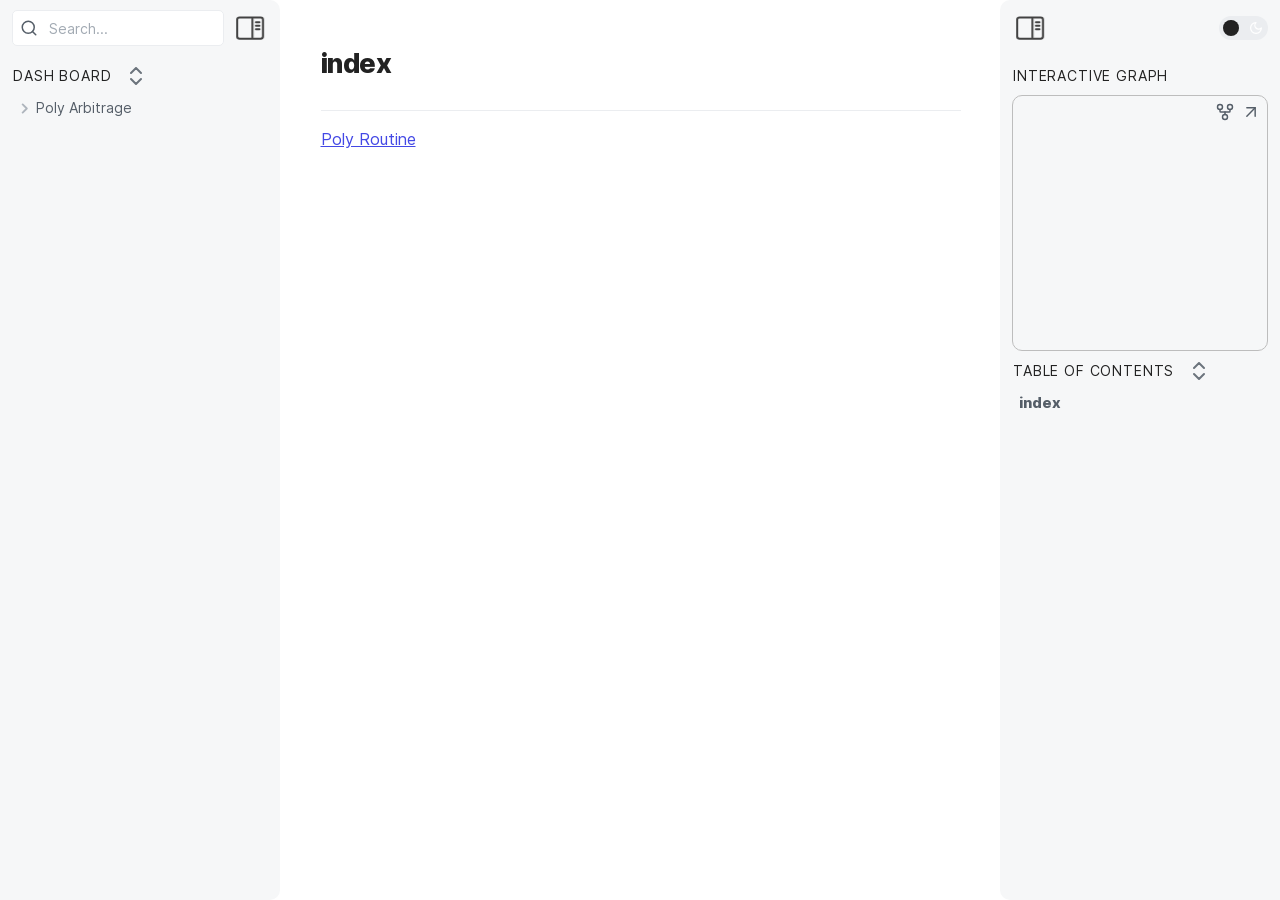
==== index.html @ f6ae0f26 "20251122adjusted3 上次忘把index.html放根目录了。。。" ====
<!DOCTYPE html> <html lang="zh-cn"><head>
<title>index</title>
<base href="..">
<meta name="pathname" content="poly-arbitrage/index.html">
<meta name="description" content="Dash Board - index">
<meta property="og:title" content="index">
<meta property="og:description" content="Dash Board - index">
<meta property="og:type" content="website">
<meta property="og:url" content="poly-arbitrage/index.html">
<meta property="og:image" content="undefined">
<meta charset="UTF-8"><meta property="og:site_name" content="Dash Board"><meta name="viewport" content="width=device-width, initial-scale=1.0, user-scalable=yes, minimum-scale=1.0, maximum-scale=5.0"><link rel="alternate" type="application/rss+xml" title="RSS Feed" href="site-lib/rss.xml"><script async="" id="webpage-script" src="site-lib/scripts/webpage.js" onload="this.onload=null;this.setAttribute(&quot;loaded&quot;, &quot;true&quot;)"></script><script async="" id="graph-wasm-script" src="site-lib/scripts/graph-wasm.js" onload="this.onload=null;this.setAttribute(&quot;loaded&quot;, &quot;true&quot;)"></script><script async="" id="graph-render-worker-script" src="site-lib/scripts/graph-render-worker.js" onload="this.onload=null;this.setAttribute(&quot;loaded&quot;, &quot;true&quot;)"></script><link rel="icon" href="site-lib/media/favicon.png"><link rel="preload" href="site-lib/styles/snippets.css" as="style" onload="this.onload=null;this.rel='stylesheet'"><noscript><link rel="stylesheet" href="site-lib/styles/snippets.css"></noscript><link rel="stylesheet" href="site-lib/styles/obsidian.css"><link rel="stylesheet" href="site-lib/styles/theme.css"><link rel="preload" href="site-lib/styles/global-variable-styles.css" as="style" onload="this.onload=null;this.rel='stylesheet'"><noscript><link rel="stylesheet" href="site-lib/styles/global-variable-styles.css"></noscript><link rel="preload" href="site-lib/styles/main-styles.css" as="style" onload="this.onload=null;this.rel='stylesheet'"><noscript><link rel="stylesheet" href="site-lib/styles/main-styles.css"></noscript><style>body{--line-width:40em;--line-width-adaptive:40em;--file-line-width:40em;--sidebar-width:min(20em, 80vw);--collapse-arrow-size:11px;--tree-vertical-spacing:1.3em;--sidebar-margin:12px}:root{background-color:#202124}.sidebar{height:100%;font-size:14px;z-index:10;min-width:calc(var(--sidebar-width) + var(--divider-width-hover));max-width:calc(var(--sidebar-width) + var(--divider-width-hover));position:relative;overflow:hidden;overflow:clip;transition:min-width ease-in-out,max-width ease-in-out;transition-duration:.2s;contain:size}#left-sidebar{left:0}#right-sidebar{right:0}.sidebar.is-collapsed{min-width:0;max-width:0}.sidebar.floating{position:absolute}.sidebar .leaf-content{height:100%;min-width:calc(var(--sidebar-width) - var(--divider-width-hover));top:0;padding:var(--sidebar-margin);padding-top:4em;line-height:var(--line-height-tight);background-color:var(--background-secondary);transition:background-color,border-right,border-left,box-shadow;transition-duration:var(--color-fade-speed);transition-timing-function:ease-in-out;position:absolute;display:flex;flex-direction:column}.sidebar:not(.is-collapsed) .leaf-content{min-width:calc(max(100%,var(--sidebar-width)) - 3px);max-width:calc(max(100%,var(--sidebar-width)) - 3px)}#left-sidebar-content{left:0;border-top-right-radius:var(--radius-l);border-bottom-right-radius:var(--radius-l)}#right-sidebar-content{right:0;border-top-left-radius:var(--radius-l);border-bottom-left-radius:var(--radius-l)}.sidebar #left-sidebar-content,.sidebar #right-sidebar-content{contain:none!important;container-type:normal!important;animation:none!important}.sidebar:has(.leaf-content:empty):has(.topbar-content:empty){display:none}.sidebar-topbar{height:calc(2.3em + 2 * var(--sidebar-margin));width:var(--sidebar-width);padding:var(--sidebar-margin);z-index:1;position:fixed;display:flex;align-items:center;transition:width ease-in-out;transition-duration:inherit}.sidebar.is-collapsed .sidebar-topbar{width:calc(2.3em + var(--sidebar-margin) * 2)}.sidebar .sidebar-topbar.is-collapsed{width:0}#left-sidebar .sidebar-topbar{left:0;flex-direction:row;border-top-right-radius:var(--radius-l)}#right-sidebar .sidebar-topbar{right:0;flex-direction:row-reverse;border-top-left-radius:var(--radius-l)}#left-sidebar .topbar-content{margin-right:calc(2.3em + var(--sidebar-margin));flex-direction:row}#right-sidebar .topbar-content{margin-left:calc(2.3em + var(--sidebar-margin));flex-direction:row-reverse}.topbar-content{overflow:hidden visible;overflow:clip visible;width:100%;height:100%;display:flex;align-items:center;transition:inherit}.sidebar.is-collapsed .topbar-content{width:0;transition:inherit}.clickable-icon.sidebar-collapse-icon{background-color:transparent;color:var(--icon-color-focused);padding:2px!important;margin:0!important;height:100%!important;width:2.3em!important;margin-inline:0.14em!important;position:absolute}#left-sidebar .clickable-icon.sidebar-collapse-icon{transform:rotateY(180deg);right:var(--sidebar-margin)}#right-sidebar .clickable-icon.sidebar-collapse-icon{transform:rotateY(180deg);left:var(--sidebar-margin)}.clickable-icon.sidebar-collapse-icon svg.svg-icon{width:100%;height:100%}.feature-title{margin-left:1px;text-transform:uppercase;letter-spacing:.06em;margin-top:.75em;margin-bottom:.75em}.feature-header{display:flex;align-items:center;padding-top:0;font-size:1em;padding-left:0}body.floating-sidebars .sidebar{position:absolute}body{transition:background-color var(--color-fade-speed) ease-in-out}#navbar:not(:empty){display:flex;align-items:center;justify-content:space-between;padding:.5em 1em;width:100%}#main{display:flex;flex-direction:column;height:100%;width:100%;align-items:stretch;justify-content:center}#main-horizontal{display:flex;flex-direction:row;flex-grow:1;width:100%;align-items:stretch;justify-content:center}#center-content{flex-basis:100%;max-width:100%;width:100%;height:100%;display:flex;flex-direction:column;align-items:center;transition:opacity .2s ease-in-out;contain:inline-size}.hide{opacity:0!important;transition:opacity .2s ease-in-out;pointer-events:none}#center-content>.obsidian-document{padding-left:2em;padding-right:1em;margin-bottom:0;width:100%;width:-webkit-fill-available;width:-moz-available;width:fill-available;transition:background-color var(--color-fade-speed) ease-in-out;border-top-right-radius:var(--window-radius,var(--radius-m));border-top-left-radius:var(--window-radius,var(--radius-m));overflow-x:hidden!important;overflow-y:auto!important;display:flex!important;flex-direction:column!important;align-items:center!important;contain:inline-size}body #center-content>.obsidian-document>.markdown-preview-sizer{padding-bottom:80vh;width:100%;max-width:var(--line-width);flex-basis:var(--line-width);transition:background-color var(--color-fade-speed) ease-in-out;contain:inline-size}#center-content>.obsidian-document>div{width:100%!important;transition:background-color var(--color-fade-speed) ease-in-out;contain:inline-size}#center-content>.obsidian-document:not([data-type=markdown]).embed{display:flex;padding:1em;height:100%;width:100%;align-items:center;justify-content:center}#center-content>.obsidian-document:not([data-type=markdown]).embed>*{max-width:100%;max-height:100%;object-fit:contain}:not(h1,h2,h3,h4,h5,h6,li):has(> :is(.math,table)){overflow-x:auto!important}#center-content>.obsidian-document:not([data-type=markdown]){overflow-x:auto;contain:content;padding:0;margin:0;height:100%}.obsidian-document[data-type=attachment]{display:flex;flex-direction:column;align-items:center;justify-content:center;height:100%;width:100%}.obsidian-document[data-type=attachment]>*{outline:0;border:none;box-shadow:none}.obsidian-document[data-type=attachment] :is(img){max-width:90%;max-height:90%;object-fit:contain}.obsidian-document[data-type=attachment]>:is(audio){width:100%;max-width:min(90%,var(--line-width))}.obsidian-document[data-type=attachment]>:is(embed,iframe,video){width:100%;height:100%;max-width:100%;max-height:100%;object-fit:contain}.canvas-wrapper>:is(.header,.footer){z-index:100;position:absolute;display:flex;justify-content:center;flex-direction:column;width:100%;align-items:center}.scroll-highlight{position:absolute;width:100%;height:100%;pointer-events:none;z-index:1000;background-color:hsla(var(--color-accent-hsl),.25);opacity:0;padding:1em;inset:50%;translate:-50% -50%;border-radius:var(--radius-s)}</style><script defer="">async function loadIncludes(){let e=document.querySelectorAll("link[itemprop='include']");for(const t of e){let e=t.getAttribute("href");try{let o="";if(e.startsWith("https:")||e.startsWith("http:")||"file:"!=window.location.protocol){const n=await fetch(e);if(!n.ok){console.log("Could not include file: "+e),t?.remove();continue}o=await n.text()}else{const t=document.getElementById(btoa(encodeURI(e)));if(t){const e=JSON.parse(decodeURI(atob(t.getAttribute("value")??"")));o=e?.data??""}}let n=document.createRange().createContextualFragment(o);t.before(n),t.remove(),console.log("Included text: "+o),console.log("Included file: "+e)}catch(o){t?.remove(),console.log("Could not include file: "+e,o);continue}}}document.addEventListener("DOMContentLoaded",(()=>{loadIncludes()}));let isFileProtocol="file:"==location.protocol;function waitLoadScripts(e,t){let o=e.map((e=>document.getElementById(e+"-script")));!function e(n){let l=o[n],c=n+1;l?(l&&"true"!=l.getAttribute("loaded")||n<o.length&&e(c),n<o.length&&l.addEventListener("load",(()=>e(c)))):n<o.length?e(c):t()}(0)}</script></head><body class="publish css-settings-manager show-inline-title show-ribbon is-focused"><script defer="">let theme=localStorage.getItem("theme")||(window.matchMedia("(prefers-color-scheme: dark)").matches?"dark":"light");"dark"==theme?(document.body.classList.add("theme-dark"),document.body.classList.remove("theme-light")):(document.body.classList.add("theme-light"),document.body.classList.remove("theme-dark")),window.innerWidth<480?document.body.classList.add("is-phone"):window.innerWidth<768?document.body.classList.add("is-tablet"):window.innerWidth<1024?document.body.classList.add("is-small-screen"):document.body.classList.add("is-large-screen")</script><div class="parsed-feature-container" style="display: contents;"><link itemprop="include" href="site-lib/html/custom-head-content-content.html"></div><div id="main"><div id="navbar"></div><div id="main-horizontal"><div id="left-content" class="leaf" style="--sidebar-width: var(--sidebar-width-left);"><div id="left-sidebar" class="sidebar"><div class="sidebar-handle"></div><div class="sidebar-topbar"><div class="topbar-content"><div id="search-container"><div id="search-wrapper"><input enterkeyhint="search" type="search" spellcheck="false" placeholder="Search..."><div aria-label="Clear search" id="search-clear-button"></div></div></div></div><div class="clickable-icon sidebar-collapse-icon"><svg xmlns="http://www.w3.org/2000/svg" width="100%" height="100%" viewBox="0 0 24 24" fill="none" stroke="currentColor" stroke-width="3" stroke-linecap="round" stroke-linejoin="round" class="svg-icon"><path d="M21 3H3C1.89543 3 1 3.89543 1 5V19C1 20.1046 1.89543 21 3 21H21C22.1046 21 23 20.1046 23 19V5C23 3.89543 22.1046 3 21 3Z"></path><path d="M10 4V20"></path><path d="M4 7H7"></path><path d="M4 10H7"></path><path d="M4 13H7"></path></svg></div></div><div class="sidebar-content-wrapper"><div id="left-sidebar-content" class="leaf-content"><link itemprop="include" href="site-lib/html/file-tree-content.html"></div></div><script defer="">let ls = document.querySelector("#left-sidebar"); ls.classList.toggle("is-collapsed", window.innerWidth < 768); ls.style.setProperty("--sidebar-width", localStorage.getItem("sidebar-left-width"));</script></div></div><div id="center-content" class="leaf"><div class="obsidian-document markdown-preview-view markdown-rendered node-insert-event is-readable-line-width allow-fold-headings allow-fold-lists show-indentation-guide show-properties" data-type="markdown"><style id="MJX-CHTML-styles">mjx-c.mjx-c2260::before{padding:.716em .778em .215em 0;content:"≠"}mjx-c.mjx-c28.TEX-S2::before{padding:1.15em .597em .649em 0;content:"("}mjx-c.mjx-c29.TEX-S2::before{padding:1.15em .597em .649em 0;content:")"}mjx-c.mjx-c1D715::before{padding:.715em .566em .022em 0;content:"∂"}mjx-c.mjx-c1D70B.TEX-I::before{padding:.431em .57em .011em 0;content:"π"}mjx-c.mjx-c1D703.TEX-I::before{padding:.705em .469em .01em 0;content:"θ"}mjx-c.mjx-c1D45E.TEX-I::before{padding:.442em .46em .194em 0;content:"q"}mjx-c.mjx-c1D44F.TEX-I::before{padding:.694em .429em .011em 0;content:"b"}mjx-c.mjx-c1D457.TEX-I::before{padding:.661em .412em .204em 0;content:"j"}mjx-c.mjx-c2191::before{padding:.694em .5em .193em 0;content:"↑"}mjx-c.mjx-c2193::before{padding:.694em .5em .194em 0;content:"↓"}mjx-c.mjx-c2192::before{padding:.511em 1em .011em 0;content:"→"}mjx-c.mjx-c7C::before{padding:.75em .278em .249em 0;content:"|"}mjx-c.mjx-c27F9::before{padding:.525em 1.638em .024em 0;content:"⟹"}mjx-c.mjx-c1D461.TEX-I::before{padding:.626em .361em .011em 0;content:"t"}mjx-c.mjx-c1D456.TEX-I::before{padding:.661em .345em .011em 0;content:"i"}mjx-munder{display:inline-block;text-align:left}mjx-over{text-align:left}mjx-munder:not([limits=false]){display:inline-table}mjx-munder>mjx-row{text-align:left}mjx-under{padding-bottom:.1em}mjx-c.mjx-c1D45D.TEX-I::before{padding:.442em .503em .194em 0;content:"p"}mjx-c.mjx-c2211.TEX-S1::before{padding:.75em 1.056em .25em 0;content:"∑"}mjx-c.mjx-c1D53C.TEX-A::before{padding:.683em .667em 0 0;content:"E"}mjx-c.mjx-c1D44B.TEX-I::before{padding:.683em .852em 0 0;content:"X"}mjx-c.mjx-c2261::before{padding:.464em .778em 0 0;content:"≡"}mjx-c.mjx-c5B::before{padding:.75em .278em .25em 0;content:"["}mjx-c.mjx-c5D::before{padding:.75em .278em .25em 0;content:"]"}mjx-c.mjx-c3C::before{padding:.54em .778em .04em 0;content:"<"}mjx-c.mjx-c2265::before{padding:.636em .778em .138em 0;content:"≥"}mjx-c.mjx-c2033::before{padding:.56em .55em 0 0;content:"′′"}mjx-c.mjx-c2264::before{padding:.636em .778em .138em 0;content:"≤"}mjx-c.mjx-c3E::before{padding:.54em .778em .04em 0;content:">"}mjx-c.mjx-c2034::before{padding:.56em .825em 0 0;content:"′′′"}mjx-c.mjx-c1D70E.TEX-I::before{padding:.431em .571em .011em 0;content:"σ"}mjx-mspace{display:inline-block;text-align:left}mjx-c.mjx-c1D716.TEX-I::before{padding:.431em .406em .011em 0;content:"ϵ"}mjx-c.mjx-c1D43B.TEX-I::before{padding:.683em .888em 0 0;content:"H"}mjx-c.mjx-c1D43F.TEX-I::before{padding:.683em .681em 0 0;content:"L"}mjx-c.mjx-c1D448.TEX-I::before{padding:.683em .767em .022em 0;content:"U"}mjx-c.mjx-c1D45A.TEX-I::before{padding:.442em .878em .011em 0;content:"m"}mjx-c.mjx-c5B.TEX-S1::before{padding:.85em .417em .349em 0;content:"["}mjx-c.mjx-c5D.TEX-S1::before{padding:.85em .417em .349em 0;content:"]"}mjx-c.mjx-c2032::before{padding:.56em .275em 0 0;content:"′"}mjx-c.mjx-c1D451.TEX-I::before{padding:.694em .52em .01em 0;content:"d"}mjx-c.mjx-c1D440.TEX-I::before{padding:.683em 1.051em 0 0;content:"M"}mjx-c.mjx-c1D443.TEX-I::before{padding:.683em .751em 0 0;content:"P"}mjx-c.mjx-c1D453.TEX-I::before{padding:.705em .55em .205em 0;content:"f"}mjx-c.mjx-c1D70F.TEX-I::before{padding:.431em .517em .013em 0;content:"τ"}mjx-c.mjx-c1D450.TEX-I::before{padding:.442em .433em .011em 0;content:"c"}mjx-c.mjx-c2217::before{padding:.465em .5em 0 0;content:"∗"}mjx-c.mjx-c1D43C.TEX-I::before{padding:.683em .504em 0 0;content:"I"}mjx-c.mjx-c2F::before{padding:.75em .5em .25em 0;content:"/"}mjx-c.mjx-c2248::before{padding:.483em .778em 0 0;content:"≈"}mjx-c.mjx-c36::before{padding:.666em .5em .022em 0;content:"6"}mjx-c.mjx-c53::before{padding:.705em .556em .022em 0;content:"S"}mjx-c.mjx-c41::before{padding:.716em .75em 0 0;content:"A"}mjx-c.mjx-c54::before{padding:.677em .722em 0 0;content:"T"}mjx-c.mjx-c1D435.TEX-I::before{padding:.683em .759em 0 0;content:"B"}mjx-c.mjx-c64::before{padding:.694em .556em .011em 0;content:"d"}mjx-c.mjx-c69::before{padding:.669em .278em 0 0;content:"i"}mjx-c.mjx-c20::before{padding:0 .25em 0 0;content:" "}mjx-c.mjx-c37::before{padding:.676em .5em .022em 0;content:"7"}mjx-mtext{display:inline-block;text-align:left}mjx-c.mjx-c63::before{padding:.448em .444em .011em 0;content:"c"}mjx-c.mjx-c6F::before{padding:.448em .5em .01em 0;content:"o"}mjx-c.mjx-c67::before{padding:.453em .5em .206em 0;content:"g"}mjx-c.mjx-c70::before{padding:.442em .556em .194em 0;content:"p"}mjx-c.mjx-c61::before{padding:.448em .5em .011em 0;content:"a"}mjx-c.mjx-c2E::before{padding:.12em .278em 0 0;content:"."}mjx-c.mjx-c39::before{padding:.666em .5em .022em 0;content:"9"}mjx-c.mjx-c2212::before{padding:.583em .778em .082em 0;content:"−"}mjx-c.mjx-c35::before{padding:.666em .5em .022em 0;content:"5"}mjx-c.mjx-c22C5::before{padding:.31em .278em 0 0;content:"⋅"}mjx-c.mjx-c68::before{padding:.694em .556em 0 0;content:"h"}mjx-c.mjx-c73::before{padding:.448em .394em .011em 0;content:"s"}mjx-c.mjx-c65::before{padding:.448em .444em .011em 0;content:"e"}mjx-c.mjx-c72::before{padding:.442em .392em 0 0;content:"r"}mjx-c.mjx-c34::before{padding:.677em .5em 0 0;content:"4"}mjx-c.mjx-c38::before{padding:.666em .5em .022em 0;content:"8"}mjx-c.mjx-c74::before{padding:.615em .389em .01em 0;content:"t"}mjx-msubsup{display:inline-block;text-align:left}mjx-script{display:inline-block;padding-right:.05em;padding-left:.033em}mjx-script>mjx-spacer{display:block}mjx-c.mjx-c1D445.TEX-I::before{padding:.683em .759em .021em 0;content:"R"}mjx-mover{display:inline-block;text-align:left}mjx-mover:not([limits=false]){padding-top:.1em}mjx-mover:not([limits=false])>*{display:block;text-align:left}mjx-c.mjx-c7E::before{padding:.318em .5em 0 0;content:"~"}mjx-c.mjx-c5E::before{padding:.694em .5em 0 0;content:"^"}mjx-c.mjx-c32::before{padding:.666em .5em 0 0;content:"2"}mjx-c.mjx-c33::before{padding:.665em .5em .022em 0;content:"3"}mjx-c.mjx-c1D460.TEX-I::before{padding:.442em .469em .01em 0;content:"s"}mjx-c.mjx-c1D466.TEX-I::before{padding:.442em .49em .205em 0;content:"y"}mjx-c.mjx-c30::before{padding:.666em .5em .022em 0;content:"0"}mjx-c.mjx-c1D465.TEX-I::before{padding:.442em .572em .011em 0;content:"x"}mjx-c.mjx-c1D462.TEX-I::before{padding:.442em .572em .011em 0;content:"u"}mjx-c.mjx-c1D438.TEX-I::before{padding:.68em .764em 0 0;content:"E"}mjx-c.mjx-c1D436.TEX-I::before{padding:.705em .76em .022em 0;content:"C"}mjx-c.mjx-c1D45C.TEX-I::before{padding:.441em .485em .011em 0;content:"o"}mjx-c.mjx-c1D463.TEX-I::before{padding:.443em .485em .011em 0;content:"v"}mjx-c.mjx-c1D449.TEX-I::before{padding:.683em .769em .022em 0;content:"V"}mjx-c.mjx-c1D44E.TEX-I::before{padding:.441em .529em .01em 0;content:"a"}mjx-c.mjx-c1D45F.TEX-I::before{padding:.442em .451em .011em 0;content:"r"}mjx-container[jax=CHTML]{line-height:0}mjx-container [space="1"]{margin-left:.111em}mjx-container [space="2"]{margin-left:.167em}mjx-container [space="3"]{margin-left:.222em}mjx-container [space="4"]{margin-left:.278em}mjx-container [space="5"]{margin-left:.333em}mjx-container [rspace="1"]{margin-right:.111em}mjx-container [rspace="2"]{margin-right:.167em}mjx-container [rspace="3"]{margin-right:.222em}mjx-container [rspace="4"]{margin-right:.278em}mjx-container [rspace="5"]{margin-right:.333em}mjx-container [size="s"]{font-size:70.7%}mjx-container [size=ss]{font-size:50%}mjx-container [size=Tn]{font-size:60%}mjx-container [size=sm]{font-size:85%}mjx-container [size=lg]{font-size:120%}mjx-container [size=Lg]{font-size:144%}mjx-container [size=LG]{font-size:173%}mjx-container [size=hg]{font-size:207%}mjx-container [size=HG]{font-size:249%}mjx-container [width=full]{width:100%}mjx-box{display:inline-block}mjx-block{display:block}mjx-itable{display:inline-table}mjx-row{display:table-row}mjx-row>*{display:table-cell}mjx-mtext{display:inline-block}mjx-mstyle{display:inline-block}mjx-merror{display:inline-block;color:red;background-color:#ff0}mjx-mphantom{visibility:hidden}mjx-assistive-mml{top:0;left:0;clip:rect(1px,1px,1px,1px);user-select:none;position:absolute!important;padding:1px 0 0!important;border:0!important;display:block!important;width:auto!important;overflow:hidden!important}mjx-assistive-mml[display=block]{width:100%!important}mjx-math{display:inline-block;text-align:left;line-height:0;text-indent:0;font-style:normal;font-weight:400;font-size:100%;font-size-adjust:none;letter-spacing:normal;border-collapse:collapse;overflow-wrap:normal;word-spacing:normal;white-space:nowrap;direction:ltr;padding:1px 0}mjx-container[jax=CHTML][display=true]{display:block;text-align:center;margin:1em 0}mjx-container[jax=CHTML][display=true][width=full]{display:flex}mjx-container[jax=CHTML][display=true] mjx-math{padding:0}mjx-container[jax=CHTML][justify=left]{text-align:left}mjx-container[jax=CHTML][justify=right]{text-align:right}mjx-mi{display:inline-block;text-align:left}mjx-c{display:inline-block}mjx-utext{display:inline-block;padding:.75em 0 .2em}mjx-mo{display:inline-block;text-align:left}mjx-stretchy-h{display:inline-table;width:100%}mjx-stretchy-h>*{display:table-cell;width:0}mjx-stretchy-h>*>mjx-c{display:inline-block;transform:scaleX(1)}mjx-stretchy-h>*>mjx-c::before{display:inline-block;width:initial}mjx-stretchy-h>mjx-ext{overflow:clip visible;width:100%}mjx-stretchy-h>mjx-ext>mjx-c::before{transform:scaleX(500)}mjx-stretchy-h>mjx-ext>mjx-c{width:0}mjx-stretchy-h>mjx-beg>mjx-c{margin-right:-.1em}mjx-stretchy-h>mjx-end>mjx-c{margin-left:-.1em}mjx-stretchy-v{display:inline-block}mjx-stretchy-v>*{display:block}mjx-stretchy-v>mjx-beg{height:0}mjx-stretchy-v>mjx-end>mjx-c{display:block}mjx-stretchy-v>*>mjx-c{transform:scaleY(1);transform-origin:left center;overflow:hidden}mjx-stretchy-v>mjx-ext{display:block;height:100%;box-sizing:border-box;border:0 solid transparent;overflow:visible clip}mjx-stretchy-v>mjx-ext>mjx-c::before{width:initial;box-sizing:border-box}mjx-stretchy-v>mjx-ext>mjx-c{transform:scaleY(500) translateY(.075em);overflow:visible}mjx-mark{display:inline-block;height:0}mjx-msup{display:inline-block;text-align:left}mjx-mfrac{display:inline-block;text-align:left}mjx-frac{display:inline-block;vertical-align:.17em;padding:0 .22em}mjx-frac[type="d"]{vertical-align:.04em}mjx-frac[delims]{padding:0 .1em}mjx-frac[atop]{padding:0 .12em}mjx-frac[atop][delims]{padding:0}mjx-dtable{display:inline-table;width:100%}mjx-dtable>*{font-size:2000%}mjx-dbox{display:block;font-size:5%}mjx-num{display:block;text-align:center}mjx-den{display:block;text-align:center}mjx-mfrac[bevelled]>mjx-num{display:inline-block}mjx-mfrac[bevelled]>mjx-den{display:inline-block}mjx-den[align=right],mjx-num[align=right]{text-align:right}mjx-den[align=left],mjx-num[align=left]{text-align:left}mjx-nstrut{display:inline-block;height:.054em;width:0;vertical-align:-.054em}mjx-nstrut[type="d"]{height:.217em;vertical-align:-.217em}mjx-dstrut{display:inline-block;height:.505em;width:0}mjx-dstrut[type="d"]{height:.726em}mjx-line{display:block;box-sizing:border-box;min-height:1px;height:.06em;border-top:.06em solid;margin:.06em -.1em;overflow:hidden}mjx-line[type="d"]{margin:.18em -.1em}mjx-mrow{display:inline-block;text-align:left}mjx-msub{display:inline-block;text-align:left}mjx-texatom{display:inline-block;text-align:left}mjx-mn{display:inline-block;text-align:left}mjx-c::before{display:block;width:0}.MJX-TEX{font-family:MJXZERO,MJXTEX}.TEX-B{font-family:MJXZERO,MJXTEX-B}.TEX-I{font-family:MJXZERO,MJXTEX-I}.TEX-MI{font-family:MJXZERO,MJXTEX-MI}.TEX-BI{font-family:MJXZERO,MJXTEX-BI}.TEX-S1{font-family:MJXZERO,MJXTEX-S1}.TEX-S2{font-family:MJXZERO,MJXTEX-S2}.TEX-S3{font-family:MJXZERO,MJXTEX-S3}.TEX-S4{font-family:MJXZERO,MJXTEX-S4}.TEX-A{font-family:MJXZERO,MJXTEX-A}.TEX-C{font-family:MJXZERO,MJXTEX-C}.TEX-CB{font-family:MJXZERO,MJXTEX-CB}.TEX-FR{font-family:MJXZERO,MJXTEX-FR}.TEX-FRB{font-family:MJXZERO,MJXTEX-FRB}.TEX-SS{font-family:MJXZERO,MJXTEX-SS}.TEX-SSB{font-family:MJXZERO,MJXTEX-SSB}.TEX-SSI{font-family:MJXZERO,MJXTEX-SSI}.TEX-SC{font-family:MJXZERO,MJXTEX-SC}.TEX-T{font-family:MJXZERO,MJXTEX-T}.TEX-V{font-family:MJXZERO,MJXTEX-V}.TEX-VB{font-family:MJXZERO,MJXTEX-VB}mjx-stretchy-h mjx-c,mjx-stretchy-v mjx-c{font-family:MJXZERO,MJXTEX-S1,MJXTEX-S4,MJXTEX,MJXTEX-A!important}@font-face{font-family:MJXZERO;src:url("site-lib/fonts/mathjax_zero.woff") format("woff")}@font-face{font-family:MJXTEX;src:url("site-lib/fonts/mathjax_main-regular.woff") format("woff")}@font-face{font-family:MJXTEX-B;src:url("site-lib/fonts/mathjax_main-bold.woff") format("woff")}@font-face{font-family:MJXTEX-I;src:url("site-lib/fonts/mathjax_math-italic.woff") format("woff")}@font-face{font-family:MJXTEX-MI;src:url("site-lib/fonts/mathjax_main-italic.woff") format("woff")}@font-face{font-family:MJXTEX-BI;src:url("site-lib/fonts/mathjax_math-bolditalic.woff") format("woff")}@font-face{font-family:MJXTEX-S1;src:url("site-lib/fonts/mathjax_size1-regular.woff") format("woff")}@font-face{font-family:MJXTEX-S2;src:url("site-lib/fonts/mathjax_size2-regular.woff") format("woff")}@font-face{font-family:MJXTEX-S3;src:url("site-lib/fonts/mathjax_size3-regular.woff") format("woff")}@font-face{font-family:MJXTEX-S4;src:url("site-lib/fonts/mathjax_size4-regular.woff") format("woff")}@font-face{font-family:MJXTEX-A;src:url("site-lib/fonts/mathjax_ams-regular.woff") format("woff")}@font-face{font-family:MJXTEX-C;src:url("site-lib/fonts/mathjax_calligraphic-regular.woff") format("woff")}@font-face{font-family:MJXTEX-CB;src:url("site-lib/fonts/mathjax_calligraphic-bold.woff") format("woff")}@font-face{font-family:MJXTEX-FR;src:url("site-lib/fonts/mathjax_fraktur-regular.woff") format("woff")}@font-face{font-family:MJXTEX-FRB;src:url("site-lib/fonts/mathjax_fraktur-bold.woff") format("woff")}@font-face{font-family:MJXTEX-SS;src:url("site-lib/fonts/mathjax_sansserif-regular.woff") format("woff")}@font-face{font-family:MJXTEX-SSB;src:url("site-lib/fonts/mathjax_sansserif-bold.woff") format("woff")}@font-face{font-family:MJXTEX-SSI;src:url("site-lib/fonts/mathjax_sansserif-italic.woff") format("woff")}@font-face{font-family:MJXTEX-SC;src:url("site-lib/fonts/mathjax_script-regular.woff") format("woff")}@font-face{font-family:MJXTEX-T;src:url("site-lib/fonts/mathjax_typewriter-regular.woff") format("woff")}@font-face{font-family:MJXTEX-V;src:url("site-lib/fonts/mathjax_vector-regular.woff") format("woff")}@font-face{font-family:MJXTEX-VB;src:url("site-lib/fonts/mathjax_vector-bold.woff") format("woff")}mjx-c.mjx-c1D44C.TEX-I::before{padding:.683em .763em 0 0;content:"Y"}mjx-c.mjx-c3D::before{padding:.583em .778em .082em 0;content:"="}mjx-c.mjx-c1D434.TEX-I::before{padding:.716em .75em 0 0;content:"A"}mjx-c.mjx-c1D439.TEX-I::before{padding:.68em .749em 0 0;content:"F"}mjx-c.mjx-c28::before{padding:.75em .389em .25em 0;content:"("}mjx-c.mjx-c1D43E.TEX-I::before{padding:.683em .889em 0 0;content:"K"}mjx-c.mjx-c2C::before{padding:.121em .278em .194em 0;content:","}mjx-c.mjx-c1D441.TEX-I::before{padding:.683em .888em 0 0;content:"N"}mjx-c.mjx-c29::before{padding:.75em .389em .25em 0;content:")"}mjx-c.mjx-c1D6FC.TEX-I::before{padding:.442em .64em .011em 0;content:"α"}mjx-c.mjx-c1D6FD.TEX-I::before{padding:.705em .566em .194em 0;content:"β"}mjx-c.mjx-c6C::before{padding:.694em .278em 0 0;content:"l"}mjx-c.mjx-c6E::before{padding:.442em .556em 0 0;content:"n"}mjx-c.mjx-c2061::before{padding:0;content:""}mjx-c.mjx-c2B::before{padding:.583em .778em .082em 0;content:"+"}mjx-c.mjx-c394::before{padding:.716em .833em 0 0;content:"Δ"}mjx-c.mjx-c1D458.TEX-I::before{padding:.694em .521em .011em 0;content:"k"}mjx-c.mjx-c1D45B.TEX-I::before{padding:.442em .6em .011em 0;content:"n"}mjx-c.mjx-c31::before{padding:.666em .5em 0 0;content:"1"}</style><div class="markdown-preview-sizer markdown-preview-section"><div class="header"><h1 class="page-title heading inline-title" id="index_0">index</h1><div class="data-bar"></div></div><div class="markdown-preview-pusher" style="width: 1px; height: 0.1px; margin-bottom: 0px;"></div><div class="el-p"><p dir="auto"><a data-href="Poly Routine" href="poly-arbitrage/poly-routine.html" class="internal-link" target="_self" rel="noopener nofollow">Poly Routine</a></p></div><div class="footer"><div class="data-bar"></div></div></div></div></div><div id="right-content" class="leaf" style="--sidebar-width: var(--sidebar-width-right);"><div id="right-sidebar" class="sidebar"><div class="sidebar-handle"></div><div class="sidebar-topbar"><div class="topbar-content"><label class="theme-toggle-container" for="theme-toggle-input" id=""><input class="theme-toggle-input" type="checkbox" id="theme-toggle-input"><div class="toggle-background"></div></label></div><div class="clickable-icon sidebar-collapse-icon"><svg xmlns="http://www.w3.org/2000/svg" width="100%" height="100%" viewBox="0 0 24 24" fill="none" stroke="currentColor" stroke-width="3" stroke-linecap="round" stroke-linejoin="round" class="svg-icon"><path d="M21 3H3C1.89543 3 1 3.89543 1 5V19C1 20.1046 1.89543 21 3 21H21C22.1046 21 23 20.1046 23 19V5C23 3.89543 22.1046 3 21 3Z"></path><path d="M10 4V20"></path><path d="M4 7H7"></path><path d="M4 10H7"></path><path d="M4 13H7"></path></svg></div></div><div class="sidebar-content-wrapper"><div id="right-sidebar-content" class="leaf-content"><div class="graph-view-wrapper"><div class="feature-header"><div class="feature-title">Interactive Graph</div></div><div class="graph-view-placeholder">
		<div class="graph-view-container">
			<div class="graph-icon graph-expand" role="button" aria-label="Expand" data-tooltip-position="top"><svg xmlns="http://www.w3.org/2000/svg" width="24" height="24" viewBox="0 0 24 24" fill="none" stroke="currentColor" stroke-width="2" stroke-linecap="round" stroke-linejoin="round" class="svg-icon"><line x1="7" y1="17" x2="17" y2="7"></line><polyline points="7 7 17 7 17 17"></polyline></svg></div>
			<div class="graph-icon graph-global" role="button" aria-label="Global Graph" data-tooltip-position="top"><svg xmlns="http://www.w3.org/2000/svg" width="24" height="24" viewBox="0 0 24 24" fill="none" stroke="currentColor" stroke-width="2" stroke-linecap="round" stroke-linejoin="round" class="svg-icon lucide-git-fork"><circle cx="12" cy="18" r="3"></circle><circle cx="6" cy="6" r="3"></circle><circle cx="18" cy="6" r="3"></circle><path d="M18 9v2c0 .6-.4 1-1 1H7c-.6 0-1-.4-1-1V9"></path><path d="M12 12v3"></path></svg></div>
			<canvas id="graph-canvas" class="hide" width="512px" height="512px"></canvas>
		</div>
		</div></div><div id="outline" class=" tree-container"><div class="feature-header"><div class="feature-title">Table Of Contents</div><button class="clickable-icon nav-action-button tree-collapse-all" aria-label="Collapse All"><svg xmlns="http://www.w3.org/2000/svg" width="24" height="24" viewBox="0 0 24 24" fill="none" stroke="currentColor" stroke-width="2" stroke-linecap="round" stroke-linejoin="round"></svg></button></div><div class="tree-item" data-depth="1"><a class="tree-item-self is-clickable" href="poly-arbitrage/index.html#index_0" data-path="#index_0"><div class="tree-item-inner heading-link" heading-name="index">index</div></a><div class="tree-item-children"></div></div></div></div></div><script defer="">let rs = document.querySelector("#right-sidebar"); rs.classList.toggle("is-collapsed", window.innerWidth < 768); rs.style.setProperty("--sidebar-width", localStorage.getItem("sidebar-right-width"));</script></div></div></div></div></body></html>
---- site-lib/styles/snippets.css ----
.callout[data-callout=cxt-computer]{--callout-color:70,130,180;--callout-icon:lucide-laptop}.callout[data-callout=cxt-errands]{--callout-color:255,140,0;--callout-icon:lucide-footprints}.callout[data-callout=cxt-project]{--callout-color:147,112,219;--callout-icon:lucide-target}body{--aside-width:200px;--aside-offset:var(--size-4-4);--line-width:var(--file-line-width, --line-width)}.markdown-source-view.mod-cm6 .cm-content>.cm-callout:has(.callout[data-callout-metadata*=aside])[contenteditable=false]{contain:none!important;overflow:visible}.markdown-source-view.mod-cm6 .cm-content>.cm-callout:has(.callout[data-callout-metadata*=aside])[contenteditable=false]>.markdown-rendered{overflow:visible}.cm-callout:has(.callout[data-callout-metadata*=aside])[contenteditable=false]>.edit-block-button{display:none}:is(.markdown-source-view .cm-callout,div:not([class])):has(> .callout[data-callout-metadata*=aside]){position:relative;overflow:visible}.callout[data-callout-metadata*=aside]{position:absolute}.callout[data-callout-metadata*=aside-l]{left:calc(-1 * (var(--aside-width) + var(--aside-offset)));right:calc(100% + var(--aside-offset))}.callout[data-callout-metadata*=aside-r]{left:calc(var(--file-line-width) + var(--aside-offset));right:calc(-1 * var(--aside-width))}@media (hover:hover){.markdown-source-view.mod-cm6 .cm-embed-block:has(> div > [data-callout-metadata*=aside]):hover{overflow:visible}.markdown-source-view.mod-cm6 .cm-embed-block:not(.cm-table-widget):hover{box-shadow:unset}}.callout[data-callout-metadata*=aside]{--block-spacing:0.75rem;--speaker-block-width:20%;margin:0;padding:0;display:grid;background-color:var(--background-primary)!important;border:none}.sidenote-backgound .callout[data-callout-metadata*=aside]{background-color:rgba(var(--callout-color),.1)!important;padding-bottom:10px}.callout[data-callout-metadata*=aside]{grid-template-columns:var(--speaker-block-width) calc(100% - var(--speaker-block-width))}.top-sidenote-callout-title .callout[data-callout-metadata*=aside]{grid-template-columns:unset}.callout[data-callout-metadata*=aside] .callout-title{height:calc(100% - var(--block-spacing));text-align:right;word-wrap:break-word;border-right:3px solid;border-bottom:unset;flex:1 0 auto;color:rgb(var(--callout-color))!important;background-color:unset!important;padding:0}.callout[data-callout-metadata*=aside] .callout-title{display:inline-block}body:not(.top-sidenote-callout-title) .setting-item[data-id=top-left-sidenote-callout-title-position],body:not(.top-sidenote-callout-title) .setting-item[data-id=top-right-sidenote-callout-title-position]{display:none}.top-sidenote-callout-title .callout[data-callout-metadata*=aside] .callout-title{display:flex;flex-direction:row-reverse}.callout[data-callout-metadata*=aside] .callout-title-inner{font-weight:var(--bold-weight)!important;color:rgb(var(--callout-color))!important;width:1ch;margin:0 auto;text-align:left}.top-sidenote-callout-title .callout[data-callout-metadata*=aside] .callout-title-inner{margin:0 auto;width:unset}.callout[data-callout-metadata*=aside] .callout-title-inner{margin:0 auto}.l-left-callout-title .callout[data-callout-metadata*=aside-l] .callout-title-inner{margin-left:var(--block-spacing)}.l-right-callout-title .callout[data-callout-metadata*=aside-l] .callout-title-inner{margin:0 var(--block-spacing)}.r-left-callout-title .callout[data-callout-metadata*=aside-r] .callout-title-inner{margin-left:var(--block-spacing)}.r-right-callout-title .callout[data-callout-metadata*=aside-r] .callout-title-inner{margin:0 var(--block-spacing)}.callout[data-callout-metadata*=aside]>*{margin-top:var(--block-spacing)}.callout[data-callout-metadata*=aside]>.callout-title>.callout-icon{display:none}.hide-sidenote-callout-fold-icon .callout[data-callout-metadata*=aside] .callout-fold{display:none}.callout[data-callout-metadata*=aside]>.callout-title>.callout-fold,.callout[data-callout-metadata*=aside]>.callout-title>.callout-fold.is-collapsed{padding:0;justify-content:center}.callout[data-callout-metadata*=aside]>.callout-content{padding:0 var(--block-spacing);border-top:unset;max-height:200px;overflow-y:auto}.callout[data-callout-metadata*=aside]>.callout-content>p:first-child{margin-top:0}.callout[data-callout-metadata*=aside]>.callout-content>p:last-child{margin-bottom:0}.callout[data-callout-metadata*=aside]>.callout-content::-webkit-scrollbar-thumb{width:11px;height:11px;background-color:transparent!important}.callout[data-callout-metadata*=aside]>.callout-content:hover::-webkit-scrollbar-thumb{background-color:var(--scrollbar-thumb-bg)!important}@media print{.callout[data-callout-metadata*=aside-l]{left:0;right:calc(100% - var(--aside-width))}.callout[data-callout-metadata*=aside-r]{left:calc(100% - var(--aside-width));right:0}div:not(.callout-content)>p{width:calc(100% - 2 * var(--aside-width));margin:0 auto}}
---- site-lib/styles/snippets.css ----
.callout[data-callout=cxt-computer]{--callout-color:70,130,180;--callout-icon:lucide-laptop}.callout[data-callout=cxt-errands]{--callout-color:255,140,0;--callout-icon:lucide-footprints}.callout[data-callout=cxt-project]{--callout-color:147,112,219;--callout-icon:lucide-target}body{--aside-width:200px;--aside-offset:var(--size-4-4);--line-width:var(--file-line-width, --line-width)}.markdown-source-view.mod-cm6 .cm-content>.cm-callout:has(.callout[data-callout-metadata*=aside])[contenteditable=false]{contain:none!important;overflow:visible}.markdown-source-view.mod-cm6 .cm-content>.cm-callout:has(.callout[data-callout-metadata*=aside])[contenteditable=false]>.markdown-rendered{overflow:visible}.cm-callout:has(.callout[data-callout-metadata*=aside])[contenteditable=false]>.edit-block-button{display:none}:is(.markdown-source-view .cm-callout,div:not([class])):has(> .callout[data-callout-metadata*=aside]){position:relative;overflow:visible}.callout[data-callout-metadata*=aside]{position:absolute}.callout[data-callout-metadata*=aside-l]{left:calc(-1 * (var(--aside-width) + var(--aside-offset)));right:calc(100% + var(--aside-offset))}.callout[data-callout-metadata*=aside-r]{left:calc(var(--file-line-width) + var(--aside-offset));right:calc(-1 * var(--aside-width))}@media (hover:hover){.markdown-source-view.mod-cm6 .cm-embed-block:has(> div > [data-callout-metadata*=aside]):hover{overflow:visible}.markdown-source-view.mod-cm6 .cm-embed-block:not(.cm-table-widget):hover{box-shadow:unset}}.callout[data-callout-metadata*=aside]{--block-spacing:0.75rem;--speaker-block-width:20%;margin:0;padding:0;display:grid;background-color:var(--background-primary)!important;border:none}.sidenote-backgound .callout[data-callout-metadata*=aside]{background-color:rgba(var(--callout-color),.1)!important;padding-bottom:10px}.callout[data-callout-metadata*=aside]{grid-template-columns:var(--speaker-block-width) calc(100% - var(--speaker-block-width))}.top-sidenote-callout-title .callout[data-callout-metadata*=aside]{grid-template-columns:unset}.callout[data-callout-metadata*=aside] .callout-title{height:calc(100% - var(--block-spacing));text-align:right;word-wrap:break-word;border-right:3px solid;border-bottom:unset;flex:1 0 auto;color:rgb(var(--callout-color))!important;background-color:unset!important;padding:0}.callout[data-callout-metadata*=aside] .callout-title{display:inline-block}body:not(.top-sidenote-callout-title) .setting-item[data-id=top-left-sidenote-callout-title-position],body:not(.top-sidenote-callout-title) .setting-item[data-id=top-right-sidenote-callout-title-position]{display:none}.top-sidenote-callout-title .callout[data-callout-metadata*=aside] .callout-title{display:flex;flex-direction:row-reverse}.callout[data-callout-metadata*=aside] .callout-title-inner{font-weight:var(--bold-weight)!important;color:rgb(var(--callout-color))!important;width:1ch;margin:0 auto;text-align:left}.top-sidenote-callout-title .callout[data-callout-metadata*=aside] .callout-title-inner{margin:0 auto;width:unset}.callout[data-callout-metadata*=aside] .callout-title-inner{margin:0 auto}.l-left-callout-title .callout[data-callout-metadata*=aside-l] .callout-title-inner{margin-left:var(--block-spacing)}.l-right-callout-title .callout[data-callout-metadata*=aside-l] .callout-title-inner{margin:0 var(--block-spacing)}.r-left-callout-title .callout[data-callout-metadata*=aside-r] .callout-title-inner{margin-left:var(--block-spacing)}.r-right-callout-title .callout[data-callout-metadata*=aside-r] .callout-title-inner{margin:0 var(--block-spacing)}.callout[data-callout-metadata*=aside]>*{margin-top:var(--block-spacing)}.callout[data-callout-metadata*=aside]>.callout-title>.callout-icon{display:none}.hide-sidenote-callout-fold-icon .callout[data-callout-metadata*=aside] .callout-fold{display:none}.callout[data-callout-metadata*=aside]>.callout-title>.callout-fold,.callout[data-callout-metadata*=aside]>.callout-title>.callout-fold.is-collapsed{padding:0;justify-content:center}.callout[data-callout-metadata*=aside]>.callout-content{padding:0 var(--block-spacing);border-top:unset;max-height:200px;overflow-y:auto}.callout[data-callout-metadata*=aside]>.callout-content>p:first-child{margin-top:0}.callout[data-callout-metadata*=aside]>.callout-content>p:last-child{margin-bottom:0}.callout[data-callout-metadata*=aside]>.callout-content::-webkit-scrollbar-thumb{width:11px;height:11px;background-color:transparent!important}.callout[data-callout-metadata*=aside]>.callout-content:hover::-webkit-scrollbar-thumb{background-color:var(--scrollbar-thumb-bg)!important}@media print{.callout[data-callout-metadata*=aside-l]{left:0;right:calc(100% - var(--aside-width))}.callout[data-callout-metadata*=aside-r]{left:calc(100% - var(--aside-width));right:0}div:not(.callout-content)>p{width:calc(100% - 2 * var(--aside-width));margin:0 auto}}
---- site-lib/styles/obsidian.css ----
.dialog{--csstools-light-dark-toggle--4:var(--csstools-color-scheme--dark) white;--dialog-bg-color:var(--csstools-light-dark-toggle--4, #1c1b22);--csstools-light-dark-toggle--5:var(--csstools-color-scheme--dark) white;--dialog-border-color:var(--csstools-light-dark-toggle--5, #1c1b22);--csstools-light-dark-toggle--33:var(--csstools-color-scheme--dark) rgba(58, 57, 68, 0.2);--dialog-shadow:0 2px 14px 0 var(--csstools-light-dark-toggle--33, #15141a);--csstools-light-dark-toggle--6:var(--csstools-color-scheme--dark) #15141a;--text-primary-color:var(--csstools-light-dark-toggle--6, #fbfbfe);--csstools-light-dark-toggle--7:var(--csstools-color-scheme--dark) #5b5b66;--text-secondary-color:var(--csstools-light-dark-toggle--7, #cfcfd8);--hover-filter:brightness(0.9);--csstools-light-dark-toggle--8:var(--csstools-color-scheme--dark) #0060df;--link-fg-color:var(--csstools-light-dark-toggle--8, #0df);--csstools-light-dark-toggle--9:var(--csstools-color-scheme--dark) #0250bb;--link-hover-fg-color:var(--csstools-light-dark-toggle--9, #80ebff);--csstools-light-dark-toggle--10:var(--csstools-color-scheme--dark) #f0f0f4;--separator-color:var(--csstools-light-dark-toggle--10, #52525e);--textarea-border-color:#8f8f9d;--csstools-light-dark-toggle--11:var(--csstools-color-scheme--dark) white;--textarea-bg-color:var(--csstools-light-dark-toggle--11, #42414d);--textarea-fg-color:var(--text-secondary-color);--csstools-light-dark-toggle--12:var(--csstools-color-scheme--dark) #f0f0f4;--radio-bg-color:var(--csstools-light-dark-toggle--12, #2b2a33);--csstools-light-dark-toggle--13:var(--csstools-color-scheme--dark) #fbfbfe;--radio-checked-bg-color:var(--csstools-light-dark-toggle--13, #15141a);--radio-border-color:#8f8f9d;--csstools-light-dark-toggle--14:var(--csstools-color-scheme--dark) #0060df;--radio-checked-border-color:var(--csstools-light-dark-toggle--14, #0df);--csstools-light-dark-toggle--34:var(--csstools-color-scheme--dark) rgba(21, 20, 26, 0.07);--button-secondary-bg-color:var(--csstools-light-dark-toggle--34, rgba(251, 251, 254, 0.07));--button-secondary-fg-color:var(--text-primary-color);--button-secondary-border-color:var(--button-secondary-bg-color);--csstools-light-dark-toggle--35:var(--csstools-color-scheme--dark) rgba(21, 20, 26, 0.21);--button-secondary-active-bg-color:var(--csstools-light-dark-toggle--35, rgba(251, 251, 254, 0.21));--button-secondary-active-fg-color:var(--button-secondary-fg-color);--button-secondary-active-border-color:var(--button-secondary-bg-color);--csstools-light-dark-toggle--36:var(--csstools-color-scheme--dark) rgba(21, 20, 26, 0.14);--button-secondary-hover-bg-color:var(--csstools-light-dark-toggle--36, rgba(251, 251, 254, 0.14));--button-secondary-hover-fg-color:var(--button-secondary-fg-color);--button-secondary-hover-border-color:var(--button-secondary-hover-bg-color);--button-secondary-disabled-bg-color:var(--button-secondary-bg-color);--button-secondary-disabled-border-color:var(--button-secondary-border-color);--button-secondary-disabled-fg-color:var(--button-secondary-fg-color);--csstools-light-dark-toggle--15:var(--csstools-color-scheme--dark) #0060df;--button-primary-bg-color:var(--csstools-light-dark-toggle--15, #0df);--csstools-light-dark-toggle--16:var(--csstools-color-scheme--dark) #fbfbfe;--button-primary-fg-color:var(--csstools-light-dark-toggle--16, #15141a);--button-primary-border-color:var(--button-primary-bg-color);--csstools-light-dark-toggle--17:var(--csstools-color-scheme--dark) #054096;--button-primary-active-bg-color:var(--csstools-light-dark-toggle--17, #aaf2ff);--button-primary-active-fg-color:var(--button-primary-fg-color);--button-primary-active-border-color:var(--button-primary-active-bg-color);--csstools-light-dark-toggle--18:var(--csstools-color-scheme--dark) #0250bb;--button-primary-hover-bg-color:var(--csstools-light-dark-toggle--18, #80ebff);--button-primary-hover-fg-color:var(--button-primary-fg-color);--button-primary-hover-border-color:var(--button-primary-hover-bg-color);--button-primary-disabled-bg-color:var(--button-primary-bg-color);--button-primary-disabled-border-color:var(--button-primary-border-color);--button-primary-disabled-fg-color:var(--button-primary-fg-color);--button-disabled-opacity:0.4;--csstools-light-dark-toggle--19:var(--csstools-color-scheme--dark) white;--input-text-bg-color:var(--csstools-light-dark-toggle--19, #42414d);--input-text-fg-color:var(--text-primary-color);font-variant:normal;font-size:13px;font-weight:400;line-height:150%;border-radius:4px;padding:12px 16px;--csstools-light-dark-toggle--37:var(--csstools-color-scheme--dark) white;border:1px solid var(--dialog-border-color);--csstools-light-dark-toggle--38:var(--csstools-color-scheme--dark) white;background:var(--dialog-bg-color);--csstools-light-dark-toggle--39:var(--csstools-color-scheme--dark) #15141a;color:var(--text-primary-color);--csstools-light-dark-toggle--40:var(--csstools-color-scheme--dark) rgba(58, 57, 68, 0.2);box-shadow:var(--dialog-shadow)}@supports (color:light-dark(red,red)){.dialog{--dialog-bg-color:light-dark(white, #1c1b22);--dialog-border-color:light-dark(white, #1c1b22);--dialog-shadow:0 2px 14px 0 light-dark(rgba(58, 57, 68, 0.2), #15141a);--text-primary-color:light-dark(#15141a, #fbfbfe);--text-secondary-color:light-dark(#5b5b66, #cfcfd8);--link-fg-color:light-dark(#0060df, #0df);--link-hover-fg-color:light-dark(#0250bb, #80ebff);--separator-color:light-dark(#f0f0f4, #52525e);--textarea-bg-color:light-dark(white, #42414d);--radio-bg-color:light-dark(#f0f0f4, #2b2a33);--radio-checked-bg-color:light-dark(#fbfbfe, #15141a);--radio-checked-border-color:light-dark(#0060df, #0df);--button-secondary-bg-color:light-dark(
    rgba(21, 20, 26, 0.07),
    rgba(251, 251, 254, 0.07)
  );--button-secondary-active-bg-color:light-dark(
    rgba(21, 20, 26, 0.21),
    rgba(251, 251, 254, 0.21)
  );--button-secondary-hover-bg-color:light-dark(
    rgba(21, 20, 26, 0.14),
    rgba(251, 251, 254, 0.14)
  );--button-primary-bg-color:light-dark(#0060df, #0df);--button-primary-fg-color:light-dark(#fbfbfe, #15141a);--button-primary-active-bg-color:light-dark(#054096, #aaf2ff);--button-primary-hover-bg-color:light-dark(#0250bb, #80ebff);--input-text-bg-color:light-dark(white, #42414d)}}.dialog *{--csstools-light-dark-toggle--33:var(--csstools-color-scheme--dark) rgba(58, 57, 68, 0.2);--dialog-shadow:0 2px 14px 0 var(--csstools-light-dark-toggle--33, #15141a)}.dialog *{--csstools-light-dark-toggle--34:var(--csstools-color-scheme--dark) rgba(21, 20, 26, 0.07);--button-secondary-bg-color:var(--csstools-light-dark-toggle--34, rgba(251, 251, 254, 0.07))}.dialog *{--csstools-light-dark-toggle--35:var(--csstools-color-scheme--dark) rgba(21, 20, 26, 0.21);--button-secondary-active-bg-color:var(--csstools-light-dark-toggle--35, rgba(251, 251, 254, 0.21))}.dialog *{--csstools-light-dark-toggle--36:var(--csstools-color-scheme--dark) rgba(21, 20, 26, 0.14);--button-secondary-hover-bg-color:var(--csstools-light-dark-toggle--36, rgba(251, 251, 254, 0.14))}.dialog *{--csstools-light-dark-toggle--4:var(--csstools-color-scheme--dark) white;--dialog-bg-color:var(--csstools-light-dark-toggle--4, #1c1b22)}.dialog *{--csstools-light-dark-toggle--5:var(--csstools-color-scheme--dark) white;--dialog-border-color:var(--csstools-light-dark-toggle--5, #1c1b22)}.dialog *{--csstools-light-dark-toggle--6:var(--csstools-color-scheme--dark) #15141a;--text-primary-color:var(--csstools-light-dark-toggle--6, #fbfbfe)}.dialog *{--csstools-light-dark-toggle--7:var(--csstools-color-scheme--dark) #5b5b66;--text-secondary-color:var(--csstools-light-dark-toggle--7, #cfcfd8)}.dialog *{--csstools-light-dark-toggle--8:var(--csstools-color-scheme--dark) #0060df;--link-fg-color:var(--csstools-light-dark-toggle--8, #0df)}.dialog *{--csstools-light-dark-toggle--9:var(--csstools-color-scheme--dark) #0250bb;--link-hover-fg-color:var(--csstools-light-dark-toggle--9, #80ebff)}.dialog *{--csstools-light-dark-toggle--10:var(--csstools-color-scheme--dark) #f0f0f4;--separator-color:var(--csstools-light-dark-toggle--10, #52525e)}.dialog *{--csstools-light-dark-toggle--11:var(--csstools-color-scheme--dark) white;--textarea-bg-color:var(--csstools-light-dark-toggle--11, #42414d)}.dialog *{--csstools-light-dark-toggle--12:var(--csstools-color-scheme--dark) #f0f0f4;--radio-bg-color:var(--csstools-light-dark-toggle--12, #2b2a33)}.dialog *{--csstools-light-dark-toggle--13:var(--csstools-color-scheme--dark) #fbfbfe;--radio-checked-bg-color:var(--csstools-light-dark-toggle--13, #15141a)}.dialog *{--csstools-light-dark-toggle--14:var(--csstools-color-scheme--dark) #0060df;--radio-checked-border-color:var(--csstools-light-dark-toggle--14, #0df)}.dialog *{--csstools-light-dark-toggle--15:var(--csstools-color-scheme--dark) #0060df;--button-primary-bg-color:var(--csstools-light-dark-toggle--15, #0df)}.dialog *{--csstools-light-dark-toggle--16:var(--csstools-color-scheme--dark) #fbfbfe;--button-primary-fg-color:var(--csstools-light-dark-toggle--16, #15141a)}.dialog *{--csstools-light-dark-toggle--17:var(--csstools-color-scheme--dark) #054096;--button-primary-active-bg-color:var(--csstools-light-dark-toggle--17, #aaf2ff)}.dialog *{--csstools-light-dark-toggle--18:var(--csstools-color-scheme--dark) #0250bb;--button-primary-hover-bg-color:var(--csstools-light-dark-toggle--18, #80ebff)}.dialog *{--csstools-light-dark-toggle--19:var(--csstools-color-scheme--dark) white;--input-text-bg-color:var(--csstools-light-dark-toggle--19, #42414d)}@media (prefers-color-scheme:dark){.dialog{--hover-filter:brightness(1.4);--button-disabled-opacity:0.6}}@media screen and (forced-colors:active){.dialog{--dialog-bg-color:Canvas;--dialog-border-color:CanvasText;--dialog-shadow:none;--text-primary-color:CanvasText;--text-secondary-color:CanvasText;--hover-filter:none;--link-fg-color:LinkText;--link-hover-fg-color:LinkText;--separator-color:CanvasText;--textarea-border-color:ButtonBorder;--textarea-bg-color:Field;--textarea-fg-color:ButtonText;--radio-bg-color:ButtonFace;--radio-checked-bg-color:ButtonFace;--radio-border-color:ButtonText;--radio-checked-border-color:ButtonText;--button-secondary-bg-color:HighlightText;--button-secondary-fg-color:ButtonText;--button-secondary-border-color:ButtonText;--button-secondary-active-bg-color:HighlightText;--button-secondary-active-fg-color:SelectedItem;--button-secondary-active-border-color:ButtonText;--button-secondary-hover-bg-color:HighlightText;--button-secondary-hover-fg-color:SelectedItem;--button-secondary-hover-border-color:SelectedItem;--button-secondary-disabled-fg-color:GrayText;--button-secondary-disabled-border-color:GrayText;--button-primary-bg-color:ButtonText;--button-primary-fg-color:HighlightText;--button-primary-border-color:ButtonText;--button-primary-active-bg-color:SelectedItem;--button-primary-active-fg-color:HighlightText;--button-primary-active-border-color:ButtonText;--button-primary-hover-bg-color:SelectedItem;--button-primary-hover-fg-color:HighlightText;--button-primary-hover-border-color:SelectedItem;--button-primary-disabled-bg-color:GrayText;--button-primary-disabled-fg-color:ButtonFace;--button-primary-disabled-border-color:GrayText;--button-disabled-opacity:1;--input-text-bg-color:HighlightText;--input-text-fg-color:FieldText}}.dialog .mainContainer :focus-visible{--csstools-light-dark-toggle--28:var(--csstools-color-scheme--dark) #0060df;outline:var(--focus-ring-outline);outline-offset:2px}.dialog .mainContainer .title{display:flex;width:auto;flex-direction:column;justify-content:flex-end;align-items:flex-start;gap:12px}.dialog .mainContainer .title>span{font-size:13px;font-style:normal;font-weight:590;line-height:150%}.dialog .mainContainer .dialogSeparator{width:100%;height:0;margin-top:4px;margin-bottom:4px;border-top:1px solid var(--separator-color);border-bottom:none}.dialog .mainContainer .dialogButtonsGroup{display:flex;gap:12px;align-self:flex-end}.dialog .mainContainer .radio{display:flex;flex-direction:column;align-items:flex-start;gap:4px}.dialog .mainContainer .radio>.radioButton{display:flex;gap:8px;align-self:stretch;align-items:center}.dialog .mainContainer .radio>.radioButton input{appearance:none;box-sizing:border-box;width:16px;height:16px;border-radius:50%;background-color:var(--radio-bg-color);border:1px solid var(--radio-border-color)}.dialog .mainContainer .radio>.radioButton input:hover{filter:var(--hover-filter)}.dialog .mainContainer .radio>.radioButton input:checked{background-color:var(--radio-checked-bg-color);border:4px solid var(--radio-checked-border-color)}.dialog .mainContainer .radio>.radioLabel{display:flex;padding-left:24px;align-items:flex-start;gap:10px;align-self:stretch}.dialog .mainContainer .radio>.radioLabel>span{flex:1 0 0px;font-size:11px;color:var(--text-secondary-color)}.dialog .mainContainer button:not(.toggle-button):not(.closeButton):not(.clearInputButton){border-radius:4px;border:1px solid;font-variant:normal;font-weight:590;font-size:13px;padding:4px 16px;width:auto;height:32px}.dialog .mainContainer button:not(.toggle-button):not(.closeButton):not(.clearInputButton):hover{cursor:pointer;filter:var(--hover-filter)}.dialog .mainContainer button:not(.toggle-button):not(.closeButton):not(.clearInputButton)>span{color:inherit;font:inherit}.dialog .mainContainer button.secondaryButton:not(.toggle-button):not(.closeButton):not(.clearInputButton){color:var(--button-secondary-fg-color);background-color:var(--button-secondary-bg-color);border-color:var(--button-secondary-border-color)}.dialog .mainContainer button.secondaryButton:not(.toggle-button):not(.closeButton):not(.clearInputButton):hover{color:var(--button-secondary-hover-fg-color);background-color:var(--button-secondary-hover-bg-color);border-color:var(--button-secondary-hover-border-color)}.dialog .mainContainer button.secondaryButton:not(.toggle-button):not(.closeButton):not(.clearInputButton):active{color:var(--button-secondary-active-fg-color);background-color:var(--button-secondary-active-bg-color);border-color:var(--button-secondary-active-border-color)}.dialog .mainContainer button.secondaryButton:not(.toggle-button):not(.closeButton):not(.clearInputButton):disabled{background-color:var(--button-secondary-disabled-bg-color);border-color:var(--button-secondary-disabled-border-color);color:var(--button-secondary-disabled-fg-color);opacity:var(--button-disabled-opacity)}.dialog .mainContainer button.primaryButton:not(.toggle-button):not(.closeButton):not(.clearInputButton){color:var(--button-primary-fg-color);background-color:var(--button-primary-bg-color);border-color:var(--button-primary-border-color);opacity:1}.dialog .mainContainer button.primaryButton:not(.toggle-button):not(.closeButton):not(.clearInputButton):hover{color:var(--button-primary-hover-fg-color);background-color:var(--button-primary-hover-bg-color);border-color:var(--button-primary-hover-border-color)}.dialog .mainContainer button.primaryButton:not(.toggle-button):not(.closeButton):not(.clearInputButton):active{color:var(--button-primary-active-fg-color);background-color:var(--button-primary-active-bg-color);border-color:var(--button-primary-active-border-color)}.dialog .mainContainer button.primaryButton:not(.toggle-button):not(.closeButton):not(.clearInputButton):disabled{background-color:var(--button-primary-disabled-bg-color);border-color:var(--button-primary-disabled-border-color);color:var(--button-primary-disabled-fg-color);opacity:var(--button-disabled-opacity)}.dialog .mainContainer button:not(.toggle-button):not(.closeButton):not(.clearInputButton):disabled{pointer-events:none}.dialog .mainContainer a{color:var(--link-fg-color)}.dialog .mainContainer a:hover{color:var(--link-hover-fg-color)}.dialog .mainContainer textarea{font:inherit;padding:8px;resize:none;margin:0;box-sizing:border-box;border-radius:4px;border:1px solid var(--textarea-border-color);background:var(--textarea-bg-color);color:var(--textarea-fg-color)}.dialog .mainContainer textarea:focus{outline-offset:0px;border-color:transparent}.dialog .mainContainer textarea:disabled{pointer-events:none;opacity:.4}.dialog .mainContainer input[type=text]{background-color:var(--input-text-bg-color);color:var(--input-text-fg-color)}.dialog .mainContainer .toggler{display:flex;align-items:center;gap:8px;align-self:stretch}.dialog .mainContainer .toggler>.togglerLabel{user-select:none}:root{--xfa-unfocused-field-background:url("data:image/svg+xml;charset=UTF-8,<svg width='1px' height='1px' xmlns='http://www.w3.org/2000/svg'><rect width='100%' height='100%' style='fill:rgba(0, 54, 255, 0.13);'/></svg>");--xfa-focus-outline:auto}@media screen and (forced-colors:active){:root{--xfa-focus-outline:2px solid CanvasText}}:root{--csstools-color-scheme--dark: ;color-scheme:light dark;--viewer-container-height:0;--pdfViewer-padding-bottom:0;--page-margin:1px auto -8px;--page-border:9px solid transparent;--spreadHorizontalWrapped-margin-LR:-3.5px;--loading-icon-delay:400ms;--csstools-light-dark-toggle--23:var(--csstools-color-scheme--dark) #0060df;--focus-ring-color:var(--csstools-light-dark-toggle--23, #0df);--focus-ring-outline:2px solid var(--focus-ring-color)}@supports (color:light-dark(red,red)){:root{--focus-ring-color:light-dark(#0060df, #0df)}}:root *{--csstools-light-dark-toggle--23:var(--csstools-color-scheme--dark) #0060df;--focus-ring-color:var(--csstools-light-dark-toggle--23, #0df)}@media (prefers-color-scheme:dark){:root{--csstools-color-scheme--dark:initial}}@media screen and (forced-colors:active){:root{--pdfViewer-padding-bottom:9px;--page-margin:8px auto -1px;--page-border:1px solid CanvasText;--spreadHorizontalWrapped-margin-LR:3.5px;--focus-ring-color:CanvasText}}.hiddenCanvasElement,.hiddenCopyElement{position:absolute;top:0;left:0;width:0;height:0;display:none}body{--anim-duration-none:0;--anim-duration-superfast:70ms;--anim-duration-fast:140ms;--anim-duration-moderate:300ms;--anim-duration-slow:560ms;--anim-motion-smooth:cubic-bezier(0.45, 0.05, 0.55, 0.95);--anim-motion-delay:cubic-bezier(0.65, 0.05, 0.36, 1);--anim-motion-jumpy:cubic-bezier(0.68, -0.55, 0.27, 1.55);--anim-motion-swing:cubic-bezier(0, 0.55, 0.45, 1);--bases-header-border-width:0 0 1px 0;--bases-header-height:40px;--bases-header-padding-start:2px;--bases-header-padding-end:2px;--bases-toolbar-label-display:block;--bases-toolbar-badge-display:none;--bases-embed-border-width:0px;--bases-embed-border-color:var(--background-modifier-border);--bases-embed-border-radius:var(--radius-s);--bases-filter-menu-width:520px;--bases-table-container-border-width:1px;--bases-table-container-border-radius:var(--radius-s);--bases-table-header-weight:var(--font-weight);--bases-table-header-color:var(--text-muted);--bases-table-header-icon-display:flex;--bases-table-header-background:var(--background-primary);--bases-table-header-background-hover:var(--background-modifier-hover);--bases-table-header-sort-mask:linear-gradient(to left, transparent var(--size-4-6), black var(--size-4-6));--bases-table-border-color:var(--table-border-color);--bases-table-column-border-width:1px;--bases-table-row-border-width:1px;--bases-table-row-background-hover:var(--table-row-background-hover);--bases-table-row-height:30px;--bases-table-text-size:var(--font-smaller);--bases-table-column-max-width:300;--bases-table-column-min-width:40;--bases-table-cell-radius-active:2px;--bases-table-cell-shadow-active:0 0 0 2px var(--interactive-accent);--bases-table-cell-background-active:var(--background-primary);--bases-table-cell-background-disabled:var(--background-primary-alt);--bases-cards-container-background:transparent;--bases-cards-background:var(--background-primary);--bases-cards-cover-background:var(--background-primary-alt);--bases-cards-scale:1;--bases-cards-group-padding:var(--size-4-3);--bases-cards-line-height:24px;--bases-cards-border-width:1px;--bases-cards-shadow:0 0 0 1px var(--background-modifier-border);--bases-cards-shadow-hover:0 0 0 1px var(--background-modifier-border-hover);--bases-cards-text-size:var(--font-smaller);--blockquote-border-thickness:2px;--blockquote-border-color:var(--interactive-accent);--blockquote-font-style:normal;--blockquote-color:inherit;--blockquote-background-color:transparent;--bold-modifier:200;--bold-color:inherit;--bold-weight:calc(var(--font-weight) + var(--bold-modifier));--border-width:1px;--button-radius:var(--input-radius);--callout-border-width:0px;--callout-border-opacity:0.25;--callout-padding:var(--size-4-3) var(--size-4-3) var(--size-4-3) var(--size-4-6);--callout-radius:var(--radius-s);--callout-blend-mode:var(--highlight-mix-blend-mode);--callout-title-color:inherit;--callout-title-padding:0;--callout-title-size:inherit;--callout-title-weight:calc(var(--font-weight) + var(--bold-modifier));--callout-content-padding:0;--callout-content-background:transparent;--callout-bug:var(--color-red-rgb);--callout-default:var(--color-blue-rgb);--callout-error:var(--color-red-rgb);--callout-example:var(--color-purple-rgb);--callout-fail:var(--color-red-rgb);--callout-important:var(--color-cyan-rgb);--callout-info:var(--color-blue-rgb);--callout-question:var(--color-orange-rgb);--callout-success:var(--color-green-rgb);--callout-summary:var(--color-cyan-rgb);--callout-tip:var(--color-cyan-rgb);--callout-todo:var(--color-blue-rgb);--callout-warning:var(--color-orange-rgb);--callout-quote:158,158,158;--canvas-background:var(--background-primary);--canvas-card-label-color:var(--text-faint);--canvas-color-1:var(--color-red-rgb);--canvas-color-2:var(--color-orange-rgb);--canvas-color-3:var(--color-yellow-rgb);--canvas-color-4:var(--color-green-rgb);--canvas-color-5:var(--color-cyan-rgb);--canvas-color-6:var(--color-purple-rgb);--canvas-dot-pattern:var(--color-base-30);--caret-color:var(--text-normal);--checkbox-radius:var(--radius-s);--checkbox-size:var(--font-text-size);--checkbox-marker-color:var(--background-primary);--checkbox-color:var(--interactive-accent);--checkbox-color-hover:var(--interactive-accent-hover);--checkbox-border-color:var(--text-faint);--checkbox-border-color-hover:var(--text-muted);--checkbox-margin-inline-start:0.85em;--checklist-done-decoration:line-through;--checklist-done-color:var(--text-muted);--code-white-space:pre-wrap;--code-border-width:0px;--code-border-color:var(--background-modifier-border);--code-bracket-background:var(--background-modifier-hover);--code-radius:var(--radius-s);--code-size:var(--font-smaller);--code-background:var(--background-primary-alt);--code-normal:var(--text-normal);--code-comment:var(--text-faint);--code-function:var(--color-yellow);--code-important:var(--color-orange);--code-keyword:var(--color-pink);--code-operator:var(--color-red);--code-property:var(--color-cyan);--code-punctuation:var(--text-muted);--code-string:var(--color-green);--code-tag:var(--color-red);--code-value:var(--color-purple);--collapse-icon-color:var(--text-faint);--collapse-icon-color-collapsed:var(--text-accent);--cursor:default;--cursor-link:pointer;--dialog-width:560px;--dialog-max-width:80vw;--dialog-max-height:85vh;--divider-color:var(--background-modifier-border);--divider-color-hover:var(--interactive-accent);--divider-width:1px;--divider-width-hover:3px;--divider-vertical-height:calc(100% - var(--header-height));--drag-ghost-background:rgba(0, 0, 0, 0.85);--drag-ghost-text-color:#fff;--dropdown-background-blend-mode:hard-light;--dropdown-background-position:right 0.5em top 50%,0 0;--dropdown-background-size:1em auto,100%;--dropdown-padding:0 1.9em 0 0.8em;--embed-max-height:4000px;--embed-canvas-max-height:400px;--embed-background:inherit;--embed-border-start:2px solid var(--interactive-accent);--embed-border-end:none;--embed-border-top:none;--embed-border-bottom:none;--embed-padding:0 0 0 var(--size-4-6);--embed-font-style:inherit;--embed-block-shadow-hover:0 0 0 1px var(--background-modifier-border),inset 0 0 0 1px var(--background-modifier-border);--file-line-width:700px;--file-folding-offset:24px;--file-margins:var(--size-4-8);--file-header-font:var(--font-interface);--file-header-font-size:var(--font-ui-small);--file-header-font-weight:400;--file-header-border:var(--border-width) solid transparent;--file-header-justify:center;--font-smallest:0.8em;--font-smaller:0.875em;--font-small:0.933em;--flair-background:var(--interactive-normal);--flair-color:var(--text-normal);--font-ui-smaller:12px;--font-ui-small:13px;--font-ui-medium:15px;--font-ui-large:20px;--font-weight:var(--font-normal);--font-thin:100;--font-extralight:200;--font-light:300;--font-normal:400;--font-medium:500;--font-semibold:600;--font-bold:700;--font-extrabold:800;--font-black:900;--footnote-divider-color-active:var(--metadata-divider-color-focus);--footnote-divider-color:var(--metadata-divider-color);--footnote-divider-width:1px;--footnote-gap:var(--size-4-1);--footnote-id-color-no-occurrences:var(--text-faint);--footnote-id-color:var(--text-muted);--footnote-id-delimiter:".";--footnote-input-background-active:var(--metadata-input-background-active);--footnote-input-background:var(--metadata-input-background);--footnote-line-height:var(--line-height-normal);--footnote-padding-block:var(--size-2-3);--footnote-padding-inline:var(--size-2-3);--footnote-radius:var(--radius-s);--footnote-size:var(--font-smaller);--graph-controls-width:240px;--graph-text:var(--text-normal);--graph-line:var(--color-base-35, var(--background-modifier-border-focus));--graph-node:var(--text-muted);--graph-node-unresolved:var(--text-faint);--graph-node-focused:var(--text-accent);--graph-node-tag:var(--color-green);--graph-node-attachment:var(--color-yellow);--heading-formatting:var(--text-faint);--heading-spacing:calc(var(--p-spacing) * 2.5);--h1-color:inherit;--h2-color:inherit;--h3-color:inherit;--h4-color:inherit;--h5-color:inherit;--h6-color:inherit;--h1-font:inherit;--h2-font:inherit;--h3-font:inherit;--h4-font:inherit;--h5-font:inherit;--h6-font:inherit;--h1-line-height:1.2;--h2-line-height:1.2;--h3-line-height:1.3;--h4-line-height:1.4;--h5-line-height:var(--line-height-normal);--h6-line-height:var(--line-height-normal);--h1-size:1.802em;--h2-size:1.602em;--h3-size:1.424em;--h4-size:1.266em;--h5-size:1.125em;--h6-size:1em;--h1-style:normal;--h2-style:normal;--h3-style:normal;--h4-style:normal;--h5-style:normal;--h6-style:normal;--h1-variant:normal;--h2-variant:normal;--h3-variant:normal;--h4-variant:normal;--h5-variant:normal;--h6-variant:normal;--h1-weight:700;--h2-weight:600;--h3-weight:600;--h4-weight:600;--h5-weight:600;--h6-weight:600;--header-height:40px;--hr-color:var(--background-modifier-border);--hr-thickness:2px;--icon-size:var(--icon-m);--icon-stroke:var(--icon-m-stroke-width);--icon-xs:14px;--icon-s:16px;--icon-m:18px;--icon-l:18px;--icon-xl:32px;--icon-xs-stroke-width:2px;--icon-s-stroke-width:2px;--icon-m-stroke-width:1.75px;--icon-l-stroke-width:1.75px;--icon-xl-stroke-width:1.25px;--icon-color:var(--text-muted);--icon-color-hover:var(--text-muted);--icon-color-active:var(--text-accent);--icon-color-focused:var(--text-normal);--icon-opacity:0.85;--icon-opacity-hover:1;--icon-opacity-active:1;--clickable-icon-radius:var(--radius-s);--indent-size:4;--indent-unit:0.5625em;--indentation-guide-width:1px;--indentation-guide-width-active:1px;--indentation-guide-color:rgba(var(--mono-rgb-100), 0.12);--indentation-guide-color-active:rgba(var(--mono-rgb-100), 0.3);--indentation-guide-editing-indent:0.85em;--indentation-guide-reading-indent:-0.85em;--indentation-guide-source-indent:0.25em;--inline-title-color:var(--h1-color);--inline-title-font:var(--h1-font);--inline-title-line-height:var(--h1-line-height);--inline-title-size:var(--h1-size);--inline-title-style:var(--h1-style);--inline-title-variant:var(--h1-variant);--inline-title-weight:var(--h1-weight);--inline-title-margin-bottom:0.5em;--input-height:30px;--input-padding:var(--size-4-1) var(--size-4-2);--input-radius:5px;--input-font-weight:var(--font-normal);--input-border-width:1px;--input-border-width-focus:2px;--input-placeholder-color:var(--text-faint);--input-date-separator:var(--text-faint);--italic-color:inherit;--italic-weight:inherit;--layer-cover:5;--layer-sidedock:10;--layer-status-bar:15;--layer-popover:30;--layer-slides:45;--layer-modal:50;--layer-notice:60;--layer-menu:65;--layer-tooltip:70;--layer-dragged-item:80;--line-height-normal:1.5;--line-height-tight:1.3;--link-color:var(--text-accent);--link-color-hover:var(--text-accent-hover);--link-decoration:underline;--link-decoration-hover:underline;--link-decoration-thickness:auto;--link-weight:var(--font-weight);--link-external-color:var(--text-accent);--link-external-color-hover:var(--text-accent-hover);--link-external-decoration:underline;--link-external-decoration-hover:underline;--link-external-filter:none;--link-unresolved-color:var(--text-accent);--link-unresolved-opacity:0.7;--link-unresolved-filter:none;--link-unresolved-decoration-style:solid;--link-unresolved-decoration-color:hsla(var(--interactive-accent-hsl), 0.3);--list-indent:calc(var(--indent-unit) * var(--indent-size));--list-indent-editing:0.75em;--list-indent-source:0;--list-spacing:0.075em;--list-marker-color:var(--text-faint);--list-marker-color-hover:var(--text-muted);--list-marker-color-collapsed:var(--text-accent);--list-bullet-border:none;--list-bullet-radius:50%;--list-bullet-size:0.3em;--list-bullet-transform:none;--list-numbered-style:decimal;--list-bullet-end-padding:1.3rem;--nav-item-size:var(--font-ui-small);--nav-item-color:var(--text-muted);--nav-item-color-hover:var(--text-normal);--nav-item-color-active:var(--text-normal);--nav-item-color-selected:var(--text-normal);--nav-item-color-highlighted:var(--text-accent);--nav-item-background-hover:var(--background-modifier-hover);--nav-item-background-active:var(--background-modifier-hover);--nav-item-background-selected:hsla(var(--color-accent-hsl), 0.15);--nav-item-padding:var(--size-4-1) var(--size-4-2) var(--size-4-1) var(--size-4-6);--nav-item-parent-padding:var(--nav-item-padding);--nav-item-children-padding-start:var(--size-2-2);--nav-item-children-margin-start:var(--size-4-3);--nav-item-weight:inherit;--nav-item-weight-hover:inherit;--nav-item-weight-active:inherit;--nav-item-white-space:pre;--nav-indentation-guide-width:var(--indentation-guide-width);--nav-indentation-guide-color:var(--indentation-guide-color);--nav-collapse-icon-color:var(--collapse-icon-color);--nav-collapse-icon-color-collapsed:var(--text-faint);--nav-heading-color:var(--text-normal);--nav-heading-color-hover:var(--text-normal);--nav-heading-color-collapsed:var(--text-faint);--nav-heading-color-collapsed-hover:var(--text-muted);--nav-heading-weight:var(--font-medium);--nav-heading-weight-hover:var(--font-medium);--menu-padding:var(--size-2-3);--menu-shadow:var(--shadow-s);--menu-radius:var(--radius-m);--menu-background:var(--background-secondary);--menu-border-color:var(--background-modifier-border-hover);--menu-border-width:1px;--menu-backdrop-filter:none;--metadata-background:transparent;--metadata-display-reading:block;--metadata-display-editing:block;--metadata-max-width:none;--metadata-padding:var(--size-4-2) 0;--metadata-border-color:var(--background-modifier-border);--metadata-border-radius:0;--metadata-border-width:0;--metadata-divider-color:var(--background-modifier-border);--metadata-divider-color-hover:transparent;--metadata-divider-color-focus:transparent;--metadata-divider-width:0;--metadata-gap:3px;--metadata-property-padding:0;--metadata-property-radius:6px;--metadata-property-radius-hover:6px;--metadata-property-radius-focus:6px;--metadata-property-background:transparent;--metadata-property-background-hover:transparent;--metadata-property-background-active:var(--background-modifier-hover);--metadata-property-box-shadow-hover:0 0 0 1px var(--background-modifier-border-hover);--metadata-property-box-shadow-focus:0 0 0 2px var(--background-modifier-border-focus);--metadata-label-background:transparent;--metadata-label-background-hover:transparent;--metadata-label-background-active:var(--background-modifier-hover);--metadata-label-font:var(--font-interface);--metadata-label-font-size:var(--font-smaller);--metadata-label-font-weight:inherit;--metadata-label-text-color:var(--text-muted);--metadata-label-text-color-hover:var(--text-muted);--metadata-label-width:9em;--metadata-input-height:calc(var(--font-text-size) * 1.75);--metadata-input-text-color:var(--text-normal);--metadata-input-font:var(--font-interface);--metadata-input-font-size:var(--font-smaller);--metadata-input-background:transparent;--metadata-input-background-hover:transparent;--metadata-input-background-active:var(--background-modifier-hover);--metadata-input-longtext-lines:3;--metadata-sidebar-label-font-size:var(--font-ui-small);--metadata-sidebar-input-font-size:var(--font-ui-small);--modal-background:var(--background-primary);--modal-width:90vw;--modal-height:85vh;--modal-max-width:1100px;--modal-max-height:1000px;--modal-max-width-narrow:800px;--modal-border-width:var(--border-width);--modal-border-color:var(--color-base-40, var(--background-modifier-border-focus));--modal-radius:var(--radius-l);--modal-community-sidebar-width:280px;--pill-color:var(--text-muted);--pill-color-hover:var(--text-normal);--pill-color-remove:var(--text-faint);--pill-color-remove-hover:var(--text-accent);--pill-decoration:none;--pill-decoration-hover:none;--pill-background:transparent;--pill-background-hover:transparent;--pill-border-color:var(--background-modifier-border);--pill-border-color-hover:var(--background-modifier-border-hover);--pill-border-width:var(--border-width);--pill-padding-x:0.65em;--pill-padding-y:0.25em;--pill-radius:2em;--pill-weight:inherit;--p-spacing:1rem;--p-spacing-empty:0rem;--pdf-background:var(--background-primary);--pdf-page-background:var(--background-primary);--pdf-shadow:0 0 0 1px rgba(0, 0, 0, 0.05),0 2px 8px rgba(0, 0, 0, 0.1);--pdf-spread-shadow:0 0 0 1px rgba(0, 0, 0, 0.05);--pdf-sidebar-background:var(--background-primary);--pdf-thumbnail-shadow:0 0 0 1px rgba(0, 0, 0, 0.15),0 2px 8px rgba(0, 0, 0, 0.2);--popover-width:450px;--popover-height:400px;--popover-max-height:95vh;--popover-pdf-width:450px;--popover-pdf-height:400px;--popover-font-size:var(--font-text-size);--prompt-input-height:40px;--prompt-width:700px;--prompt-max-width:80vw;--prompt-max-height:70vh;--prompt-border-width:var(--border-width);--prompt-border-color:var(--color-base-40, var(--background-modifier-border-focus));--radius-s:4px;--radius-m:8px;--radius-l:12px;--radius-xl:16px;--ribbon-background:var(--background-secondary);--ribbon-background-collapsed:var(--background-primary);--ribbon-width:44px;--ribbon-padding:var(--size-4-2) var(--size-4-1) var(--size-4-3);--scrollbar-width:12px;--scrollbar-height:12px;--scrollbar-border-width:3px 3px 3px 2px;--scrollbar-radius:var(--radius-l);--scrollbar-active-thumb-bg:rgba(var(--mono-rgb-100), 0.2);--scrollbar-bg:rgba(var(--mono-rgb-100), 0.05);--scrollbar-thumb-bg:rgba(var(--mono-rgb-100), 0.1);--search-clear-button-color:var(--text-muted);--search-clear-button-size:13px;--search-icon-color:var(--text-muted);--search-icon-size:18px;--search-result-background:var(--background-primary);--size-2-1:2px;--size-2-2:4px;--size-2-3:6px;--size-4-1:4px;--size-4-2:8px;--size-4-3:12px;--size-4-4:16px;--size-4-5:20px;--size-4-6:24px;--size-4-8:32px;--size-4-9:36px;--size-4-10:40px;--size-4-12:48px;--size-4-16:64px;--size-4-18:72px;--sidebar-markdown-font-size:calc(var(--font-text-size) * 0.9);--sidebar-tab-text-display:none;--slider-thumb-border-width:1px;--slider-thumb-border-color:var(--background-modifier-border-hover);--slider-thumb-height:18px;--slider-thumb-width:18px;--slider-thumb-y:-6px;--slider-thumb-radius:50%;--slider-s-thumb-size:15px;--slider-s-thumb-position:-5px;--slider-track-background:var(--background-modifier-border);--slider-track-height:3px;--status-bar-background:var(--background-secondary);--status-bar-border-color:var(--divider-color);--status-bar-border-width:1px 0 0 1px;--status-bar-font-size:var(--font-ui-smaller);--status-bar-text-color:var(--text-muted);--status-bar-position:fixed;--status-bar-radius:var(--radius-m) 0 0 0;--sync-avatar-color-current-user:transparent;--sync-avatar-color-1:var(--color-red);--sync-avatar-color-2:var(--color-orange);--sync-avatar-color-3:var(--color-yellow);--sync-avatar-color-4:var(--color-green);--sync-avatar-color-5:var(--color-cyan);--sync-avatar-color-6:var(--color-blue);--sync-avatar-color-7:var(--color-purple);--sync-avatar-color-8:var(--color-pink);--swatch-radius:14px;--swatch-height:22px;--swatch-width:22px;--swatch-shadow:inset 0 0 0 1px rgba(var(--mono-rgb-100), 0.15);--tab-background-active:var(--background-primary);--tab-text-color:var(--text-faint);--tab-text-color-active:var(--text-muted);--tab-text-color-focused:var(--text-muted);--tab-text-color-focused-active:var(--text-muted);--tab-text-color-focused-highlighted:var(--text-accent);--tab-text-color-focused-active-current:var(--text-normal);--tab-font-size:var(--font-ui-small);--tab-font-weight:inherit;--tab-container-background:var(--background-secondary);--tab-divider-color:var(--background-modifier-border-hover);--tab-outline-color:var(--divider-color);--tab-outline-width:1px;--tab-curve:6px;--tab-radius:var(--radius-s);--tab-radius-active:6px 6px 0 0;--tab-width:200px;--tab-max-width:320px;--tab-switcher-menubar-background:var(--mobile-sidebar-background);--tab-switcher-background:var(--background-secondary);--tab-switcher-preview-radius:var(--radius-xl);--tab-switcher-preview-background-shadow:0 4px 30px 2px rgba(0, 0, 0, 0.2);--tab-switcher-preview-shadow:0 0 0 1px rgba(var(--mono-rgb-100), 0.05);--tab-switcher-preview-shadow-active:0 0 0 2px var(--color-accent);--tab-stacked-pane-width:700px;--tab-stacked-header-width:var(--header-height);--tab-stacked-font-size:var(--font-ui-small);--tab-stacked-font-weight:400;--tab-stacked-text-align:start;--tab-stacked-text-transform:rotate(0deg);--tab-stacked-text-writing-mode:vertical-lr;--tab-stacked-shadow:-8px 0 8px 0 rgba(0, 0, 0, 0.05);--table-background:transparent;--table-border-width:1px;--table-border-color:var(--background-modifier-border);--table-white-space:break-spaces;--table-header-background:var(--table-background);--table-header-background-hover:inherit;--table-header-border-width:var(--table-border-width);--table-header-border-color:var(--table-border-color);--table-header-font:inherit;--table-header-size:var(--table-text-size);--table-header-weight:calc(var(--font-weight) + var(--bold-modifier));--table-header-color:var(--text-normal);--table-line-height:var(--line-height-tight);--table-text-size:var(--font-text-size);--table-text-color:inherit;--table-column-min-width:6ch;--table-column-max-width:none;--table-column-alt-background:var(--table-background);--table-column-first-border-width:var(--table-border-width);--table-column-last-border-width:var(--table-border-width);--table-row-background-hover:var(--table-background);--table-row-alt-background:var(--table-background);--table-row-alt-background-hover:var(--table-background);--table-row-last-border-width:var(--table-border-width);--table-selection:hsla(var(--color-accent-hsl), 0.1);--table-selection-blend-mode:var(--highlight-mix-blend-mode);--table-selection-border-color:var(--interactive-accent);--table-selection-border-width:2px;--table-selection-border-radius:4px;--table-cell-vertical-alignment:top;--table-drag-handle-background:transparent;--table-drag-handle-background-active:var(--table-selection-border-color);--table-drag-handle-color:var(--text-faint);--table-drag-handle-color-active:var(--text-on-accent);--table-drop-indicator-half-width:2px;--table-add-button-background:transparent;--table-add-button-border-width:var(--table-border-width);--table-add-button-border-color:var(--background-modifier-border);--tag-size:var(--font-smaller);--tag-color:var(--text-accent);--tag-color-hover:var(--text-accent);--tag-decoration:none;--tag-decoration-hover:none;--tag-background:hsla(var(--interactive-accent-hsl), 0.1);--tag-background-hover:hsla(var(--interactive-accent-hsl), 0.2);--tag-border-color:hsla(var(--interactive-accent-hsl), 0.15);--tag-border-color-hover:hsla(var(--interactive-accent-hsl), 0.15);--tag-border-width:0px;--tag-padding-x:0.65em;--tag-padding-y:0.25em;--tag-radius:2em;--tag-weight:inherit;--titlebar-background:var(--background-secondary);--titlebar-background-focused:var(--background-secondary-alt);--titlebar-border-width:0px;--titlebar-border-color:var(--background-modifier-border);--titlebar-text-color:var(--text-muted);--titlebar-text-color-focused:var(--text-normal);--titlebar-text-weight:var(--font-bold);--toggle-border-width:2px;--toggle-width:40px;--toggle-radius:18px;--toggle-thumb-color:white;--toggle-thumb-radius:18px;--toggle-thumb-height:18px;--toggle-thumb-width:18px;--toggle-s-border-width:2px;--toggle-s-width:34px;--toggle-s-thumb-height:15px;--toggle-s-thumb-width:15px;--vault-profile-display:flex;--vault-profile-actions-display:flex;--vault-profile-font-size:var(--font-ui-small);--vault-profile-font-weight:var(--font-medium);--vault-profile-color:var(--text-normal);--vault-profile-color-hover:var(--vault-profile-color);--workspace-background-translucent:rgba(var(--mono-rgb-0), 0.6);--accent-h:258;--accent-s:88%;--accent-l:66%;--background-primary:var(--color-base-00);--background-primary-alt:var(--color-base-10);--background-secondary:var(--color-base-20);--background-modifier-hover:rgba(var(--mono-rgb-100), 0.067);--background-modifier-active-hover:hsla(var(--interactive-accent-hsl), 0.1);--background-modifier-border:var(--color-base-30);--background-modifier-border-hover:var(--color-base-35);--background-modifier-border-focus:var(--color-base-40);--background-modifier-error-rgb:var(--color-red-rgb);--background-modifier-error:var(--color-red);--background-modifier-error-hover:var(--color-red);--background-modifier-success-rgb:var(--color-green-rgb);--background-modifier-success:var(--color-green);--background-modifier-message:rgba(0, 0, 0, 0.9);--background-modifier-form-field:var(--color-base-00);--background-modifier-form-field-hover:var(--background-modifier-form-field);--text-normal:var(--color-base-100);--text-muted:var(--color-base-70);--text-faint:var(--color-base-50);--text-on-accent:white;--text-on-accent-inverted:black;--text-error:var(--color-red);--text-warning:var(--color-orange);--text-success:var(--color-green);--text-selection:hsla(var(--color-accent-hsl), 0.2);--text-highlight-bg-rgb:255,208,0;--text-highlight-bg:rgba(var(--text-highlight-bg-rgb), 0.4);--text-accent:var(--color-accent);--text-accent-hover:var(--color-accent-2);--interactive-normal:var(--color-base-00);--interactive-hover:var(--color-base-10);--interactive-accent-hsl:var(--color-accent-hsl);--interactive-accent:var(--color-accent-1);--interactive-accent-hover:var(--color-accent-2)}.theme-dark,.theme-light{--dropdown-background:var(--interactive-normal);--dropdown-background-hover:var(--interactive-hover)}.theme-light{color-scheme:light;--highlight-mix-blend-mode:darken;--mono-rgb-0:255,255,255;--mono-rgb-100:0,0,0;--color-red-rgb:233,49,71;--color-red:#e93147;--color-orange-rgb:236,117,0;--color-orange:#ec7500;--color-yellow-rgb:224,172,0;--color-yellow:#e0ac00;--color-green-rgb:8,185,78;--color-green:#08b94e;--color-cyan-rgb:0,191,188;--color-cyan:#00bfbc;--color-blue-rgb:8,109,221;--color-blue:#086ddd;--color-purple-rgb:120,82,238;--color-purple:#7852ee;--color-pink-rgb:213,57,132;--color-pink:#d53984;--color-base-00:#ffffff;--color-base-05:#fcfcfc;--color-base-10:#fafafa;--color-base-20:#f6f6f6;--color-base-25:#e3e3e3;--color-base-30:#e0e0e0;--color-base-35:#d4d4d4;--color-base-40:#bdbdbd;--color-base-50:#ababab;--color-base-60:#707070;--color-base-70:#5c5c5c;--color-base-100:#222222;--color-accent-hsl:var(--accent-h),var(--accent-s),var(--accent-l);--color-accent:hsl(var(--accent-h), var(--accent-s), var(--accent-l));--color-accent-1:hsl(calc(var(--accent-h) - 1), calc(var(--accent-s) * 1.01), calc(var(--accent-l) * 1.075));--color-accent-2:hsl(calc(var(--accent-h) - 3), calc(var(--accent-s) * 1.02), calc(var(--accent-l) * 1.15));--background-secondary-alt:var(--color-base-05);--background-modifier-box-shadow:rgba(0, 0, 0, 0.1);--background-modifier-cover:rgba(220, 220, 220, 0.4);--input-shadow:inset 0 0 0 1px rgba(0, 0, 0, 0.12),0 2px 3px 0 rgba(0, 0, 0, 0.05),0 1px 1.5px 0 rgba(0, 0, 0, 0.03),0 1px 2px 0 rgba(0, 0, 0, 0.04),0 0 0 0 transparent;--input-shadow-hover:inset 0 0 0 1px rgba(0, 0, 0, 0.17),0 2px 3px 0 rgba(0, 0, 0, 0.1),0 1px 1.5px 0 rgba(0, 0, 0, 0.03),0 1px 2px 0 rgba(0, 0, 0, 0.04),0 0 0 0 transparent;--shadow-s:0px 1px 2px rgba(0, 0, 0, 0.028),0px 3.4px 6.7px rgba(0, 0, 0, 0.042),0px 15px 30px rgba(0, 0, 0, 0.07);--shadow-l:0px 1.8px 7.3px rgba(0, 0, 0, 0.071),0px 6.3px 24.7px rgba(0, 0, 0, 0.112),0px 15px 30px rgba(0, 0, 0, 0.1)}.theme-dark{color-scheme:dark;--highlight-mix-blend-mode:lighten;--mono-rgb-0:0,0,0;--mono-rgb-100:255,255,255;--color-red-rgb:251,70,76;--color-red:#fb464c;--color-orange-rgb:233,151,63;--color-orange:#e9973f;--color-yellow-rgb:224,222,113;--color-yellow:#e0de71;--color-green-rgb:68,207,110;--color-green:#44cf6e;--color-cyan-rgb:83,223,221;--color-cyan:#53dfdd;--color-blue-rgb:2,122,255;--color-blue:#027aff;--color-purple-rgb:168,130,255;--color-purple:#a882ff;--color-pink-rgb:250,153,205;--color-pink:#fa99cd;--color-base-00:#1e1e1e;--color-base-05:#212121;--color-base-10:#242424;--color-base-20:#262626;--color-base-25:#2a2a2a;--color-base-30:#363636;--color-base-35:#3f3f3f;--color-base-40:#555555;--color-base-50:#666666;--color-base-60:#999999;--color-base-70:#b3b3b3;--color-base-100:#dadada;--color-accent-hsl:var(--accent-h),var(--accent-s),var(--accent-l);--color-accent:hsl(var(--accent-h), var(--accent-s), var(--accent-l));--color-accent-1:hsl(calc(var(--accent-h) - 3), calc(var(--accent-s) * 1.02), calc(var(--accent-l) * 1.15));--color-accent-2:hsl(calc(var(--accent-h) - 5), calc(var(--accent-s) * 1.05), calc(var(--accent-l) * 1.29));--background-modifier-form-field:var(--color-base-25);--background-secondary-alt:var(--color-base-30);--interactive-normal:var(--color-base-30);--interactive-hover:var(--color-base-35);--text-accent:var(--color-accent-1);--interactive-accent:var(--color-accent);--interactive-accent-hover:var(--color-accent-1);--background-modifier-box-shadow:rgba(0, 0, 0, 0.3);--background-modifier-cover:rgba(10, 10, 10, 0.4);--text-selection:hsla(var(--interactive-accent-hsl), 0.33);--input-shadow:inset 0 0.5px 0.5px 0.5px rgba(255, 255, 255, 0.09),0 2px 4px 0 rgba(0, 0, 0, 0.15),0 1px 1.5px 0 rgba(0, 0, 0, 0.1),0 1px 2px 0 rgba(0, 0, 0, 0.2),0 0 0 0 transparent;--input-shadow-hover:inset 0 0.5px 1px 0.5px rgba(255, 255, 255, 0.16),0 2px 3px 0 rgba(0, 0, 0, 0.3),0 1px 1.5px 0 rgba(0, 0, 0, 0.2),0 1px 2px 0 rgba(0, 0, 0, 0.4),0 0 0 0 transparent;--shadow-s:0px 1px 2px rgba(0, 0, 0, 0.121),0px 3.4px 6.7px rgba(0, 0, 0, 0.179),0px 15px 30px rgba(0, 0, 0, 0.3);--shadow-l:0px 1.8px 7.3px rgba(0, 0, 0, 0.071),0px 6.3px 24.7px rgba(0, 0, 0, 0.112),0px 30px 90px rgba(0, 0, 0, 0.2);--pdf-shadow:0 0 0 1px var(--background-modifier-border);--pdf-thumbnail-shadow:0 0 0 1px var(--background-modifier-border)}iframe{color-scheme:normal}@media print{.theme-dark{--highlight-mix-blend-mode:darken}}@font-face{font-family:"Avenir Next";font-weight:400;font-style:normal;font-display:swap;src:url("../../site-lib/fonts/94f2f163d4b698242fef.otf")}@font-face{font-family:Inter;font-style:normal;font-weight:200;font-display:swap;src:url("../../site-lib/fonts/72505e6a122c6acd5471.woff2") format("woff2")}@font-face{font-family:Inter;font-style:normal;font-weight:300;font-display:swap;src:url("../../site-lib/fonts/2d5198822ab091ce4305.woff2") format("woff2")}@font-face{font-family:Inter;font-weight:400;font-style:normal;font-display:swap;src:url("../../site-lib/fonts/c8ba52b05a9ef10f4758.woff2")}@font-face{font-family:Inter;font-weight:400;font-style:italic;font-display:swap;src:url("../../site-lib/fonts/cb10ffd7684cd9836a05.woff2")}@font-face{font-family:Inter;font-weight:500;font-style:normal;font-display:swap;src:url("../../site-lib/fonts/293fd13dbca5a3e450ef.woff2")}@font-face{font-family:Inter;font-weight:500;font-style:italic;font-display:swap;src:url("../../site-lib/fonts/085cb93e613ba3d40d2b.woff2")}@font-face{font-family:Inter;font-weight:600;font-style:normal;font-display:swap;src:url("../../site-lib/fonts/b5f0f109bc88052d4000.woff2")}@font-face{font-family:Inter;font-weight:800;font-style:normal;font-display:swap;src:url("../../site-lib/fonts/cbe0ae49c52c920fd563.woff2")}@font-face{font-family:Inter;font-weight:800;font-style:italic;font-display:swap;src:url("../../site-lib/fonts/535a6cf662596b3bd6a6.woff2")}@font-face{font-family:"Source Code Pro";font-weight:400;font-style:normal;font-display:swap;src:url("../../site-lib/fonts/70cc7ff27245e82ad414.ttf")}@font-face{font-family:"Source Code Pro";font-weight:400;font-style:italic;font-display:swap;src:url("../../site-lib/fonts/454577c22304619db035.ttf")}@font-face{font-family:"Source Code Pro";font-weight:700;font-style:normal;font-display:swap;src:url("../../site-lib/fonts/52ac8f3034507f1d9e53.ttf")}@font-face{font-family:"Source Code Pro";font-weight:700;font-style:italic;font-display:swap;src:url("../../site-lib/fonts/05b618077343fbbd92b7.ttf")}@font-face{font-family:"Flow Circular";font-display:swap;src:url("../../site-lib/fonts/4bb6ac751d1c5478ff3a.woff2")}@font-face{font-family:"??";unicode-range:U+0}body{--font-default:ui-sans-serif,-apple-system,BlinkMacSystemFont,system-ui,"Segoe UI",Roboto,"Inter","Apple Color Emoji","Segoe UI Emoji","Segoe UI Symbol",sans-serif;--font-monospace-default:ui-monospace,SFMono-Regular,"Cascadia Mono","Roboto Mono","DejaVu Sans Mono","Liberation Mono",Menlo,Monaco,"Consolas","Source Code Pro",monospace;--font-interface-override:'??';--font-interface-theme:'??';--font-interface:var(--font-interface-override),var(--font-interface-theme),var(--default-font, '??'),var(--font-default);--font-text-override:'??';--font-text-theme:'??';--font-text:var(--font-text-override),var(--font-text-theme),var(--font-default);--font-print-override:'??';--font-print:var(--font-print-override),var(--font-text-override),var(--font-text-theme),'Arial';--font-monospace-override:'??';--font-monospace-theme:'??';--font-monospace:var(--font-monospace-override),var(--font-monospace-theme),var(--font-monospace-default);--font-text-size:16px;--font-mermaid:var(--font-text)}@media print{body,html{padding-top:0!important;overflow:auto!important;height:auto!important;contain:initial!important}.markdown-embed-link,.popover,iframe{display:none!important}body>:not(.print){display:none!important}.print .markdown-preview-view{-webkit-print-color-adjust:exact;color:initial;height:unset!important}.print .markdown-preview-view mark{color:initial}.print .markdown-preview-view .metadata-container{display:none}.print .markdown-preview-view .markdown-embed-content{max-height:none;overflow:visible}.print .markdown-preview-view .callout-content{display:inherit!important}.print .external-link{background:0 0;padding-right:0}*{text-shadow:none!important}webview{display:none}::-webkit-scrollbar{display:none}body{--font-text:var(--font-print)!important}}*{box-sizing:border-box}body,html{margin:0;padding:0;height:100%;width:100%;overscroll-behavior:none}body{text-rendering:optimizelegibility;font-family:var(--font-interface);line-height:var(--line-height-tight);font-size:var(--font-ui-medium);background-color:var(--background-primary);color:var(--text-normal);-webkit-tap-highlight-color:rgba(255,255,255,0);overflow:clip;contain:strict}@keyframes node-inserted{0%{outline-color:#fff}100%{outline-color:#000}}.is-flashing{transition:color .25s,background-color .25s;color:var(--text-normal);mix-blend-mode:var(--highlight-mix-blend-mode);border-radius:var(--radius-s);background-color:var(--text-highlight-bg)!important}body{user-select:none;caret-color:var(--caret-color)}body [contenteditable=""],body [contenteditable=true]{user-select:text}body.is-grabbing{cursor:grabbing!important}body.is-grabbing iframe:not(.is-controlled),body.is-grabbing webview{pointer-events:none}#main-horizontal{width:100%;display:flex;overflow:hidden;flex:1 0 0px}:focus{outline:0}.is-text-garbled *{font-family:"Flow Circular",sans-serif!important;line-height:1.45em!important}.download-attachments .download-attachment-item input[type=checkbox]{position:absolute;bottom:var(--size-4-2);inset-inline-end:var(--size-4-2);margin-inline:0px;z-index:2}.download-attachments .download-attachment-item input[type=checkbox]:not(:checked){background-color:var(--background-primary)}@-webkit-keyframes blink{50%{background-color:transparent}}@keyframes blink{50%{background-color:transparent}}.feedback-banner-container{display:none;border-bottom:var(--border-width) solid var(--background-modifier-border);padding-top:var(--size-4-4);padding-bottom:var(--size-4-5);padding-right:max(var(--size-4-5),var(--safe-area-inset-right));padding-left:max(var(--size-4-5),var(--safe-area-inset-left))}.feedback-banner{position:relative;padding-top:var(--size-4-1)}.feedback-banner-title{font-weight:var(--font-bold);font-size:var(--font-ui-large);margin-bottom:var(--size-4-2)}.feedback-banner-content{font-size:var(--font-ui-small);display:flex;flex-direction:column;row-gap:var(--size-4-4)}.feedback-banner-dismiss-button{position:absolute;font-weight:var(--font-semibold);top:0;right:0;padding:var(--size-4-2) var(--size-4-1);color:var(--interactive-accent);font-size:var(--font-ui-smaller)}body{--zoom-factor:1;--titlebar-height:30px}@-webkit-keyframes sk-cubeGridScaleDelay{0%,100%,70%{transform:scale3d(1,1,1)}35%{transform:scale3d(0,0,1)}}@keyframes sk-cubeGridScaleDelay{0%,100%,70%{transform:scale3d(1,1,1)}35%{transform:scale3d(0,0,1)}}.pane-empty{color:var(--text-faint);font-size:var(--font-ui-small);margin:var(--size-4-2) auto;padding:var(--size-4-6) var(--size-4-4);text-align:center}.pane-empty .pane-empty-actions{margin-top:var(--size-4-4)}.view-header-title::-webkit-scrollbar{display:none}.view-content{width:100%;height:calc(100% - var(--header-height))}.inline-title{color:var(--inline-title-color);white-space:pre-wrap;margin-block-end:var(--inline-title-margin-bottom)}.inline-title:not([data-level]){font-size:var(--inline-title-size);font-weight:var(--inline-title-weight);line-height:var(--inline-title-line-height);font-style:var(--inline-title-style);font-variant:var(--inline-title-variant);font-family:var(--inline-title-font);letter-spacing:-.015em}.inline-title h1,.inline-title h2,.inline-title h3,.inline-title h4,.inline-title h5,.inline-title h6{margin-block:0px}.hover-popover .inline-title,.inline-embed .inline-title{display:none}.hover-popover .markdown-embed[data-type=heading] .inline-title,.hover-popover.bases-new-item-popover .inline-title{display:block}body:not(.show-inline-title) .inline-title:not([data-level]){display:none}body:not(.show-inline-title) .bases-new-item-popover .inline-title{display:block}::selection{background-color:var(--text-selection)}#center-content{display:flex;flex-direction:column}.markdown-preview-view{font-size:var(--font-text-size);font-family:var(--font-text);line-height:var(--line-height-normal);width:100%;height:100%;padding:var(--file-margins);position:relative;overflow-y:auto;overflow-wrap:break-word;color:var(--text-normal);user-select:text;scrollbar-gutter:stable}.markdown-preview-view.is-readable-line-width .markdown-preview-sizer{max-width:var(--file-line-width);margin-left:auto;margin-right:auto}.markdown-rendered{tab-size:var(--indent-size)}.markdown-rendered.rtl{direction:rtl}.markdown-rendered>.markdown-preview-sizer>.markdown-preview-pusher+div:not(.mod-ui)>:first-child,.markdown-rendered>.markdown-preview-sizer>.mod-ui+div:not(.mod-ui)>:first-child{margin-top:0}.markdown-rendered>.markdown-preview-sizer>div:last-child>:last-child{margin-bottom:0}body:not(.show-ribbon){--ribbon-width:0px}.side-dock-actions{flex-direction:column}.side-dock-actions .side-dock-ribbon-action{margin:0 auto}.release-notes-view{padding:var(--file-margins)}.release-notes-view .markdown-preview-view{overflow:visible}.release-notes-view .is-readable-line-width{max-width:var(--file-line-width);margin-left:auto;margin-right:auto}.bases-table-header-name,.bases-toolbar-result-count,.inline-title,.inline-title h1,.metadata-input-longtext,.metadata-property-key-input,.multi-select-pill-content,.nav-file-title-content,.nav-folder-title-content,.table-cell-wrapper,.tree-item-inner,input{unicode-bidi:plaintext}[dir=ltr],body{--direction:1}.mod-rtl,[dir=rtl]{--direction:-1}@supports selector(:dir(rtl)){.is-collapsed:dir(ltr){--direction:1}.is-collapsed:dir(rtl){--direction:-1}}.is-rtl,.mod-rtl,.rtl{--callout-padding:var(--size-4-3) var(--size-4-6) var(--size-4-3) var(--size-4-3);--embed-padding:0 var(--size-4-6) 0 0;--nav-item-padding:var(--size-4-1) var(--size-4-6) var(--size-4-1) var(--size-4-2)}.is-rtl .metadata-container,.mod-rtl .metadata-container,.rtl .metadata-container{--direction:-1}.is-rtl .metadata-container,.is-rtl input.metadata-input-number,.is-rtl input.metadata-property-key-input,.mod-rtl .metadata-container,.mod-rtl input.metadata-input-number,.mod-rtl input.metadata-property-key-input,.rtl .metadata-container,.rtl input.metadata-input-number,.rtl input.metadata-property-key-input{text-align:right}.is-rtl input[type=date],.is-rtl input[type=datetime-local],.mod-rtl input[type=date],.mod-rtl input[type=datetime-local],.rtl input[type=date],.rtl input[type=datetime-local]{direction:rtl}.is-rtl input[type=date]::-webkit-calendar-picker-indicator,.is-rtl input[type=datetime-local]::-webkit-calendar-picker-indicator,.mod-rtl input[type=date]::-webkit-calendar-picker-indicator,.mod-rtl input[type=datetime-local]::-webkit-calendar-picker-indicator,.rtl input[type=date]::-webkit-calendar-picker-indicator,.rtl input[type=datetime-local]::-webkit-calendar-picker-indicator{right:var(--size-4-1);left:auto}@supports selector(:has(*)){.callout:has(> .callout-title .callout-title-inner:dir(rtl)){direction:rtl}.callout:has(> .callout-title .callout-title-inner:dir(rtl))>.callout-title{direction:rtl;--direction:-1}.callout:has(> .callout-title .callout-title-inner:dir(rtl))>.callout-title .callout-icon svg.svg-icon{transform:scale(-1,1)}}.mod-rtl{--dropdown-background-position:left 0.5em top 50%,0 0;--dropdown-padding:0 0.8em 0 1.9em;--tab-stacked-text-transform:rotate(180deg)}.mod-rtl .canvas-wrapper{direction:ltr}.mod-rtl .notice,.mod-rtl .popover{direction:rtl}.mod-rtl input{text-align:right}.mod-rtl #search-container::before,.mod-rtl .checkbox-container{transform:scale(-1,1)}[lang=he] svg.svg-icon:is(.lucide-help-circle,.help){transform:scale(1,1)}.form-field{display:flex;flex-direction:column;gap:var(--size-4-2)}.hotkey-list-container{overflow:auto}#search-container.mod-hotkey .clickable-icon{padding:var(--size-2-1)}#search-container input:placeholder-shown~#search-clear-button{display:none}#search-container input:not(:placeholder-shown){padding-inline-end:28px}.global-search-input-container#search-container input:not(:placeholder-shown){padding-inline-end:56px}.value-list-container{vertical-align:top}.value-list-element{align-items:center}.mod-root .mod-pinned{--icon-size:var(--icon-s);--icon-stroke:var(--icon-s-stroke-width)}.button-container{margin-top:20px}button{--text-color:var(--text-normal);app-region:no-drag;display:inline-flex;align-items:center;justify-content:center;color:var(--text-color);font-size:var(--font-ui-small);border-radius:var(--button-radius);border:0;padding:var(--size-4-1) var(--size-4-3);height:var(--input-height);font-weight:var(--input-font-weight);cursor:var(--cursor);font-family:inherit;outline:0;user-select:none;white-space:nowrap}button:not(.clickable-icon){color:var(--text-color);background-color:var(--interactive-normal);box-shadow:var(--input-shadow)}@media (hover:hover){button:hover{background-color:var(--interactive-hover);box-shadow:var(--input-shadow-hover)}}button:focus-visible{box-shadow:0 0 0 3px var(--background-modifier-border-focus)}button[disabled=true],button[disabled]{cursor:not-allowed;opacity:.7}@media (forced-colors:active){button{border:1px solid buttonborder}}button.mod-cta{background-color:var(--interactive-accent);--text-color:var(--text-on-accent)}@media (hover:hover){button.mod-cta:hover{background-color:var(--interactive-accent-hover)}}button.mod-cta:focus-visible{box-shadow:0 0 0 3px var(--background-modifier-border-focus)}button.mod-muted{background-color:var(--background-secondary);--text-color:var(--text-muted)}@media (hover:hover){button.mod-muted:hover{background-color:var(--background-secondary)}}button.mod-warning{background-color:var(--background-modifier-error);--text-color:var(--text-on-accent)}@media (hover:hover){button.mod-warning:hover{background-color:var(--background-modifier-error-hover)}}button.mod-destructive{--text-color:var(--text-error)}.card-container{display:flex}.card-container.mod-horizontal{flex-direction:column}.card{background-color:var(--background-secondary-alt);border-radius:4px;border:1px solid var(--background-modifier-border);margin:0 10px;padding:15px 30px;display:flex;flex-direction:column;flex-grow:1}.card ul{padding:0}.card .button-container{margin:10px 0}.card-container.mod-horizontal .card{margin:10px 0}.card-container.mod-horizontal .card ul{padding-left:24px}.card li{margin:5px 0}.card.u-clickable{cursor:var(--cursor)}@media (hover:hover){.card.u-clickable:hover{border:1px solid var(--interactive-accent);background-color:hsla(var(--interactive-accent-hsl),.1)}}.card.is-selected{border:1px solid var(--interactive-accent);background-color:hsla(var(--interactive-accent-hsl),.2)}.card-title{text-align:center;font-size:20px;line-height:30px;color:var(--text-muted);margin-bottom:8px}.card-description{color:var(--text-muted);font-size:var(--font-ui-small);line-height:20px;flex-grow:1}.changelog-item{margin:var(--size-4-2) 0;font-size:var(--font-ui-medium);line-height:var(--line-height)}.changelog-item::before{content:attr(data-label);width:50px;border-radius:var(--radius-m);font-size:var(--font-ui-small);display:inline-block;text-align:center;margin-right:14px;text-transform:uppercase;letter-spacing:1px;line-height:22px}.changelog-item.mod-success::before{background-color:var(--background-modifier-success);color:var(--text-on-accent)}.changelog-item.mod-failed::before{background-color:var(--background-modifier-error);color:var(--text-on-accent)}.changelog-item.mod-highlighted::before{background-color:var(--interactive-accent)}[contenteditable]{outline:0}.list-container{display:flex;flex-direction:column;gap:var(--size-4-1)}.list-container.has-row-lines .list-item{margin:0 calc(var(--size-4-4) * -1);padding:var(--size-4-2) var(--size-4-4)}.list-item{border-radius:var(--radius-m);display:flex;margin:var(--size-4-2) 0;gap:var(--size-4-2);align-items:center}.list-item.mod-selectable{cursor:var(--cursor)}@media (hover:hover){.list-item.mod-selectable:hover{background-color:var(--background-modifier-hover)}}.list-item.mod-empty{color:var(--text-faint);font-size:var(--font-ui-small);padding:var(--size-4-4);text-align:center;margin:0 auto}.list-item-separator{width:100%;border-bottom:var(--border-width) solid var(--background-modifier-border)}.list-item-actions{display:flex;gap:var(--size-4-2)}.list-item-part.mod-extended{flex-grow:1;overflow-wrap:anywhere}.list-item-part.clickable-icon{display:flex;align-items:center;justify-content:center;padding:var(--size-2-2);cursor:var(--cursor);border-radius:var(--radius-s);color:var(--icon-color)}.list-item-part.clickable-icon:active,.list-item-part.clickable-icon:hover{color:var(--icon-color-hover);background-color:var(--background-modifier-hover)}.list-item-desc{display:flex;flex-wrap:wrap;gap:var(--size-4-2);color:var(--text-faint);font-size:var(--font-ui-smaller);width:100%}.u-center-text{text-align:center}.u-faded-text{color:var(--text-muted)}.u-pop{color:var(--text-accent);font-weight:var(--font-semibold)}.u-break-word{overflow-wrap:break-word}.u-muted{color:var(--text-muted)}.u-small{font-size:.8em}.u-clickable{cursor:var(--cursor)}.diff-view{user-select:text}.diff-line{padding:0 var(--size-4-2);white-space:pre-wrap;word-break:break-word}.diff-line.mod-left{background-color:rgba(var(--background-modifier-error-rgb),.2)}.diff-line.mod-left .diff-changed{background-color:rgba(var(--background-modifier-error-rgb),.4)}.diff-line.mod-right{background-color:rgba(var(--background-modifier-success-rgb),.2)}.diff-line.mod-right .diff-changed{background-color:rgba(var(--background-modifier-success-rgb),.4)}.diff-collapsed{text-align:center;color:var(--text-muted);cursor:pointer;font-size:var(--font-ui-small);margin:var(--size-4-2) 0}@media (hover:hover){.diff-collapsed:hover{color:var(--text-accent)}}#center-content.is-searching{flex-direction:column-reverse}.mod-active .document-search-container{background-color:var(--background-primary)}.document-search-container{display:flex;flex-direction:column;padding:var(--size-4-2) 0;margin:0 var(--size-4-4);gap:var(--size-4-2);z-index:var(--layer-popover)}.document-replace,.document-search{width:100%;max-width:var(--file-line-width);margin:0 auto;display:flex;padding:0 var(--size-4-2);gap:var(--size-4-2)}.document-replace{display:none}.document-search-container.mod-replace-mode .document-replace{display:flex}.document-replace-input,.document-search-input{flex-grow:1}.document-replace-input.mod-no-match,.document-search-input.mod-no-match{background-color:rgba(var(--background-modifier-error-rgb),.2)}@media (hover:hover){.document-replace-input.mod-no-match:hover,.document-search-input.mod-no-match:hover{background-color:rgba(var(--background-modifier-error-rgb),.2)}}.document-search-count{color:var(--text-muted);font-size:var(--font-ui-smaller);font-variant-numeric:tabular-nums;position:absolute;transform:translateY(-50%);top:50%;inset-inline-end:var(--size-4-2)}.document-replace-buttons,.document-search-buttons{display:flex;gap:var(--size-4-1);align-items:center}.document-search-button{font-size:var(--font-ui-small);color:var(--text-muted)}.markdown-rendered .search-highlight>div{position:absolute;pointer-events:none;box-shadow:0 0 0 2px var(--text-normal);opacity:.3;mix-blend-mode:var(--highlight-mix-blend-mode);border-radius:2px}.markdown-rendered .search-highlight>div.is-active{box-shadow:0 0 0 3px var(--text-accent);opacity:1}.combobox-button,select{app-region:no-drag;height:var(--input-height);font-size:var(--font-ui-small);font-family:inherit;font-weight:var(--input-font-weight);color:var(--text-normal);line-height:var(--line-height-tight);max-width:100%;box-sizing:border-box;margin:0;border:0;box-shadow:var(--input-shadow);border-radius:var(--input-radius);appearance:none;background-color:var(--dropdown-background);padding:var(--dropdown-padding);background-repeat:no-repeat,repeat;background-position:var(--dropdown-background-position);background-size:var(--dropdown-background-size);background-blend-mode:hard-light}@media (hover:hover){.combobox-button:hover,select:hover{box-shadow:var(--input-shadow-hover);background-color:var(--dropdown-background-hover)}}.combobox-button:focus,select:focus{box-shadow:0 0 0 3px var(--background-modifier-border-focus);outline:0}@media (forced-colors:active){select{border:1px solid buttonborder}}.combobox #search-container{--search-icon-color:var(--text-faint);margin-top:2px}.combobox #search-container input[type=search]{border:0;box-shadow:none;background-color:transparent}.combobox-button{display:flex;align-items:center;gap:var(--size-2-2);min-height:var(--input-height);padding-inline-start:var(--size-4-2);padding-inline-end:var(--size-2-3);overflow:hidden;white-space:nowrap;border-style:solid;border-color:var(--background-modifier-border)}.combobox-button .combobox-button-icon{--icon-size:var(--icon-s);--icon-stroke:var(--icon-s-stroke-width);color:var(--text-muted);display:flex;align-items:center}.combobox-button .combobox-button-label{overflow:hidden;text-overflow:ellipsis;white-space:nowrap;margin-inline-end:auto}.combobox-button .combobox-button-label:empty::before{content:attr(placeholder);color:var(--input-placeholder-color);pointer-events:none}.combobox-button .combobox-clear-button{--icon-size:var(--icon-xs);--icon-stroke:var(--icon-xs-stroke-width);color:var(--text-muted);display:flex;align-items:center}.combobox-button:not(.mod-clearable) .combobox-clear-button{display:none}.combobox-button .combobox-button-chevron{--icon-size:var(--icon-xs);--icon-stroke:var(--icon-xs-stroke-width);align-items:center;display:flex}.combobox-button:last-child{border-inline-end-width:0px}.combobox-button.has-focus,.combobox-button:focus{background-color:var(--metadata-label-background-active);box-shadow:0 0 0 3px var(--background-modifier-border-focus)}.combobox-button.mod-error{box-shadow:inset 0 0 0 var(--border-width) var(--background-modifier-error)}.flair{background-color:var(--flair-background);border-radius:var(--radius-s);color:var(--flair-color);font-size:10px;letter-spacing:.05em;margin-inline-start:var(--size-4-2);padding:var(--size-2-1) var(--size-2-2);position:relative;text-transform:uppercase;white-space:nowrap;vertical-align:middle}.flair.mod-flat{vertical-align:top}.flair.mod-pop{--flair-background:var(--interactive-accent);--flair-color:var(--text-on-accent)}.markdown-preview-view:not(.allow-fold-headings) .heading-collapse-indicator,.markdown-preview-view:not(.allow-fold-lists) .list-collapse-indicator{display:none}.collapse-indicator,.fold-gutter{opacity:0}.collapse-indicator:hover,.fold-gutter.is-collapsed,.fold-gutter:hover,.is-collapsed .collapse-indicator,.metadata-properties-heading:hover .collapse-indicator,h1:hover .collapse-indicator,h2:hover .collapse-indicator,h3:hover .collapse-indicator,h4:hover .collapse-indicator,h5:hover .collapse-indicator,h6:hover .collapse-indicator{opacity:1}.collapse-icon{display:flex;align-items:center}.collapse-icon::before{content:"​"}.collapse-icon svg.svg-icon{color:var(--nav-collapse-icon-color);stroke-width:4px;width:10px;height:10px;transition:transform .1s ease-in-out}.collapse-icon.is-collapsed svg.svg-icon{transform:rotate(calc(var(--direction) * -1 * 90deg))}.view-content .collapse-indicator svg.svg-icon,.view-content .list-collapse-indicator svg.svg-icon{color:var(--collapse-icon-color)}.view-content .is-collapsed .collapse-indicator svg.svg-icon,.view-content .is-collapsed .list-collapse-indicator svg.svg-icon{color:var(--collapse-icon-color-collapsed)}.markdown-preview-view .collapse-indicator{display:inline-flex;position:absolute;cursor:var(--cursor);user-select:none}.markdown-preview-view .collapse-indicator .svg-icon{vertical-align:middle}.markdown-preview-view li.is-collapsed>ol,.markdown-preview-view li.is-collapsed>ul{display:none}.markdown-preview-view .heading-collapse-indicator{margin-inline-start:-22px;padding:0 6px}svg.svg-icon{height:var(--icon-size);width:var(--icon-size);stroke-width:var(--icon-stroke)}.nav-buttons-container,.side-dock-actions,.view-actions{display:flex;justify-content:center}.side-dock-actions{gap:var(--size-2-3)}.view-actions{gap:0;align-items:center;--icon-size:var(--icon-s)}.nav-file-icon .svg-icon{--icon-size:var(--icon-s);--icon-stroke:var(--icon-s-stroke-width)}.clickable-icon.side-dock-ribbon-action .svg-icon{--icon-size:var(--icon-l);--icon-stroke:var(--icon-l-stroke-width)}.clickable-icon.side-dock-ribbon-action:active{color:var(--icon-color-focused)}.is-ios .lucide-more-vertical{transform:rotate(90deg)}.clickable-icon{app-region:no-drag;background-color:transparent;display:flex;align-items:center;justify-content:center;padding:var(--size-2-2) var(--size-2-3);cursor:var(--cursor);border-radius:var(--clickable-icon-radius);color:var(--icon-color);opacity:var(--icon-opacity);transition:opacity var(--anim-duration-fast) ease-in-out;height:auto}@media (hover:hover){.clickable-icon:hover{box-shadow:none;opacity:var(--icon-opacity-hover);color:var(--icon-color-hover);background-color:var(--background-modifier-hover)}.clickable-icon:active{opacity:var(--icon-opacity-hover);color:var(--icon-color-focused);background-color:var(--background-modifier-hover)}}.clickable-icon.is-active{opacity:var(--icon-opacity-hover);color:var(--icon-color-active);background-color:var(--background-modifier-active-hover)}@media (hover:hover){.clickable-icon.is-active:hover{background-color:var(--background-modifier-active-hover)}}.clickable-icon.mod-warning{color:var(--text-error)}.clickable-icon.mod-filled svg{fill:var(--icon-color)}.text-icon-button{app-region:no-drag;display:inline-flex;overflow:hidden;align-items:center;color:var(--text-muted);font-size:var(--font-ui-small);border-radius:var(--button-radius);padding:var(--size-2-2);font-weight:var(--input-font-weight);cursor:var(--cursor);font-family:inherit;gap:var(--size-2-2);user-select:none;white-space:nowrap}.text-icon-button .flair{margin:0}.text-icon-button.is-active{color:var(--icon-color-active)}.text-icon-button .text-button-icon{display:flex;align-items:center;justify-content:center}.text-icon-button .text-button-label{overflow:hidden;text-overflow:ellipsis;padding-inline-end:var(--size-2-1)}.text-icon-button .mod-aux{--icon-size:var(--icon-xs);color:var(--text-muted)}.text-icon-button:focus-visible{box-shadow:0 0 0 var(--input-border-width-focus) var(--background-modifier-border-focus);outline:0}.text-icon-button.is-disabled{cursor:not-allowed;opacity:.7}@media (hover:hover){.text-icon-button:hover{box-shadow:none;opacity:var(--icon-opacity-hover);background-color:var(--background-modifier-hover);color:var(--text-normal)}.text-icon-button:hover .text-button-icon{color:var(--icon-color-hover)}}.text-icon-button.is-active:active{color:var(--icon-color-active);background-color:var(--background-modifier-active-hover)}.text-icon-button.is-active:active .text-button-icon{color:var(--icon-color-active)}@media (hover:hover){.text-icon-button.is-active:hover{color:var(--icon-color-active);background-color:var(--background-modifier-active-hover)}.text-icon-button.is-active:hover .text-button-icon{color:var(--icon-color-active)}}.markdown-rendered.show-indentation-guide li>ol,.markdown-rendered.show-indentation-guide li>ul{position:relative}.markdown-rendered.show-indentation-guide li>ol::before,.markdown-rendered.show-indentation-guide li>ul::before{content:"​";position:absolute;display:block;inset-inline-start:var(--indentation-guide-reading-indent);top:0;bottom:0;border-inline-end:var(--indentation-guide-width) solid var(--indentation-guide-color)}.input-button{padding:6px 14px;margin-inline-start:14px;color:var(--text-muted);font-size:var(--font-ui-medium);position:relative;top:-1px}@media (hover:hover){.input-button:hover{color:var(--text-normal)}}.multi-select-container,input.metadata-input-text,input[type=date],input[type=datetime-local],input[type=email],input[type=number],input[type=password],input[type=search],input[type=text],textarea{app-region:no-drag;background:var(--background-modifier-form-field);border:var(--input-border-width) solid var(--background-modifier-border);color:var(--text-normal);font-family:inherit;padding:var(--input-padding);font-size:var(--font-ui-small);border-radius:var(--input-radius);outline:0}@media (hover:hover){.multi-select-container:hover,input.metadata-input-text:hover,input[type=date]:hover,input[type=datetime-local]:hover,input[type=email]:hover,input[type=number]:hover,input[type=password]:hover,input[type=search]:hover,input[type=text]:hover,textarea:hover{background-color:var(--background-modifier-form-field-hover);border-color:var(--background-modifier-border-hover);transition:box-shadow var(--anim-duration-fast) ease-in-out,border var(--anim-duration-fast) ease-in-out}}.multi-select-container:active,.multi-select-container:focus,input.metadata-input-text:active,input.metadata-input-text:focus,input[type=date]:active,input[type=date]:focus,input[type=datetime-local]:active,input[type=datetime-local]:focus,input[type=email]:active,input[type=email]:focus,input[type=number]:active,input[type=number]:focus,input[type=password]:active,input[type=password]:focus,input[type=search]:active,input[type=search]:focus,input[type=text]:active,input[type=text]:focus,textarea:active,textarea:focus{border-color:var(--background-modifier-border-focus);transition:box-shadow .15s ease-in-out,border .15s ease-in-out}.multi-select-container:active,.multi-select-container:focus,.multi-select-container:focus-visible,input.metadata-input-text:active,input.metadata-input-text:focus,input.metadata-input-text:focus-visible,input[type=date]:active,input[type=date]:focus,input[type=date]:focus-visible,input[type=datetime-local]:active,input[type=datetime-local]:focus,input[type=datetime-local]:focus-visible,input[type=email]:active,input[type=email]:focus,input[type=email]:focus-visible,input[type=number]:active,input[type=number]:focus,input[type=number]:focus-visible,input[type=password]:active,input[type=password]:focus,input[type=password]:focus-visible,input[type=search]:active,input[type=search]:focus,input[type=search]:focus-visible,input[type=text]:active,input[type=text]:focus,input[type=text]:focus-visible,textarea:active,textarea:focus,textarea:focus-visible{box-shadow:0 0 0 var(--input-border-width-focus) var(--background-modifier-border-focus)}.multi-select-container::placeholder,input.metadata-input-text::placeholder,input[type=date]::placeholder,input[type=datetime-local]::placeholder,input[type=email]::placeholder,input[type=number]::placeholder,input[type=password]::placeholder,input[type=search]::placeholder,input[type=text]::placeholder,textarea::placeholder{color:var(--input-placeholder-color)}input[type=email],input[type=number],input[type=password],input[type=search],input[type=text]{height:var(--input-height)}textarea{line-height:var(--line-height-tight)}input[type=search]::-webkit-search-cancel-button,input[type=search]::-webkit-search-decoration{display:none;pointer-events:none}input[type=number]::-webkit-inner-spin-button{appearance:none}input[type=date],input[type=datetime-local]{font-variant-numeric:tabular-nums;position:relative}input[type=date]::-webkit-datetime-edit-text,input[type=datetime-local]::-webkit-datetime-edit-text{color:var(--input-date-separator);padding-inline-end:0px}input[type=date]::-webkit-calendar-picker-indicator,input[type=datetime-local]::-webkit-calendar-picker-indicator{position:absolute;left:var(--size-4-1);right:auto;opacity:.5}input[type=date].is-empty::-webkit-datetime-edit-day-field,input[type=date].is-empty::-webkit-datetime-edit-month-field,input[type=date].is-empty::-webkit-datetime-edit-year-field,input[type=datetime-local].is-empty::-webkit-datetime-edit-day-field,input[type=datetime-local].is-empty::-webkit-datetime-edit-month-field,input[type=datetime-local].is-empty::-webkit-datetime-edit-year-field{color:var(--input-placeholder-color)}input[type=date].is-empty:focus-within::-webkit-datetime-edit-day-field,input[type=date].is-empty:focus-within::-webkit-datetime-edit-month-field,input[type=date].is-empty:focus-within::-webkit-datetime-edit-year-field,input[type=datetime-local].is-empty:focus-within::-webkit-datetime-edit-day-field,input[type=datetime-local].is-empty:focus-within::-webkit-datetime-edit-month-field,input[type=datetime-local].is-empty:focus-within::-webkit-datetime-edit-year-field{color:var(--text-normal)}input[type=date]::-webkit-datetime-edit-day-field:active,input[type=date]::-webkit-datetime-edit-day-field:focus,input[type=date]::-webkit-datetime-edit-month-field:active,input[type=date]::-webkit-datetime-edit-month-field:focus,input[type=date]::-webkit-datetime-edit-year-field:active,input[type=date]::-webkit-datetime-edit-year-field:focus,input[type=datetime-local]::-webkit-datetime-edit-day-field:active,input[type=datetime-local]::-webkit-datetime-edit-day-field:focus,input[type=datetime-local]::-webkit-datetime-edit-month-field:active,input[type=datetime-local]::-webkit-datetime-edit-month-field:focus,input[type=datetime-local]::-webkit-datetime-edit-year-field:active,input[type=datetime-local]::-webkit-datetime-edit-year-field:focus{background-color:var(--text-selection);color:var(--text-normal);cursor:text}body:not(.is-ios):not(.is-android) input[type=date]:not([disabled=true]),body:not(.is-ios):not(.is-android) input[type=datetime-local]:not([disabled=true]){padding-inline-start:var(--size-4-6)}input[type=range]{width:100px;appearance:none;background-color:var(--slider-track-background);border-radius:var(--slider-track-height);height:var(--slider-track-height);padding:0;outline:0}input[type=range]::-webkit-slider-runnable-track{height:6px;appearance:none}input[type=range]::-webkit-slider-thumb{appearance:none;height:var(--slider-thumb-height);width:var(--slider-thumb-width);border-radius:var(--slider-thumb-radius);cursor:default;background:#fff;border:var(--slider-thumb-border-width) solid var(--slider-thumb-border-color);position:relative;top:var(--slider-thumb-y);transition:.1s linear;box-shadow:rgba(0,0,0,.05) 0 1px 1px 0,rgba(0,0,0,.1) 0 2px 2px 0}input[type=range]::-webkit-slider-thumb:active,input[type=range]::-webkit-slider-thumb:hover{background:#fff;border-color:var(--background-modifier-border-focus);box-shadow:rgba(0,0,0,.1) 0 1px 2px 0,rgba(0,0,0,.2) 0 2px 3px 0;transition:.1s linear}input[type=color]{appearance:none;width:calc(var(--swatch-width) + 4px);background-color:transparent;border:none;cursor:var(--cursor);padding:0}input[type=color]::-webkit-color-swatch-wrapper{padding:2px}input[type=color]::-webkit-color-swatch{border:0;box-shadow:var(--swatch-shadow);border-radius:var(--swatch-radius);height:var(--swatch-height);width:var(--swatch-width);align-self:center}@media (hover:hover){input[type=color]::-webkit-color-swatch:hover{box-shadow:inset 0 0 0 1px rgba(var(--mono-rgb-100),.25),0 0 0 var(--input-border-width-focus) var(--background-modifier-border-hover)}}input[type=color]:focus-visible::-webkit-color-swatch,input[type=color]:focus::-webkit-color-swatch{box-shadow:var(--swatch-shadow),0 0 0 var(--input-border-width-focus) var(--background-modifier-border-focus)}select.mod-hidden{display:none}.notice-container{z-index:var(--layer-notice);position:fixed;top:22px;inset-inline-end:0px;padding:10px;overflow:hidden;pointer-events:none}.notice{display:flex;flex-direction:column;gap:var(--size-4-2);background-color:var(--background-modifier-message);border-radius:var(--radius-m);box-shadow:0 2px 8px var(--background-modifier-box-shadow);color:#fafafa;font-size:var(--font-ui-small);line-height:var(--line-height-tight);padding:.75em 1em;max-width:300px;margin-bottom:14px;white-space:pre-wrap;overflow-wrap:anywhere;word-break:break-word;cursor:var(--cursor);pointer-events:auto}.notice-cta{display:flex;align-items:center;color:var(--text-accent);white-space:nowrap}.notice-cta:hover{color:var(--text-accent-hover)}.debug-textarea{width:100%;min-height:50vh;height:100%;max-height:80vh;font-family:var(--font-monospace);tab-size:4;resize:none}.error-container{align-items:center;display:flex;flex-direction:column;padding:var(--size-4-4);gap:var(--size-4-6);text-align:center}.mod-warning{color:var(--text-error)}.mod-success{color:var(--text-success)}.nav-buttons-container{flex-wrap:wrap;gap:var(--size-2-1)}.nav-buttons-container.has-separator{border-bottom:1px solid var(--background-modifier-border);padding-bottom:var(--size-2-3);margin-bottom:var(--size-4-2)}body{--pill-focus-width:calc(100% + 6px);--pill-focus-left-adjust:-4px}.multi-select-container{cursor:text;display:inline-flex;vertical-align:top;flex-wrap:wrap;flex:1 1 auto;gap:var(--size-2-3);min-height:var(--input-height)}.multi-select-pill{--icon-size:var(--icon-xs);--icon-stroke:var(--icon-xs-stroke-width);display:flex;align-items:center;background-color:var(--pill-background);border:var(--pill-border-width) solid var(--pill-border-color);border-radius:var(--pill-radius);color:var(--pill-color);cursor:var(--cursor);font-weight:var(--pill-weight);padding:var(--pill-padding-y) 0;line-height:1;max-width:calc(100% - var(--size-2-3) - 1ch);gap:var(--size-2-1);position:relative}.multi-select-pill:focus::after{content:"";display:block;position:absolute;pointer-events:none;border-radius:var(--pill-radius);inset-inline-end:var(--pill-focus-left-adjust);width:var(--pill-focus-width);height:100%;box-shadow:0 0 0 1px var(--background-modifier-border-focus),inset 0 0 0 1px var(--background-modifier-border-focus)}@media (hover:hover){.multi-select-pill:hover{background-color:var(--pill-background-hover);border:var(--pill-border-width) solid var(--pill-border-color-hover);color:var(--pill-color-hover);text-decoration:var(--pill-decoration-hover)}}.multi-select-pill-content{margin-inline-start:var(--pill-padding-x)}.multi-select-pill-remove-button{margin-inline-end:min(var(--size-2-3),var(--pill-padding-x));cursor:var(--cursor);color:var(--pill-color-remove);border-radius:var(--radius-s);display:flex;align-items:center;--icon-size:var(--icon-xs);--icon-stroke:var(--icon-xs-stroke-width)}@media (hover:hover){.multi-select-pill-remove-button:hover{color:var(--pill-color-remove-hover)}}.multi-select-input{cursor:text;font-family:var(--font-interface);min-width:1ch;max-width:max-content;color:var(--text-normal);background-color:inherit;border:none;overflow-x:auto;white-space:nowrap}.multi-select-input::-webkit-scrollbar{display:none}.multi-select-input::before{content:"​"}.multi-select-input:empty::before{content:attr(placeholder);color:var(--input-placeholder-color);pointer-events:none}@keyframes multi-select-highlight{0%{color:var(--text-warning);--link-color:var(--text-warning)}}.multi-select-duplicate{animation:2s ease-in 0s 1 normal none running multi-select-highlight}.popover{display:flex;position:absolute;z-index:var(--layer-popover);background-color:var(--background-primary);border:1px solid var(--background-modifier-border);box-shadow:var(--shadow-s);border-radius:var(--radius-m);max-height:var(--popover-max-height)}.popover.hover-popover{--callout-blend-mode:normal;justify-content:stretch;overflow:hidden;max-width:80vw;max-height:inherit;min-height:30px;width:fit-content}.popover.hover-popover>*{width:var(--popover-width)}.popover.hover-popover .markdown-preview-view{font-size:var(--popover-font-size)}.popover.hover-popover>.mod-empty{display:flex;justify-content:center;align-items:center;padding:20px;font-size:var(--popover-font-size);color:var(--text-muted)}.popover.hover-popover>.image-embed,.popover.hover-popover>.video-embed{max-height:inherit;max-width:var(--popover-width);width:fit-content;height:fit-content;display:flex;justify-content:center;align-items:center}.popover.hover-popover>.image-embed img,.popover.hover-popover>.image-embed video,.popover.hover-popover>.video-embed img,.popover.hover-popover>.video-embed video{width:100%;max-width:inherit;max-height:inherit}.popover.hover-popover>.audio-embed{display:flex}.popover.hover-popover>.markdown-embed{max-height:var(--popover-height);overflow:auto;border:0;padding:0;margin:0}.popover.hover-popover>.markdown-embed>.markdown-embed-content{width:100%}.popover.hover-popover>.markdown-embed>.markdown-embed-content .markdown-preview-view{padding:var(--file-margins)}.popover.hover-popover>.markdown-embed[data-type=footnote].mod-empty{cursor:var(--cursor-link);text-align:center;background-color:var(--background-secondary-alt)}.popover.hover-popover>.markdown-embed[data-type=footnote].mod-empty .markdown-preview-view{color:var(--text-muted)}.popover.hover-popover>.markdown-embed[data-type=footnote]:not(.mod-empty){--popover-font-size:var(--footnote-size)}.popover.hover-popover>.markdown-embed[data-type=footnote]>.markdown-embed-content .markdown-preview-view{--file-margins:var(--size-4-3) var(--size-4-4)}.follow-link-popover{transition:opacity var(--anim-duration-fast) ease-in-out,transform var(--anim-duration-fast) ease-in-out;box-shadow:0 2px 8px var(--background-modifier-box-shadow);background-color:rgba(0,0,0,.9);border-radius:var(--radius-m);color:#ccc;font-size:var(--font-ui-small);line-height:20px;max-width:300px;padding:5px 12px;text-align:center;z-index:var(--layer-tooltip);white-space:pre-wrap;top:calc(100%)}@media (hover:hover){.follow-link-popover:hover{background-color:#000}}.follow-link-popover .popover-arrow{position:absolute;top:calc(100%);inset-inline-start:50%;width:0;margin-inline-start:-5px;border-inline:5px solid transparent;content:" ";font-size:0px;line-height:0;border-top:5px solid rgba(0,0,0,.9);border-bottom:5px solid transparent}.markdown-rendered progress{-webkit-writing-mode:horizontal-tb;writing-mode:horizontal-tb;appearance:none;box-sizing:border-box;display:inline-block;height:6px;margin-bottom:4px;max-width:100%;overflow:hidden;border-radius:0;border:0;vertical-align:-.2rem}.markdown-rendered progress[value]::-webkit-progress-bar{background-color:var(--background-secondary);box-shadow:inset 0 0 0 1px var(--background-modifier-border);border-radius:6px;overflow:hidden}.markdown-rendered progress[value]::-webkit-progress-value{background-color:var(--interactive-accent);overflow:hidden}@keyframes increase{0%{inset-inline-start:-5%;width:5%}100%{inset-inline-start:130%;width:100%}}@keyframes decrease{0%{inset-inline-start:-80%;width:80%}100%{inset-inline-start:110%;width:10%}}.is-android{--scrollbar-border-width:0px;--scrollbar-width:5px;--scrollbar-radius:0}body.styled-scrollbars ::-webkit-scrollbar{width:var(--scrollbar-width);height:var(--scrollbar-height);border-radius:var(--scrollbar-radius);background-color:transparent}body.styled-scrollbars ::-webkit-scrollbar-track{background-color:transparent}body.styled-scrollbars ::-webkit-scrollbar-thumb{background-color:var(--scrollbar-thumb-bg);border-radius:var(--scrollbar-radius);background-clip:padding-box;border-style:solid;border-color:transparent;border-image:initial;border-width:var(--scrollbar-border-width);min-height:45px}body.styled-scrollbars ::-webkit-scrollbar-thumb:active{border-radius:var(--scrollbar-radius)}body.styled-scrollbars ::-webkit-scrollbar-thumb:active,body.styled-scrollbars ::-webkit-scrollbar-thumb:hover{background-color:var(--scrollbar-active-thumb-bg)}body.styled-scrollbars ::-webkit-scrollbar-corner{background:0 0}@supports not selector(::-webkit-scrollbar){body.styled-scrollbars{scrollbar-width:thin;scrollbar-color:var(--scrollbar-thumb-bg) var(--scrollbar-bg)}}.checkbox-container{app-region:no-drag;cursor:var(--cursor);background-color:var(--background-modifier-border-hover);border-radius:var(--toggle-radius);display:inline-block;flex-shrink:0;height:calc(var(--toggle-thumb-height) + var(--toggle-border-width) * 2);position:relative;user-select:none;width:var(--toggle-width);box-shadow:rgba(0,0,0,.07) 0 4px 10px inset,rgba(0,0,0,.21) 0 0 1px inset;transition:box-shadow .15s ease-in-out,outline .15s ease-in-out,border .15s ease-in-out,opacity .15s ease-in-out;outline:0 solid var(--background-modifier-border-focus)}.checkbox-container input[type=checkbox]{position:absolute;opacity:0;left:0}.checkbox-container:focus-within{outline:var(--toggle-border-width) solid var(--background-modifier-border-focus)}@media (hover:hover){.checkbox-container:hover{box-shadow:rgba(0,0,0,.14) 0 6px 20px inset,rgba(0,0,0,.28) 0 0 1px inset}}.checkbox-container.is-enabled{background-color:var(--interactive-accent)}.checkbox-container.is-enabled::after{transform:translate3d(calc(var(--toggle-width) - var(--toggle-thumb-width) - var(--toggle-border-width)),0,0)}.checkbox-container.is-enabled:active::after{left:-4px}.checkbox-container::before{content:"";display:block;position:absolute;inset:0px;opacity:0}.checkbox-container::after{pointer-events:none;content:"";display:block;position:absolute;background-color:var(--toggle-thumb-color);width:var(--toggle-thumb-width);height:var(--toggle-thumb-height);margin:var(--toggle-border-width) 0 0 0;border-radius:var(--toggle-thumb-radius);transition:transform .15s ease-in-out,width .1s ease-in-out,left .1s ease-in-out;left:0;transform:translate3d(var(--toggle-border-width),0,0);box-shadow:rgba(0,0,0,.15) 0 1px 2px}.checkbox-container:active::after{width:calc(var(--toggle-thumb-width) + var(--toggle-border-width))}.checkbox-container.mod-small{width:var(--toggle-s-width);height:calc(var(--toggle-s-thumb-height) + var(--toggle-s-border-width) * 2)}.checkbox-container.mod-small:focus-within{outline:var(--toggle-s-border-width) solid var(--background-modifier-border-focus)}.checkbox-container.mod-small::after{width:var(--toggle-s-thumb-width);height:var(--toggle-s-thumb-height);margin:var(--toggle-s-border-width) 0 0 0;transform:translate3d(var(--toggle-s-border-width),0,0)}.checkbox-container.mod-small.is-enabled::after{transform:translate3d(calc(var(--toggle-s-width) - var(--toggle-s-thumb-width) - var(--toggle-s-border-width)),0,0)}.checkbox-container.mod-small:active::after{width:calc(var(--toggle-s-thumb-width) + var(--toggle-s-border-width))}@media (forced-colors:active){.checkbox-container{outline:buttonborder solid 1px}.checkbox-container::after{outline:buttonborder solid 1px}.checkbox-container.is-enabled{background-color:selecteditem}}@keyframes pop-down{0%{opacity:0;transform:translateX(-50%) scale(1)}20%{opacity:.7;transform:translateX(-50%) scale(1.02)}40%{opacity:1;transform:translateX(-50%) scale(1.05)}100%{opacity:1;transform:translateX(-50%) scale(1)}}@keyframes pop-right{0%{opacity:0;transform:translateY(-50%) scale(1)}20%{opacity:.7;transform:translateY(-50%) scale(1.02)}40%{opacity:1;transform:translateY(-50%) scale(1.05)}100%{opacity:1;transform:translateY(-50%) scale(1)}}.tree-item-self{align-items:baseline;display:flex;border-radius:var(--radius-s);color:var(--nav-item-color);font-size:var(--nav-item-size);line-height:var(--line-height-tight);font-weight:var(--nav-item-weight);margin-bottom:var(--size-2-1);padding:var(--nav-item-padding);position:relative}.tree-item-self::before{content:"​"}.tree-item-self.mod-collapsible{padding:var(--nav-item-parent-padding)}.tree-item-self.is-being-dragged-over{color:var(--nav-item-color-highlighted);background:hsla(var(--interactive-accent-hsl),.1)}.tree-item-self.is-being-dragged-over .collapse-icon{color:var(--nav-item-color-highlighted)}.tree-item-self.has-active-menu{box-shadow:0 0 0 2px var(--background-modifier-border-focus)}.tree-item-self.is-being-renamed{flex-grow:1;white-space:normal;box-shadow:0 0 0 2px var(--background-modifier-border-focus)}.tree-item-self.is-being-renamed .tree-item-inner,.tree-item-self.is-being-renamed [contenteditable=true]{cursor:text;flex-grow:1}.tree-item-self.is-being-renamed:focus-within{color:var(--nav-item-color-active);box-shadow:0 0 0 2px var(--interactive-accent)}.tree-item-self.is-clickable{cursor:var(--cursor)}@media (hover:hover){body:not(.is-grabbing) .tree-item-self.is-clickable:hover{color:var(--nav-item-color-hover);background-color:var(--nav-item-background-hover);font-weight:var(--nav-item-weight-hover)}}.tree-item-self.is-active,body:not(.is-grabbing) .tree-item-self.is-active:hover{color:var(--nav-item-color-active);background-color:var(--nav-item-background-active);font-weight:var(--nav-item-weight-active)}.tree-item-self.is-selected,body:not(.is-grabbing) .tree-item-self.is-selected:hover{color:var(--nav-item-color-selected);background-color:var(--nav-item-background-selected)}.tree-item-self.is-being-dragged,body:not(.is-grabbing) .tree-item-self.is-being-dragged:hover{color:var(--text-on-accent);background-color:var(--interactive-accent)}.tree-item-self.is-being-dragged .tree-item-icon,body:not(.is-grabbing) .tree-item-self.is-being-dragged:hover .tree-item-icon{color:var(--text-on-accent)}.tree-item-self .tree-item-icon{position:absolute;margin-inline-start:calc(-1 * var(--size-4-5));width:var(--size-4-4);display:flex;align-items:center;justify-content:center;opacity:var(--icon-opacity);color:var(--icon-color);flex:0 0 auto}.tree-item-self .tree-item-icon::before{content:"​"}.tree-item-self .tree-item-icon .svg-icon:not(.right-triangle){--icon-size:var(--icon-xs);--icon-stroke:var(--icon-s-stroke-width)}.tree-item-flair-outer{padding-inline-start:var(--size-4-1);margin-inline-start:auto;display:flex;flex-shrink:0;align-items:center}.tree-item-flair{font-size:var(--font-ui-smaller);color:var(--text-faint);line-height:1;border-radius:var(--radius-s)}@media (hover:hover){.tree-item-self:hover .tree-item-flair{color:var(--text-muted)}}.tree-item-inner{overflow:hidden;white-space:pre-wrap}.tree-item-inner-text{overflow:hidden;text-overflow:ellipsis}.tree-item-inner-subtext{color:var(--text-faint);font-size:85%}.tree-item-children{padding-inline-start:var(--nav-item-children-padding-start,var(--nav-item-children-padding-left));margin-inline-start:var(--nav-item-children-margin-start,var(--nav-item-children-margin-left));margin-bottom:1px;border-inline-start:var(--nav-indentation-guide-width) solid var(--nav-indentation-guide-color)}audio{outline:0}.markdown-rendered audio{max-width:100%;outline:0}audio{width:100%;height:42px}audio::-webkit-media-controls-enclosure{border-radius:calc(var(--radius-m) - 1px);border:1px solid var(--background-modifier-border);background-color:var(--background-primary-alt)}audio::-webkit-media-controls-current-time-display,audio::-webkit-media-controls-time-remaining-display{font-family:var(--font-interface)}iframe{border:0}kbd{color:var(--code-normal);font-family:var(--font-monospace);background-color:var(--code-background);border-radius:var(--radius-s);font-size:var(--code-size);padding:.1em .25em}.pdf-outline-view .tree-item-self:not(.mod-collapsible){padding-inline-start:calc(10px + var(--size-4-2) + var(--size-2-3))}.pdf-outline-view .tree-item-self.mod-active{color:var(--nav-item-color-active);background-color:var(--nav-item-background-active);font-weight:var(--nav-item-weight-active)}.pdf-outline-view .tree-item-flair{white-space:nowrap}.pdf-findbar input[type=checkbox]{display:none;pointer-events:none}@keyframes rotation{0%{transform:rotate(0)}100%{transform:rotate(360deg)}}.popupWrapper{--pdf-popup-width:280px;font-size:var(--font-ui-medium);pointer-events:none;position:absolute;transform:translate(-50%,0);z-index:10000}.popupWrapper>div{margin:var(--size-4-3);background-color:var(--background-primary);border-radius:var(--radius-s);filter:drop-shadow(rgba(0, 0, 0, .2) 0px 0px 1px) drop-shadow(rgba(0, 0, 0, .3) 0px 1px 2px) drop-shadow(rgba(0, 0, 0, .3) 0px 4px 6px);position:relative}.popupWrapper>div::after{background:var(--background-primary);border-start-start-radius:2px;content:"";height:var(--size-4-3);inset-inline-start:calc(50% - 2px);position:absolute;top:-5px;transform:rotate(45deg);width:var(--size-4-3);z-index:-1}.popup{cursor:initial;display:flex;flex-direction:column;pointer-events:auto;user-select:text;white-space:normal;width:var(--pdf-popup-width);overflow-wrap:break-word}.popupContent{font-size:var(--font-ui-small);line-height:var(--line-height-tight);max-height:200px;overflow:auto;padding:var(--size-4-4);text-align:start}.popupContent:empty{display:none}.popupMeta{--icon-size:var(--font-ui-small);--icon-stroke:2.5px;align-items:center;background-color:var(--background-secondary);border-top:1px solid var(--background-modifier-border);color:var(--text-muted);display:flex;font-size:var(--font-ui-smaller);gap:var(--size-4-1);justify-content:space-between;padding:var(--size-4-1) var(--size-4-2);border-bottom-left-radius:var(--radius-s);border-bottom-right-radius:var(--radius-s)}.popupContent:empty+.popupMeta{border-top:none;background-color:var(--background-primary);border-top-left-radius:var(--radius-s);border-top-right-radius:var(--radius-s)}.popupMeta .clickable-icon{margin-inline-end:calc(var(--size-4-1) * -1);margin-inline-start:calc(var(--size-2-1) * -1)}.popupDate{white-space:nowrap}.markdown-rendered video{max-width:100%;outline:0}.markdown-rendered blockquote{color:var(--blockquote-color);font-style:var(--blockquote-font-style);background-color:var(--blockquote-background-color);border-inline-start:var(--blockquote-border-thickness) solid var(--blockquote-border-color);padding-top:0;padding-bottom:0;padding-inline-start:var(--size-4-6);margin-inline:0px}.markdown-rendered blockquote>:first-child{margin-top:0}.markdown-rendered blockquote>:last-child{margin-bottom:0}.callout{--callout-color:var(--callout-default);--callout-icon:lucide-pencil}@supports (color:color-mix(in srgb,white 50%,black)){.callout{--bases-table-header-background:transparent;--bases-table-header-background-hover:rgba(var(--callout-color), 0.1);--bases-embed-border-color:color-mix(in srgb, rgb(var(--callout-color)) 25%, var(--background-primary) 50%);--bases-table-border-color:color-mix(in srgb, rgb(var(--callout-color)) 25%, var(--background-primary) 50%);--table-border-color:color-mix(in srgb, rgb(var(--callout-color)) 25%, var(--background-primary) 50%)}}.callout[data-callout=abstract],.callout[data-callout=summary],.callout[data-callout=tldr]{--callout-color:var(--callout-summary);--callout-icon:lucide-clipboard-list}.callout[data-callout=info]{--callout-color:var(--callout-info);--callout-icon:lucide-info}.callout[data-callout=todo]{--callout-color:var(--callout-todo);--callout-icon:lucide-check-circle-2}.callout[data-callout=important]{--callout-color:var(--callout-important);--callout-icon:lucide-flame}.callout[data-callout=hint],.callout[data-callout=tip]{--callout-color:var(--callout-tip);--callout-icon:lucide-flame}.callout[data-callout=check],.callout[data-callout=done],.callout[data-callout=success]{--callout-color:var(--callout-success);--callout-icon:lucide-check}.callout[data-callout=faq],.callout[data-callout=help],.callout[data-callout=question]{--callout-color:var(--callout-question);--callout-icon:help-circle}.callout[data-callout=attention],.callout[data-callout=caution],.callout[data-callout=warning]{--callout-color:var(--callout-warning);--callout-icon:lucide-alert-triangle}.callout[data-callout=fail],.callout[data-callout=failure],.callout[data-callout=missing]{--callout-color:var(--callout-fail);--callout-icon:lucide-x}.callout[data-callout=danger],.callout[data-callout=error]{--callout-color:var(--callout-error);--callout-icon:lucide-zap}.callout[data-callout=bug]{--callout-color:var(--callout-bug);--callout-icon:lucide-bug}.callout[data-callout=example]{--callout-color:var(--callout-example);--callout-icon:lucide-list}.callout[data-callout=cite],.callout[data-callout=quote]{--callout-color:var(--callout-quote);--callout-icon:quote-glyph}.callout{overflow:hidden;border-style:solid;border-color:rgba(var(--callout-color),var(--callout-border-opacity));border-width:var(--callout-border-width);border-radius:var(--callout-radius);margin:1em 0;mix-blend-mode:var(--callout-blend-mode);background-color:rgba(var(--callout-color),.1);padding:var(--callout-padding)}.callout.is-collapsible .callout-title{cursor:var(--cursor)}.callout-title{padding:var(--callout-title-padding);display:flex;gap:var(--size-4-1);font-size:var(--callout-title-size);color:rgb(var(--callout-color));line-height:var(--line-height-tight);align-items:flex-start}.callout-content{overflow-x:auto;padding:var(--callout-content-padding);background-color:var(--callout-content-background)}.callout-content .callout{margin-top:20px}.callout-icon{flex:0 0 auto;display:flex;align-items:center}.callout-icon .svg-icon{color:rgb(var(--callout-color))}.callout-icon::after{content:"​"}.callout-title-inner{--font-weight:var(--callout-title-weight);font-weight:var(--font-weight);color:var(--callout-title-color)}.callout-fold{display:flex;align-items:center;padding-inline-end:var(--size-4-2)}.callout-fold::after{content:"​"}.callout-fold .svg-icon{transition:transform .1s ease-in-out}.callout-fold.is-collapsed .svg-icon{transform:rotate(calc(var(--direction) * -1 * 90deg))}.markdown-rendered code{color:var(--code-normal);font-family:var(--font-monospace);background-color:var(--code-background);border-radius:var(--code-radius);font-size:var(--code-size);padding:.15em .3em;border:var(--code-border-width) solid var(--code-border-color);-webkit-box-decoration-break:clone}.markdown-rendered pre{position:relative;padding:var(--size-4-3) var(--size-4-4);min-height:38px;background-color:var(--code-background);border-radius:var(--code-radius);white-space:var(--code-white-space);border:var(--code-border-width) solid var(--code-border-color);overflow-x:auto}.markdown-rendered pre code{border:none;padding:0;background-color:transparent}.markdown-rendered li>pre{margin:0}.markdown-rendered pre:not(:hover)>button.copy-code-button{display:none}.markdown-rendered button.copy-code-button{margin:6px;padding:6px 8px;height:auto;background-color:transparent;box-shadow:none;color:var(--text-muted);font-size:var(--font-ui-smaller);font-family:var(--font-interface);position:absolute;top:0;inset-inline-end:0px}@media (hover:hover){.markdown-rendered button.copy-code-button:hover{background-color:var(--background-modifier-hover)}}.theme-dark .mermaid>svg{filter:invert(100%) hue-rotate(180deg) saturate(1.25)}code[class*=language-]{color:var(--code-normal);background:0 0;overflow-wrap:break-word;white-space:pre-wrap;word-break:normal;direction:ltr;font-family:var(--font-monospace);text-align:left;word-spacing:normal;line-height:var(--line-height-normal);hyphens:none}@media print{code[class*=language-]{text-shadow:none}}.token.bold,.token.important{font-weight:700}.token.italic{font-style:italic}.token.entity{cursor:help}.token.cdata,.token.comment,.token.doctype,.token.prolog{color:var(--code-comment)}.token.namespace{opacity:.7}.token.constant,.token.deleted,.token.symbol,.token.tag{color:var(--code-tag)}.token.punctuation{color:var(--code-punctuation)}.token.boolean,.token.number{color:var(--code-value)}.token.attr-name,.token.char,.token.inserted,.token.selector,.token.string{color:var(--code-string)}.token.operator{color:var(--code-operator)}.language-css .token.string,.style .token.string,.token.entity,.token.parameter,.token.property,.token.url,.token.variable{color:var(--code-property)}.token.atrule,.token.attr-value,.token.builtin,.token.class-name,.token.function,.token.property-access{color:var(--code-function)}.token.keyword{color:var(--code-keyword)}.token.important,.token.regex{color:var(--code-important)}.markdown-preview-view .markdown-embed .markdown-preview-view{--file-folding-offset:0px;height:100%;padding:0}.markdown-preview-view .markdown-embed .markdown-preview-view .markdown-preview-pusher h1,.markdown-preview-view .markdown-embed .markdown-preview-view .markdown-preview-pusher h2,.markdown-preview-view .markdown-embed .markdown-preview-view .markdown-preview-pusher h3,.markdown-preview-view .markdown-embed .markdown-preview-view .markdown-preview-pusher h4,.markdown-preview-view .markdown-embed .markdown-preview-view .markdown-preview-pusher h5,.markdown-preview-view .markdown-embed .markdown-preview-view .markdown-preview-pusher h6{margin-top:0}.file-embed,.markdown-embed{position:relative}.file-embed-link,.markdown-embed-link{position:absolute;top:4px;inset-inline-end:4px;color:var(--icon-color);opacity:var(--icon-opacity);cursor:var(--cursor-link);padding:var(--size-2-2);border-radius:var(--radius-s);display:flex;align-items:center;--icon-size:var(--icon-s);--icon-stroke:var(--icon-s-stroke-width)}@media (hover:hover){.file-embed-link:hover,.markdown-embed-link:hover{color:var(--icon-color-hover);opacity:var(--icon-opacity-hover);background:var(--background-modifier-hover)}}.file-embed-title{display:flex;align-items:center;justify-content:center;gap:var(--size-4-2)}.file-embed-icon{color:var(--text-muted);display:flex}.file-embed{display:flex;justify-content:center;border-radius:var(--radius-m);background-color:var(--background-primary-alt)}.file-embed.mod-empty,.file-embed.mod-generic{cursor:var(--cursor-link);padding:var(--size-4-2);color:var(--text-muted);text-align:center;font-size:var(--font-smaller)}@media (hover:hover){.file-embed.mod-empty:hover,.file-embed.mod-generic:hover{color:var(--text-normal);background-color:var(--background-secondary)}}.file-embed.mod-empty-attachment{padding:var(--size-4-2);color:var(--text-muted);text-align:center;font-size:var(--font-smaller)}.markdown-embed-content{height:100%}.embed-title{align-items:center;display:flex;gap:var(--size-4-1);font-size:var(--font-text-size);font-weight:calc(var(--font-weight) + var(--bold-modifier));text-align:start;text-overflow:ellipsis;white-space:nowrap;padding:0 0 var(--size-4-2) 0}.markdown-embed{font-style:var(--embed-font-style);background-color:var(--embed-background);border-top:var(--embed-border-top);border-inline-end:var(--embed-border-end,var(--embed-border-right));border-bottom:var(--embed-border-bottom);border-inline-start:var(--embed-border-start,var(--embed-border-left));margin:0}.markdown-embed .markdown-preview-view{padding:0}.internal-embed:not(.image-embed){display:block}.internal-embed audio,.internal-embed img:not([width]),.internal-embed video{max-width:100%}.inline-embed>.markdown-embed-title{padding:var(--embed-padding)}.inline-embed>.markdown-embed-content{height:fit-content;max-height:var(--embed-max-height);overflow:auto}.inline-embed>.markdown-embed-content>.markdown-preview-view,.inline-embed>.markdown-embed-content>.markdown-source-view{padding:var(--embed-padding)}.embed-iframe{width:100%;height:100%}iframe.external-embed{width:600px;max-width:100%;height:350px}.footnote-link{text-decoration:none}.footnotes{font-size:var(--footnote-size)}.footnote-ref{vertical-align:super}.footnote-backref{display:inline-block;margin-inline-start:var(--size-4-1);color:var(--text-faint);text-decoration:none}@media (hover:hover){.footnote-backref:hover{color:var(--text-accent);text-decoration:none}}.markdown-rendered .frontmatter.mod-failed{position:relative}.markdown-rendered .frontmatter.mod-failed .mod-error{color:var(--text-error);font-size:var(--font-smaller)}.markdown-rendered .frontmatter.mod-failed::after{content:"";position:absolute;top:0;inset-inline-end:0px;width:100%;height:100%;background-color:var(--background-modifier-error);opacity:.3;mix-blend-mode:var(--highlight-mix-blend-mode)}.metadata-container{--input-height:var(--metadata-input-height);border-radius:var(--metadata-border-radius);background-color:var(--metadata-background);border-color:var(--metadata-border-color);border-style:solid;border-width:var(--metadata-border-width);padding:var(--metadata-padding);color:var(--text-muted);position:relative;max-width:var(--metadata-max-width);margin-block-end:var(--p-spacing)}.markdown-preview-view .metadata-container{transform:translateX(calc(var(--size-4-1) * -1 * var(--direction)))}.metadata-container .metadata-add-button{padding-inline-start:var(--size-2-3);margin-top:.5em;font-size:var(--metadata-label-font-size);font-family:var(--metadata-label-font)}.metadata-container.is-collapsed .metadata-property{display:none}.metadata-container:focus-within .metadata-property.is-selected{color:var(--nav-item-color-selected);background-color:var(--nav-item-background-selected)}.metadata-properties{display:flex;flex-direction:column;gap:var(--metadata-gap)}.metadata-properties .metadata-input-longtext{-webkit-box-orient:vertical;-webkit-line-clamp:var(--metadata-input-longtext-lines)}.metadata-properties .metadata-input-longtext:not(:empty){display:-webkit-box}.metadata-properties .metadata-input-longtext:focus{-webkit-line-clamp:unset}.metadata-properties-heading{display:inline-block;padding:var(--size-4-1);margin-bottom:var(--size-4-2);position:relative;line-height:1.2}.metadata-properties-heading::before{content:"";border-radius:var(--metadata-property-radius);position:absolute;display:inline-block;inset:0px}.metadata-properties-heading:focus::before{box-shadow:0 0 0 2px var(--background-modifier-border-focus)}.metadata-properties-heading .collapse-indicator{position:absolute;inset-inline-start:-22px;padding:0 6px}.metadata-properties-title{user-select:none;font-size:max(var(--font-ui-small), 1em);color:var(--text-normal);font-weight:var(--font-medium);font-family:var(--font-interface)}.metadata-error-container{border-radius:var(--callout-radius);padding:var(--size-4-1) var(--size-4-2);background-color:rgba(var(--callout-error),.1)}.metadata-error-title{color:var(--text-error);font-size:max(var(--font-ui-small), 1em);font-weight:var(--font-medium)}.metadata-error-cta{cursor:var(--cursor);color:var(--text-accent);font-size:var(--font-ui-small);font-weight:var(--font-medium);margin-left:auto}.metadata-error-cta:hover{color:var(--text-accent-hover)}input[type=checkbox].metadata-input-checkbox{margin:var(--input-padding)}.metadata-input-text{background-color:transparent;width:100%;min-height:var(--input-height);border-width:0;resize:none;overflow-y:hidden}.metadata-input-text::-webkit-date-and-time-value{text-align:start}.metadata-input-text.mod-date{padding-inline-end:0px;width:auto}.metadata-property{--input-border-width:0;--input-border-width-focus:0;--input-radius:0;position:relative;display:flex;align-items:start;padding:var(--metadata-property-padding);border-radius:var(--metadata-property-radius);overflow:hidden;background-color:var(--metadata-property-background);box-shadow:var(--metadata-property-box-shadow)}@media (hover:hover){.metadata-property:hover{--metadata-divider-color:var(--metadata-divider-color-hover);background-color:var(--metadata-property-background-hover);box-shadow:var(--metadata-property-box-shadow-hover);border-radius:var(--metadata-property-radius-hover)}}.metadata-property.has-focus,.metadata-property:focus-within{--metadata-divider-color:var(--metadata-divider-color-focus);background-color:var(--metadata-property-background-hover);box-shadow:var(--metadata-property-box-shadow-focus);border-radius:var(--metadata-property-radius-focus)}.metadata-property-icon{cursor:var(--cursor);color:var(--icon-color);display:flex;align-items:center;padding:var(--size-4-1) 0;height:var(--input-height);user-select:none}.metadata-property-icon::before{content:"​";width:var(--size-4-1)}@media (hover:hover){.metadata-property-icon:hover .svg-icon{color:var(--icon-color-focused)}}.metadata-input-number{background-color:transparent;width:100%;border-width:0}.metadata-property-key{display:flex;align-self:stretch;align-items:flex-start;flex-direction:row;flex-shrink:0;font-family:var(--metadata-label-font);border-bottom:var(--metadata-divider-width) solid var(--metadata-divider-color);background-color:var(--metadata-label-background);width:var(--metadata-label-width);min-width:var(--metadata-label-width)}@media (hover:hover){.metadata-property-key:hover{background-color:var(--metadata-label-background-hover)}}.metadata-property-key:focus-within{background-color:var(--metadata-label-background-active)}input.metadata-property-key-input{border:none;flex-grow:1;color:var(--metadata-label-text-color);font-size:var(--metadata-label-font-size);font-weight:var(--metadata-label-font-weight);height:var(--input-height);background-color:transparent;display:flex;align-items:center;text-overflow:ellipsis;overflow:hidden;width:100%;text-align:left}@media (hover:hover){input.metadata-property-key-input:hover{background-color:transparent}}input.metadata-property-key-input:active,input.metadata-property-key-input:focus{background-color:transparent}.metadata-property-warning-icon{--icon-size:var(--icon-s);position:absolute;inset-inline-end:var(--size-2-1);top:var(--size-2-1);bottom:var(--size-2-1);align-items:center;display:flex;color:var(--text-warning)}@media (hover:hover){.metadata-property-warning-icon:hover{color:var(--text-warning);background-color:rgba(var(--color-orange-rgb),.15)}}.metadata-property[data-property-key=tags] .multi-select-pill{--pill-color:var(--tag-color);--pill-color-hover:var(--tag-color-hover);--pill-color-remove:var(--tag-color);--pill-color-remove-hover:var(--tag-color-hover);--pill-decoration:var(--tag-decoration);--pill-decoration-hover:var(--tag-decoration-hover);--pill-background:var(--tag-background);--pill-background-hover:var(--tag-background-hover);--pill-border-color:var(--tag-border-color);--pill-border-color-hover:var(--tag-border-color-hover);--pill-border-width:var(--tag-border-width);--pill-padding-x:var(--tag-padding-x);--pill-padding-y:var(--tag-padding-y);--pill-radius:var(--tag-radius);--pill-weight:var(--tag-weight);--pill-focus-width:100%;--pill-focus-left-adjust:0;cursor:var(--cursor-link);line-height:1}.metadata-property-value{display:flex;flex:1 1 auto;gap:var(--size-2-2);align-items:center;align-self:stretch;overflow:hidden;font-family:var(--metadata-input-font);min-height:var(--input-height);background-color:var(--metadata-input-background);border-bottom:var(--metadata-divider-width) solid var(--metadata-divider-color)}.metadata-property-value .metadata-input-number,.metadata-property-value .metadata-input-text,.metadata-property-value .multi-select-container{background-color:transparent}.metadata-property-value .metadata-input-number:hover,.metadata-property-value .metadata-input-text:hover,.metadata-property-value .multi-select-container:hover{background-color:transparent}.metadata-property-value .metadata-input-number:active,.metadata-property-value .metadata-input-number:focus,.metadata-property-value .metadata-input-number:focus-within,.metadata-property-value .metadata-input-text:active,.metadata-property-value .metadata-input-text:focus,.metadata-property-value .metadata-input-text:focus-within,.metadata-property-value .multi-select-container:active,.metadata-property-value .multi-select-container:focus,.metadata-property-value .multi-select-container:focus-within{background-color:transparent}.metadata-property-value .multi-select-pill{--pill-border-width:0;--pill-padding-x:0;--pill-padding-y:0;--pill-color:var(--metadata-input-text-color);line-height:var(--line-height-tight)}.metadata-property-value .metadata-input-text{text-overflow:ellipsis;overflow:hidden}.metadata-property-value.mod-external-link:not(:placeholder-shown){text-decoration-line:var(--link-decoration);text-decoration-thickness:var(--link-decoration-thickness);text-decoration-color:var(--text-faint)}@media (hover:hover){.metadata-property-value.mod-external-link:not(:placeholder-shown) .metadata-link-inner:hover{text-decoration-line:var(--link-decoration-hover)}}.metadata-property-value .mod-unknown{color:var(--text-warning);padding:var(--input-padding);font-size:var(--metadata-input-font-size);text-overflow:ellipsis;overflow:hidden;white-space:nowrap}.metadata-property-value .multi-select-input{font-size:inherit}.metadata-property-value .metadata-link-inner,.metadata-property-value .multi-select-container,.metadata-property-value input{font-size:var(--metadata-input-font-size)}.metadata-property-value .multi-select-container{--background-modifier-form-field:transparent;--background-modifier-border:transparent;align-items:center}.metadata-property-value .multi-select-container input{background-color:transparent}.metadata-property-value .multi-select-container .multi-select-pill.is-invalid{--pill-background:transparent;--pill-color:var(--text-error);--pill-color-remove:var(--text-error);text-decoration-line:line-through}.metadata-property-value .external-link.multi-select-pill-content,.metadata-property-value .internal-link .multi-select-pill-content{overflow:hidden;text-overflow:ellipsis;white-space:nowrap}.metadata-property-value .clickable-icon{--icon-size:var(--icon-xs);--icon-stroke:var(--icon-xs-stroke-width);margin-inline:-4px 2px;padding:4px}.metadata-property-value .clickable-icon:hover{background:0 0;color:var(--text-normal);cursor:var(--cursor-link)}@media (hover:hover){.metadata-property-value:hover{background-color:var(--metadata-input-background-hover)}}.metadata-property-value:focus-within{background-color:var(--metadata-input-background-active)}.metadata-input-longtext{flex-grow:1;cursor:text;white-space:pre-wrap;color:var(--metadata-input-text-color);font-size:var(--metadata-input-font-size);max-height:300px;padding:var(--input-padding)}.metadata-input-longtext:focus{overflow-y:auto}.metadata-input-longtext:empty::before{content:attr(placeholder);color:var(--input-placeholder-color)}.metadata-link{cursor:text;align-items:center;padding:var(--input-padding);display:flex;flex:1 1 auto;gap:var(--size-4-2)}@media (hover:hover){.metadata-link:hover .metadata-link-flair{opacity:var(--icon-opacity);transition:opacity .1s ease-in-out .25s}}.metadata-link-inner{cursor:var(--cursor-link);color:var(--link-color);text-decoration-line:var(--link-decoration);text-decoration-thickness:var(--link-decoration-thickness);text-overflow:ellipsis;overflow:hidden;white-space:nowrap}@media (hover:hover){.metadata-link-inner:hover{text-decoration-line:var(--link-decoration-hover);color:var(--link-color-hover)}.metadata-link-inner:hover~.metadata-link-flair{opacity:0}}.metadata-link-flair{--icon-size:var(--icon-xs);background-color:transparent;cursor:text;margin-inline-start:auto;display:flex;align-items:center;justify-content:center;padding:var(--size-2-1);border-radius:var(--clickable-icon-radius);color:var(--icon-color);opacity:0;transition:opacity var(--anim-duration-fast) ease-in-out;height:auto}.markdown-preview-view .metadata-container:not(.mod-error){display:none}.markdown-preview-view.show-properties .metadata-container{display:var(--metadata-display-reading)}.markdown-preview-view.show-properties .metadata-container[data-property-count="0"]:not(.mod-error){display:none}.inline-embed .markdown-preview-view.show-properties .metadata-container:not(.mod-error),.inline-embed .markdown-source-view.is-live-preview.show-properties .metadata-container:not(.mod-error){display:none}.markdown-rendered li h1,.markdown-rendered li h2,.markdown-rendered li h3,.markdown-rendered li h4,.markdown-rendered li h5{margin-top:0;margin-bottom:0}.markdown-rendered :is(p,pre,table,ul,ol)+:is(h1,h2,h3,h4,h5,h6),.markdown-rendered div:is(.el-p,.el-pre,.el-table,.el-ul,.el-ol)+div>:is(h1,h2,h3,h4,h5,h6){margin-top:var(--heading-spacing)}h1,h2,h3,h4,h5,h6{margin-block-start:var(--p-spacing);margin-block-end:var(--p-spacing)}.markdown-rendered h1,h1{--font-weight:var(--h1-weight);font-variant:var(--h1-variant);letter-spacing:-.015em;line-height:var(--h1-line-height);font-size:var(--h1-size);color:var(--h1-color);font-weight:var(--font-weight);font-style:var(--h1-style);font-family:var(--h1-font)}.markdown-rendered h1 a,h1 a{--link-weight:var(--h1-weight)}.markdown-rendered h2,h2{--font-weight:var(--h2-weight);font-variant:var(--h2-variant);letter-spacing:-.015em;line-height:var(--h2-line-height);font-size:var(--h2-size);color:var(--h2-color);font-weight:var(--font-weight);font-style:var(--h2-style);font-family:var(--h2-font)}.markdown-rendered h2 a,h2 a{--link-weight:var(--h2-weight)}.markdown-rendered h3,h3{--font-weight:var(--h3-weight);font-variant:var(--h3-variant);letter-spacing:-.015em;line-height:var(--h3-line-height);font-size:var(--h3-size);color:var(--h3-color);font-weight:var(--font-weight);font-style:var(--h3-style);font-family:var(--h3-font)}.markdown-rendered h3 a,h3 a{--link-weight:var(--h3-weight)}.markdown-rendered h4,h4{--font-weight:var(--h4-weight);font-variant:var(--h4-variant);letter-spacing:.015em;line-height:var(--h4-line-height);font-size:var(--h4-size);color:var(--h4-color);font-weight:var(--font-weight);font-style:var(--h4-style);font-family:var(--h4-font)}.markdown-rendered h4 a,h4 a{--link-weight:var(--h4-weight)}.markdown-rendered h5,h5{--font-weight:var(--h5-weight);font-variant:var(--h5-variant);letter-spacing:.015em;font-size:var(--h5-size);line-height:var(--h5-line-height);color:var(--h5-color);font-weight:var(--font-weight);font-style:var(--h5-style);font-family:var(--h5-font)}.markdown-rendered h5 a,h5 a{--link-weight:var(--h5-weight)}.markdown-rendered h6,h6{--font-weight:var(--h6-weight);font-variant:var(--h6-variant);letter-spacing:.015em;font-size:var(--h6-size);line-height:var(--h6-line-height);color:var(--h6-color);font-weight:var(--font-weight);font-style:var(--h6-style);font-family:var(--h6-font)}.markdown-rendered h6 a,h6 a{--link-weight:var(--h6-weight)}.inline-title h1{--font-weight:var(--h1-weight);font-variant:var(--h1-variant);letter-spacing:-.015em;line-height:var(--h1-line-height);font-size:var(--h1-size);color:var(--h1-color);font-weight:var(--font-weight);font-style:var(--h1-style);font-family:var(--h1-font)}.inline-title h1 a{--link-weight:var(--h1-weight)}.inline-title h2{--font-weight:var(--h2-weight);font-variant:var(--h2-variant);letter-spacing:-.015em;line-height:var(--h2-line-height);font-size:var(--h2-size);color:var(--h2-color);font-weight:var(--font-weight);font-style:var(--h2-style);font-family:var(--h2-font)}.inline-title h2 a{--link-weight:var(--h2-weight)}.inline-title h3{--font-weight:var(--h3-weight);font-variant:var(--h3-variant);letter-spacing:-.015em;line-height:var(--h3-line-height);font-size:var(--h3-size);color:var(--h3-color);font-weight:var(--font-weight);font-style:var(--h3-style);font-family:var(--h3-font)}.inline-title h3 a{--link-weight:var(--h3-weight)}.inline-title h4{--font-weight:var(--h4-weight);font-variant:var(--h4-variant);line-height:var(--h4-line-height);font-size:var(--h4-size);color:var(--h4-color);font-weight:var(--font-weight);font-style:var(--h4-style);font-family:var(--h4-font)}.inline-title h4 a{--link-weight:var(--h4-weight)}.inline-title h5{--font-weight:var(--h5-weight);font-variant:var(--h5-variant);font-size:var(--h5-size);line-height:var(--h5-line-height);color:var(--h5-color);font-weight:var(--font-weight);font-style:var(--h5-style);font-family:var(--h5-font)}.inline-title h5 a{--link-weight:var(--h5-weight)}.inline-title h6{--font-weight:var(--h6-weight);font-variant:var(--h6-variant);letter-spacing:.015em;font-size:var(--h6-size);line-height:var(--h6-line-height);color:var(--h6-color);font-weight:var(--font-weight);font-style:var(--h6-style);font-family:var(--h6-font)}.inline-title h6 a{--link-weight:var(--h6-weight)}hr{border-right-width:initial;border-bottom-width:initial;border-left-width:initial;border-right-style:none;border-bottom-style:none;border-left-style:none;border-image:initial;border-color:var(--hr-color);margin:2rem 0}.markdown-rendered hr{border-right-width:initial;border-bottom-width:initial;border-left-width:initial;border-right-style:none;border-bottom-style:none;border-left-style:none;border-image:initial;border-color:var(--hr-color)}.markdown-preview-view img,.markdown-rendered img{image-rendering:-webkit-optimize-contrast}.markdown-preview-view img:not([width]),.markdown-rendered img:not([width]){max-width:100%;outline:0}.internal-query{margin:0;border-top:1px solid var(--background-modifier-border)}ol ol ul,ol ul,ol ul ul,ul ol ul,ul ul,ul ul ul{list-style-type:disc}ol{list-style-type:var(--list-numbered-style)}ol>li,ul>li{text-align:start}ol>li::marker,ul>li::marker{color:var(--list-marker-color)}ol>li.is-collapsed::marker,ul>li.is-collapsed::marker{color:var(--list-marker-color-collapsed)}.markdown-rendered ol,.markdown-rendered ul{padding-inline-start:0px;margin-block-start:var(--p-spacing);margin-block-end:var(--p-spacing)}.markdown-rendered ol ol,.markdown-rendered ol ul,.markdown-rendered ul ol,.markdown-rendered ul ul{margin-block:0px}.markdown-rendered ol li p:first-of-type,.markdown-rendered ul li p:first-of-type{margin-block-start:0px}.markdown-rendered ol li p:last-of-type,.markdown-rendered ul li p:last-of-type{margin-block-end:0px}.markdown-rendered ol>li,.markdown-rendered ul>li{padding-top:var(--list-spacing);padding-bottom:var(--list-spacing);position:relative}.markdown-rendered ul>li{margin-inline-start:3ch}.markdown-rendered ol>li{margin-inline-start:3ch}.markdown-rendered ol ol>li,.markdown-rendered ul ul>li{margin-inline-start:var(--list-indent)}.markdown-preview-view ol>li,.markdown-preview-view ul>li{padding-top:var(--list-spacing);padding-bottom:var(--list-spacing)}.markdown-rendered .list-collapse-indicator{margin-inline-start:-2.65em;padding-inline-end:2em}.markdown-rendered .list-bullet{float:inline-start;margin-inline-start:-.8em}.markdown-rendered .task-list-item>.list-bullet{display:none}.markdown-rendered ul.has-list-bullet{list-style-type:"​"}.markdown-rendered ul.has-list-bullet>li::marker{color:transparent}.list-bullet{color:transparent;position:relative;display:inline-flex;justify-content:center;align-items:center}.list-bullet::before{content:"​"}.list-bullet::after{position:absolute;content:"​";pointer-events:none;color:var(--list-marker-color);border-radius:var(--list-bullet-radius);width:var(--list-bullet-size);height:var(--list-bullet-size);border:var(--list-bullet-border);transform:var(--list-bullet-transform);background-color:var(--list-marker-color);transition:transform .15s,box-shadow .15s}.list-bullet::selection{background-color:transparent!important}li.is-collapsed .list-bullet::after{background-color:var(--list-marker-color-collapsed);box-shadow:0 0 0 4px var(--background-modifier-active-hover)}@media (hover:hover){.list-collapse-indicator:hover~.list-bullet::after{background-color:var(--list-marker-color-hover);box-shadow:0 0 0 4px var(--background-modifier-hover)}.list-collapse-indicator:hover.is-collapsed~.list-bullet::after,li.is-collapsed .list-collapse-indicator:hover~.list-bullet::after{background-color:var(--list-marker-color-collapsed);box-shadow:0 0 0 4px var(--background-modifier-active-hover)}}a{--font-weight:var(--link-weight);color:var(--link-color);font-weight:var(--link-weight);outline:0;text-decoration-line:var(--link-decoration);text-decoration-thickness:var(--link-decoration-thickness);cursor:var(--cursor-link);transition:opacity var(--anim-duration-fast) ease-in-out}@media (hover:hover){a:hover{color:var(--link-color-hover);text-decoration-line:var(--link-decoration-hover)}}.external-link{color:var(--link-external-color);text-decoration-line:var(--link-external-decoration);background-position:right .25em;background-repeat:no-repeat;background-image:linear-gradient(transparent,transparent),url("../../site-lib/media/6155340132a851f6089e.svg");background-size:.825em;padding-inline-end:0.9em;cursor:var(--cursor-link);filter:var(--link-external-filter);transition:opacity var(--anim-duration-fast) ease-in-out}@media (hover:hover){.external-link:hover{color:var(--link-external-color-hover);text-decoration-line:var(--link-external-decoration-hover)}}@supports selector(:dir(rtl)){:dir(rtl) .external-link{background-position:left center;background-image:linear-gradient(transparent,transparent),url("../../site-lib/media/2308ab1944a6bfa5c5b8.svg");background-repeat:no-repeat}}.markdown-rendered .internal-link,.metadata-property-value .internal-link{cursor:var(--cursor-link);text-decoration-line:var(--link-decoration);color:var(--link-color);transition:opacity var(--anim-duration-fast) ease-in-out}@media (hover:hover){.markdown-rendered .internal-link:hover,.metadata-property-value .internal-link:hover{color:var(--link-color-hover);text-decoration-line:var(--link-decoration-hover)}}.markdown-rendered .internal-link.is-unresolved,.metadata-property-value .internal-link.is-unresolved{color:var(--link-unresolved-color);opacity:var(--link-unresolved-opacity);filter:var(--link-unresolved-filter);text-decoration-style:var(--link-unresolved-decoration-style);text-decoration-color:var(--link-unresolved-decoration-color)}@media (hover:hover){.markdown-rendered .internal-link.is-unresolved:hover,.metadata-property-value .internal-link.is-unresolved:hover{opacity:1;color:var(--link-color-hover);text-decoration-color:var(--link-color-hover);text-decoration-line:var(--link-decoration-hover)}}.inline-block{display:inline-block;vertical-align:middle}.hidden-token{display:inline;letter-spacing:-1ch;font-family:monospace;color:transparent;font-size:1px!important}@keyframes hmd-file-uploading-ani{0%,100%{opacity:.4}50%{opacity:.7}}mjx-container{outline:0}.markdown-rendered table{margin-block-start:var(--p-spacing);margin-block-end:var(--p-spacing);word-break:normal}.markdown-rendered table{border-collapse:collapse;line-height:var(--table-line-height)}.markdown-rendered td,.markdown-rendered th{padding:var(--size-2-2) var(--size-4-2);border:var(--table-border-width) solid var(--table-border-color);max-width:var(--table-column-max-width);min-width:var(--table-column-min-width);vertical-align:var(--table-cell-vertical-alignment)}.markdown-rendered td{font-size:var(--table-text-size);color:var(--table-text-color)}.markdown-rendered th{font-size:var(--table-header-size);font-weight:var(--table-header-weight);color:var(--table-header-color);font-family:var(--table-header-font);line-height:var(--line-height-tight)}.markdown-rendered td,.markdown-rendered th{text-align:start}.markdown-rendered td[align=left],.markdown-rendered th[align=left]{text-align:start}.markdown-rendered td[align=center],.markdown-rendered th[align=center]{text-align:center}.markdown-rendered td[align=right],.markdown-rendered th[align=right]{text-align:end}.markdown-rendered tbody>tr>td,.markdown-rendered thead>tr>th{white-space:var(--table-white-space);text-overflow:ellipsis;overflow:hidden}.markdown-rendered tbody>tr>td>.markdown-embed,.markdown-rendered thead>tr>th>.markdown-embed{white-space:normal}.markdown-rendered tbody tr{background-color:var(--table-background)}@media (hover:hover){.markdown-rendered tbody tr:hover{background-color:var(--table-row-background-hover)}}.markdown-rendered tbody tr:nth-child(odd){background-color:var(--table-row-alt-background)}@media (hover:hover){.markdown-rendered tbody tr:nth-child(odd):hover{background-color:var(--table-row-alt-background-hover)}}.markdown-rendered tbody tr>td:nth-child(2n+2){background-color:var(--table-column-alt-background)}.markdown-rendered tbody tr:last-child>td{border-bottom-width:var(--table-row-last-border-width)}.markdown-rendered tbody tr>td:first-child{border-left-width:var(--table-column-first-border-width)}.markdown-rendered tbody tr>td:last-child{border-right-width:var(--table-column-last-border-width)}.markdown-rendered thead tr{background-color:var(--table-header-background)}@media (hover:hover){.markdown-rendered thead tr:hover{background-color:var(--table-header-background-hover)}}.markdown-rendered thead tr>th{border-top-width:var(--table-header-border-width);border-color:var(--table-header-border-color)}.markdown-rendered thead tr>th:nth-child(2n+2){background-color:var(--table-column-alt-background)}.markdown-rendered thead tr>th:first-child{border-left-width:var(--table-column-first-border-width)}.markdown-rendered thead tr>th:last-child{border-right-width:var(--table-column-last-border-width)}.table-drag-target{position:absolute;z-index:2}.table-drag-target::after{content:"";position:absolute;inset:0px;border-radius:2px;background-color:var(--interactive-accent)}.table-drag-target.mod-row::after{inset-block:calc(-1 * var(--table-drop-indicator-half-width))}.table-drag-target.mod-col::after{inset-inline:calc(-1 * var(--table-drop-indicator-half-width))}a.tag{background-color:var(--tag-background);border:var(--tag-border-width) solid var(--tag-border-color);border-radius:var(--tag-radius);color:var(--tag-color);font-size:var(--tag-size);font-weight:var(--tag-weight);text-decoration:var(--tag-decoration);padding:var(--tag-padding-y) var(--tag-padding-x);line-height:1}@media (hover:hover){a.tag:hover{background-color:var(--tag-background-hover);border:var(--tag-border-width) solid var(--tag-border-color-hover);color:var(--tag-color-hover);text-decoration:var(--tag-decoration-hover)}}a.tag{background-color:var(--tag-background);border:var(--tag-border-width) solid var(--tag-border-color);border-radius:var(--tag-radius);color:var(--tag-color);font-size:var(--tag-size);font-weight:var(--tag-weight);text-decoration:var(--tag-decoration);padding:var(--tag-padding-y) var(--tag-padding-x);line-height:1}@media (hover:hover){a.tag:hover{background-color:var(--tag-background-hover);border:var(--tag-border-width) solid var(--tag-border-color-hover);color:var(--tag-color-hover);text-decoration:var(--tag-decoration-hover)}}input[type=checkbox]{appearance:none;border-radius:var(--checkbox-radius);border:1px solid var(--checkbox-border-color);flex-shrink:0;padding:0;margin:0;margin-inline-end:6px;width:var(--checkbox-size);height:var(--checkbox-size);position:relative;transition:box-shadow .15s ease-in-out}input[type=checkbox][disabled=true]{pointer-events:none}input[type=checkbox]:active,input[type=checkbox]:focus,input[type=checkbox]:hover{outline:0;border-color:var(--checkbox-border-color-hover)}input[type=checkbox]:focus-visible{box-shadow:0 0 0 2px var(--background-modifier-border-focus)}input[type=checkbox]:checked::after{content:"";top:-1px;inset-inline-start:-1px;position:absolute;width:var(--checkbox-size);height:var(--checkbox-size);display:block;background-color:var(--checkbox-marker-color);mask-position:52% 52%;mask-size:65%;mask-repeat:no-repeat;mask-image:url("data:image/svg+xml; utf8, <svg width=\"12px\" height=\"10px\" viewBox=\"0 0 12 8\" version=\"1.1\" xmlns=\"http://www.w3.org/2000/svg\" xmlns:xlink=\"http://www.w3.org/1999/xlink\"><g stroke=\"none\" stroke-width=\"1\" fill=\"none\" fill-rule=\"evenodd\"><g transform=\"translate%28-4.000000, -6.000000%29\" fill=\"%23000000\"><path d=\"M8.1043257,14.0367999 L4.52468714,10.5420499 C4.32525014,10.3497722 4.32525014,10.0368095 4.52468714,9.8424863 L5.24777413,9.1439454 C5.44721114,8.95166768 5.77142411,8.95166768 5.97086112,9.1439454 L8.46638057,11.5903727 L14.0291389,6.1442083 C14.2285759,5.95193057 14.5527889,5.95193057 14.7522259,6.1442083 L15.4753129,6.84377194 C15.6747499,7.03604967 15.6747499,7.35003511 15.4753129,7.54129009 L8.82741268,14.0367999 C8.62797568,14.2290777 8.3037627,14.2290777 8.1043257,14.0367999\"></path></g></g></svg>")}input[type=checkbox]:checked{background-color:var(--checkbox-color);border-color:var(--checkbox-color)}@media (hover:hover){input[type=checkbox]:checked:hover{background-color:var(--checkbox-color-hover);border-color:var(--checkbox-color-hover)}}input[type=checkbox][data-indeterminate=true]:not(:checked)::after{content:"";position:absolute;top:calc(var(--checkbox-size)/ 2 - 2px);width:calc(var(--checkbox-size) - 6px);left:0;right:0;margin:0 auto;height:2px;display:block;border-radius:2px;background-color:var(--text-normal)}.task-list-item-checkbox{width:var(--checkbox-size);height:var(--checkbox-size)}.markdown-preview-view .task-list-item-checkbox{position:relative;top:.2em;margin-inline-end:.6em}ul>li.task-list-item{list-style:none}ul>li.task-list-item>.task-list-item-checkbox,ul>li.task-list-item>p>.task-list-item-checkbox{margin-inline-start:calc(var(--checkbox-size) * -1.5)}ul>li.task-list-item[data-task="X"],ul>li.task-list-item[data-task="x"]{text-decoration:var(--checklist-done-decoration);color:var(--checklist-done-color)}b,strong{font-weight:calc(var(--font-weight) + var(--bold-modifier));color:var(--bold-color)}b a,strong a{font-weight:calc(var(--link-weight) + var(--bold-modifier))}em,i{font-style:italic;color:var(--italic-color)}.markdown-rendered p{margin-block-start:var(--p-spacing);margin-block-end:var(--p-spacing);unicode-bidi:plaintext}.markdown-rendered mark{background-color:var(--text-highlight-bg);color:var(--text-normal)}.markdown-rendered mark .internal-link{color:var(--text-normal)}.outgoing-link-pane{padding-top:var(--size-4-3)}.outgoing-link-pane{overflow-y:auto;flex:1 0 0px;padding-inline-start:var(--size-4-3);padding-inline-end:var(--size-4-3);padding-bottom:max(var(--safe-area-inset-bottom),var(--size-4-8))}.backlink-pane>.tree-item-self,.outgoing-link-pane>.tree-item-self{color:var(--nav-heading-color);padding-inline-start:var(--size-4-2)}.backlink-pane>.tree-item-self .tree-item-inner,.outgoing-link-pane>.tree-item-self .tree-item-inner{font-weight:var(--nav-heading-weight)}.backlink-pane>.tree-item-self.is-clickable.is-collapsed,.outgoing-link-pane>.tree-item-self.is-clickable.is-collapsed{color:var(--nav-heading-color-collapsed)}@media (hover:hover){.backlink-pane>.tree-item-self.is-clickable.is-collapsed:hover,.outgoing-link-pane>.tree-item-self.is-clickable.is-collapsed:hover{color:var(--nav-heading-color-collapsed-hover)}}.backlink-pane>.tree-item-self .collapse-icon,.outgoing-link-pane>.tree-item-self .collapse-icon{display:none}@media (hover:hover){.backlink-pane>.tree-item-self:hover,.outgoing-link-pane>.tree-item-self:hover{color:var(--nav-heading-color-hover);font-weight:var(--nav-heading-weight-hover)}}.embedded-backlinks .backlink-pane .tree-item-self{font-size:max(var(--font-ui-small),var(--font-smaller));align-items:center}.embedded-backlinks .backlink-pane>.tree-item-self{font-size:max(var(--font-ui-small),1em);width:fit-content}.embedded-backlinks .backlink-pane>.tree-item-self .tree-item-inner{margin-inline-end:var(--size-2-3)}.embedded-backlinks .backlink-pane .tree-item-flair{font-size:max(var(--font-ui-small),var(--font-smallest))}.view-action.mod-bookmarked{--icon-color:var(--icon-color-active);--icon-color-hover:var(--icon-color-active)}.bases-toolbar-menu-container #search-container input[type=search]{border:0;box-shadow:none;background-color:transparent}.bases-toolbar-items{display:flex;flex-direction:column;min-height:0}.bases-toolbar-items:empty{display:none}.bases-toolbar-items .grip-handle{display:flex;align-items:center;align-self:center;color:var(--text-faint);cursor:grab}.bases-toolbar-items .grip-handle:active{cursor:grabbing}.bases-toolbar-items .grip-handle circle{fill:var(--text-faint)}.bases-toolbar-items .grip-handle:hover{color:var(--text-muted)}.bases-toolbar-items .grip-handle:hover circle{fill:var(--text-muted)}.bases-sort-container .bases-sort-items{gap:var(--size-2-3);padding:var(--size-4-1) 0 var(--size-4-2) 0}.bases-sort-container .bases-sort-property-container.mod-error{box-shadow:0 0 0 var(--border-width) var(--background-modifier-error)}.bases-sort-container .bases-sort-property-container .bases-sort-property{flex-grow:1}.bases-sort-container .bases-sort-property-container .bases-sort-direction{min-width:5.25em;border-left:1px solid var(--background-modifier-border);padding-inline-start:var(--size-2-3)}.bases-sort-container .bases-sort-property-container .bases-sort-direction .combobox-button-label{margin-inline:auto 0px}.bases-sort-container .text-icon-button{width:100%}.base-toolbar-sort-item{--input-shadow:none;--icon-size:var(--icon-s);--icon-stroke:var(--icon-s-stroke-width);--metadata-divider-width:0px;--metadata-label-width:7em;--metadata-property-background:var(--interactive-normal);display:flex;align-items:center;gap:var(--size-4-1);border-radius:var(--radius-s);background-color:var(--menu-background)}.base-toolbar-sort-item .combobox-button{box-shadow:none;border-radius:0}.base-toolbar-sort-item .combobox-button.has-focus,.base-toolbar-sort-item .combobox-button:focus,.base-toolbar-sort-item .combobox-button:hover{box-shadow:none}.base-toolbar-sort-item .metadata-property{flex:1 1 auto}.bases-toolbar-menu-item.is-selected input[type=checkbox]{box-shadow:0 0 0 2px var(--background-modifier-border-focus)}.bases-embed,.block-language-base{cursor:var(--cursor)}.bases-view[data-view-type=table]{--bases-embed-border-width:1px}.bases-view[data-view-type=cards]{--bases-embed-padding:0 1px}.mod-sidedock{--bases-table-header-background:var(--background-secondary)}.bases-view{overflow:auto;flex-grow:1;padding-bottom:var(--bases-view-padding-bottom);scrollbar-gutter:stable}.bases-error{padding:0 var(--size-4-2)}.bases-error .formula-preview{background-color:var(--background-secondary);padding:var(--size-4-2)}.bases-query-container{padding:var(--size-4-2)}.query-toolbar{align-items:center;position:relative;display:flex;column-gap:var(--size-2-2);width:100%}.query-toolbar .text-icon-button{margin:2px}.query-toolbar .query-toolbar-item{margin:0 -2px;display:flex}.query-toolbar .query-toolbar-item:not(.mod-views,.bases-toolbar-result-count) .text-button-label{display:var(--bases-toolbar-label-display)}.query-toolbar .bases-toolbar-result-count{color:var(--text-muted);user-select:none;white-space:nowrap;overflow:hidden;text-overflow:ellipsis;margin-inline-end:auto}.query-toolbar .bases-toolbar-result-count .text-button-icon{display:none}.query-toolbar .bases-toolbar-result-count .text-button-label{font-size:var(--font-ui-smaller)}.query-toolbar .bases-toolbar-result-count .text-icon-button.is-active{color:var(--icon-color-active)}.query-toolbar .query-toolbar-item.mod-views{overflow:hidden;display:flex}.query-toolbar .query-toolbar-item.mod-views .text-icon-button{--icon-color-hover:var(--text-normal);color:var(--text-normal)}.query-toolbar .query-toolbar-item.mod-views .text-icon-button .mod-aux{margin-inline-start:auto}.query-toolbar .toolbar-badge{--flair-background:transparent;padding:0;color:inherit;opacity:.61;display:var(--bases-toolbar-badge-display);padding-inline-end:var(--size-2-1);font-size:var(--font-ui-smaller)}.query-toolbar .mod-error{--flair-background:var(--text-error);--flair-color:var(--text-on-accent);color:var(--text-error)}.bases-table-container{position:relative;min-width:100%;--metadata-input-font-size:var(--bases-table-text-size);--metadata-input-background-active:transparent;--metadata-input-longtext-lines:1;--metadata-divider-width:0px;--input-placeholder-color:transparent}.bases-table-container .multi-select-container,.bases-table-container input[type=date],.bases-table-container input[type=datetime-local],.bases-table-container input[type=number],.bases-table-container input[type=text]{border-radius:0;border:none}.bases-table-container .multi-select-container:active,.bases-table-container .multi-select-container:focus,.bases-table-container .multi-select-container:hover,.bases-table-container input[type=date]:active,.bases-table-container input[type=date]:focus,.bases-table-container input[type=date]:hover,.bases-table-container input[type=datetime-local]:active,.bases-table-container input[type=datetime-local]:focus,.bases-table-container input[type=datetime-local]:hover,.bases-table-container input[type=number]:active,.bases-table-container input[type=number]:focus,.bases-table-container input[type=number]:hover,.bases-table-container input[type=text]:active,.bases-table-container input[type=text]:focus,.bases-table-container input[type=text]:hover{box-shadow:none;border:none}.bases-table-container .add-column-button{border:none;border-radius:0;opacity:1}.bases-table{position:absolute;flex:1 1 0%;min-width:100%}.bases-thead{position:sticky;width:100%;height:var(--bases-table-row-height);top:0;z-index:1;justify-content:space-between;background-color:var(--bases-table-header-background);box-shadow:inset 0 calc(var(--bases-table-row-border-width) * -1) 0 var(--bases-table-border-color)}.bases-thead .bases-table-header{display:flex;width:100%;align-items:center;height:var(--bases-table-row-height)}.bases-thead .bases-td{white-space:nowrap;align-items:center}.bases-thead .bases-td:hover{background-color:var(--bases-table-header-background-hover)}.bases-thead .bases-td[data-sort] .bases-table-header{mask-image:var(--bases-table-header-sort-mask)}.bases-thead .bases-td[data-sort] .bases-table-header-name{padding-inline-end:var(--size-4-4)}.mod-rtl,[dir=rtl]{--bases-table-header-sort-mask:linear-gradient(to right, transparent var(--size-4-6), black var(--size-4-6))}.bases-table-header-sort{--icon-size:var(--icon-xs);--icon-stroke:var(--icon-xs-stroke-width);color:var(--text-muted);position:absolute;inset-inline-end:0px;top:-1px;height:100%;padding-top:var(--size-2-1);padding-inline-end:var(--size-2-3);display:flex;align-items:center;margin-inline-start:auto}.bases-table-header-label{--icon-size:var(--icon-xs);--icon-stroke:var(--icon-xs-stroke-width);display:flex;gap:var(--size-4-1);align-items:stretch;cursor:var(--cursor);user-select:none;text-align:start;font-size:var(--bases-table-text-size);color:var(--bases-table-header-color);font-weight:var(--bases-table-header-weight);padding-inline-start:var(--size-4-2);padding-inline-end:var(--size-4-2)}.bases-table-header-icon{align-items:center;display:var(--bases-table-header-icon-display)}.bases-table-header-resizer{position:absolute;right:-1px;top:0;bottom:0;width:6px;cursor:col-resize;z-index:1}body.mod-rtl .bases-table-header-resizer{right:unset;left:-1px}.bases-table-header-resizer.is-active{background-color:var(--divider-color-hover)}.bases-table-header-resizer:hover{background-color:var(--divider-color-hover)}.bases-tbody{position:relative;width:100%;box-shadow:0 var(--bases-table-row-border-width) 0 var(--table-border-color)}.bases-tbody .bases-tr:hover{background-color:var(--bases-table-row-background-hover)}.bases-tr{position:absolute;height:var(--bases-table-row-height);display:flex;flex-direction:row;min-width:100%;box-shadow:0 calc(var(--bases-table-row-border-width) * -1) 0 var(--table-border-color)}.bases-table-cell[disabled=true]{background-color:var(--bases-table-cell-background-disabled)}.bases-rendered-value{padding:var(--input-padding);font-size:var(--bases-table-text-size);text-overflow:ellipsis;overflow:hidden}.bases-rendered-value input{background:0 0;padding:0}.bases-rendered-value img{width:auto;max-height:100%}.bases-formula-error{display:flex;align-items:center;font-size:var(--font-ui-smaller);color:var(--text-error);text-decoration:underline dotted;text-underline-offset:2px}.bases-formula-error .warning-icon{--icon-size:var(--icon-xs);--icon-stroke:var(--icon-xs-stroke-width);color:rgba(var(--background-modifier-error-rgb),.6);display:flex;align-items:center;margin-inline-end:var(--size-4-1)}.bases-td{box-shadow:calc(var(--bases-table-column-border-width) * -1) 0 0 var(--table-border-color);display:flex;position:absolute;height:var(--bases-table-row-height);overflow:hidden;text-overflow:ellipsis;flex:1 0 auto}.bases-td:focus-within{border-radius:var(--bases-table-cell-radius-active);box-shadow:var(--bases-table-cell-shadow-active);background-color:var(--background-primary);z-index:var(--layer-cover);height:fit-content;min-height:var(--bases-table-row-height)}.bases-td:focus-within .bases-table-cell{background-color:var(--bases-table-cell-background-active)}.bases-td[data-property-type=checkbox] .bases-metadata-value{justify-content:center}.bases-td .metadata-input-number,.bases-td[data-property-type=number]{text-align:right;font-variant-numeric:tabular-nums}.bases-td .metadata-input-longtext:not(:empty){display:block}.bases-td .metadata-input.mod-date,.bases-td .metadata-input.mod-datetime{--input-placeholder-color:var(--text-faint)}.bases-td .metadata-input.mod-date.is-empty,.bases-td .metadata-input.mod-datetime.is-empty{opacity:0}.bases-td .metadata-input.mod-date.is-empty:focus-within,.bases-td .metadata-input.mod-date.is-empty:hover,.bases-td .metadata-input.mod-datetime.is-empty:focus-within,.bases-td .metadata-input.mod-datetime.is-empty:hover{opacity:1}.bases-td .bases-metadata-value .clickable-icon{opacity:0}.bases-td:focus-within .clickable-icon,.bases-td:hover .clickable-icon{opacity:1}.bases-table-cell{display:flex;height:100%;width:100%}.bases-table-container:not(.mod-multiline) .bases-tr{--input-height:var(--bases-table-row-height)}.bases-table-container:not(.mod-multiline) .bases-td{white-space:nowrap;align-items:center}.bases-table-container:not(.mod-multiline) .bases-table-cell{align-items:center}.bases-table-container:not(.mod-multiline) .metadata-input-longtext:not(:focus-within){white-space:nowrap;text-overflow:ellipsis;overflow:hidden}.bases-table-container:not(.mod-multiline) .multi-select-container:not(:focus-within){flex-wrap:nowrap}.bases-table-container.mod-multiline .bases-table-cell{align-items:start}.bases-table-container.mod-multiline .metadata-input-longtext{overflow-y:auto}.hover-popover.bases-new-item-popover .metadata-container{display:var(--metadata-display-editing)}.table-col-drag-ghost{--icon-size:var(--icon-s);--icon-stroke:var(--icon-s-stroke-width);position:absolute;pointer-events:none;touch-action:none;top:0;width:100%;height:100%;background-color:var(--table-drag-handle-background-active);color:var(--table-drag-handle-color-active);box-shadow:0 0 0 var(--table-selection-border-width) var(--table-selection-border-color)}.bases-cards-container{--input-border-width:0;background-color:var(--bases-cards-container-background);position:relative;width:100%;gap:var(--size-4-2)}.bases-cards-group{position:absolute;padding:var(--bases-cards-group-padding);gap:var(--size-4-3)}.bases-cards-item{position:absolute;cursor:var(--cursor-link);user-select:none;border-radius:var(--radius-m);background-color:var(--bases-cards-background);box-shadow:var(--bases-cards-shadow);overflow:hidden;transition:box-shadow var(--anim-duration-fast) ease-in-out;contain:strict;padding:var(--size-4-2) 0 var(--size-2-1);gap:var(--size-4-2);--input-height:var(--bases-cards-line-height)}@media (hover:hover){.bases-cards-item:hover{transition:box-shadow var(--anim-duration-fast) ease-in-out;box-shadow:var(--bases-cards-shadow-hover)}}.bases-cards-cover{position:absolute;overflow:hidden;height:100px;background-color:var(--bases-cards-cover-background);background-repeat:no-repeat;background-position:center center}.bases-cards-property{position:absolute;overflow:hidden}.bases-cards-property.mod-title{--link-color:var(--text-normal);--link-unresolved-color:var(--text-normal);--link-unresolved-opacity:1;--link-decoration:none;--link-weight:calc(var(--font-weight) + var(--bold-modifier));font-weight:calc(var(--font-weight) + var(--bold-modifier));pointer-events:none}.bases-cards-property.mod-title .bases-cards-label{display:none}.bases-cards-property.mod-title .bases-cards-line{font-size:var(--font-ui-medium)}.bases-cards-label,.bases-cards-line{overflow:hidden;white-space:nowrap;text-overflow:ellipsis}.bases-cards-label{font-size:var(--font-ui-smaller);color:var(--text-muted);padding:0 var(--size-4-2)}.bases-cards-line{height:var(--bases-cards-line-height);display:block;line-height:1;align-items:center;position:relative}.bases-cards-line:empty::before{content:"—";color:var(--text-faint)}.bases-cards-line input[disabled=true]{pointer-events:none}.bases-cards-line .metadata-input-text{position:absolute;top:0}.bases-cards-line .multi-select-container{flex-wrap:nowrap}.bases-cards-line .value-list-container{flex-wrap:nowrap}.bases-cards-line .value-list-container:empty::before{content:"—";color:var(--text-faint)}.canvas-node .bases-embed{--bases-embed-border-width:0;--bases-embed-border-radius:0;--bases-header-border-width:0 0 1px 0}.hover-popover>.bases-embed{--bases-table-cell-edge-padding:var(--size-4-1);--bases-embed-border-width:0;--bases-embed-border-radius:0;max-height:var(--popover-height)}.hover-popover>.bases-embed .bases-view{overflow:auto;max-height:calc(var(--popover-height) - var(--bases-header-height))}.canvas-node-content.bases-embed{width:100%;height:100%;padding:0;display:flex;flex-direction:column;overflow:hidden}#file-explorer{flex-grow:1;overflow:hidden auto;padding-bottom:max(var(--safe-area-inset-bottom),var(--size-4-6));scroll-padding-block:var(--size-4-2)}.nav-file-tag{background-color:var(--background-modifier-hover);border-radius:var(--radius-s);font-size:9px;font-weight:var(--font-semibold);letter-spacing:.05em;line-height:var(--line-height-normal);margin-inline-start:auto;padding:0 var(--size-4-1);text-transform:uppercase;align-self:center}.nav-file-icon{display:inline-flex;align-items:center;margin-inline-end:var(--size-2-3);position:relative;color:var(--icon-color);opacity:var(--icon-opacity)}#file-explorer:not(.show-unsupported) .is-unsupported{display:none}.nav-file-title-content,.nav-folder-title-content{display:inline-block;overflow-wrap:anywhere;overflow:hidden;white-space:var(--nav-item-white-space)}.nav-file-title-content:not([contenteditable=true]),.nav-folder-title-content:not([contenteditable=true]){text-overflow:ellipsis}.nav-folder.is-being-dragged-over{border-radius:var(--radius-s);background:hsla(var(--interactive-accent-hsl),.1)}.nav-folder.is-being-dragged-over>.nav-folder-title{color:var(--nav-item-color-highlighted)}.nav-folder.is-being-dragged-over>.nav-folder-title .collapse-icon{color:var(--nav-item-color-highlighted)}.nav-folder-title{padding:var(--nav-item-parent-padding)}.nav-file-title{padding:var(--nav-item-padding)}.nav-file-title,.nav-folder-title{margin-bottom:var(--size-2-1);display:flex;border-radius:var(--radius-s);cursor:var(--cursor);color:var(--nav-item-color);font-size:var(--nav-item-size);font-weight:var(--nav-item-weight);line-height:var(--line-height-tight)}@media (hover:hover){body:not(.is-grabbing) .nav-file-title:hover,body:not(.is-grabbing) .nav-folder-title:hover{background-color:var(--nav-item-background-hover);color:var(--nav-item-color-hover);font-weight:var(--nav-item-weight-hover)}}.nav-file-title.is-active,.nav-folder-title.is-active,body:not(.is-grabbing) .nav-file-title.is-active:hover,body:not(.is-grabbing) .nav-folder-title.is-active:hover{color:var(--nav-item-color-active);background-color:var(--nav-item-background-active);font-weight:var(--nav-item-weight-active)}.nav-file-title.is-selected,.nav-folder-title.is-selected,body:not(.is-grabbing) .nav-file-title.is-selected:hover,body:not(.is-grabbing) .nav-folder-title.is-selected:hover{color:var(--nav-item-color-selected);background-color:var(--nav-item-background-selected)}.nav-file-title.is-being-dragged,.nav-folder-title.is-being-dragged,body:not(.is-grabbing) .nav-file-title.is-being-dragged,body:not(.is-grabbing) .nav-folder-title.is-being-dragged{background-color:var(--interactive-accent);color:var(--text-on-accent)}.nav-file-title.is-being-dragged .tree-item-icon.collapse-icon,.nav-folder-title.is-being-dragged .tree-item-icon.collapse-icon,body:not(.is-grabbing) .nav-file-title.is-being-dragged .tree-item-icon.collapse-icon,body:not(.is-grabbing) .nav-folder-title.is-being-dragged .tree-item-icon.collapse-icon{color:var(--text-on-accent)}.nav-file-title.is-being-dragged .nav-file-tag,.nav-folder-title.is-being-dragged .nav-file-tag,body:not(.is-grabbing) .nav-file-title.is-being-dragged .nav-file-tag,body:not(.is-grabbing) .nav-folder-title.is-being-dragged .nav-file-tag{color:var(--text-normal)}.file-tree-item-checkbox,.file-tree-item-icon{flex-shrink:0}.file-tree-item-title{flex-grow:1;word-break:break-word}.file-tree-item-icon{--icon-size:var(--icon-s);--icon-stroke:var(--icon-s-stroke-width);margin-right:var(--size-4-1);color:var(--icon-color);position:relative;top:var(--size-2-1)}.file-tree .tree-item-inner{display:flex;align-items:center;position:relative;width:100%}.file-tree .tree-item-flair{line-height:1;padding:var(--size-2-1) var(--size-2-3);color:var(--text-on-accent)}.file-tree .is-selected{color:var(--text-normal)}.file-tree .mod-changed.is-selected{background-color:hsla(var(--interactive-accent-hsl),.2)}.file-tree .mod-changed .tree-item-flair{color:var(--text-accent-hover)}.file-tree .mod-new.is-selected{background-color:rgba(var(--background-modifier-success-rgb),.2)}.file-tree .mod-new .tree-item-flair{color:var(--text-success)}.file-tree .mod-deleted.is-selected,.file-tree .mod-to-delete.is-selected{background-color:rgba(var(--background-modifier-error-rgb),.2)}.file-tree .mod-deleted .tree-item-flair,.file-tree .mod-to-delete .tree-item-flair{color:var(--text-error)}.file-tree .mod-to-delete .tree-item-flair{display:none}.file-tree .mod-to-delete.is-selected .tree-item-flair{display:block}.file-tree .clickable-icon{display:flex;--icon-size:var(--icon-s);--icon-stroke:var(--icon-s-stroke-width)}.file-recovery-list-item-container{overflow:auto;flex:1 1 0px}.file-recovery-list{overflow:auto;padding:var(--size-4-3) var(--size-4-2);flex-grow:1;display:flex;flex-direction:column}.file-recovery-list #search-container{width:100%}.file-recovery-list-container{display:flex;flex-direction:column;flex-basis:250px;flex-shrink:0;border-inline-end:1px solid var(--background-modifier-border)}.file-recovery-text{font-family:var(--font-monospace);tab-size:4;resize:none;flex:1 0 0px;padding:var(--size-4-6);font-size:var(--font-ui-medium);background-color:var(--background-primary)}.file-recovery-text[data-ext=md]{font-family:var(--font-text);font-size:var(--font-text-size)}.graph-view.color-fill{color:var(--graph-node)}.graph-view.color-fill-focused{color:var(--graph-node-focused)}.graph-view.color-fill-tag{color:var(--graph-node-tag)}.graph-view.color-fill-attachment{color:var(--graph-node-attachment)}.graph-view.color-fill-unresolved{color:var(--graph-node-unresolved);opacity:.5}.graph-view.color-fill-1{color:var(--text-muted)}.graph-view.color-fill-2{color:var(--text-muted)}.graph-view.color-fill-3{color:var(--text-muted)}.graph-view.color-fill-4{color:var(--text-muted)}.graph-view.color-fill-5{color:var(--text-muted)}.graph-view.color-fill-6{color:var(--text-muted)}.graph-view.color-arrow{color:var(--text-normal);opacity:.5}.graph-view.color-circle{color:var(--graph-node-focused)}.graph-view.color-line{color:var(--graph-line)}.graph-view.color-text{color:var(--graph-text)}.graph-view.color-fill-highlight{color:var(--interactive-accent)}.graph-view.color-line-highlight{color:var(--interactive-accent)}.graph-controls{border-radius:var(--radius-m);position:absolute;inset-inline-end:var(--size-4-3);top:var(--size-4-3);padding:0;background-color:var(--background-primary);width:var(--graph-controls-width);overflow:auto}.graph-controls:not(.is-close){max-height:calc(100% - var(--size-4-4));border:1px solid var(--background-modifier-border);box-shadow:var(--shadow-s)}.graph-controls.is-close{min-width:inherit;width:auto;background-color:var(--background-primary);border:1px solid transparent;padding:var(--size-2-3)}.graph-controls.is-close>.graph-control-section{display:none}.graph-controls input[type=range],.graph-controls input[type=text]{width:100%;font-size:var(--font-ui-small)}.graph-controls .mod-cta{margin-top:var(--size-2-3);width:100%}.graph-controls::-webkit-scrollbar,.graph-controls::-webkit-scrollbar-thumb{display:none}.graph-color-group{--swatch-height:18px;--swatch-width:18px;position:relative;display:flex;align-items:center;padding:0 0 6px;transition:top .2s ease-in-out}.graph-color-group input[type=color]{margin:0 2px 0 6px}.graph-color-group .clickable-icon{padding:var(--size-2-2)}.graph-color-button-container{text-align:center;margin-bottom:10px}.graph-color-button-container button{margin:0;width:100%}.graph-color-group.drag-ghost input[type=text]{width:100%}.graph-color-group.drag-ghost input[type=color]{margin-inline-start:6px}.graph-control-section.mod-color-groups .tree-item-children.is-grabbing .graph-color-groups-container{padding-bottom:40px}.graph-controls-button{display:none;z-index:1}.graph-controls-button.mod-close,.graph-controls-button.mod-reset{position:absolute;top:var(--size-4-2);inset-inline-end:var(--size-4-2);padding:var(--size-2-2)}.graph-controls:not(.is-close) .graph-controls-button.mod-close,.graph-controls:not(.is-close) .graph-controls-button.mod-reset{display:flex}.graph-controls-button.mod-reset{inset-inline-end:36px}.graph-controls.is-close .graph-controls-button.mod-open{display:flex}.graph-controls-button.mod-animate{margin-top:var(--size-4-2)}.graph-controls.is-close .graph-controls-button.mod-animate{display:flex}.graph-control-section{padding:var(--size-2-3) var(--size-4-3);border-bottom:1px solid var(--background-modifier-border)}.graph-control-section:last-child{border-bottom:none}.graph-control-section:last-child .tree-item-children{padding-bottom:var(--size-4-4)}.graph-control-section>.tree-item-self{padding-inline-start:var(--size-4-4)}.graph-control-section .tree-item-children{margin:0;padding:var(--size-4-1) 0;border-inline-start:none}.metadata-container{container:metadata/inline-size}@container (width < 250px){.metadata-property{flex-wrap:wrap}.metadata-property .metadata-property-key{width:100%;border-bottom:0}.metadata-property .metadata-property-value{margin-top:-2px;padding-inline-start:calc(var(--icon-size) + var(--size-4-1))}}.site-list-container{border-top:1px solid var(--background-modifier-border);margin-bottom:var(--size-4-4)}.site-list-container .list-item:last-child{padding-top:var(--size-4-4)}.site-list-item-name{flex-grow:1}.slug-input{text-transform:lowercase}.passwords-container{margin-bottom:var(--size-4-4)}.password-item{border-radius:var(--radius-s);padding:var(--size-4-2) var(--size-4-4);margin:var(--size-4-1) 0}@media (hover:hover){.password-item:hover{background-color:var(--background-primary)}}.tree-item.mod-custom-nav.hidden .tree-item-self{color:var(--text-faint)}.tree-item.mod-custom-nav .tree-item-inner{display:flex;align-items:center;position:relative}.tree-list{padding:var(--size-4-4) 0}.tree-list-header{border-bottom:1px solid var(--background-modifier-border);padding:var(--size-4-2) 0;line-height:1.1;display:flex;align-items:center;justify-content:space-between}.tree-list-title{font-size:var(--font-ui-medium);font-weight:var(--font-semibold)}.tree-list-action{align-items:center;display:flex;color:var(--text-muted);font-size:var(--font-ui-small)}#search-container{position:relative}#search-container::before{top:calc((var(--input-height) - var(--search-icon-size))/ 2);inset-inline-start:var(--size-4-2);position:absolute;content:"";height:var(--search-icon-size);width:var(--search-icon-size);display:block;background-color:var(--search-icon-color);mask-image:url("data:image/svg+xml,<svg xmlns=%27http://www.w3.org/2000/svg%27 viewBox=%270 0 24 24%27 fill=%27none%27 stroke=%27currentColor%27 stroke-width=%272%27 stroke-linecap=%27round%27 stroke-linejoin=%27round%27><circle cx=%2711%27 cy=%2711%27 r=%278%27></circle><line x1=%2721%27 y1=%2721%27 x2=%2716.65%27 y2=%2716.65%27></line></svg>");mask-repeat:no-repeat}#search-container input{display:block;width:100%;padding-inline-start:36px}#search-clear-button{position:absolute;background:0 0;border-radius:50%;color:var(--search-clear-button-color);cursor:var(--cursor);top:0;inset-inline-end:2px;bottom:0;line-height:0;height:var(--input-height);width:28px;margin:auto;padding:0;text-align:center;display:flex;justify-content:center;align-items:center;transition:color var(--anim-duration-fast) ease-in-out}#search-clear-button::after{content:"";height:var(--search-clear-button-size);width:var(--search-clear-button-size);display:block;background-color:currentcolor;mask-image:url("data:image/svg+xml,<svg viewBox=%270 0 12 12%27 fill=%27none%27 xmlns=%27http://www.w3.org/2000/svg%27%3E%3Cpath fill-rule=%27evenodd%27 clip-rule=%27evenodd%27 d=%27M6 12C9.31371 12 12 9.31371 12 6C12 2.68629 9.31371 0 6 0C2.68629 0 0 2.68629 0 6C0 9.31371 2.68629 12 6 12ZM3.8705 3.09766L6.00003 5.22718L8.12955 3.09766L8.9024 3.8705L6.77287 6.00003L8.9024 8.12955L8.12955 8.9024L6.00003 6.77287L3.8705 8.9024L3.09766 8.12955L5.22718 6.00003L3.09766 3.8705L3.8705 3.09766Z%27 fill=%27currentColor%27/></svg>");mask-repeat:no-repeat}#search-clear-button:active,#search-clear-button:hover{color:var(--text-normal);transition:color var(--anim-duration-fast) ease-in-out}#search-suggest-button{position:absolute;left:0;top:0;color:var(--text-faint);cursor:var(--cursor);padding:var(--size-4-1) var(--size-4-2);opacity:0;z-index:10}@media (hover:hover){#search-suggest-button:hover{color:var(--text-muted)}}.search-suggest-info-text{color:var(--text-muted);margin-inline-start:4px}.search-suggest-icon{padding:4px;border-radius:var(--radius-s)}@media (hover:hover){.search-suggest-icon:hover{background-color:var(--background-modifier-hover)}}.search-suggest-icon{align-items:center;display:flex}.search-suggest-item{padding:var(--size-4-1) var(--size-4-2);border-radius:var(--radius-s)}.search-suggest-item.mod-group{align-items:center;margin:0;color:var(--text-muted);padding:0 0 0 var(--size-4-2);cursor:default;font-weight:var(--font-semibold);font-size:var(--font-ui-smaller);border-radius:0}.search-suggest-item.mod-group:not(:first-child){border-top:1px solid var(--background-modifier-border);margin-top:6px;padding-top:6px;padding-inline:14px 6px;padding-bottom:0;margin-inline-end:-6px}.search-suggest-item.mod-group.is-selected,.search-suggest-item.mod-group:hover{background-color:initial}@keyframes progress-bar{0%{width:0;left:0}5%{width:0;left:0}50%{width:100%;right:0}95%{width:0;right:0}100%{width:0;right:0}}.search-result{word-break:break-word}.search-info-more-matches{color:var(--text-faint)}.search-info-container{color:var(--text-muted);padding:var(--size-4-1) var(--size-4-4) var(--size-4-2);font-size:var(--font-ui-smaller)}.search-info-children{padding-inline-start:20px;border-inline-start:1px solid var(--background-modifier-border);margin:1px 0}.search-results-info{color:var(--text-muted);display:flex;align-items:center;justify-content:space-between;border-bottom:1px solid var(--background-modifier-border);margin:0;min-width:0;padding:0 var(--size-4-3) var(--size-4-2);white-space:nowrap}.search-results-result-count{font-size:var(--font-ui-smaller);font-variant-numeric:tabular-nums}.search-row{display:flex;margin:var(--size-4-3) var(--size-4-3) var(--size-4-2);gap:var(--size-4-1)}.search-params{margin:var(--size-4-1) var(--size-4-4)}.search-params input[type=range],.search-params input[type=text]{width:100%;font-size:var(--font-ui-small)}.search-params .mod-cta{margin-top:var(--size-2-3);width:100%}.search-params::-webkit-scrollbar,.search-params::-webkit-scrollbar-thumb{display:none}.global-search-input-container{flex-grow:1}.more-options-icon{--icon-size:10px;background-color:var(--icon-color);border-radius:50%;color:var(--background-secondary);display:flex;margin-inline-start:var(--size-2-3);opacity:var(--icon-opacity);padding:.5px}.clickable-icon:hover .more-options-icon{background-color:var(--icon-color-hover);opacity:var(--icon-opacity-hover)}.slides-container{position:fixed;top:0;inset-inline-start:0px;height:100vh;width:100vw;transition:-webkit-transform .8s;background-color:#191919;z-index:var(--layer-slides);border:none}.slides-container li .collapse-indicator{display:none}.slides-close-btn{display:inline-block;position:absolute;top:var(--size-4-2);inset-inline-end:var(--size-4-2);color:var(--text-faint);cursor:var(--cursor);z-index:1}@media (hover:hover){.slides-close-btn:hover{color:var(--text-muted)}}.reveal input[type=checkbox]{width:24px;height:24px}.reveal .footnote-item,.reveal .task-list-item{list-style:none}.reveal .task-list-item{margin-inline-start:-1.5em}@keyframes spin{0%{transform:rotate(0)}100%{transform:rotate(360deg)}}@media (hover:hover){.sync-history-list-item-header.is-active .tree-item-flair:hover{--nav-collapse-icon-color:var(--text-on-accent)}}.sync-history-list-item-header .tree-item-flair{padding:var(--size-4-1)}@media (hover:hover){.sync-history-list-item-header .tree-item-flair:hover{opacity:1;background-color:var(--background-modifier-hover);--nav-collapse-icon-color:var(--text-normal)}}.file-recovery-diff{flex:1 0 0px;padding:var(--size-4-6);font-size:var(--font-ui-medium);background-color:var(--background-primary)}.file-recovery-diff{overflow:auto;user-select:text}.sync-file-tree-container{max-height:calc(min(90vh,var(--modal-max-height)) - 250px);overflow:auto}.recent-changes-container{padding:var(--size-4-3) var(--size-4-3) var(--size-4-8);overflow:hidden auto}.recent-changes-container .nav-folder-title{font-weight:var(--nav-heading-weight);color:var(--nav-heading-color)}.recent-changes-container .nav-folder-title:hover{font-weight:var(--nav-heading-weight)!important}.recent-changes-container .nav-folder-title .collapse-icon{display:none}.recent-changes-container .tree-item.nav-folder.is-collapsed .nav-folder-title{color:var(--nav-heading-color-collapsed)}@media (hover:hover){.recent-changes-container .tree-item.nav-folder.is-collapsed .nav-folder-title:hover{color:var(--nav-heading-color-collapsed-hover)}}.recent-changes-container .nav-folder-children{margin-bottom:var(--size-4-4)}.recent-changes-container .nav-file-title,.recent-changes-container .nav-folder-title{padding-inline-start:var(--size-4-2)}.recent-changes-container .tree-item-children{border-inline-start:unset;padding-inline-start:0px;margin-inline-start:0}.recent-changes-container .more-button{justify-content:center;color:var(--text-faint)}.tag-pane-tag.is-active{background-color:var(--interactive-accent);color:var(--text-on-accent)}.tag-pane-tag.is-active .tag-pane-tag-count{background-color:var(--background-modifier-hover);color:var(--text-normal)}@media (hover:hover){.tag-pane-tag.is-active:hover{background-color:var(--interactive-accent);color:var(--text-on-accent)}}.tag-container{font-size:var(--font-ui-small);padding-bottom:max(var(--safe-area-inset-bottom),var(--size-4-8));overflow:auto}.tree-item-children .tag-pane-tag .tag-pane-tag-parent{display:none}.mod-canvas-color-1{--canvas-color:var(--canvas-color-1)}.mod-canvas-color-2{--canvas-color:var(--canvas-color-2)}.mod-canvas-color-3{--canvas-color:var(--canvas-color-3)}.mod-canvas-color-4{--canvas-color:var(--canvas-color-4)}.mod-canvas-color-5{--canvas-color:var(--canvas-color-5)}.mod-canvas-color-6{--canvas-color:var(--canvas-color-6)}body{--canvas-color:192,192,192}body.theme-dark{--canvas-color:126,126,126}.canvas-wrapper{position:absolute;width:100%;height:100%;left:0;top:0;--resizer-size:20px;--shadow-stationary:0px 0.5px 1px 0.5px rgba(0, 0, 0, 0.1);--shadow-drag:0px 2px 10px rgba(0, 0, 0, 0.1);--shadow-border-accent:0 0 0 2px var(--color-accent);--zoom-multiplier:1;background-color:var(--canvas-background);overflow:hidden;contain:strict;touch-action:none;user-select:none}.canvas-wrapper.is-dragging{cursor:grabbing}.canvas-wrapper.is-dragging iframe:not(.is-controlled),.canvas-wrapper.is-dragging webview{pointer-events:none}.canvas-wrapper.is-screenshotting{z-index:999999}.canvas-wrapper.is-screenshotting .canvas-controls{display:none!important}.canvas-wrapper.is-screenshotting *{pointer-events:none!important}.canvas-mover{position:absolute;width:100%;height:100%;left:0;top:0;cursor:grab}.canvas-mover:active{cursor:grabbing}.canvas-background{position:absolute;width:100%;height:100%;left:0;top:0;pointer-events:none}.canvas-background circle{fill:var(--canvas-dot-pattern)}.canvas{position:absolute;width:100%;height:100%;left:0;top:0;transform-origin:0px 0px;pointer-events:none}.canvas>*{pointer-events:initial}.canvas-selection{pointer-events:none;position:absolute;background-color:hsla(var(--color-accent-hsl),.1);border:2px solid var(--color-accent);z-index:-1}.canvas-selection.mod-group-selection{border-width:3px;border-radius:3px;background-color:hsla(var(--color-accent-hsl),.03);border-color:hsla(var(--color-accent-hsl),.3);pointer-events:initial}.canvas-wrapper:not(.mod-readonly) .canvas-selection.mod-group-selection{cursor:grab}.canvas-wrapper:not(.mod-readonly) .canvas-selection.mod-group-selection:active{cursor:grabbing}.canvas-selection.mod-node-highlight{border-radius:var(--radius-m)}.canvas-controls{display:flex;position:absolute;z-index:var(--layer-cover);font-size:var(--font-ui-medium)}.canvas-controls{right:var(--size-4-2);top:var(--size-4-2);gap:var(--size-4-2);display:flex;flex-direction:column}.canvas-control-group{border-radius:var(--radius-s);background-color:var(--background-primary);border:1px solid var(--background-modifier-border);box-shadow:var(--input-shadow);display:flex;flex-direction:column;overflow:hidden}.canvas-control-item{border-radius:0;box-shadow:none;height:auto;display:flex;line-height:1;font-size:inherit;align-items:center;justify-content:center;cursor:var(--cursor);padding:var(--size-4-2);border-bottom:1px solid var(--background-modifier-border);color:var(--text-muted);background-color:var(--interactive-normal);--icon-size:var(--icon-s);--icon-stroke:var(--icon-s-stroke-width)}.canvas-control-item:last-child{border-bottom:none}@media (hover:hover){.canvas-control-item:hover{color:var(--text-normal);background-color:var(--interactive-hover)}}.canvas-control-item.is-active{color:var(--color-accent)}.canvas-control-item.is-disabled svg{color:var(--text-faint)}.canvas-control-item svg{pointer-events:none}.canvas-node-container{background-color:var(--background-primary);border-radius:var(--radius-m);border:1px solid rgb(var(--canvas-color));contain:strict;display:flex;flex-direction:column;overflow:hidden;position:absolute;left:0;top:0;width:100%;height:100%;box-shadow:var(--shadow-stationary)}.canvas-node-label{position:absolute;left:0;top:calc(-1 * var(--size-4-1) * var(--zoom-multiplier));transform:translate(0,-100%) scale(var(--zoom-multiplier));transform-origin:left bottom;max-width:calc(100% / var(--zoom-multiplier));overflow:hidden;text-overflow:ellipsis;white-space:nowrap;color:var(--canvas-card-label-color);--icon-size:1em}body:not(.is-ios) .canvas-wrapper.mod-animating .canvas-node-label{transition:transform .5s cubic-bezier(.16, 1, .3, 1)}.canvas-node-label svg{position:relative;top:2px;margin-right:var(--size-4-1)}.canvas-node-label.mod-hover-label{opacity:0}@media (hover:hover){.canvas-node-label:hover{color:var(--text-muted)}.canvas-node:hover .canvas-node-label.mod-hover-label{opacity:1}}@media (hover:none){.canvas-node.is-focused .canvas-node-label.mod-hover-label{opacity:1}}.canvas-wrapper.mod-zoomed-out .canvas-node-label{display:none}.canvas-node-placeholder{display:flex;align-items:center;justify-content:center;text-align:center;width:100%;height:100%;overflow:hidden;overflow-wrap:anywhere;padding:var(--size-4-6);font-size:32px;font-weight:var(--font-semibold)}.canvas-node-placeholder::after{border-radius:var(--radius-s);content:" ";display:block;position:absolute;top:var(--size-4-4);right:var(--size-4-4);bottom:var(--size-4-4);left:var(--size-4-4);background-color:rgba(var(--canvas-color),.1)}.canvas-icon-placeholder{display:flex;width:40%;height:40%}.canvas-icon-placeholder svg{opacity:.3;color:rgb(var(--canvas-color));width:100%;height:100%}.canvas-node-interaction-layer{position:absolute;width:0;height:0;pointer-events:none}.canvas-node-interaction-layer>*{pointer-events:initial}.canvas-node{--shadow-border-themed-inset:inset 0 0 0 1px rgb(var(--canvas-color));--shadow-border-themed:0 0 0 2px rgb(var(--canvas-color));position:absolute;width:0;height:0}.canvas-node.is-dragging{pointer-events:none}.canvas-node.is-dragging .canvas-node-container{box-shadow:var(--shadow-drag)}.canvas-node.is-focused,.canvas-node.is-selected{touch-action:initial}.canvas-node.is-focused .canvas-node-label,.canvas-node.is-selected .canvas-node-label{color:var(--text-muted)}.canvas-node.is-focused .canvas-node-container,.canvas-node.is-selected .canvas-node-container{border-color:var(--color-accent);box-shadow:var(--shadow-stationary),var(--shadow-border-accent)}.canvas-node.is-focused.is-dragging .canvas-node-container,.canvas-node.is-selected.is-dragging .canvas-node-container{box-shadow:var(--shadow-drag),var(--shadow-border-accent)}.canvas-node.is-themed .canvas-node-container{border-color:rgba(var(--canvas-color),.7);box-shadow:inset 0 0 0 1px rgba(var(--canvas-color),.7),var(--shadow-stationary)}.canvas-node.is-focused.is-themed .canvas-node-container,.canvas-node.is-selected.is-themed .canvas-node-container{border-color:rgb(var(--canvas-color));box-shadow:var(--shadow-border-themed-inset),var(--shadow-border-themed)}.canvas-node.is-focused.is-themed.is-dragging .canvas-node-container,.canvas-node.is-selected.is-themed.is-dragging .canvas-node-container{box-shadow:var(--shadow-border-themed-inset),var(--shadow-border-themed)}.canvas-node.is-dummy{cursor:grabbing}.canvas-node.is-dummy .canvas-node-container{border:4px solid var(--color-accent);box-shadow:rgba(0,0,0,.15) 0 2px 10px;background-color:hsla(var(--color-accent-hsl),.2)}.canvas-node.is-focused:not(.is-dragging) .canvas-node-content-blocker{display:none}.canvas-node-content-blocker{position:absolute;width:100%;height:100%;left:0;top:0;z-index:var(--layer-cover)}.canvas-node-group:not(.is-focused):not(.is-selected){pointer-events:none}.canvas-node-group .canvas-node-resizer{pointer-events:initial}.canvas-node-group .canvas-node-container{background-color:transparent}.canvas-node-group .canvas-node-content{background-color:rgba(var(--canvas-color),.07)}.canvas-group-label{position:absolute;left:0;top:calc(-1 * var(--size-4-1) * var(--zoom-multiplier));transform:translate(0,-100%) scale(var(--zoom-multiplier));transform-origin:left bottom;max-width:calc(100% / var(--zoom-multiplier));overflow:hidden;text-overflow:ellipsis;white-space:nowrap;pointer-events:initial;font-size:1.5em;padding:var(--size-4-1) var(--size-4-2);border-radius:var(--radius-s);color:var(--text-muted);background-color:rgba(var(--canvas-color),.1);line-height:1}body:not(.is-ios) .canvas-wrapper.mod-animating .canvas-group-label{transition:transform .5s cubic-bezier(.16, 1, .3, 1)}.canvas-wrapper:not(.mod-readonly) .canvas-group-label{cursor:grab}.canvas-wrapper:not(.mod-readonly) .canvas-group-label:active{cursor:grabbing}.canvas-group-label[contenteditable=true]{cursor:text;background-color:var(--background-primary);box-shadow:0 0 0 2px rgb(var(--canvas-color));color:var(--text-normal);text-overflow:initial}.canvas-node-group.is-themed .canvas-group-label:not([contenteditable=true]){background-color:rgb(var(--canvas-color))}.canvas-node-group.is-themed .canvas-group-label:not([contenteditable=true]).mod-foreground-light{color:var(--text-on-accent)}.canvas-node-group.is-themed .canvas-group-label:not([contenteditable=true]).mod-foreground-dark{color:var(--text-on-accent-inverted)}.canvas-node-content{width:100%;height:100%;overflow:hidden;position:relative}.canvas-node-content.markdown-embed{border:none;padding:0}.canvas-node-content.markdown-embed .inline-title{cursor:text}.canvas-node-content.markdown-embed>.markdown-embed-link{display:none}.canvas-node-content.markdown-embed>.markdown-embed-content>.markdown-preview-view{padding:0 var(--size-4-4);display:flex;flex-direction:column}.canvas-wrapper:not(.mod-readonly) .canvas-node-content.markdown-embed>.markdown-embed-content>.markdown-preview-view{user-select:none}.canvas-node-content.markdown-embed>.markdown-embed-content>.markdown-preview-view::after,.canvas-node-content.markdown-embed>.markdown-embed-content>.markdown-preview-view::before{content:" ";display:block;min-height:min(calc(var(--canvas-node-height) * .1 - 3px),var(--size-4-4));max-height:var(--size-4-4);flex:1 1 0px}.canvas-node-content.markdown-embed>.markdown-embed-content>.markdown-preview-view>.markdown-preview-sizer{flex:1 0 0px}.canvas-node-content.markdown-embed>.markdown-embed-content>.markdown-preview-view .callout{mix-blend-mode:normal}.is-focused .canvas-node-content.markdown-embed>.markdown-embed-content>.markdown-preview-view{transform:translateZ(0)}.canvas-node.is-themed .canvas-node-content{background-color:rgba(var(--canvas-color),.07)}.canvas-node-content.media-embed{justify-content:center;align-items:center;display:flex}.canvas-node-content.media-embed audio,.canvas-node-content.media-embed img,.canvas-node-content.media-embed video{flex-shrink:0;flex-grow:1}.canvas-node-content.media-embed audio,.canvas-node-content.media-embed img:not([width]),.canvas-node-content.media-embed video{max-width:100%}.canvas-node-resizer{position:absolute;height:calc(var(--resizer-size) * var(--zoom-multiplier));width:calc(var(--resizer-size) * var(--zoom-multiplier))}.is-selected .canvas-node-resizer{pointer-events:none}.canvas-wrapper.mod-readonly .canvas-node-resizer{display:none}.canvas-node-resizer[data-resize=top]{left:0;right:0;width:auto;top:calc(var(--resizer-size) * var(--zoom-multiplier) * -.5);cursor:ns-resize}.canvas-node-resizer[data-resize=bottom]{left:0;right:0;width:auto;bottom:calc(var(--resizer-size) * var(--zoom-multiplier) * -.5);cursor:ns-resize}.canvas-node-resizer[data-resize=left]{top:0;bottom:0;height:auto;left:calc(var(--resizer-size) * var(--zoom-multiplier) * -.5);cursor:ew-resize}.canvas-node-resizer[data-resize=right]{top:0;bottom:0;height:auto;right:calc(var(--resizer-size) * var(--zoom-multiplier) * -.5);cursor:ew-resize}.canvas-node-resizer[data-resize=topright]{right:calc(var(--resizer-size) * var(--zoom-multiplier) * -.5);top:calc(var(--resizer-size) * var(--zoom-multiplier) * -.5);cursor:nesw-resize}.canvas-node-resizer[data-resize=bottomright]{right:calc(var(--resizer-size) * var(--zoom-multiplier) * -.5);bottom:calc(var(--resizer-size) * var(--zoom-multiplier) * -.5);cursor:nwse-resize}.canvas-node-resizer[data-resize=topleft]{left:calc(var(--resizer-size) * var(--zoom-multiplier) * -.5);top:calc(var(--resizer-size) * var(--zoom-multiplier) * -.5);cursor:nwse-resize}.canvas-node-resizer[data-resize=bottomleft]{left:calc(var(--resizer-size) * var(--zoom-multiplier) * -.5);bottom:calc(var(--resizer-size) * var(--zoom-multiplier) * -.5);cursor:nesw-resize}.canvas-node-connection-point{width:calc(var(--resizer-size) * var(--zoom-multiplier));height:calc(var(--resizer-size) * var(--zoom-multiplier));position:absolute;pointer-events:all;cursor:pointer}.canvas-node-connection-point[data-side=top]{top:1px;left:calc(50% - var(--resizer-size) * var(--zoom-multiplier)/ 2)}.canvas-node-connection-point[data-side=right]{right:1px;top:calc(50% - var(--resizer-size) * var(--zoom-multiplier)/ 2)}.canvas-node-connection-point[data-side=bottom]{bottom:1px;left:calc(50% - var(--resizer-size) * var(--zoom-multiplier)/ 2)}.canvas-node-connection-point[data-side=left]{left:1px;top:calc(50% - var(--resizer-size) * var(--zoom-multiplier)/ 2)}.canvas-node-connection-point::after{content:" ";background-color:var(--color-accent);border-radius:50%;border:3px solid var(--background-modifier-border);box-sizing:border-box;display:block;height:calc(var(--resizer-size) * var(--zoom-multiplier));opacity:0;position:relative;width:calc(var(--resizer-size) * var(--zoom-multiplier));left:0;top:0}.canvas-node-resizer:hover .canvas-node-connection-point::after{opacity:1}.canvas-snaps{position:absolute;width:100%;height:100%;left:0;top:0;overflow:visible;pointer-events:none;opacity:.6}.canvas-snaps line{stroke-width:1px;stroke:var(--color-accent)}.canvas-snaps circle{fill:var(--color-accent)}.canvas-edges{position:absolute;width:100%;height:100%;left:0;top:0;overflow:visible;pointer-events:none}.canvas-edges>*{pointer-events:initial}.canvas-edges path.canvas-display-path{pointer-events:none;stroke-width:calc(2px * var(--zoom-multiplier));stroke:rgb(var(--canvas-color));fill:none;transition:stroke-width .1s ease-out}.canvas-edges path.canvas-interaction-path{pointer-events:stroke;stroke-width:calc(24px * var(--zoom-multiplier));stroke-linecap:round;stroke:transparent;fill:none;transition:stroke .1s ease-out}.canvas-wrapper:not(.mod-readonly) .canvas-edges path.canvas-interaction-path{cursor:grab}.canvas-wrapper:not(.mod-readonly) .canvas-edges path.canvas-interaction-path:active{cursor:grabbing}.canvas-edges polygon.canvas-path-end{pointer-events:none;stroke:rgb(var(--canvas-color));fill:rgb(var(--canvas-color));stroke-linecap:round;stroke-linejoin:round;stroke-width:1px;transform-box:fill-box;transform:scale(var(--zoom-multiplier));transform-origin:center top}.canvas-edges g.is-focused path.canvas-display-path,.canvas:not(.is-connecting) .canvas-edges g:hover path.canvas-display-path{stroke-width:calc(5.5px * var(--zoom-multiplier))}.canvas-edges g.is-focused path.canvas-interaction-path,.canvas:not(.is-connecting) .canvas-edges g:hover path.canvas-interaction-path{stroke:rgba(var(--canvas-color),0.1)}.canvas-path-label-wrapper{position:absolute;width:fit-content;height:fit-content}.canvas-path-label{font-size:calc(var(--font-ui-large) * var(--zoom-multiplier));background-color:var(--background-primary);border-radius:var(--radius-s);padding:calc(var(--size-2-3) * var(--zoom-multiplier));line-height:var(--line-height-tight);white-space:pre-wrap;transform:translate(-50%,-50%);text-align:center;max-width:calc(17em * var(--zoom-multiplier))}.canvas-color-picker-item{cursor:var(--cursor);width:24px;height:24px;margin:2px;border-radius:12px;border:2px solid var(--background-primary);background-color:rgb(var(--canvas-color))}.canvas-color-picker-item.is-active{box-shadow:0 0 0 2px rgb(var(--canvas-color))}@media (hover:hover){.canvas-color-picker-item:hover{box-shadow:0 0 0 2px rgb(var(--canvas-color))}}.canvas-color-picker-item input[type=color]{margin:-4px 0 0 -2px;--swatch-width:20px;--swatch-height:20px;opacity:0}.canvas-color-picker-item.canvas-color-picker-custom:not(.is-active){background:conic-gradient(var(--color-red),var(--color-yellow),var(--color-green),var(--color-blue),var(--color-purple),var(--color-red))}@media (hover:hover){.canvas-color-picker-item.canvas-color-picker-custom:not(.is-active):hover{box-shadow:0 0 0 2px var(--background-modifier-border-hover)}}.canvas-empty-embed-container{align-items:center;display:flex;flex-direction:column;gap:var(--size-4-6);justify-content:center;height:100%;padding:var(--size-4-3);text-align:center}.canvas-empty-embed-action-list{display:flex;flex-direction:column;gap:var(--size-4-3)}.canvas-empty-embed-action-list button{font-size:var(--font-text-size);padding:var(--size-4-5) var(--size-4-9)}.canvas-help{display:flex;flex-direction:column;gap:var(--size-4-3)}.canvas-instruction{display:flex;justify-content:space-between}.canvas-instruction-desc{display:flex;gap:var(--size-4-1)}.canvas-minimap{width:100%;height:100%;padding:var(--size-4-1)}.inline-embed>.canvas-minimap{max-height:var(--embed-canvas-max-height)}.canvas-minimap rect{stroke-width:5px;stroke:var(--background-modifier-border);fill:var(--background-modifier-border);fill-opacity:0.65}.canvas-minimap rect.is-themed{stroke:rgb(var(--canvas-color));fill:rgb(var(--canvas-color));fill-opacity:0.5}.canvas-minimap path{stroke:rgb(192,192,192);fill:none}.canvas-minimap path.is-themed{stroke:rgb(var(--canvas-color))}.canvas-cursor{position:absolute;width:1px;height:1px;border:5px solid var(--color-accent);border-radius:5px;pointer-events:none}.canvas-watermark *{font-family:var(--font-default)!important}.webviewer-favicon-container{display:flex;align-items:center}.webviewer-favicon-container>*{height:var(--icon-size);max-width:var(--icon-size)}.view-action.mod-webviewer{--icon-color:var(--icon-color-active);--icon-color-hover:var(--icon-color-active)}.webviewer-container{height:100%;display:flex;flex-direction:column}.webviewer-address{width:100%;display:flex;margin:0 2px}.webviewer-address input{flex-grow:1;min-width:50px}.webviewer-address-container{padding:0 var(--size-4-2)}.webviewer-address-container::after{background:0 0!important}.view-content.webviewer-content{padding:0}.webviewer-content{border-top:1px solid var(--divider-color);height:100%;display:flex;flex-direction:column}.webviewer-content webview{flex-grow:1;width:100%}.webviewer-content .reader-mode-content{overflow-y:auto}.webviewer-content .reader-mode-content.is-readable-line-width .markdown-preview-sizer{max-width:var(--file-line-width);margin-left:auto;margin-right:auto}.webviewer-content .markdown-preview-view .external-link{background-image:none;padding-right:0}.webviewer-content .error-notice{max-width:var(--file-line-width);margin:25% auto 0;padding:var(--file-margins)}.webviewer-history-view-item{text-wrap:nowrap;overflow:hidden}textarea.webviewer-adblock-lists{flex-grow:1}.footnotes-view .footnote{background-color:var(--footnote-input-background);border-radius:var(--footnote-radius);display:flex;gap:var(--footnote-gap);padding-inline:var(--footnote-padding-inline);padding-block:var(--footnote-padding-block)}.footnotes-view .footnote-list-item{border-bottom:var(--footnote-divider-width) solid var(--footnote-divider-color)}.footnotes-view .footnote-list-item:last-child{border-bottom-width:0}.footnotes-view .footnote-id{color:var(--footnote-id-color);font-size:var(--footnote-size);font-variant-numeric:tabular-nums;line-height:var(--footnote-line-height)}.footnotes-view .footnote-id::after{content:var(--footnote-id-delimiter)}.footnotes-view .footnote-id.mod-no-occurrences{color:var(--footnote-id-color-no-occurrences)}.footnotes-view .footnote-content{width:100%;cursor:text}.footnotes-view .footnote-content .markdown-preview-view{padding:0;font-size:var(--footnote-size);line-height:var(--footnote-line-height)}.footnotes-view .markdown-embed{padding:0;border:none}.footnotes-view .inline-title{display:none}.starter{user-select:none;padding-top:0!important}.starter-screen{display:flex;flex-direction:column;background-color:var(--background-primary);width:100%;height:100%}.starter-screen-inner{flex-grow:1;display:flex;height:calc(100% - 24px)}.splash{align-items:center;background-color:var(--background-primary);display:flex;flex-direction:column;justify-content:center;flex:1 1 auto;text-align:center;padding:36px 0 0}.splash-brand{flex:0 0 content;padding:20px 0}.splash-brand-logo-text{margin-top:20px;color:#fff}.splash-brand-version{color:var(--text-muted);margin-top:8px;font-size:var(--font-ui-small)}.help-options-container{flex:1 0 0px;overflow:auto;width:100%;max-width:82%;text-align:start;padding:var(--size-4-6) 0}.help-options-container::-webkit-scrollbar{display:none}.open-vault-options-container::-webkit-scrollbar{display:none}.open-vault-options input[type=text]{width:150px}.open-vault-options.mod-login input[type=text]{width:250px}.quick-start-container{margin-bottom:10px}.quick-start-container button{font-size:var(--font-ui-medium);padding:8px 60px}.open-folder-input[type=text]{font-size:var(--font-ui-small);width:200px;height:28px}.browse-folder-button{margin-left:10px}.open-folder-button{margin-top:14px;padding:6px 36px}.starter .notice{top:38px}.recent-vaults-list-item-name[contenteditable]{cursor:text;border-color:var(--interactive-accent);background-color:var(--background-modifier-hover);font-size:.9em;padding:0 var(--size-4-1)}:root{--safe-area-inset-top:env(safe-area-inset-top);--safe-area-inset-bottom:env(safe-area-inset-bottom);--safe-area-inset-left:env(safe-area-inset-left);--safe-area-inset-right:env(safe-area-inset-right);--keyboard-height:0px}body.hide-cursor{caret-color:transparent!important}body.is-screenshotting ::-webkit-scrollbar{display:none}.mod-fade{--scroll-fade-offset-right:0;--scroll-fade-offset-left:0}.mod-fade:not(.mod-at-start)::before{content:" ";pointer-events:none;position:absolute;top:0;z-index:1;left:var(--scroll-fade-offset-left);width:30px;height:100%;background:linear-gradient(to right,var(--background-primary),transparent)}.mod-fade:not(.mod-at-end)::after{content:" ";position:absolute;pointer-events:none;top:0;right:var(--scroll-fade-offset-right);width:30px;height:100%;background:linear-gradient(to right,transparent,var(--background-primary))}.pull-action{position:absolute;background-color:var(--background-secondary);z-index:var(--layer-popover);color:var(--text-muted);font-size:var(--font-ui-smaller);transition:background-color 150ms ease-in-out}.pull-action.mod-activated{background-color:var(--interactive-accent);color:var(--text-on-accent)}.pull-down-action{top:0;left:0;right:0;width:96%;max-width:500px;margin:var(--safe-area-inset-top) auto 0 auto;padding:var(--size-4-3) var(--size-4-4);text-align:center;border-radius:40px}.pull-out-action{top:50%;padding:var(--size-4-3) var(--size-4-4);border-radius:40px;margin:0 var(--size-4-4)}.obsidian-document .heading-collapse-indicator{margin-left:calc(0px - var(--collapse-arrow-size) - 10px)!important;padding:0 0!important}.node-insert-event{animation-duration:unset!important;animation-name:none!important}hr{border:none;border-top:var(--hr-thickness) solid;border-color:var(--hr-color)}.cm-fold-indicator.is-collapsed .collapse-indicator,.cm-gutterElement .is-collapsed .collapse-indicator,.cm-gutterElement:hover .collapse-indicator,.cm-line:hover .cm-fold-indicator .collapse-indicator,.collapse-indicator:hover,.fold-gutter.is-collapsed,.fold-gutter:hover,.is-collapsed .collapse-indicator,.metadata-properties-heading:hover .collapse-indicator,h1:hover .collapse-indicator,h2:hover .collapse-indicator,h3:hover .collapse-indicator,h4:hover .collapse-indicator,h5:hover .collapse-indicator,h6:hover .collapse-indicator{opacity:1;transition:opacity .15s ease-in-out}.collapse-indicator,.fold-gutter{opacity:0;transition:opacity .15s ease-in-out}@media print{html body>:not(.print){display:unset!important}.collapse-indicator{display:none!important}.is-collapsed>element>.collapse-indicator{display:unset!important}}.mod-header .metadata-container{display:none!important}.canvas-empty-embed-action-list{display:none!important}.markdown-embed .heading-collapse-indicator{translate:-1em 0}.markdown-embed.internal-embed.inline-embed .markdown-embed-content,.markdown-embed.internal-embed.inline-embed .markdown-embed-content .obsidian-document{overflow:visible!important}.markdown-embed-link{display:none!important}.canvas-wrapper:not(.mod-readonly) .canvas-node-content.markdown-embed>.markdown-embed-content>.obsidian-document{user-select:text!important}.canvas-card-menu{display:none;cursor:default!important}.canvas-controls{display:none;cursor:default!important}.canvas-background{pointer-events:visible!important;cursor:grab!important}.canvas-background:active{cursor:grabbing!important}.canvas-node-connection-point{display:none;cursor:default!important}.canvas-node-content{backface-visibility:visible!important}.canvas-menu-container{display:none}.canvas-node-content-blocker{cursor:pointer!important}.canvas-wrapper{position:relative;cursor:default!important}.canvas-node-resizer{cursor:default!important}.canvas-node-container{cursor:default!important}.canvas-node .obsidian-document.is-readable-line-width .markdown-preview-sizer{max-width:100%;margin-left:unset;margin-right:unset}.markdown-rendered pre:not(:hover)>button.copy-code-button{display:unset;opacity:0}.markdown-rendered pre:hover>button.copy-code-button{opacity:1}.markdown-rendered pre button.copy-code-button{transition:opacity .2s ease-in-out,width .3s ease-in-out,background-color .2s ease-in-out;text-overflow:clip}.markdown-rendered pre>button.copy-code-button:hover{background-color:var(--interactive-normal)}.markdown-rendered pre>button.copy-code-button:active{background-color:var(--interactive-hover);box-shadow:var(--input-shadow);transition:none}#main-horizontal .is-collapsed .collapse-indicator svg.svg-icon,#main-horizontal .is-collapsed .list-collapse-indicator svg.svg-icon{color:var(--collapse-icon-color-collapsed)}
---- site-lib/styles/theme.css ----
@charset "UTF-8";body{--base-h:212;--base-s:15%;--base-d:13%;--base-l:97%;--accent-h:215;--accent-s:75%;--accent-d:70%;--accent-l:60%;--blue:#2e80f2;--pink:#ff82b2;--green:#3eb4bf;--yellow:#e5b567;--orange:#e87d3e;--red:#e83e3e;--purple:#9e86c8;--h1-color:var(--text-normal);--h2-color:var(--text-normal);--h3-color:var(--blue);--h4-color:var(--yellow);--h5-color:var(--red);--h6-color:var(--text-muted);--strong-color:var(--pink);--em-color:var(--pink);--quote-color:var(--green);--tag-background-color-l:#bde1d3;--tag-font-color-l:#1d694b;--tag-background-color-d:#1d694b;--tag-font-color-d:#ffffff;--highlight-background-color--normal:hsl(50deg 100% 50% / 15%)!important;--highlight-background-color-underline:hsl(50deg 100% 50% / 100%)!important;--highlight-background-color--active:hsl(50deg 100% 50% / 20%)!important;--progress-color-1:#ad5758;--progress-color-2:#b87f4c;--progress-color-3:#d2b874;--progress-color-4:#b0c07e;--progress-color-5:#768399;--font-text-theme:-apple-system,BlinkMacSystemFont,'Segoe UI',Roboto,Inter,Ubuntu,sans-serif;--font-editor-theme:-apple-system,BlinkMacSystemFont,'Segoe UI',Roboto,Inter,Ubuntu,sans-serif;--font-monospace-theme:'JetBrains Mono','Fira Code',Menlo,SFMono-Regular,Consolas,'Roboto Mono',monospace;--font-interface-theme:-apple-system,BlinkMacSystemFont,'Segoe UI',Roboto,Inter,Ubuntu,sans-serif;--font-editor:var(--font-editor-override),var(--font-text-override),var(--font-editor-theme);--h1-size:1.7rem;--h2-size:1.5rem;--h3-size:1.2rem;--h4-size:1.1rem;--h5-size:1rem;--h6-size:0.9rem;--checkbox-radius:30%;--link-external-decoration:underline;--link-decoration:underline;--radius-s:4px;--radius-m:8px;--radius-l:10px;--radius-xl:16px;--line-width:40rem;--line-height:1.5;--max-width:90%;--max-col-width:18em;--icon-muted:0.5;--nested-padding:1.1em;--folding-offset:10px;--line-width-adaptive:var(--line-width);--line-width-wide:calc(var(--line-width) + 12.5%)}.theme-light,body.theme-light.is-mobile{color-scheme:light;--highlight-mix-blend-mode:darken;--mono-rgb-0:255,255,255;--mono-rgb-100:0,0,0;--color-red-rgb:228,55,75;--color-red:#e4374b;--color-green-rgb:12,181,79;--color-green:#0cb54f;--color-orange:#d96c00;--color-yellow:#bd8e37;--color-cyan:#2db7b5;--color-blue:#086ddd;--color-purple:#876be0;--color-pink:#c32b74;--color-base-00:#ffffff;--color-base-05:#fcfcfc;--color-base-10:#f6f7f8;--color-base-20:#f6f7f8;--color-base-25:#f0f0f0;--color-base-30:#ebedf0;--color-base-35:#d4d4d4;--color-base-40:#bdbdbd;--color-base-50:#ababab;--color-base-60:#707070;--color-base-70:#5a5a5a;--color-base-100:#222222;--color-accent-hsl:var(--accent-h),var(--accent-s),var(--accent-l);--color-accent:hsl(var(--accent-h), var(--accent-s), var(--accent-l));--color-accent-1:hsl(
    var(--accent-h),
    var(--accent-s),
    calc(var(--accent-l) + 2.5%)
  );--color-accent-2:hsl(
    var(--accent-h),
    var(--accent-s),
    calc(var(--accent-l) + 5%)
  );--background-modifier-hover:#e2e5e9;--background-secondary-alt:var(--color-base-05);--background-modifier-box-shadow:rgba(0, 0, 0, 0.1);--background-modifier-cover:rgba(220, 220, 220, 0.4);--text-highlight-bg-l:rgba(255, 208, 0, 0.4);--text-highlight-bg:var(--text-highlight-bg-l);--text-highlight-bg-active:rgba(255, 128, 0, 0.4);--input-shadow:inset 0 0 0 1px rgba(0, 0, 0, 0.12),0 2px 3px 0 rgba(0, 0, 0, 0.05),0 1px 1.5px 0 rgba(0, 0, 0, 0.03),0 1px 2px 0 rgba(0, 0, 0, 0.04),0 0 0 0 transparent;--input-shadow-hover:inset 0 0 0 1px rgba(0, 0, 0, 0.17),0 2px 3px 0 rgba(0, 0, 0, 0.1),0 1px 1.5px 0 rgba(0, 0, 0, 0.03),0 1px 2px 0 rgba(0, 0, 0, 0.04),0 0 0 0 transparent;--shadow-s:0px 1px 2px rgba(0, 0, 0, 0.028),0px 3.4px 6.7px rgba(0, 0, 0, 0.042),0px 15px 30px rgba(0, 0, 0, 0.07);--shadow-l:0px 1.8px 7.3px rgba(0, 0, 0, 0.071),0px 6.3px 24.7px rgba(0, 0, 0, 0.112),0px 30px 90px rgba(0, 0, 0, 0.2);--tag-background:var(--tag-background-color-l);--tag-color:var(--tag-font-color-l);--text-muted:hsl(
    var(--base-h),
    calc(var(--base-s) - 5%),
    calc(var(--base-l) - 60%)
  );--text-faint:hsl(
    var(--base-h),
    calc(var(--base-s) - 5%),
    calc(var(--base-l) - 30%)
  );--text-formatted:hsl(
    var(--base-h),
    calc(var(--base-s) - 5%),
    calc(var(--base-l) - 35%)
  );--text-accent:hsl(var(--accent-h), var(--accent-s), var(--accent-l));--text-accent-hover:hsl(
    var(--accent-h),
    var(--accent-s),
    calc(var(--accent-l) - 10%)
  );--atom-gray-1:#383a42;--atom-gray-2:#383a42;--atom-red:#e75545;--atom-green:#4ea24c;--atom-blue:#3d74f6;--atom-purple:#a625a4;--atom-aqua:#0084bc;--atom-yellow:#e35649;--atom-orange:#986800}.theme-dark,body.theme-dark.is-mobile{color-scheme:dark;--highlight-mix-blend-mode:lighten;--mono-rgb-0:0,0,0;--mono-rgb-100:255,255,255;--color-red-rgb:251,70,76;--color-red:#fb464c;--color-green-rgb:68,207,110;--color-green:#44cf6e;--color-orange:#e9973f;--color-yellow:#e0de71;--color-cyan:#53dfdd;--color-blue:#027aff;--color-purple:#a882ff;--color-pink:#fa99cd;--color-base-00:#1c2127;--color-base-10:#282c34;--color-base-20:#181c20;--color-base-25:#2c313c;--color-base-30:#35393e;--color-base-35:#3f3f3f;--color-base-40:#555;--color-base-50:#666;--color-base-60:#999;--color-base-70:#bababa;--color-base-100:#dadada;--color-accent-hsl:var(--accent-h),var(--accent-s),var(--accent-l);--color-accent:hsl(var(--accent-h), var(--accent-s), var(--accent-l));--color-accent-1:hsl(
    var(--accent-h),
    var(--accent-s),
    calc(var(--accent-l) - 3.8%)
  );--color-accent-2:hsl(
    var(--accent-h),
    var(--accent-s),
    calc(var(--accent-l) + 3.8%)
  );--titlebar-background-focused:var(--color-base-10);--background-modifier-form-field:var(--color-base-25);--background-secondary-alt:var(--color-base-30);--interactive-normal:var(--color-base-30);--interactive-hover:var(--color-base-35);--text-highlight-bg-d:rgba(255, 208, 0, 0.4);--text-highlight-bg:var(--text-highlight-bg-d);--text-highlight-bg-active:rgba(255, 128, 0, 0.4);--text-selection:hsla(var(--interactive-accent-hsl), 0.25);--input-shadow:inset 0 0.5px 0.5px 0.5px rgba(255, 255, 255, 0.09),0 2px 4px 0 rgba(0, 0, 0, 0.15),0 1px 1.5px 0 rgba(0, 0, 0, 0.1),0 1px 2px 0 rgba(0, 0, 0, 0.2),0 0 0 0 transparent;--input-shadow-hover:inset 0 0.5px 1px 0.5px rgba(255, 255, 255, 0.16),0 2px 3px 0 rgba(0, 0, 0, 0.3),0 1px 1.5px 0 rgba(0, 0, 0, 0.2),0 1px 2px 0 rgba(0, 0, 0, 0.4),0 0 0 0 transparent;--shadow-s:0px 1px 2px rgba(0, 0, 0, 0.121),0px 3.4px 6.7px rgba(0, 0, 0, 0.179),0px 15px 30px rgba(0, 0, 0, 0.3);--shadow-l:0px 1.8px 7.3px rgba(0, 0, 0, 0.071),0px 6.3px 24.7px rgba(0, 0, 0, 0.112),0px 30px 90px rgba(0, 0, 0, 0.2);--tag-background:var(--tag-background-color-d);--tag-color:var(--tag-font-color-d);--text-muted:hsl(var(--base-h), var(--base-s), calc(var(--base-d) + 65%));--text-faint:hsl(var(--base-h), var(--base-s), calc(var(--base-d) + 30%));--text-formatted:hsl(
    var(--base-h),
    var(--base-s),
    calc(var(--base-d) + 50%)
  );--text-accent:hsl(var(--accent-h), var(--accent-s), var(--accent-d));--text-accent-hover:hsl(
    var(--accent-h),
    var(--accent-s),
    calc(var(--accent-d) + 12%)
  );--atom-gray-1:#5c6370;--atom-gray-2:#abb2bf;--atom-red:#e06c75;--atom-orange:#d19a66;--atom-green:#98c379;--atom-aqua:#56b6c2;--atom-purple:#c678dd;--atom-blue:#61afef;--atom-yellow:#e5c07b}body.is-mobile.theme-dark.mobile-black-background{--color-base-00:black}@media print{.theme-dark{--highlight-mix-blend-mode:darken;--color-base-30:#ebedf0;--h1-color:var(--color-base-00)}}body.h2-underline h2{border-bottom:2px solid var(--background-modifier-border);width:100%;padding-bottom:2px}body:not(.default-font-color) .markdown-preview-view blockquote{font-style:italic;color:var(--quote-color)}body:not(.default-font-color) strong{color:var(--strong-color)}body:not(.default-font-color) em{color:var(--em-color)}body:not(.default-font-color) mark em,body:not(.default-font-color) mark strong{color:var(--text-normal)}body.fancy-highlight .markdown-preview-view mark,body.fancy-highlight span.search-result-file-matched-text{background-image:linear-gradient(0deg,var(--highlight-background-color-underline) 0,var(--highlight-background-color-underline) 2px,var(--highlight-background-color--active) 2px,var(--highlight-background-color--active) 100%)!important;background-color:var(--highlight-text-color--active)!important}.markdown-preview-view ul>li.task-list-item.is-checked{text-decoration:none;color:var(--text-faint)}img{border-radius:4px;box-shadow:0 1px 3px rgba(0,0,0,.12),0 1px 2px rgba(0,0,0,.24)}.theme-dark .modal-container .suggestion-item.is-selected{background:var(--color-accent)}#center-content .markdown-preview-view pre:not(.frontmatter) code{white-space:pre}.markdown-preview-view.markdown-preview-view :is(pre,code){--codeblock-border:var(--color-base-30);--codeblock-roundness:var(--radius-s);--code-block-alt-bg:var(--color-base-30);--slight-code-roundish:var(--radius-xs)}body.fancy-code .HyperMD-codeblock-begin{counter-reset:codeblock-line-numbers}body.fancy-code .HyperMD-codeblock:not(
.HyperMD-codeblock-begin,.HyperMD-codeblock-end
)::before{counter-increment:codeblock-line-numbers;content:counter(codeblock-line-numbers);font-size:.75em;line-height:2;text-align:right;height:100%;width:1.7em;color:var(--text-muted);background-color:var(--code-background);position:absolute;left:0;padding-right:1.4em}body.fancy-code div.HyperMD-codeblock-bg:not(.HyperMD-codeblock-begin-bg){border-right:var(--codeblock-border);border-left:var(--codeblock-border)}body.fancy-code #center-content pre[class*=language-]::before{display:block;content:' ';line-height:1.5em;background-color:var(--code-block-alt-bg);border-top-right-radius:calc(var(--codeblock-roundness) * .8);border-top-left-radius:calc(var(--codeblock-roundness) * .8)}body.fancy-code pre[class*=language-]::after{content:attr(class);font-size:.9rem;text-shadow:none;color:var(--text-muted);position:absolute;top:2px;right:5px}body.fancy-code .markdown-preview-view pre code{padding:var(--size-4-1) var(--size-4-2)}body.fancy-code .copy-code-button.copy-code-button.copy-code-button{background-color:var(--interactive-normal);top:unset;bottom:0;padding:0 var(--size-2-2)}body.fancy-code .markdown-preview-view.markdown-preview-view pre{padding:0;margin-top:var(--size-4-2);border:var(--codeblock-border);border-radius:var(--codeblock-roundness)}body.fancy-code #center-content .markdown-preview-view pre code{display:block}body.fancy-code .markdown-preview-view pre code{padding:var(--size-4-1) var(--size-4-5)}.theme-dark .token.comment,.token.cdata,.token.doctype,.token.prolog{color:var(--atom-gray-1)}.token.dom.variable,.token.plain-text,.token.punctuation{color:var(--atom-gray-2)}.token.dom.variable,.token.parameter,.token.selector,.token.tag,code[class*=language-]{color:var(--atom-red)}.token.builtin,.token.class-name,.token.constant,.token.maybe-class-name,.token.property-access{color:var(--atom-yellow)}.token.attr-name,.token.boolean,.token.deleted,.token.number,.token.property,.token.symbol{color:var(--atom-orange)}.token.attr-value,.token.char,.token.inserted,.token.string{color:var(--atom-green)}.language-css .token.string,.style .token.string,.token.entity,.token.operator,.token.url{color:var(--atom-aqua)}.token.atrule,.token.keyword{color:var(--atom-purple)}.token.function,.token.macro.property,.token.method{color:var(--atom-blue)}.token.important,.token.regex,.token.variable{color:var(--atom-purple)}.token.bold,.token.important{font-weight:700}.token.italic{font-style:italic}.token.entity{cursor:help}body.is-mobile:not(.floating-button-off):not(.advanced-toolbar) .view-action:nth-last-of-type(2){color:#fff;background-color:var(--blue);opacity:1;top:calc(90vh - 110px);display:flex;padding:5px;position:fixed;left:86vw;transform:translate(-40%,5%);justify-content:center;align-items:center;width:53px;height:53px;border-radius:50%!important;box-shadow:1.1px .3px 2.2px rgba(0,0,0,.02),2.7px .7px 5.3px rgba(0,0,0,.028),5px 1.3px 10px rgba(0,0,0,.035),8.9px 2.2px 17.9px rgba(0,0,0,.042),16.7px 4.2px 33.4px rgba(0,0,0,.05),40px 10px 80px rgba(0,0,0,.07)}body.is-mobile:not(.floating-button-off).advanced-toolbar .view-action:nth-last-of-type(2){color:#fff;background-color:var(--blue);opacity:1;position:fixed;top:calc(100vh - 138px);display:flex;padding:5px;left:86vw;transform:translate(-40%,-115%);justify-content:center;align-items:center;width:53px;height:53px;border-radius:50%!important;box-shadow:1.1px .3px 2.2px rgba(0,0,0,.02),2.7px .7px 5.3px rgba(0,0,0,.028),5px 1.3px 10px rgba(0,0,0,.035),8.9px 2.2px 17.9px rgba(0,0,0,.042),16.7px 4.2px 33.4px rgba(0,0,0,.05),40px 10px 80px rgba(0,0,0,.07)}input[data-task='!']:checked,input[data-task='*']:checked,input[data-task='-']:checked,input[data-task='<']:checked,input[data-task='>']:checked,input[data-task='D']:checked,input[data-task='I']:checked,input[data-task='M']:checked,input[data-task='P']:checked,input[data-task='b']:checked,input[data-task='c']:checked,input[data-task='d']:checked,input[data-task='f']:checked,input[data-task='k']:checked,input[data-task='l']:checked,input[data-task='p']:checked,input[data-task='u']:checked,input[data-task='w']:checked,li[data-task='!']>input:checked,li[data-task='!']>p>input:checked,li[data-task='*']>input:checked,li[data-task='*']>p>input:checked,li[data-task='-']>input:checked,li[data-task='-']>p>input:checked,li[data-task='<']>input:checked,li[data-task='<']>p>input:checked,li[data-task='>']>input:checked,li[data-task='>']>p>input:checked,li[data-task='D']>input:checked,li[data-task='D']>p>input:checked,li[data-task='I']>input:checked,li[data-task='I']>p>input:checked,li[data-task='M']>input:checked,li[data-task='M']>p>input:checked,li[data-task='P']>input:checked,li[data-task='P']>p>input:checked,li[data-task='b']>input:checked,li[data-task='b']>p>input:checked,li[data-task='c']>input:checked,li[data-task='c']>p>input:checked,li[data-task='d']>input:checked,li[data-task='d']>p>input:checked,li[data-task='f']>input:checked,li[data-task='f']>p>input:checked,li[data-task='k']>input:checked,li[data-task='k']>p>input:checked,li[data-task='l']>input:checked,li[data-task='l']>p>input:checked,li[data-task='p']>input:checked,li[data-task='p']>p>input:checked,li[data-task='u']>input:checked,li[data-task='u']>p>input:checked,li[data-task='w']>input:checked,li[data-task='w']>p>input:checked{--checkbox-marker-color:transparent;border:none;border-radius:0;background-image:none;background-color:currentColor;-webkit-mask-size:var(--checkbox-icon);-webkit-mask-position:50% 50%}input[data-task='>']:checked,li[data-task='>']>input:checked,li[data-task='>']>p>input:checked{color:var(--text-faint);transform:rotate(90deg);-webkit-mask-position:50% 100%;-webkit-mask-image:url("data:image/svg+xml,%3Csvg xmlns='http://www.w3.org/2000/svg' class='h-5 w-5' viewBox='0 0 20 20' fill='currentColor'%3E%3Cpath d='M10.894 2.553a1 1 0 00-1.788 0l-7 14a1 1 0 001.169 1.409l5-1.429A1 1 0 009 15.571V11a1 1 0 112 0v4.571a1 1 0 00.725.962l5 1.428a1 1 0 001.17-1.408l-7-14z' /%3E%3C/svg%3E")}input[data-task='<']:checked,li[data-task='<']>input:checked,li[data-task='<']>p>input:checked{color:var(--text-faint);-webkit-mask-image:url("data:image/svg+xml,%3Csvg xmlns='http://www.w3.org/2000/svg' class='h-5 w-5' viewBox='0 0 20 20' fill='currentColor'%3E%3Cpath fill-rule='evenodd' d='M10 18a8 8 0 100-16 8 8 0 000 16zm1-12a1 1 0 10-2 0v4a1 1 0 00.293.707l2.828 2.829a1 1 0 101.415-1.415L11 9.586V6z' clip-rule='evenodd' /%3E%3C/svg%3E");-webkit-mask-image:url("data:image/svg+xml,%3Csvg xmlns='http://www.w3.org/2000/svg' class='h-5 w-5' viewBox='0 0 20 20' fill='currentColor'%3E%3Cpath fill-rule='evenodd' d='M6 2a1 1 0 00-1 1v1H4a2 2 0 00-2 2v10a2 2 0 002 2h12a2 2 0 002-2V6a2 2 0 00-2-2h-1V3a1 1 0 10-2 0v1H7V3a1 1 0 00-1-1zm0 5a1 1 0 000 2h8a1 1 0 100-2H6z' clip-rule='evenodd' /%3E%3C/svg%3E")}input[data-task='?']:checked,li[data-task='?']>input:checked,li[data-task='?']>p>input:checked{--checkbox-marker-color:transparent;background-color:var(--color-yellow);border-color:var(--color-yellow);background-position:50% 50%;background-size:200% 90%;background-image:url('data:image/svg+xml,%3Csvg xmlns="http%3A%2F%2Fwww.w3.org%2F2000%2Fsvg" width="20" height="20" preserveAspectRatio="xMidYMid meet" viewBox="0 0 16 16"%3E%3Cpath fill="white" fill-rule="evenodd" d="M4.475 5.458c-.284 0-.514-.237-.47-.517C4.28 3.24 5.576 2 7.825 2c2.25 0 3.767 1.36 3.767 3.215c0 1.344-.665 2.288-1.79 2.973c-1.1.659-1.414 1.118-1.414 2.01v.03a.5.5 0 0 1-.5.5h-.77a.5.5 0 0 1-.5-.495l-.003-.2c-.043-1.221.477-2.001 1.645-2.712c1.03-.632 1.397-1.135 1.397-2.028c0-.979-.758-1.698-1.926-1.698c-1.009 0-1.71.529-1.938 1.402c-.066.254-.278.461-.54.461h-.777ZM7.496 14c.622 0 1.095-.474 1.095-1.09c0-.618-.473-1.092-1.095-1.092c-.606 0-1.087.474-1.087 1.091S6.89 14 7.496 14Z"%2F%3E%3C%2Fsvg%3E')}.theme-dark input[data-task='?']:checked,.theme-dark li[data-task='?']>input:checked,.theme-dark li[data-task='?']>p>input:checked{background-image:url('data:image/svg+xml,%3Csvg xmlns="http%3A%2F%2Fwww.w3.org%2F2000%2Fsvg" width="20" height="20" preserveAspectRatio="xMidYMid meet" viewBox="0 0 16 16"%3E%3Cpath fill="black" fill-opacity="0.8" fill-rule="evenodd" d="M4.475 5.458c-.284 0-.514-.237-.47-.517C4.28 3.24 5.576 2 7.825 2c2.25 0 3.767 1.36 3.767 3.215c0 1.344-.665 2.288-1.79 2.973c-1.1.659-1.414 1.118-1.414 2.01v.03a.5.5 0 0 1-.5.5h-.77a.5.5 0 0 1-.5-.495l-.003-.2c-.043-1.221.477-2.001 1.645-2.712c1.03-.632 1.397-1.135 1.397-2.028c0-.979-.758-1.698-1.926-1.698c-1.009 0-1.71.529-1.938 1.402c-.066.254-.278.461-.54.461h-.777ZM7.496 14c.622 0 1.095-.474 1.095-1.09c0-.618-.473-1.092-1.095-1.092c-.606 0-1.087.474-1.087 1.091S6.89 14 7.496 14Z"%2F%3E%3C%2Fsvg%3E')}input[data-task='/']:checked,li[data-task='/']>input:checked,li[data-task='/']>p>input:checked{background-image:none;background-color:transparent;position:relative;overflow:hidden}input[data-task='/']:checked:after,li[data-task='/']>input:checked:after,li[data-task='/']>p>input:checked:after{top:0;left:0;content:' ';display:block;position:absolute;background-color:var(--color-accent);width:calc(50% - .5px);height:100%;-webkit-mask-image:none}input[data-task='!']:checked,li[data-task='!']>input:checked,li[data-task='!']>p>input:checked{color:var(--color-orange);-webkit-mask-image:url("data:image/svg+xml,%3Csvg xmlns='http://www.w3.org/2000/svg' class='h-5 w-5' viewBox='0 0 20 20' fill='currentColor'%3E%3Cpath fill-rule='evenodd' d='M8.257 3.099c.765-1.36 2.722-1.36 3.486 0l5.58 9.92c.75 1.334-.213 2.98-1.742 2.98H4.42c-1.53 0-2.493-1.646-1.743-2.98l5.58-9.92zM11 13a1 1 0 11-2 0 1 1 0 012 0zm-1-8a1 1 0 00-1 1v3a1 1 0 002 0V6a1 1 0 00-1-1z' clip-rule='evenodd' /%3E%3C/svg%3E")}input[data-task='"']:checked,input[data-task='“']:checked,li[data-task='"']>input:checked,li[data-task='"']>p>input:checked,li[data-task='“']>input:checked,li[data-task='“']>p>input:checked{--checkbox-marker-color:transparent;background-position:50% 50%;background-color:var(--color-cyan);border-color:var(--color-cyan);background-size:75%;background-repeat:no-repeat;background-image:url('data:image/svg+xml,%3Csvg xmlns="http%3A%2F%2Fwww.w3.org%2F2000%2Fsvg" width="20" height="20" preserveAspectRatio="xMidYMid meet" viewBox="0 0 24 24"%3E%3Cpath fill="white" d="M6.5 10c-.223 0-.437.034-.65.065c.069-.232.14-.468.254-.68c.114-.308.292-.575.469-.844c.148-.291.409-.488.601-.737c.201-.242.475-.403.692-.604c.213-.21.492-.315.714-.463c.232-.133.434-.28.65-.35l.539-.222l.474-.197l-.485-1.938l-.597.144c-.191.048-.424.104-.689.171c-.271.05-.56.187-.882.312c-.318.142-.686.238-1.028.466c-.344.218-.741.4-1.091.692c-.339.301-.748.562-1.05.945c-.33.358-.656.734-.909 1.162c-.293.408-.492.856-.702 1.299c-.19.443-.343.896-.468 1.336c-.237.882-.343 1.72-.384 2.437c-.034.718-.014 1.315.028 1.747c.015.204.043.402.063.539l.025.168l.026-.006A4.5 4.5 0 1 0 6.5 10zm11 0c-.223 0-.437.034-.65.065c.069-.232.14-.468.254-.68c.114-.308.292-.575.469-.844c.148-.291.409-.488.601-.737c.201-.242.475-.403.692-.604c.213-.21.492-.315.714-.463c.232-.133.434-.28.65-.35l.539-.222l.474-.197l-.485-1.938l-.597.144c-.191.048-.424.104-.689.171c-.271.05-.56.187-.882.312c-.317.143-.686.238-1.028.467c-.344.218-.741.4-1.091.692c-.339.301-.748.562-1.05.944c-.33.358-.656.734-.909 1.162c-.293.408-.492.856-.702 1.299c-.19.443-.343.896-.468 1.336c-.237.882-.343 1.72-.384 2.437c-.034.718-.014 1.315.028 1.747c.015.204.043.402.063.539l.025.168l.026-.006A4.5 4.5 0 1 0 17.5 10z"%2F%3E%3C%2Fsvg%3E')}.theme-dark input[data-task='"']:checked,.theme-dark input[data-task='“']:checked,.theme-dark li[data-task='"']>input:checked,.theme-dark li[data-task='"']>p>input:checked,.theme-dark li[data-task='“']>input:checked,.theme-dark li[data-task='“']>p>input:checked{background-image:url('data:image/svg+xml,%3Csvg xmlns="http%3A%2F%2Fwww.w3.org%2F2000%2Fsvg" width="20" height="20" preserveAspectRatio="xMidYMid meet" viewBox="0 0 24 24"%3E%3Cpath fill="black" fill-opacity="0.7" d="M6.5 10c-.223 0-.437.034-.65.065c.069-.232.14-.468.254-.68c.114-.308.292-.575.469-.844c.148-.291.409-.488.601-.737c.201-.242.475-.403.692-.604c.213-.21.492-.315.714-.463c.232-.133.434-.28.65-.35l.539-.222l.474-.197l-.485-1.938l-.597.144c-.191.048-.424.104-.689.171c-.271.05-.56.187-.882.312c-.318.142-.686.238-1.028.466c-.344.218-.741.4-1.091.692c-.339.301-.748.562-1.05.945c-.33.358-.656.734-.909 1.162c-.293.408-.492.856-.702 1.299c-.19.443-.343.896-.468 1.336c-.237.882-.343 1.72-.384 2.437c-.034.718-.014 1.315.028 1.747c.015.204.043.402.063.539l.025.168l.026-.006A4.5 4.5 0 1 0 6.5 10zm11 0c-.223 0-.437.034-.65.065c.069-.232.14-.468.254-.68c.114-.308.292-.575.469-.844c.148-.291.409-.488.601-.737c.201-.242.475-.403.692-.604c.213-.21.492-.315.714-.463c.232-.133.434-.28.65-.35l.539-.222l.474-.197l-.485-1.938l-.597.144c-.191.048-.424.104-.689.171c-.271.05-.56.187-.882.312c-.317.143-.686.238-1.028.467c-.344.218-.741.4-1.091.692c-.339.301-.748.562-1.05.944c-.33.358-.656.734-.909 1.162c-.293.408-.492.856-.702 1.299c-.19.443-.343.896-.468 1.336c-.237.882-.343 1.72-.384 2.437c-.034.718-.014 1.315.028 1.747c.015.204.043.402.063.539l.025.168l.026-.006A4.5 4.5 0 1 0 17.5 10z"%2F%3E%3C%2Fsvg%3E')}input[data-task='-']:checked,li[data-task='-']>input:checked,li[data-task='-']>p>input:checked{color:var(--text-faint);-webkit-mask-image:url("data:image/svg+xml,%3Csvg xmlns='http://www.w3.org/2000/svg' class='h-5 w-5' viewBox='0 0 20 20' fill='currentColor'%3E%3Cpath fill-rule='evenodd' d='M3 10a1 1 0 011-1h12a1 1 0 110 2H4a1 1 0 01-1-1z' clip-rule='evenodd' /%3E%3C/svg%3E")}body:not(.tasks) .markdown-preview-view ul li[data-task='-'].task-list-item.is-checked,body:not(.tasks) li[data-task='-'].task-list-item.is-checked{color:var(--text-faint);text-decoration:line-through solid var(--text-faint) 1px}input[data-task='*']:checked,li[data-task='*']>input:checked,li[data-task='*']>p>input:checked{color:var(--color-yellow);-webkit-mask-image:url("data:image/svg+xml,%3Csvg xmlns='http://www.w3.org/2000/svg' class='h-5 w-5' viewBox='0 0 20 20' fill='currentColor'%3E%3Cpath d='M9.049 2.927c.3-.921 1.603-.921 1.902 0l1.07 3.292a1 1 0 00.95.69h3.462c.969 0 1.371 1.24.588 1.81l-2.8 2.034a1 1 0 00-.364 1.118l1.07 3.292c.3.921-.755 1.688-1.54 1.118l-2.8-2.034a1 1 0 00-1.175 0l-2.8 2.034c-.784.57-1.838-.197-1.539-1.118l1.07-3.292a1 1 0 00-.364-1.118L2.98 8.72c-.783-.57-.38-1.81.588-1.81h3.461a1 1 0 00.951-.69l1.07-3.292z' /%3E%3C/svg%3E")}input[data-task='l']:checked,li[data-task='l']>input:checked,li[data-task='l']>p>input:checked{color:var(--color-red);-webkit-mask-image:url("data:image/svg+xml,%3Csvg xmlns='http://www.w3.org/2000/svg' class='h-5 w-5' viewBox='0 0 20 20' fill='currentColor'%3E%3Cpath fill-rule='evenodd' d='M5.05 4.05a7 7 0 119.9 9.9L10 18.9l-4.95-4.95a7 7 0 010-9.9zM10 11a2 2 0 100-4 2 2 0 000 4z' clip-rule='evenodd' /%3E%3C/svg%3E")}input[data-task='i']:checked,li[data-task='i']>input:checked,li[data-task='i']>p>input:checked{--checkbox-marker-color:transparent;background-color:var(--color-blue);border-color:var(--color-blue);background-position:50%;background-size:100%;background-image:url('data:image/svg+xml,%3Csvg xmlns="http%3A%2F%2Fwww.w3.org%2F2000%2Fsvg" width="20" height="20" preserveAspectRatio="xMidYMid meet" viewBox="0 0 512 512"%3E%3Cpath fill="none" stroke="white" stroke-linecap="round" stroke-linejoin="round" stroke-width="40" d="M196 220h64v172"%2F%3E%3Cpath fill="none" stroke="white" stroke-linecap="round" stroke-miterlimit="10" stroke-width="40" d="M187 396h138"%2F%3E%3Cpath fill="white" d="M256 160a32 32 0 1 1 32-32a32 32 0 0 1-32 32Z"%2F%3E%3C%2Fsvg%3E')}.theme-dark input[data-task='i']:checked,.theme-dark li[data-task='i']>input:checked,.theme-dark li[data-task='i']>p>input:checked{background-image:url('data:image/svg+xml,%3Csvg xmlns="http%3A%2F%2Fwww.w3.org%2F2000%2Fsvg" width="20" height="20" preserveAspectRatio="xMidYMid meet" viewBox="0 0 512 512"%3E%3Cpath fill="none" stroke="black" stroke-opacity="0.8" stroke-linecap="round" stroke-linejoin="round" stroke-width="40" d="M196 220h64v172"%2F%3E%3Cpath fill="none" stroke="black" stroke-opacity="0.8" stroke-linecap="round" stroke-miterlimit="10" stroke-width="40" d="M187 396h138"%2F%3E%3Cpath fill="black" fill-opacity="0.8" d="M256 160a32 32 0 1 1 32-32a32 32 0 0 1-32 32Z"%2F%3E%3C%2Fsvg%3E')}input[data-task='S']:checked,li[data-task='S']>input:checked,li[data-task='S']>p>input:checked{--checkbox-marker-color:transparent;border-color:var(--color-green);background-color:var(--color-green);background-size:100%;background-image:url('data:image/svg+xml,%3Csvg xmlns="http%3A%2F%2Fwww.w3.org%2F2000%2Fsvg" width="20" height="20" preserveAspectRatio="xMidYMid meet" viewBox="0 0 48 48"%3E%3Cpath fill="white" fill-rule="evenodd" d="M26 8a2 2 0 1 0-4 0v2a8 8 0 1 0 0 16v8a4.002 4.002 0 0 1-3.773-2.666a2 2 0 0 0-3.771 1.332A8.003 8.003 0 0 0 22 38v2a2 2 0 1 0 4 0v-2a8 8 0 1 0 0-16v-8a4.002 4.002 0 0 1 3.773 2.666a2 2 0 0 0 3.771-1.332A8.003 8.003 0 0 0 26 10V8Zm-4 6a4 4 0 0 0 0 8v-8Zm4 12v8a4 4 0 0 0 0-8Z" clip-rule="evenodd"%2F%3E%3C%2Fsvg%3E')}.theme-dark input[data-task='S']:checked,.theme-dark li[data-task='S']>input:checked,.theme-dark li[data-task='S']>p>input:checked{background-image:url('data:image/svg+xml,%3Csvg xmlns="http%3A%2F%2Fwww.w3.org%2F2000%2Fsvg" width="20" height="20" preserveAspectRatio="xMidYMid meet" viewBox="0 0 48 48"%3E%3Cpath fill-opacity="0.8" fill="black" fill-rule="evenodd" d="M26 8a2 2 0 1 0-4 0v2a8 8 0 1 0 0 16v8a4.002 4.002 0 0 1-3.773-2.666a2 2 0 0 0-3.771 1.332A8.003 8.003 0 0 0 22 38v2a2 2 0 1 0 4 0v-2a8 8 0 1 0 0-16v-8a4.002 4.002 0 0 1 3.773 2.666a2 2 0 0 0 3.771-1.332A8.003 8.003 0 0 0 26 10V8Zm-4 6a4 4 0 0 0 0 8v-8Zm4 12v8a4 4 0 0 0 0-8Z" clip-rule="evenodd"%2F%3E%3C%2Fsvg%3E')}input[data-task='I']:checked,li[data-task='I']>input:checked,li[data-task='I']>p>input:checked{color:var(--color-yellow);-webkit-mask-image:url("data:image/svg+xml,%3Csvg xmlns='http://www.w3.org/2000/svg' class='h-5 w-5' viewBox='0 0 20 20' fill='currentColor'%3E%3Cpath d='M11 3a1 1 0 10-2 0v1a1 1 0 102 0V3zM15.657 5.757a1 1 0 00-1.414-1.414l-.707.707a1 1 0 001.414 1.414l.707-.707zM18 10a1 1 0 01-1 1h-1a1 1 0 110-2h1a1 1 0 011 1zM5.05 6.464A1 1 0 106.464 5.05l-.707-.707a1 1 0 00-1.414 1.414l.707.707zM5 10a1 1 0 01-1 1H3a1 1 0 110-2h1a1 1 0 011 1zM8 16v-1h4v1a2 2 0 11-4 0zM12 14c.015-.34.208-.646.477-.859a4 4 0 10-4.954 0c.27.213.462.519.476.859h4.002z' /%3E%3C/svg%3E")}input[data-task='f']:checked,li[data-task='f']>input:checked,li[data-task='f']>p>input:checked{color:var(--color-red);-webkit-mask-image:url("data:image/svg+xml,%3Csvg xmlns='http://www.w3.org/2000/svg' class='h-5 w-5' viewBox='0 0 20 20' fill='currentColor'%3E%3Cpath fill-rule='evenodd' d='M12.395 2.553a1 1 0 00-1.45-.385c-.345.23-.614.558-.822.88-.214.33-.403.713-.57 1.116-.334.804-.614 1.768-.84 2.734a31.365 31.365 0 00-.613 3.58 2.64 2.64 0 01-.945-1.067c-.328-.68-.398-1.534-.398-2.654A1 1 0 005.05 6.05 6.981 6.981 0 003 11a7 7 0 1011.95-4.95c-.592-.591-.98-.985-1.348-1.467-.363-.476-.724-1.063-1.207-2.03zM12.12 15.12A3 3 0 017 13s.879.5 2.5.5c0-1 .5-4 1.25-4.5.5 1 .786 1.293 1.371 1.879A2.99 2.99 0 0113 13a2.99 2.99 0 01-.879 2.121z' clip-rule='evenodd' /%3E%3C/svg%3E")}input[data-task='k']:checked,li[data-task='k']>input:checked,li[data-task='k']>p>input:checked{color:var(--color-yellow);-webkit-mask-image:url("data:image/svg+xml,%3Csvg xmlns='http://www.w3.org/2000/svg' class='h-5 w-5' viewBox='0 0 20 20' fill='currentColor'%3E%3Cpath fill-rule='evenodd' d='M18 8a6 6 0 01-7.743 5.743L10 14l-1 1-1 1H6v2H2v-4l4.257-4.257A6 6 0 1118 8zm-6-4a1 1 0 100 2 2 2 0 012 2 1 1 0 102 0 4 4 0 00-4-4z' clip-rule='evenodd' /%3E%3C/svg%3E")}input[data-task='u']:checked,li[data-task='u']>input:checked,li[data-task='u']>p>input:checked{color:var(--color-green);-webkit-mask-image:url("data:image/svg+xml,%3Csvg xmlns='http://www.w3.org/2000/svg' class='h-5 w-5' viewBox='0 0 20 20' fill='currentColor'%3E%3Cpath fill-rule='evenodd' d='M12 7a1 1 0 110-2h5a1 1 0 011 1v5a1 1 0 11-2 0V8.414l-4.293 4.293a1 1 0 01-1.414 0L8 10.414l-4.293 4.293a1 1 0 01-1.414-1.414l5-5a1 1 0 011.414 0L11 10.586 14.586 7H12z' clip-rule='evenodd' /%3E%3C/svg%3E")}input[data-task='d']:checked,li[data-task='d']>input:checked,li[data-task='d']>p>input:checked{color:var(--color-red);-webkit-mask-image:url("data:image/svg+xml,%3Csvg xmlns='http://www.w3.org/2000/svg' class='h-5 w-5' viewBox='0 0 20 20' fill='currentColor'%3E%3Cpath fill-rule='evenodd' d='M12 13a1 1 0 100 2h5a1 1 0 001-1V9a1 1 0 10-2 0v2.586l-4.293-4.293a1 1 0 00-1.414 0L8 9.586 3.707 5.293a1 1 0 00-1.414 1.414l5 5a1 1 0 001.414 0L11 9.414 14.586 13H12z' clip-rule='evenodd' /%3E%3C/svg%3E")}input[data-task='w']:checked,li[data-task='w']>input:checked,li[data-task='w']>p>input:checked{color:var(--color-purple);-webkit-mask-image:url("data:image/svg+xml,%3Csvg xmlns='http://www.w3.org/2000/svg' class='h-5 w-5' viewBox='0 0 20 20' fill='currentColor'%3E%3Cpath fill-rule='evenodd' d='M6 3a1 1 0 011-1h.01a1 1 0 010 2H7a1 1 0 01-1-1zm2 3a1 1 0 00-2 0v1a2 2 0 00-2 2v1a2 2 0 00-2 2v.683a3.7 3.7 0 011.055.485 1.704 1.704 0 001.89 0 3.704 3.704 0 014.11 0 1.704 1.704 0 001.89 0 3.704 3.704 0 014.11 0 1.704 1.704 0 001.89 0A3.7 3.7 0 0118 12.683V12a2 2 0 00-2-2V9a2 2 0 00-2-2V6a1 1 0 10-2 0v1h-1V6a1 1 0 10-2 0v1H8V6zm10 8.868a3.704 3.704 0 01-4.055-.036 1.704 1.704 0 00-1.89 0 3.704 3.704 0 01-4.11 0 1.704 1.704 0 00-1.89 0A3.704 3.704 0 012 14.868V17a1 1 0 001 1h14a1 1 0 001-1v-2.132zM9 3a1 1 0 011-1h.01a1 1 0 110 2H10a1 1 0 01-1-1zm3 0a1 1 0 011-1h.01a1 1 0 110 2H13a1 1 0 01-1-1z' clip-rule='evenodd' /%3E%3C/svg%3E")}input[data-task='p']:checked,li[data-task='p']>input:checked,li[data-task='p']>p>input:checked{color:var(--color-green);-webkit-mask-image:url("data:image/svg+xml,%3Csvg xmlns='http://www.w3.org/2000/svg' class='h-5 w-5' viewBox='0 0 20 20' fill='currentColor'%3E%3Cpath d='M2 10.5a1.5 1.5 0 113 0v6a1.5 1.5 0 01-3 0v-6zM6 10.333v5.43a2 2 0 001.106 1.79l.05.025A4 4 0 008.943 18h5.416a2 2 0 001.962-1.608l1.2-6A2 2 0 0015.56 8H12V4a2 2 0 00-2-2 1 1 0 00-1 1v.667a4 4 0 01-.8 2.4L6.8 7.933a4 4 0 00-.8 2.4z' /%3E%3C/svg%3E")}input[data-task='c']:checked,li[data-task='c']>input:checked,li[data-task='c']>p>input:checked{color:var(--color-orange);-webkit-mask-image:url("data:image/svg+xml,%3Csvg xmlns='http://www.w3.org/2000/svg' class='h-5 w-5' viewBox='0 0 20 20' fill='currentColor'%3E%3Cpath d='M18 9.5a1.5 1.5 0 11-3 0v-6a1.5 1.5 0 013 0v6zM14 9.667v-5.43a2 2 0 00-1.105-1.79l-.05-.025A4 4 0 0011.055 2H5.64a2 2 0 00-1.962 1.608l-1.2 6A2 2 0 004.44 12H8v4a2 2 0 002 2 1 1 0 001-1v-.667a4 4 0 01.8-2.4l1.4-1.866a4 4 0 00.8-2.4z' /%3E%3C/svg%3E")}input[data-task='b']:checked,li[data-task='b']>input:checked,li[data-task='b']>p>input:checked{color:var(--color-orange);-webkit-mask-image:url("data:image/svg+xml,%3Csvg xmlns='http://www.w3.org/2000/svg' class='h-5 w-5' viewBox='0 0 20 20' fill='currentColor'%3E%3Cpath d='M5 4a2 2 0 012-2h6a2 2 0 012 2v14l-5-2.5L5 18V4z' /%3E%3C/svg%3E")}input[data-task='P']:checked,li[data-task='P']>input:checked,li[data-task='P']>p>input:checked{color:var(--color-green);-webkit-mask-image:url("data:image/svg+xml,%3Csvg xmlns='http://www.w3.org/2000/svg' viewBox='0 0 16 16' width='16' height='16'%3E%3Cpath d='M1.5 3.25a2.25 2.25 0 1 1 3 2.122v5.256a2.251 2.251 0 1 1-1.5 0V5.372A2.25 2.25 0 0 1 1.5 3.25Zm5.677-.177L9.573.677A.25.25 0 0 1 10 .854V2.5h1A2.5 2.5 0 0 1 13.5 5v5.628a2.251 2.251 0 1 1-1.5 0V5a1 1 0 0 0-1-1h-1v1.646a.25.25 0 0 1-.427.177L7.177 3.427a.25.25 0 0 1 0-.354ZM3.75 2.5a.75.75 0 1 0 0 1.5.75.75 0 0 0 0-1.5Zm0 9.5a.75.75 0 1 0 0 1.5.75.75 0 0 0 0-1.5Zm8.25.75a.75.75 0 1 0 1.5 0 .75.75 0 0 0-1.5 0Z'%3E%3C/path%3E%3C/svg%3E")}input[data-task='M']:checked,li[data-task='M']>input:checked,li[data-task='M']>p>input:checked{color:var(--color-purple);-webkit-mask-image:url("data:image/svg+xml,%3Csvg xmlns='http://www.w3.org/2000/svg' viewBox='0 0 16 16' width='16' height='16'%3E%3Cpath d='M5.45 5.154A4.25 4.25 0 0 0 9.25 7.5h1.378a2.251 2.251 0 1 1 0 1.5H9.25A5.734 5.734 0 0 1 5 7.123v3.505a2.25 2.25 0 1 1-1.5 0V5.372a2.25 2.25 0 1 1 1.95-.218ZM4.25 13.5a.75.75 0 1 0 0-1.5.75.75 0 0 0 0 1.5Zm8.5-4.5a.75.75 0 1 0 0-1.5.75.75 0 0 0 0 1.5ZM5 3.25a.75.75 0 1 0 0 .005V3.25Z'%3E%3C/path%3E%3C/svg%3E")}input[data-task='D']:checked,li[data-task='D']>input:checked,li[data-task='D']>p>input:checked{color:var(--color-base-50);-webkit-mask-image:url("data:image/svg+xml,%3Csvg xmlns='http://www.w3.org/2000/svg' viewBox='0 0 16 16' width='16' height='16'%3E%3Cpath d='M3.25 1A2.25 2.25 0 0 1 4 5.372v5.256a2.251 2.251 0 1 1-1.5 0V5.372A2.251 2.251 0 0 1 3.25 1Zm9.5 14a2.25 2.25 0 1 1 0-4.5 2.25 2.25 0 0 1 0 4.5ZM2.5 3.25a.75.75 0 1 0 1.5 0 .75.75 0 0 0-1.5 0ZM3.25 12a.75.75 0 1 0 0 1.5.75.75 0 0 0 0-1.5Zm9.5 0a.75.75 0 1 0 0 1.5.75.75 0 0 0 0-1.5ZM14 7.5a1.25 1.25 0 1 1-2.5 0 1.25 1.25 0 0 1 2.5 0Zm0-4.25a1.25 1.25 0 1 1-2.5 0 1.25 1.25 0 0 1 2.5 0Z'%3E%3C/path%3E%3C/svg%3E")}body:not(.tasks) li[data-task='!'].task-list-item.is-checked,body:not(.tasks) li[data-task='"'].task-list-item.is-checked,body:not(.tasks) li[data-task='*'].task-list-item.is-checked,body:not(.tasks) li[data-task='/'].task-list-item.is-checked,body:not(.tasks) li[data-task='<'].task-list-item.is-checked,body:not(.tasks) li[data-task='>'].task-list-item.is-checked,body:not(.tasks) li[data-task='?'].task-list-item.is-checked,body:not(.tasks) li[data-task='D'].task-list-item.is-checked,body:not(.tasks) li[data-task='I'].task-list-item.is-checked,body:not(.tasks) li[data-task='P'].task-list-item.is-checked,body:not(.tasks) li[data-task='S'].task-list-item.is-checked,body:not(.tasks) li[data-task='b'].task-list-item.is-checked,body:not(.tasks) li[data-task='c'].task-list-item.is-checked,body:not(.tasks) li[data-task='d'].task-list-item.is-checked,body:not(.tasks) li[data-task='f'].task-list-item.is-checked,body:not(.tasks) li[data-task='i'].task-list-item.is-checked,body:not(.tasks) li[data-task='k'].task-list-item.is-checked,body:not(.tasks) li[data-task='l'].task-list-item.is-checked,body:not(.tasks) li[data-task='p'].task-list-item.is-checked,body:not(.tasks) li[data-task='u'].task-list-item.is-checked,body:not(.tasks) li[data-task='w'].task-list-item.is-checked{color:var(--text-normal)}.todoist-p1>input[type=checkbox]:hover{background-color:rgba(255,117,127,.5)!important}.todoist-p2>input[type=checkbox]{border:1px solid #ffc777!important;background-color:rgba(255,199,119,.25)!important}.todoist-p2>input[type=checkbox]:hover{background-color:rgba(255,199,119,.5)!important}.todoist-p3>input[type=checkbox]{border:1px solid #65bcff!important;background-color:rgba(101,188,255,.25)!important}.todoist-p3>input[type=checkbox]:hover{background-color:rgba(101,188,255,.5)!important}.todoist-p4>input[type=checkbox]{border:1px solid #b4c2f0!important;background-color:rgba(180,194,240,.25)!important}.todoist-p4>input[type=checkbox]:hover{background-color:rgba(180,194,240,.5)!important}.task-metadata{font-size:var(--font-todoist-metadata-size);color:#7a88cf;margin-left:unset}.task-metadata>*{margin-right:30px}.task-date.task-overdue{color:rgba(255,152,164,.75)!important}.task-calendar-icon,.task-labels-icon,.task-project-icon{vertical-align:middle;height:17px;width:17px}.todoist-project .todoist-project{margin-left:20px}.todoist-section{margin-left:20px}.todoist-project .todoist-project-title{font-weight:700;margin-block-end:0px}.todoist-section .todoist-section-title{font-size:var(--font-todoist-title-size);color:#7a88cf;font-weight:700;margin-block-end:0px}.todoist-error{border:1px solid #ff98a4;background-color:rgba(255,152,164,.05);padding:1em 1em;margin:1em 0}.todoist-error p{margin:0 0 1em 0;font-weight:600}.todoist-error code{background-color:unset!important;padding:unset!important;margin:unset!important}.todoist-success{border:1px solid #c3e88d!important;background-color:rgba(195,232,141,.05);padding:1em 1em!important;margin:1em 0}.todoist-success p{margin:0;font-weight:600}.checklist-plugin-main .title{font-size:var(--nav-item-size)}.checklist-plugin-main .container input.search{font-size:var(--font-ui-small)}.checklist-plugin-main .group-header button.collapse,.checklist-plugin-main button.toggle{box-shadow:none;cursor:pointer}.checklist-plugin-main .classic .content>p{font-size:var(--font-ui-smaller)}.checklist-plugin-main .toggle .checkbox{border-radius:var(--checkbox-radius)!important}body:not(.no-kanban-styles) .kanban-plugin{--dot-color:hsl(0 0% 40% / 10%);--dot-spacing:9px;--dot-size:1px}body:not(.no-kanban-styles) .kanban-plugin__board{background-image:radial-gradient(circle,var(--dot-color) var(--dot-size),transparent var(--dot-size));border-top:var(--thin-border);background-size:var(--dot-spacing) var(--dot-spacing);background-attachment:local}body:not(.no-kanban-styles) .kanban-plugin__board>div{margin:0 auto}body:not(.no-kanban-styles) .kanban-plugin__item-form{border-top:none}body:not(.no-kanban-styles) .kanban-plugin__lane-header-wrapper{border-bottom:0}body:not(.no-kanban-styles) .kanban-plugin button{box-shadow:none}body:not(.no-kanban-styles) .kanban-plugin__item-button-wrapper>button:hover{color:var(--text-normal);background:var(--background-modifier-hover)}body:not(.no-kanban-styles) .kanban-plugin__item-button-wrapper{border-top:none}body:not(.no-kanban-styles) .kanban-plugin__lane{border:1px solid transparent}body:not(.no-kanban-styles) .kanban-plugin__item-content-wrapper{box-shadow:none}body:not(.no-kanban-styles):not(.is-mobile) .kanban-plugin__grow-wrap>textarea:focus{box-shadow:none}body:not(.no-kanban-styles) .kanban-plugin__item-input-actions button,body:not(.no-kanban-styles) .kanban-plugin__lane-input-actions button{font-size:var(--font-adaptive-small)}body:not(.no-kanban-styles) .kanban-plugin__lane-header-wrapper .kanban-plugin__grow-wrap>textarea,body:not(.no-kanban-styles) .kanban-plugin__lane-input-wrapper .kanban-plugin__grow-wrap>textarea{background:0 0}body .kanban-plugin__item-button-wrapper>button{color:var(--text-muted);font-weight:400;background:0 0;min-height:calc(var(--input-height) + 8px)}body .kanban-plugin__item-form .kanban-plugin__item-input-wrapper{min-height:calc(var(--input-height) + 8px);display:flex;justify-content:center}.kanban-plugin__item-input-wrapper textarea{background-color:var(--background-primary)}.kanban-plugin__lane-items{padding-bottom:0}
---- site-lib/styles/global-variable-styles.css ----
:root body{--line-width:min(40em, calc(100vw - 2em));--line-width-adaptive:min(40em, calc(100vw - 2em));--file-line-width:min(40em, calc(100vw - 2em));--sidebar-width-right:min(20em, 80vw);--sidebar-width-left:min(20em, 80vw)}body{--zoom-factor:0.8333333333333334!important;--accent-h:238!important;--accent-s:76%!important;--accent-l:58%!important;--font-text-size:16px!important;--indent-size:4!important;cursor:unset}
---- site-lib/styles/global-variable-styles.css ----
:root body{--line-width:min(40em, calc(100vw - 2em));--line-width-adaptive:min(40em, calc(100vw - 2em));--file-line-width:min(40em, calc(100vw - 2em));--sidebar-width-right:min(20em, 80vw);--sidebar-width-left:min(20em, 80vw)}body{--zoom-factor:0.8333333333333334!important;--accent-h:238!important;--accent-s:76%!important;--accent-l:58%!important;--font-text-size:16px!important;--indent-size:4!important;cursor:unset}
---- site-lib/styles/main-styles.css ----
body{--color-fade-speed:0.2s}.tree-icon{border:1px solid transparent;margin:0 4px 0 0;display:flex;align-self:center}.tree-icon :is(svg,img){width:1em!important;height:1em!important}.tree-icon :has(svg,img){display:contents!important}a.tree-item-self.is-clickable{text-decoration:none!important;text-decoration-line:none!important}.tree-item-inner>p{display:contents!important}.tree-container .feature-title{flex-grow:0!important;margin-right:.5em!important;font-size:inherit!important;color:var(--text-normal)!important}.tree-item-children:empty{display:none!important}.tree-item.filtered-out{display:none}#outline .tree-item[data-depth="1"]:not(.mod-collapsible)>.tree-item-self{font-weight:900;font-size:1.05em}.tree-item:not(.mod-collapsible)>.tree-item-self{padding-left:calc(var(--nav-item-children-margin-start,var(--nav-item-children-margin-left)) - .35em)}.tree-item-self{display:flex!important;align-items:center!important}#file-explorer{padding:0!important}.heading p{margin:0!important}#webpage-icon :is(svg,img){width:100%;height:100%;box-shadow:none!important;border:none!important;border-radius:0!important;stroke:currentColor;margin:0!important;padding:0!important}#webpage-icon :has(:is(svg,img)){display:contents!important}#webpage-icon:has(:is(svg,img)){font-size:40px;width:40px;height:40px}#webpage-icon{font-size:40px;margin-bottom:8px;font-family:emoji;width:fit-content}body.show-inline-title .page-title{font-weight:var(--inline-title-weight);font-size:var(--inline-title-size);font-style:var(--inline-title-style);font-variant:var(--inline-title-variant);font-family:var(--inline-title-font);letter-spacing:-.015em;color:var(--inline-title-color)}h1 li{translate:calc(0px - var(--list-indent)) 0}.heading{position:relative}.heading.is-collapsed::after{content:"..."!important;display:inline-block!important;position:absolute!important;margin:0!important;padding:0!important;margin-left:.3em!important;color:var(--text-muted)}html>body>#main-horizontal>#center-content>.obsidian-document>.markdown-preview-sizer>div:not(:is(.footer,.header)){margin-inline:0!important;margin:0!important;padding:0!important}html>body>#main-horizontal>#center-content>.obsidian-document>.markdown-preview-sizer>div{width:100%;max-width:100%}.collapse-icon:not(.list-collapse-indicator) svg.svg-icon{color:var(--nav-collapse-icon-color);width:var(--collapse-arrow-size);height:var(--collapse-arrow-size);transition:transform .1s ease-in-out 0s;stroke-width:4px;min-width:10px;min-height:10px;max-width:24px;max-height:24px}.heading-collapse-indicator.collapse-icon.is-collapsed>svg{transition:transform .1s ease-in-out;transform:rotate(-90deg)}.heading .heading-collapse-indicator{opacity:0;transition:opacity .15s ease-in-out;position:absolute;z-index:1;padding:0!important;padding-left:2em!important;padding-right:1em!important;left:-2em!important}.heading:hover>.heading-collapse-indicator{opacity:1}.tree-container{--nav-item-size:1em;overflow:hidden auto;height:100%}.nav-file-title,.nav-folder-title{line-height:var(--tree-vertical-spacing)!important}.theme-toggle-container{--toggle-width:3.5em;--toggle-height:1.75em;--border-radius:calc(var(--toggle-height) / 2);--handle-width:calc(var(--toggle-height) * 0.65);--handle-radius:calc(var(--handle-width) / 2);--handle-margin:calc((var(--toggle-height) / 2.0) - var(--handle-radius));--handle-translation:calc(var(--toggle-width) - var(--handle-width) - (var(--handle-margin) * 2));cursor:pointer;display:flex;flex-direction:row;align-items:center;gap:1em}.clickable-icon,.feature-title{transition:color var(--color-fade-speed) ease-in-out}@keyframes toggle-slide-right{0%{width:var(--handle-width);transform:translateX(0)}50%{width:calc(var(--toggle-width) * .5)}90%{width:var(--handle-width)}100%{transform:translateX(var(--handle-translation))}}@keyframes toggle-slide-left{0%{width:var(--handle-width);transform:translateX(calc(var(--handle-translation) - ((var(--toggle-width) * .33) - var(--handle-width))))}70%{width:calc(var(--toggle-width) * .5)}100%{width:var(--handle-width);transform:translateX(0)}}@keyframes toggle-expand-right{0%{width:var(--handle-width)}100%{width:calc(var(--toggle-width) * .33)}}@keyframes toggle-expand-left{0%{width:var(--handle-width);transform:translateX(var(--handle-translation))}100%{width:calc(var(--toggle-width) * .33);transform:translateX(calc(var(--handle-translation) - ((var(--toggle-width) * .33) - var(--handle-width))))}}@keyframes toggle-contract{0%{width:calc(var(--toggle-width) * .33)}100%{width:var(--handle-width)}}.theme-toggle-input{display:none;z-index:1000}.toggle-background{position:relative;width:var(--toggle-width);height:var(--toggle-height);border-radius:var(--border-radius);background-color:var(--background-modifier-border);transition:background-color var(--color-fade-speed);z-index:1000;animation-duration:.2s}.toggle-background::before{content:"";position:absolute;left:var(--handle-margin);top:var(--handle-margin);height:var(--handle-width);width:var(--handle-width);border-radius:var(--handle-radius);background-color:var(--text-normal);box-shadow:inset 0 1px 1px rgba(0,0,0,.2);animation:toggle-slide-left ease-in-out normal both;animation-duration:inherit;z-index:1000}.theme-toggle-input:checked~.toggle-background::before{animation:toggle-slide-right ease-in-out normal both;animation-duration:inherit}.theme-toggle-input:active~.toggle-background::before{animation:toggle-expand-right ease-in-out normal both;animation-duration:inherit}.theme-toggle-input:active:checked~.toggle-background::before{animation:toggle-expand-left ease-in-out normal both;animation-duration:inherit}.toggle-background::after{content:"";position:absolute;right:var(--handle-margin);top:calc(var(--handle-margin));height:var(--handle-width);width:var(--handle-width);transition:transform .3s;background:url('data:image/svg+xml,<svg xmlns="http://www.w3.org/2000/svg" viewBox="0 0 24 24" fill="none" stroke="white" stroke-width="2" stroke-linecap="round" stroke-linejoin="round" class="lucide lucide-moon"><path d="M12 3a6 6 0 0 0 9 9 9 9 0 1 1-9-9Z"/></svg>') no-repeat center center;transform:scale(.9)}.theme-toggle-input:checked~.toggle-background::after{transform:translateX(calc(var(--handle-translation) * -1)) scale(.9);background:url('data:image/svg+xml,<svg xmlns="http://www.w3.org/2000/svg" viewBox="0 0 24 24" fill="none" stroke="black" stroke-width="2" stroke-linecap="round" stroke-linejoin="round" class="lucide lucide-sun"><circle cx="12" cy="12" r="4"/><path d="M12 2v2"/><path d="M12 20v2"/><path d="m4.93 4.93 1.41 1.41"/><path d="m17.66 17.66 1.41 1.41"/><path d="M2 12h2"/><path d="M20 12h2"/><path d="m6.34 17.66-1.41 1.41"/><path d="m19.07 4.93-1.41 1.41"/></svg>') no-repeat center center}.graph-view-wrapper{--graph-view-max-height:35vh}#graph-canvas{width:100%;height:100%;aspect-ratio:1;transition:opacity .2s ease-in-out}.graph-view-container.expanded{position:fixed;width:90%;height:90%;max-height:unset;right:5%;top:5%;background-color:var(--background-secondary);z-index:100}body:is(.is-phone,.is-tablet) .graph-view-container.expanded{width:95%;height:95%;right:2.5%;top:2.5%}.graph-view-container{position:relative;width:100%;aspect-ratio:1;max-height:var(--graph-view-max-height);display:flex;transition:background-color var(--color-fade-speed) ease-in-out;touch-action:none;border:1px solid var(--modal-border-color);border-radius:var(--modal-radius);overflow:hidden}.graph-icon{position:absolute;cursor:pointer;color:var(--text-muted);transition:color .2s ease-in-out}.graph-icon svg{width:20px;height:20px}.graph-icon:hover{color:var(--interactive-accent)}.graph-icon.graph-expand{top:6px;right:6px}.graph-icon.graph-global{top:6px;right:32px}.graph-view-placeholder{padding:0;width:100%;aspect-ratio:1;max-height:var(--graph-view-max-height);position:relative;flex:none}.graph-view-placeholder:has(.expanded){border-radius:var(--modal-radius);border:1px solid var(--modal-border-color)}.scale-down{transition:transform .2s ease-in-out;transform:scale(.9)}.scale-up{transition:transform .2s ease-in-out;transform:scale(1)}body :is(.canvas-node-container,.canvas-wrapper){cursor:unset!important}body .canvas-wrapper{max-width:100%!important}.canvas{translate:0 0;scale:1 1;will-change:translate,scale}.canvas-controls{display:none;cursor:default!important}.canvas-card-menu{display:none;cursor:default!important}.canvas-node-content-blocker{pointer-events:none}.canvas.small-scale :is(.canvas-node-label,.canvas-path-label,.obsidian-document){display:none}body.is-phone .sidebar{font-size:1.15em;--tree-vertical-spacing:1.8em;--sidebar-width:85vw!important}body.is-phone{--collapse-arrow-size:14px;--tree-vertical-spacing:0.8em}.loading-icon{--width:80px;--height:80px;display:inline-block;position:fixed;left:calc(50% - var(--width)/ 2);top:calc(50% - var(--height)/ 2);width:var(--width);height:var(--height);opacity:0;transition:opacity .5s ease-in-out;pointer-events:none}.loading-icon.show{opacity:1}.loading-icon div{position:absolute;top:33px;width:13px;height:13px;border-radius:50%;background:var(--interactive-accent);animation-timing-function:cubic-bezier(0,1,1,0)}.loading-icon div:first-child{left:8px;animation:lds-ellipsis1 .6s infinite}.loading-icon div:nth-child(2){left:8px;animation:lds-ellipsis2 .6s infinite}.loading-icon div:nth-child(3){left:32px;animation:lds-ellipsis2 .6s infinite}.loading-icon div:nth-child(4){left:56px;animation:lds-ellipsis3 .6s infinite}.loading-icon:not(.show) div{animation-play-state:paused}@keyframes lds-ellipsis1{0%{transform:scale(0)}100%{transform:scale(1)}}@keyframes lds-ellipsis3{0%{transform:scale(1)}100%{transform:scale(0)}}@keyframes lds-ellipsis2{0%{transform:translate(0,0)}100%{transform:translate(24px,0)}}@media print{html body.publish :is(.sidebar,script,style,include){display:none!important}:root,html body.publish>:is(#main-horizontal,#center-content,.obsidian-document):not(script,style,include){display:contents!important}:root,html body.publish #center-content>.obsidian-document{background-color:transparent!important}body{display:inline!important;background:var(--background-primary)}body #center-content>.obsidian-document>.markdown-preview-sizer{padding:0;margin:0;padding:var(--file-margins);padding-bottom:0}html body.publish :is(#center-content,.obsidian-document){margin:0!important;padding:0!important}}#search-results{padding:1em}.search-result{display:flex}.search-result a{padding:calc(var(--tree-vertical-spacing)/ 2);border-radius:var(--radius-s);width:100%;color:var(--nav-item-color);text-decoration:none}.search-result a:hover{background-color:var(--nav-item-background-hover);text-decoration:underline;color:var(--nav-item-color-active)}.tree-hint-label{font-size:var(--font-smallest);color:var(--text-accent);width:100%;width:-webkit-fill-available;width:-moz-available;width:fill-available;text-decoration-line:none;white-space:nowrap;overflow:hidden;text-overflow:ellipsis}.tree-hint-label.internal-link::before{content:"H";font-size:1.2em;font-weight:700;position:relative;display:inline-block;margin-right:.5em;translate:0 0.05em;color:var(--nav-item-color)}.tree-hint-label:hover{text-decoration-line:underline}.tree-hint-container{width:100%;padding:var(--nav-item-padding);padding-bottom:0;padding-top:0;padding-right:0;display:flex;flex-direction:column;margin-left:22px}.tree-container .nav-folder:not(:has(.nav-folder)) .nav-file>.tree-link>.tree-hint-container{padding-left:calc(1em * 2)}a.tree-hint-label:hover{text-decoration-line:underline}.search-mark{margin:0!important;padding:0!important;scroll-margin:2em!important}#search-container:has(+ #search-results)>input[type=search]{border-bottom-left-radius:0;border-bottom-right-radius:0}#search-container{--input-height:2.6em}input[type=search]{box-shadow:none!important;height:var(--input-height);font-size:1em;transition:background,background-color,border;transition-duration:var(--color-fade-speed);transition-timing-function:ease-in-out}#search-container{display:flex!important}#search-wrapper{position:relative;width:100%}#search-container::before{mask-image:url("data:image/svg+xml,<svg xmlns='http://www.w3.org/2000/svg' viewBox='0 0 24 24' fill='none' stroke='currentColor' stroke-width='2' stroke-linecap='round' stroke-linejoin='round'><circle cx='11' cy='11' r='8'></circle><line x1='21' y1='21' x2='16.65' y2='16.65'></line></svg>");mask-repeat:no-repeat;top:50%;transform:translateY(-50%);z-index:1}.sidebar .sidebar-handle:hover~.leaf-content,.sidebar.is-resizing .leaf-content{box-shadow:0 0 0 var(--divider-width-hover) var(--divider-color-hover)}.sidebar-handle{width:min(max(calc(var(--sidebar-margin)/ 2),3px),12px);height:calc(100vh - 2 * var(--radius-l));margin-top:var(--radius-l);margin-bottom:var(--radius-l);top:0;position:absolute;cursor:ew-resize;z-index:1;transition:background-color .2s ease-in-out}#left-sidebar .sidebar-handle{right:0}#right-sidebar .sidebar-handle{left:0}.nav-folder-children .nav-folder-title-content::before{margin-right:.5em}.tree-item-contents:has(.tree-item-icon) .tree-item-title::before,.tree-item-contents:has(.tree-item-icon)::before,.tree-item:has(.tree-item-contents > .tree-item-icon)::before{display:none!important}#backlinks{border:1px solid var(--background-modifier-border);border-radius:var(--radius-m);transition:opacity .2s ease-in-out}#backlinks .feature-header{border-bottom:1px solid;border-color:inherit;padding:var(--size-4-2);padding-left:var(--size-4-3)}#backlinks .feature-header .feature-title{margin:.25em}.backlinks-content{padding:var(--size-4-1);gap:var(--size-4-1);display:flex;flex-direction:column}a.backlink{display:flex;gap:.5em;color:var(--text-muted);text-decoration:none;padding:var(--size-4-1);padding-left:var(--size-4-2);border-radius:var(--radius-s)}a.backlink:hover{background-color:var(--background-modifier-hover);text-decoration:underline}.backlink-icon{display:flex;align-items:center}#aliases,#tags{display:flex;align-items:baseline;gap:1em}#aliases .aliases-content,#tags .tags-content{display:flex;gap:.5em}#aliases .aliases-content .alias{font-size:var(--tag-size);padding-inline:0.25em}.data-bar .feature-title{color:var(--text-muted);font-weight:400;font-size:.9em}.feature-header:empty,.feature-title:empty{display:none}.header .data-bar{display:flex;flex-wrap:wrap}.header .data-bar>:not(:first-child){border-left:1px solid var(--background-modifier-border);padding-left:.5em;margin-left:.5em}.header .data-bar:not(:empty){padding-bottom:1em;margin-bottom:1em;border-bottom:1px solid var(--background-modifier-border)}.footer .data-bar:not(:empty),.footer:not(:has(div:first-child:last-child)):not(:empty){border-top:1px solid var(--background-modifier-border);padding-top:var(--size-4-6);margin-top:var(--size-4-6)}.header:last-child{margin-bottom:var(--p-spacing)}.file-preview.popover.hover-popover .markdown-embed{max-height:unset!important;width:100%!important;min-width:var(--popover-width);min-height:8em}.file-preview.popover.hover-popover{opacity:1;transition:opacity .2s ease-in-out;resize:both;min-width:var(--popover-width);min-height:8em;height:var(--popover-height);width:var(--popover-width)}.preview-action-container{position:absolute;top:0;left:0;padding:5px;padding-right:10px;width:100%!important;display:flex;gap:5px;z-index:1000}.popover-action{display:block;background-color:var(--icon-color);width:var(--icon-size);height:var(--icon-size);mask-size:100% 100%;mask-position:center;mask-repeat:no-repeat}.popover-action:hover{background-color:var(--icon-color-hover)}.popover-action:active{background-color:var(--interactive-accent)}.popover-action.drag-handle{margin-right:auto;cursor:move;mask-image:url('data:image/svg+xml,<svg xmlns="http://www.w3.org/2000/svg" width="24" height="24" viewBox="0 0 24 24" fill="none" stroke="currentColor" stroke-width="2" stroke-linecap="round" stroke-linejoin="round" class="lucide lucide-grip"><circle cx="12" cy="5" r="1"/><circle cx="19" cy="5" r="1"/><circle cx="5" cy="5" r="1"/><circle cx="12" cy="12" r="1"/><circle cx="19" cy="12" r="1"/><circle cx="5" cy="12" r="1"/><circle cx="12" cy="19" r="1"/><circle cx="19" cy="19" r="1"/><circle cx="5" cy="19" r="1"/></svg>')}.popover-action.pin-button{cursor:pointer;mask-image:url('data:image/svg+xml,<svg xmlns="http://www.w3.org/2000/svg" width="24" height="24" viewBox="0 0 24 24" fill="none" stroke="currentColor" stroke-width="2" stroke-linecap="round" stroke-linejoin="round" class="lucide lucide-pin"><path d="M12 17v5"/><path d="M9 10.76a2 2 0 0 1-1.11 1.79l-1.78.9A2 2 0 0 0 5 15.24V16a1 1 0 0 0 1 1h12a1 1 0 0 0 1-1v-.76a2 2 0 0 0-1.11-1.79l-1.78-.9A2 2 0 0 1 15 10.76V7a1 1 0 0 1 1-1 2 2 0 0 0 0-4H8a2 2 0 0 0 0 4 1 1 0 0 1 1 1z"/></svg>');transition:mask-image .3s ease}.popover-action.pin-button.pinned{background-color:var(--interactive-accent);mask-image:url('data:image/svg+xml,<svg xmlns="http://www.w3.org/2000/svg" width="24" height="24" viewBox="0 0 24 24" fill="none" stroke="currentColor" stroke-width="2" stroke-linecap="round" stroke-linejoin="round" class="lucide lucide-pin-off"><path d="M12 17v5"/><path d="M15 9.34V7a1 1 0 0 1 1-1 2 2 0 0 0 0-4H7.89"/><path d="m2 2 20 20"/><path d="M9 9v1.76a2 2 0 0 1-1.11 1.79l-1.78.9A2 2 0 0 0 5 15.24V16a1 1 0 0 0 1 1h11"/></svg>')}.popover-action.go-to-button{cursor:pointer;mask-image:url('data:image/svg+xml,<svg xmlns="http://www.w3.org/2000/svg" width="24" height="24" viewBox="0 0 24 24" fill="none" stroke="currentColor" stroke-width="2" stroke-linecap="round" stroke-linejoin="round" class="lucide lucide-file-symlink"><path d="m10 18 3-3-3-3"/><path d="M14 2v4a2 2 0 0 0 2 2h4"/><path d="M4 11V4a2 2 0 0 1 2-2h9l5 5v13a2 2 0 0 1-2 2H6a2 2 0 0 1-2-2v-3a2 2 0 0 1 2-2h7"/></svg>')}#center-content .kanban-plugin{position:absolute;padding:0;margin:0;height:100%}#center-content .kanban-plugin{font-family:var(--font-text, var(--default-font));font-size:.875rem;line-height:var(--line-height-tight);width:unset;overflow-y:unset;overflow-wrap:unset;color:unset;user-select:unset;-webkit-user-select:unset}#center-content .kanban-plugin__item-button-wrapper,.kanban-plugin__item-postfix-button.clickable-icon,.kanban-plugin__lane-grip,.kanban-plugin__lane-settings-button.clickable-icon{display:none}.excalidraw-plugin rect,.excalidraw-svg rect{fill:transparent}.excalidraw-plugin mask rect[fill="#fff"],.excalidraw-plugin mask rect[fill="#ffffff"],.excalidraw-svg mask rect[fill="#fff"],.excalidraw-svg mask rect[fill="#ffffff"]{fill:#ffffff}.excalidraw-plugin mask rect[fill="#000"],.excalidraw-plugin mask rect[fill="#000000"],.excalidraw-svg mask rect[fill="#000"],.excalidraw-svg mask rect[fill="#000000"]{fill:#000000}body.theme-dark .excalidraw-plugin svg.dark,body.theme-dark .excalidraw-svg svg.dark,body.theme-light .excalidraw-plugin svg.light,body.theme-light .excalidraw-svg svg.light{filter:invert(93%) hue-rotate(180deg)}.excalidraw-plugin>svg{width:100%;height:100%}.excalidraw-plugin{display:flex;flex-direction:column;align-items:center;justify-content:center;height:100%;width:100%;padding:10px}.columnParent{display:flex;padding:15px 20px;flex-wrap:wrap;gap:20px}.columnParent{white-space:normal}.columnChild{flex-grow:1;flex-basis:0px}.obsidian-banner .lock-button{display:none}.obsidian-document:has(.obsidian-banner-wrapper){padding-top:0!important}.obsidian-document:not([data-type=markdown]):has(.mm-mindmap){overflow-y:none}.obsidian-document:not([data-type=markdown]) .mm-mindmap{transform:scale(1);translate:-4000px -4000px;top:70%;left:50%;position:absolute;overflow:hidden;width:100vw}
---- site-lib/styles/main-styles.css ----
body{--color-fade-speed:0.2s}.tree-icon{border:1px solid transparent;margin:0 4px 0 0;display:flex;align-self:center}.tree-icon :is(svg,img){width:1em!important;height:1em!important}.tree-icon :has(svg,img){display:contents!important}a.tree-item-self.is-clickable{text-decoration:none!important;text-decoration-line:none!important}.tree-item-inner>p{display:contents!important}.tree-container .feature-title{flex-grow:0!important;margin-right:.5em!important;font-size:inherit!important;color:var(--text-normal)!important}.tree-item-children:empty{display:none!important}.tree-item.filtered-out{display:none}#outline .tree-item[data-depth="1"]:not(.mod-collapsible)>.tree-item-self{font-weight:900;font-size:1.05em}.tree-item:not(.mod-collapsible)>.tree-item-self{padding-left:calc(var(--nav-item-children-margin-start,var(--nav-item-children-margin-left)) - .35em)}.tree-item-self{display:flex!important;align-items:center!important}#file-explorer{padding:0!important}.heading p{margin:0!important}#webpage-icon :is(svg,img){width:100%;height:100%;box-shadow:none!important;border:none!important;border-radius:0!important;stroke:currentColor;margin:0!important;padding:0!important}#webpage-icon :has(:is(svg,img)){display:contents!important}#webpage-icon:has(:is(svg,img)){font-size:40px;width:40px;height:40px}#webpage-icon{font-size:40px;margin-bottom:8px;font-family:emoji;width:fit-content}body.show-inline-title .page-title{font-weight:var(--inline-title-weight);font-size:var(--inline-title-size);font-style:var(--inline-title-style);font-variant:var(--inline-title-variant);font-family:var(--inline-title-font);letter-spacing:-.015em;color:var(--inline-title-color)}h1 li{translate:calc(0px - var(--list-indent)) 0}.heading{position:relative}.heading.is-collapsed::after{content:"..."!important;display:inline-block!important;position:absolute!important;margin:0!important;padding:0!important;margin-left:.3em!important;color:var(--text-muted)}html>body>#main-horizontal>#center-content>.obsidian-document>.markdown-preview-sizer>div:not(:is(.footer,.header)){margin-inline:0!important;margin:0!important;padding:0!important}html>body>#main-horizontal>#center-content>.obsidian-document>.markdown-preview-sizer>div{width:100%;max-width:100%}.collapse-icon:not(.list-collapse-indicator) svg.svg-icon{color:var(--nav-collapse-icon-color);width:var(--collapse-arrow-size);height:var(--collapse-arrow-size);transition:transform .1s ease-in-out 0s;stroke-width:4px;min-width:10px;min-height:10px;max-width:24px;max-height:24px}.heading-collapse-indicator.collapse-icon.is-collapsed>svg{transition:transform .1s ease-in-out;transform:rotate(-90deg)}.heading .heading-collapse-indicator{opacity:0;transition:opacity .15s ease-in-out;position:absolute;z-index:1;padding:0!important;padding-left:2em!important;padding-right:1em!important;left:-2em!important}.heading:hover>.heading-collapse-indicator{opacity:1}.tree-container{--nav-item-size:1em;overflow:hidden auto;height:100%}.nav-file-title,.nav-folder-title{line-height:var(--tree-vertical-spacing)!important}.theme-toggle-container{--toggle-width:3.5em;--toggle-height:1.75em;--border-radius:calc(var(--toggle-height) / 2);--handle-width:calc(var(--toggle-height) * 0.65);--handle-radius:calc(var(--handle-width) / 2);--handle-margin:calc((var(--toggle-height) / 2.0) - var(--handle-radius));--handle-translation:calc(var(--toggle-width) - var(--handle-width) - (var(--handle-margin) * 2));cursor:pointer;display:flex;flex-direction:row;align-items:center;gap:1em}.clickable-icon,.feature-title{transition:color var(--color-fade-speed) ease-in-out}@keyframes toggle-slide-right{0%{width:var(--handle-width);transform:translateX(0)}50%{width:calc(var(--toggle-width) * .5)}90%{width:var(--handle-width)}100%{transform:translateX(var(--handle-translation))}}@keyframes toggle-slide-left{0%{width:var(--handle-width);transform:translateX(calc(var(--handle-translation) - ((var(--toggle-width) * .33) - var(--handle-width))))}70%{width:calc(var(--toggle-width) * .5)}100%{width:var(--handle-width);transform:translateX(0)}}@keyframes toggle-expand-right{0%{width:var(--handle-width)}100%{width:calc(var(--toggle-width) * .33)}}@keyframes toggle-expand-left{0%{width:var(--handle-width);transform:translateX(var(--handle-translation))}100%{width:calc(var(--toggle-width) * .33);transform:translateX(calc(var(--handle-translation) - ((var(--toggle-width) * .33) - var(--handle-width))))}}@keyframes toggle-contract{0%{width:calc(var(--toggle-width) * .33)}100%{width:var(--handle-width)}}.theme-toggle-input{display:none;z-index:1000}.toggle-background{position:relative;width:var(--toggle-width);height:var(--toggle-height);border-radius:var(--border-radius);background-color:var(--background-modifier-border);transition:background-color var(--color-fade-speed);z-index:1000;animation-duration:.2s}.toggle-background::before{content:"";position:absolute;left:var(--handle-margin);top:var(--handle-margin);height:var(--handle-width);width:var(--handle-width);border-radius:var(--handle-radius);background-color:var(--text-normal);box-shadow:inset 0 1px 1px rgba(0,0,0,.2);animation:toggle-slide-left ease-in-out normal both;animation-duration:inherit;z-index:1000}.theme-toggle-input:checked~.toggle-background::before{animation:toggle-slide-right ease-in-out normal both;animation-duration:inherit}.theme-toggle-input:active~.toggle-background::before{animation:toggle-expand-right ease-in-out normal both;animation-duration:inherit}.theme-toggle-input:active:checked~.toggle-background::before{animation:toggle-expand-left ease-in-out normal both;animation-duration:inherit}.toggle-background::after{content:"";position:absolute;right:var(--handle-margin);top:calc(var(--handle-margin));height:var(--handle-width);width:var(--handle-width);transition:transform .3s;background:url('data:image/svg+xml,<svg xmlns="http://www.w3.org/2000/svg" viewBox="0 0 24 24" fill="none" stroke="white" stroke-width="2" stroke-linecap="round" stroke-linejoin="round" class="lucide lucide-moon"><path d="M12 3a6 6 0 0 0 9 9 9 9 0 1 1-9-9Z"/></svg>') no-repeat center center;transform:scale(.9)}.theme-toggle-input:checked~.toggle-background::after{transform:translateX(calc(var(--handle-translation) * -1)) scale(.9);background:url('data:image/svg+xml,<svg xmlns="http://www.w3.org/2000/svg" viewBox="0 0 24 24" fill="none" stroke="black" stroke-width="2" stroke-linecap="round" stroke-linejoin="round" class="lucide lucide-sun"><circle cx="12" cy="12" r="4"/><path d="M12 2v2"/><path d="M12 20v2"/><path d="m4.93 4.93 1.41 1.41"/><path d="m17.66 17.66 1.41 1.41"/><path d="M2 12h2"/><path d="M20 12h2"/><path d="m6.34 17.66-1.41 1.41"/><path d="m19.07 4.93-1.41 1.41"/></svg>') no-repeat center center}.graph-view-wrapper{--graph-view-max-height:35vh}#graph-canvas{width:100%;height:100%;aspect-ratio:1;transition:opacity .2s ease-in-out}.graph-view-container.expanded{position:fixed;width:90%;height:90%;max-height:unset;right:5%;top:5%;background-color:var(--background-secondary);z-index:100}body:is(.is-phone,.is-tablet) .graph-view-container.expanded{width:95%;height:95%;right:2.5%;top:2.5%}.graph-view-container{position:relative;width:100%;aspect-ratio:1;max-height:var(--graph-view-max-height);display:flex;transition:background-color var(--color-fade-speed) ease-in-out;touch-action:none;border:1px solid var(--modal-border-color);border-radius:var(--modal-radius);overflow:hidden}.graph-icon{position:absolute;cursor:pointer;color:var(--text-muted);transition:color .2s ease-in-out}.graph-icon svg{width:20px;height:20px}.graph-icon:hover{color:var(--interactive-accent)}.graph-icon.graph-expand{top:6px;right:6px}.graph-icon.graph-global{top:6px;right:32px}.graph-view-placeholder{padding:0;width:100%;aspect-ratio:1;max-height:var(--graph-view-max-height);position:relative;flex:none}.graph-view-placeholder:has(.expanded){border-radius:var(--modal-radius);border:1px solid var(--modal-border-color)}.scale-down{transition:transform .2s ease-in-out;transform:scale(.9)}.scale-up{transition:transform .2s ease-in-out;transform:scale(1)}body :is(.canvas-node-container,.canvas-wrapper){cursor:unset!important}body .canvas-wrapper{max-width:100%!important}.canvas{translate:0 0;scale:1 1;will-change:translate,scale}.canvas-controls{display:none;cursor:default!important}.canvas-card-menu{display:none;cursor:default!important}.canvas-node-content-blocker{pointer-events:none}.canvas.small-scale :is(.canvas-node-label,.canvas-path-label,.obsidian-document){display:none}body.is-phone .sidebar{font-size:1.15em;--tree-vertical-spacing:1.8em;--sidebar-width:85vw!important}body.is-phone{--collapse-arrow-size:14px;--tree-vertical-spacing:0.8em}.loading-icon{--width:80px;--height:80px;display:inline-block;position:fixed;left:calc(50% - var(--width)/ 2);top:calc(50% - var(--height)/ 2);width:var(--width);height:var(--height);opacity:0;transition:opacity .5s ease-in-out;pointer-events:none}.loading-icon.show{opacity:1}.loading-icon div{position:absolute;top:33px;width:13px;height:13px;border-radius:50%;background:var(--interactive-accent);animation-timing-function:cubic-bezier(0,1,1,0)}.loading-icon div:first-child{left:8px;animation:lds-ellipsis1 .6s infinite}.loading-icon div:nth-child(2){left:8px;animation:lds-ellipsis2 .6s infinite}.loading-icon div:nth-child(3){left:32px;animation:lds-ellipsis2 .6s infinite}.loading-icon div:nth-child(4){left:56px;animation:lds-ellipsis3 .6s infinite}.loading-icon:not(.show) div{animation-play-state:paused}@keyframes lds-ellipsis1{0%{transform:scale(0)}100%{transform:scale(1)}}@keyframes lds-ellipsis3{0%{transform:scale(1)}100%{transform:scale(0)}}@keyframes lds-ellipsis2{0%{transform:translate(0,0)}100%{transform:translate(24px,0)}}@media print{html body.publish :is(.sidebar,script,style,include){display:none!important}:root,html body.publish>:is(#main-horizontal,#center-content,.obsidian-document):not(script,style,include){display:contents!important}:root,html body.publish #center-content>.obsidian-document{background-color:transparent!important}body{display:inline!important;background:var(--background-primary)}body #center-content>.obsidian-document>.markdown-preview-sizer{padding:0;margin:0;padding:var(--file-margins);padding-bottom:0}html body.publish :is(#center-content,.obsidian-document){margin:0!important;padding:0!important}}#search-results{padding:1em}.search-result{display:flex}.search-result a{padding:calc(var(--tree-vertical-spacing)/ 2);border-radius:var(--radius-s);width:100%;color:var(--nav-item-color);text-decoration:none}.search-result a:hover{background-color:var(--nav-item-background-hover);text-decoration:underline;color:var(--nav-item-color-active)}.tree-hint-label{font-size:var(--font-smallest);color:var(--text-accent);width:100%;width:-webkit-fill-available;width:-moz-available;width:fill-available;text-decoration-line:none;white-space:nowrap;overflow:hidden;text-overflow:ellipsis}.tree-hint-label.internal-link::before{content:"H";font-size:1.2em;font-weight:700;position:relative;display:inline-block;margin-right:.5em;translate:0 0.05em;color:var(--nav-item-color)}.tree-hint-label:hover{text-decoration-line:underline}.tree-hint-container{width:100%;padding:var(--nav-item-padding);padding-bottom:0;padding-top:0;padding-right:0;display:flex;flex-direction:column;margin-left:22px}.tree-container .nav-folder:not(:has(.nav-folder)) .nav-file>.tree-link>.tree-hint-container{padding-left:calc(1em * 2)}a.tree-hint-label:hover{text-decoration-line:underline}.search-mark{margin:0!important;padding:0!important;scroll-margin:2em!important}#search-container:has(+ #search-results)>input[type=search]{border-bottom-left-radius:0;border-bottom-right-radius:0}#search-container{--input-height:2.6em}input[type=search]{box-shadow:none!important;height:var(--input-height);font-size:1em;transition:background,background-color,border;transition-duration:var(--color-fade-speed);transition-timing-function:ease-in-out}#search-container{display:flex!important}#search-wrapper{position:relative;width:100%}#search-container::before{mask-image:url("data:image/svg+xml,<svg xmlns='http://www.w3.org/2000/svg' viewBox='0 0 24 24' fill='none' stroke='currentColor' stroke-width='2' stroke-linecap='round' stroke-linejoin='round'><circle cx='11' cy='11' r='8'></circle><line x1='21' y1='21' x2='16.65' y2='16.65'></line></svg>");mask-repeat:no-repeat;top:50%;transform:translateY(-50%);z-index:1}.sidebar .sidebar-handle:hover~.leaf-content,.sidebar.is-resizing .leaf-content{box-shadow:0 0 0 var(--divider-width-hover) var(--divider-color-hover)}.sidebar-handle{width:min(max(calc(var(--sidebar-margin)/ 2),3px),12px);height:calc(100vh - 2 * var(--radius-l));margin-top:var(--radius-l);margin-bottom:var(--radius-l);top:0;position:absolute;cursor:ew-resize;z-index:1;transition:background-color .2s ease-in-out}#left-sidebar .sidebar-handle{right:0}#right-sidebar .sidebar-handle{left:0}.nav-folder-children .nav-folder-title-content::before{margin-right:.5em}.tree-item-contents:has(.tree-item-icon) .tree-item-title::before,.tree-item-contents:has(.tree-item-icon)::before,.tree-item:has(.tree-item-contents > .tree-item-icon)::before{display:none!important}#backlinks{border:1px solid var(--background-modifier-border);border-radius:var(--radius-m);transition:opacity .2s ease-in-out}#backlinks .feature-header{border-bottom:1px solid;border-color:inherit;padding:var(--size-4-2);padding-left:var(--size-4-3)}#backlinks .feature-header .feature-title{margin:.25em}.backlinks-content{padding:var(--size-4-1);gap:var(--size-4-1);display:flex;flex-direction:column}a.backlink{display:flex;gap:.5em;color:var(--text-muted);text-decoration:none;padding:var(--size-4-1);padding-left:var(--size-4-2);border-radius:var(--radius-s)}a.backlink:hover{background-color:var(--background-modifier-hover);text-decoration:underline}.backlink-icon{display:flex;align-items:center}#aliases,#tags{display:flex;align-items:baseline;gap:1em}#aliases .aliases-content,#tags .tags-content{display:flex;gap:.5em}#aliases .aliases-content .alias{font-size:var(--tag-size);padding-inline:0.25em}.data-bar .feature-title{color:var(--text-muted);font-weight:400;font-size:.9em}.feature-header:empty,.feature-title:empty{display:none}.header .data-bar{display:flex;flex-wrap:wrap}.header .data-bar>:not(:first-child){border-left:1px solid var(--background-modifier-border);padding-left:.5em;margin-left:.5em}.header .data-bar:not(:empty){padding-bottom:1em;margin-bottom:1em;border-bottom:1px solid var(--background-modifier-border)}.footer .data-bar:not(:empty),.footer:not(:has(div:first-child:last-child)):not(:empty){border-top:1px solid var(--background-modifier-border);padding-top:var(--size-4-6);margin-top:var(--size-4-6)}.header:last-child{margin-bottom:var(--p-spacing)}.file-preview.popover.hover-popover .markdown-embed{max-height:unset!important;width:100%!important;min-width:var(--popover-width);min-height:8em}.file-preview.popover.hover-popover{opacity:1;transition:opacity .2s ease-in-out;resize:both;min-width:var(--popover-width);min-height:8em;height:var(--popover-height);width:var(--popover-width)}.preview-action-container{position:absolute;top:0;left:0;padding:5px;padding-right:10px;width:100%!important;display:flex;gap:5px;z-index:1000}.popover-action{display:block;background-color:var(--icon-color);width:var(--icon-size);height:var(--icon-size);mask-size:100% 100%;mask-position:center;mask-repeat:no-repeat}.popover-action:hover{background-color:var(--icon-color-hover)}.popover-action:active{background-color:var(--interactive-accent)}.popover-action.drag-handle{margin-right:auto;cursor:move;mask-image:url('data:image/svg+xml,<svg xmlns="http://www.w3.org/2000/svg" width="24" height="24" viewBox="0 0 24 24" fill="none" stroke="currentColor" stroke-width="2" stroke-linecap="round" stroke-linejoin="round" class="lucide lucide-grip"><circle cx="12" cy="5" r="1"/><circle cx="19" cy="5" r="1"/><circle cx="5" cy="5" r="1"/><circle cx="12" cy="12" r="1"/><circle cx="19" cy="12" r="1"/><circle cx="5" cy="12" r="1"/><circle cx="12" cy="19" r="1"/><circle cx="19" cy="19" r="1"/><circle cx="5" cy="19" r="1"/></svg>')}.popover-action.pin-button{cursor:pointer;mask-image:url('data:image/svg+xml,<svg xmlns="http://www.w3.org/2000/svg" width="24" height="24" viewBox="0 0 24 24" fill="none" stroke="currentColor" stroke-width="2" stroke-linecap="round" stroke-linejoin="round" class="lucide lucide-pin"><path d="M12 17v5"/><path d="M9 10.76a2 2 0 0 1-1.11 1.79l-1.78.9A2 2 0 0 0 5 15.24V16a1 1 0 0 0 1 1h12a1 1 0 0 0 1-1v-.76a2 2 0 0 0-1.11-1.79l-1.78-.9A2 2 0 0 1 15 10.76V7a1 1 0 0 1 1-1 2 2 0 0 0 0-4H8a2 2 0 0 0 0 4 1 1 0 0 1 1 1z"/></svg>');transition:mask-image .3s ease}.popover-action.pin-button.pinned{background-color:var(--interactive-accent);mask-image:url('data:image/svg+xml,<svg xmlns="http://www.w3.org/2000/svg" width="24" height="24" viewBox="0 0 24 24" fill="none" stroke="currentColor" stroke-width="2" stroke-linecap="round" stroke-linejoin="round" class="lucide lucide-pin-off"><path d="M12 17v5"/><path d="M15 9.34V7a1 1 0 0 1 1-1 2 2 0 0 0 0-4H7.89"/><path d="m2 2 20 20"/><path d="M9 9v1.76a2 2 0 0 1-1.11 1.79l-1.78.9A2 2 0 0 0 5 15.24V16a1 1 0 0 0 1 1h11"/></svg>')}.popover-action.go-to-button{cursor:pointer;mask-image:url('data:image/svg+xml,<svg xmlns="http://www.w3.org/2000/svg" width="24" height="24" viewBox="0 0 24 24" fill="none" stroke="currentColor" stroke-width="2" stroke-linecap="round" stroke-linejoin="round" class="lucide lucide-file-symlink"><path d="m10 18 3-3-3-3"/><path d="M14 2v4a2 2 0 0 0 2 2h4"/><path d="M4 11V4a2 2 0 0 1 2-2h9l5 5v13a2 2 0 0 1-2 2H6a2 2 0 0 1-2-2v-3a2 2 0 0 1 2-2h7"/></svg>')}#center-content .kanban-plugin{position:absolute;padding:0;margin:0;height:100%}#center-content .kanban-plugin{font-family:var(--font-text, var(--default-font));font-size:.875rem;line-height:var(--line-height-tight);width:unset;overflow-y:unset;overflow-wrap:unset;color:unset;user-select:unset;-webkit-user-select:unset}#center-content .kanban-plugin__item-button-wrapper,.kanban-plugin__item-postfix-button.clickable-icon,.kanban-plugin__lane-grip,.kanban-plugin__lane-settings-button.clickable-icon{display:none}.excalidraw-plugin rect,.excalidraw-svg rect{fill:transparent}.excalidraw-plugin mask rect[fill="#fff"],.excalidraw-plugin mask rect[fill="#ffffff"],.excalidraw-svg mask rect[fill="#fff"],.excalidraw-svg mask rect[fill="#ffffff"]{fill:#ffffff}.excalidraw-plugin mask rect[fill="#000"],.excalidraw-plugin mask rect[fill="#000000"],.excalidraw-svg mask rect[fill="#000"],.excalidraw-svg mask rect[fill="#000000"]{fill:#000000}body.theme-dark .excalidraw-plugin svg.dark,body.theme-dark .excalidraw-svg svg.dark,body.theme-light .excalidraw-plugin svg.light,body.theme-light .excalidraw-svg svg.light{filter:invert(93%) hue-rotate(180deg)}.excalidraw-plugin>svg{width:100%;height:100%}.excalidraw-plugin{display:flex;flex-direction:column;align-items:center;justify-content:center;height:100%;width:100%;padding:10px}.columnParent{display:flex;padding:15px 20px;flex-wrap:wrap;gap:20px}.columnParent{white-space:normal}.columnChild{flex-grow:1;flex-basis:0px}.obsidian-banner .lock-button{display:none}.obsidian-document:has(.obsidian-banner-wrapper){padding-top:0!important}.obsidian-document:not([data-type=markdown]):has(.mm-mindmap){overflow-y:none}.obsidian-document:not([data-type=markdown]) .mm-mindmap{transform:scale(1);translate:-4000px -4000px;top:70%;left:50%;position:absolute;overflow:hidden;width:100vw}
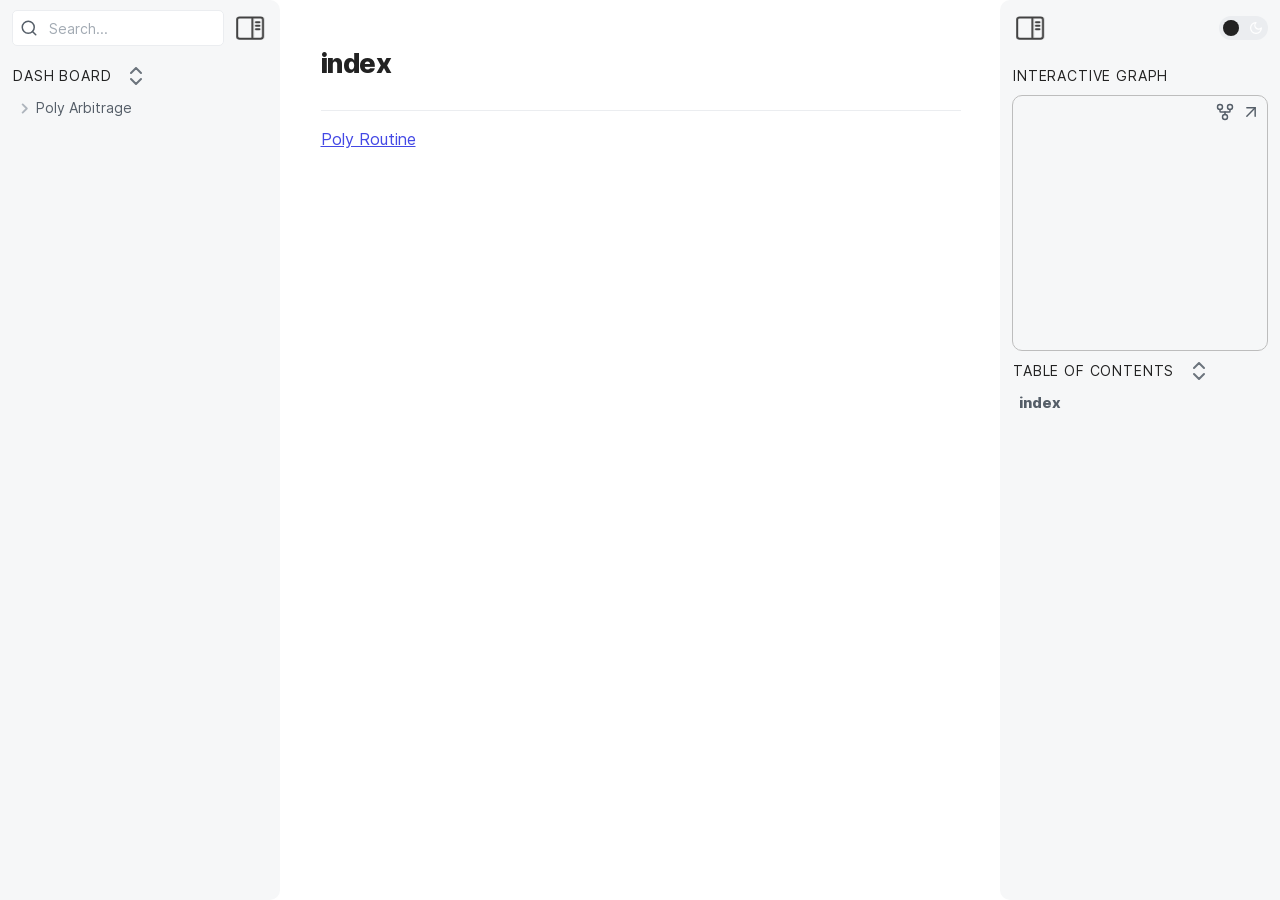
==== commit 50af5c2e: "20251122adjusted5 修改index.html line3" ====
--- a/index.html
+++ b/index.html
@@ -1,6 +1,6 @@
 <!DOCTYPE html> <html lang="zh-cn"><head>
 <title>index</title>
-<base href="..">
+<base href=".">
 <meta name="pathname" content="poly-arbitrage/index.html">
 <meta name="description" content="Dash Board - index">
 <meta property="og:title" content="index">
@@ -14,4 +14,4 @@
 			<div class="graph-icon graph-global" role="button" aria-label="Global Graph" data-tooltip-position="top"><svg xmlns="http://www.w3.org/2000/svg" width="24" height="24" viewBox="0 0 24 24" fill="none" stroke="currentColor" stroke-width="2" stroke-linecap="round" stroke-linejoin="round" class="svg-icon lucide-git-fork"><circle cx="12" cy="18" r="3"></circle><circle cx="6" cy="6" r="3"></circle><circle cx="18" cy="6" r="3"></circle><path d="M18 9v2c0 .6-.4 1-1 1H7c-.6 0-1-.4-1-1V9"></path><path d="M12 12v3"></path></svg></div>
 			<canvas id="graph-canvas" class="hide" width="512px" height="512px"></canvas>
 		</div>
-		</div></div><div id="outline" class=" tree-container"><div class="feature-header"><div class="feature-title">Table Of Contents</div><button class="clickable-icon nav-action-button tree-collapse-all" aria-label="Collapse All"><svg xmlns="http://www.w3.org/2000/svg" width="24" height="24" viewBox="0 0 24 24" fill="none" stroke="currentColor" stroke-width="2" stroke-linecap="round" stroke-linejoin="round"></svg></button></div><div class="tree-item" data-depth="1"><a class="tree-item-self is-clickable" href="poly-arbitrage/index.html#index_0" data-path="#index_0"><div class="tree-item-inner heading-link" heading-name="index">index</div></a><div class="tree-item-children"></div></div></div></div></div><script defer="">let rs = document.querySelector("#right-sidebar"); rs.classList.toggle("is-collapsed", window.innerWidth < 768); rs.style.setProperty("--sidebar-width", localStorage.getItem("sidebar-right-width"));</script></div></div></div></div></body></html>+		</div></div><div id="outline" class=" tree-container"><div class="feature-header"><div class="feature-title">Table Of Contents</div><button class="clickable-icon nav-action-button tree-collapse-all" aria-label="Collapse All"><svg xmlns="http://www.w3.org/2000/svg" width="24" height="24" viewBox="0 0 24 24" fill="none" stroke="currentColor" stroke-width="2" stroke-linecap="round" stroke-linejoin="round"></svg></button></div><div class="tree-item" data-depth="1"><a class="tree-item-self is-clickable" href="poly-arbitrage/index.html#index_0" data-path="#index_0"><div class="tree-item-inner heading-link" heading-name="index">index</div></a><div class="tree-item-children"></div></div></div></div></div><script defer="">let rs = document.querySelector("#right-sidebar"); rs.classList.toggle("is-collapsed", window.innerWidth < 768); rs.style.setProperty("--sidebar-width", localStorage.getItem("sidebar-right-width"));</script></div></div></div></div></body></html>
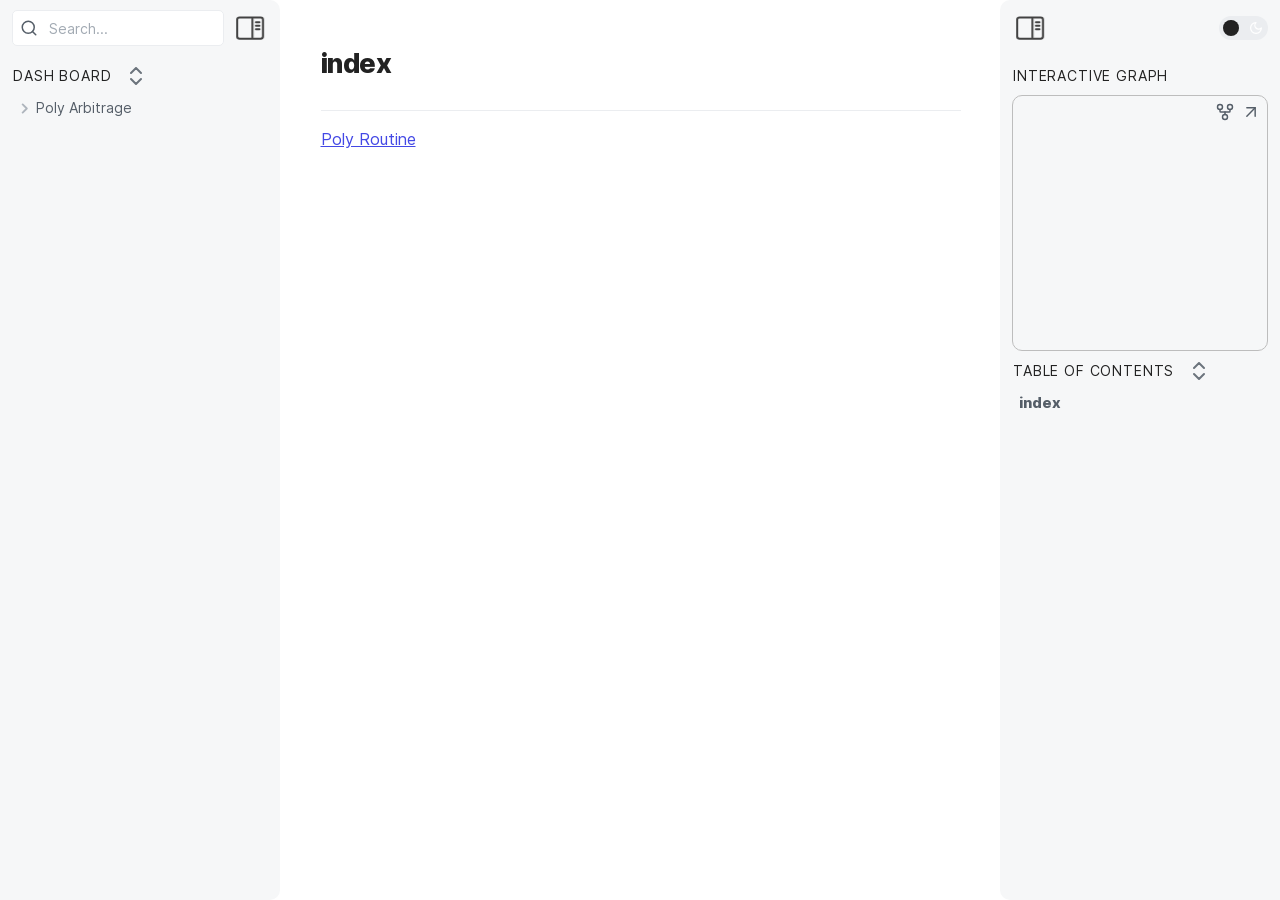
==== commit 528ba0f8: "111" ====
--- a/index.html
+++ b/index.html
@@ -1,6 +1,5 @@
 <!DOCTYPE html> <html lang="zh-cn"><head>
 <title>index</title>
-<base href=".">
 <meta name="pathname" content="poly-arbitrage/index.html">
 <meta name="description" content="Dash Board - index">
 <meta property="og:title" content="index">
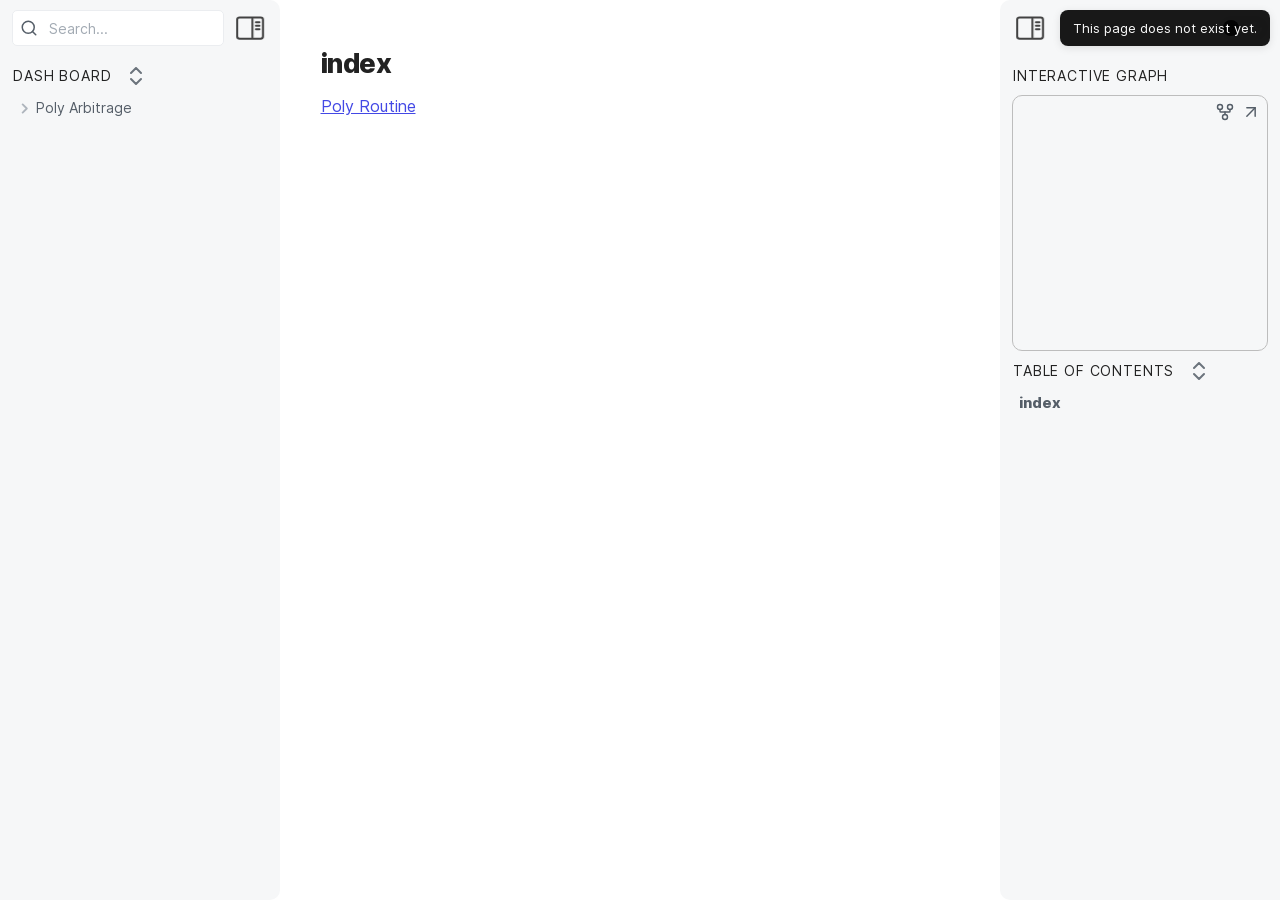
==== commit 365bb189: "000" ====
--- a/index.html
+++ b/index.html
@@ -1,6 +1,6 @@
 <!DOCTYPE html> <html lang="zh-cn"><head>
 <title>index</title>
-<meta name="pathname" content="poly-arbitrage/index.html">
+<meta name="pathname" content="index.html">
 <meta name="description" content="Dash Board - index">
 <meta property="og:title" content="index">
 <meta property="og:description" content="Dash Board - index">
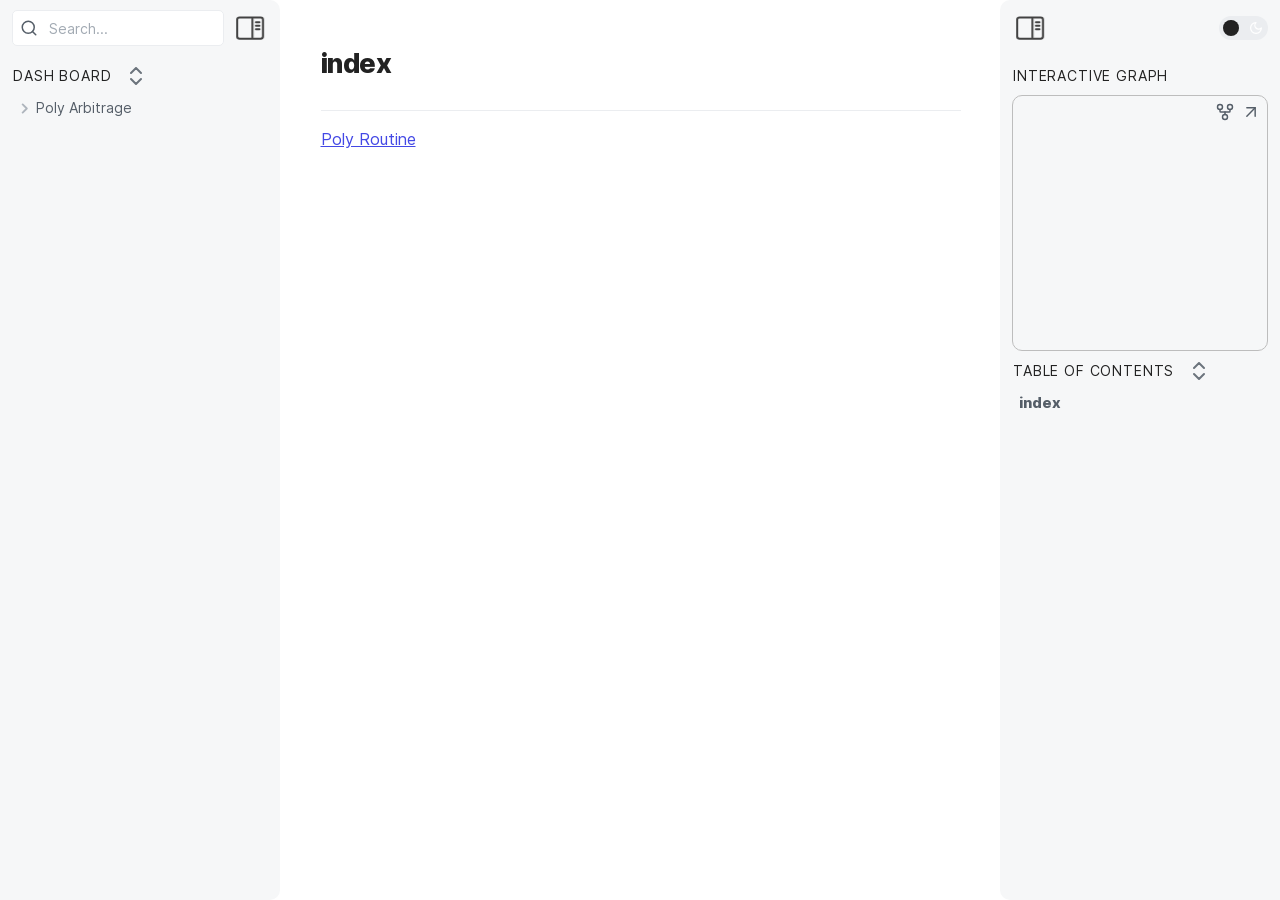
==== commit 92d7f3b0: "000001" ====
--- a/index.html
+++ b/index.html
@@ -1,16 +1,17 @@
 <!DOCTYPE html> <html lang="zh-cn"><head>
 <title>index</title>
-<meta name="pathname" content="index.html">
+<base href="..">
+<meta name="pathname" content="poly-arbitrage/index.html">
 <meta name="description" content="Dash Board - index">
 <meta property="og:title" content="index">
 <meta property="og:description" content="Dash Board - index">
 <meta property="og:type" content="website">
 <meta property="og:url" content="poly-arbitrage/index.html">
 <meta property="og:image" content="undefined">
-<meta charset="UTF-8"><meta property="og:site_name" content="Dash Board"><meta name="viewport" content="width=device-width, initial-scale=1.0, user-scalable=yes, minimum-scale=1.0, maximum-scale=5.0"><link rel="alternate" type="application/rss+xml" title="RSS Feed" href="site-lib/rss.xml"><script async="" id="webpage-script" src="site-lib/scripts/webpage.js" onload="this.onload=null;this.setAttribute(&quot;loaded&quot;, &quot;true&quot;)"></script><script async="" id="graph-wasm-script" src="site-lib/scripts/graph-wasm.js" onload="this.onload=null;this.setAttribute(&quot;loaded&quot;, &quot;true&quot;)"></script><script async="" id="graph-render-worker-script" src="site-lib/scripts/graph-render-worker.js" onload="this.onload=null;this.setAttribute(&quot;loaded&quot;, &quot;true&quot;)"></script><link rel="icon" href="site-lib/media/favicon.png"><link rel="preload" href="site-lib/styles/snippets.css" as="style" onload="this.onload=null;this.rel='stylesheet'"><noscript><link rel="stylesheet" href="site-lib/styles/snippets.css"></noscript><link rel="stylesheet" href="site-lib/styles/obsidian.css"><link rel="stylesheet" href="site-lib/styles/theme.css"><link rel="preload" href="site-lib/styles/global-variable-styles.css" as="style" onload="this.onload=null;this.rel='stylesheet'"><noscript><link rel="stylesheet" href="site-lib/styles/global-variable-styles.css"></noscript><link rel="preload" href="site-lib/styles/main-styles.css" as="style" onload="this.onload=null;this.rel='stylesheet'"><noscript><link rel="stylesheet" href="site-lib/styles/main-styles.css"></noscript><style>body{--line-width:40em;--line-width-adaptive:40em;--file-line-width:40em;--sidebar-width:min(20em, 80vw);--collapse-arrow-size:11px;--tree-vertical-spacing:1.3em;--sidebar-margin:12px}:root{background-color:#202124}.sidebar{height:100%;font-size:14px;z-index:10;min-width:calc(var(--sidebar-width) + var(--divider-width-hover));max-width:calc(var(--sidebar-width) + var(--divider-width-hover));position:relative;overflow:hidden;overflow:clip;transition:min-width ease-in-out,max-width ease-in-out;transition-duration:.2s;contain:size}#left-sidebar{left:0}#right-sidebar{right:0}.sidebar.is-collapsed{min-width:0;max-width:0}.sidebar.floating{position:absolute}.sidebar .leaf-content{height:100%;min-width:calc(var(--sidebar-width) - var(--divider-width-hover));top:0;padding:var(--sidebar-margin);padding-top:4em;line-height:var(--line-height-tight);background-color:var(--background-secondary);transition:background-color,border-right,border-left,box-shadow;transition-duration:var(--color-fade-speed);transition-timing-function:ease-in-out;position:absolute;display:flex;flex-direction:column}.sidebar:not(.is-collapsed) .leaf-content{min-width:calc(max(100%,var(--sidebar-width)) - 3px);max-width:calc(max(100%,var(--sidebar-width)) - 3px)}#left-sidebar-content{left:0;border-top-right-radius:var(--radius-l);border-bottom-right-radius:var(--radius-l)}#right-sidebar-content{right:0;border-top-left-radius:var(--radius-l);border-bottom-left-radius:var(--radius-l)}.sidebar #left-sidebar-content,.sidebar #right-sidebar-content{contain:none!important;container-type:normal!important;animation:none!important}.sidebar:has(.leaf-content:empty):has(.topbar-content:empty){display:none}.sidebar-topbar{height:calc(2.3em + 2 * var(--sidebar-margin));width:var(--sidebar-width);padding:var(--sidebar-margin);z-index:1;position:fixed;display:flex;align-items:center;transition:width ease-in-out;transition-duration:inherit}.sidebar.is-collapsed .sidebar-topbar{width:calc(2.3em + var(--sidebar-margin) * 2)}.sidebar .sidebar-topbar.is-collapsed{width:0}#left-sidebar .sidebar-topbar{left:0;flex-direction:row;border-top-right-radius:var(--radius-l)}#right-sidebar .sidebar-topbar{right:0;flex-direction:row-reverse;border-top-left-radius:var(--radius-l)}#left-sidebar .topbar-content{margin-right:calc(2.3em + var(--sidebar-margin));flex-direction:row}#right-sidebar .topbar-content{margin-left:calc(2.3em + var(--sidebar-margin));flex-direction:row-reverse}.topbar-content{overflow:hidden visible;overflow:clip visible;width:100%;height:100%;display:flex;align-items:center;transition:inherit}.sidebar.is-collapsed .topbar-content{width:0;transition:inherit}.clickable-icon.sidebar-collapse-icon{background-color:transparent;color:var(--icon-color-focused);padding:2px!important;margin:0!important;height:100%!important;width:2.3em!important;margin-inline:0.14em!important;position:absolute}#left-sidebar .clickable-icon.sidebar-collapse-icon{transform:rotateY(180deg);right:var(--sidebar-margin)}#right-sidebar .clickable-icon.sidebar-collapse-icon{transform:rotateY(180deg);left:var(--sidebar-margin)}.clickable-icon.sidebar-collapse-icon svg.svg-icon{width:100%;height:100%}.feature-title{margin-left:1px;text-transform:uppercase;letter-spacing:.06em;margin-top:.75em;margin-bottom:.75em}.feature-header{display:flex;align-items:center;padding-top:0;font-size:1em;padding-left:0}body.floating-sidebars .sidebar{position:absolute}body{transition:background-color var(--color-fade-speed) ease-in-out}#navbar:not(:empty){display:flex;align-items:center;justify-content:space-between;padding:.5em 1em;width:100%}#main{display:flex;flex-direction:column;height:100%;width:100%;align-items:stretch;justify-content:center}#main-horizontal{display:flex;flex-direction:row;flex-grow:1;width:100%;align-items:stretch;justify-content:center}#center-content{flex-basis:100%;max-width:100%;width:100%;height:100%;display:flex;flex-direction:column;align-items:center;transition:opacity .2s ease-in-out;contain:inline-size}.hide{opacity:0!important;transition:opacity .2s ease-in-out;pointer-events:none}#center-content>.obsidian-document{padding-left:2em;padding-right:1em;margin-bottom:0;width:100%;width:-webkit-fill-available;width:-moz-available;width:fill-available;transition:background-color var(--color-fade-speed) ease-in-out;border-top-right-radius:var(--window-radius,var(--radius-m));border-top-left-radius:var(--window-radius,var(--radius-m));overflow-x:hidden!important;overflow-y:auto!important;display:flex!important;flex-direction:column!important;align-items:center!important;contain:inline-size}body #center-content>.obsidian-document>.markdown-preview-sizer{padding-bottom:80vh;width:100%;max-width:var(--line-width);flex-basis:var(--line-width);transition:background-color var(--color-fade-speed) ease-in-out;contain:inline-size}#center-content>.obsidian-document>div{width:100%!important;transition:background-color var(--color-fade-speed) ease-in-out;contain:inline-size}#center-content>.obsidian-document:not([data-type=markdown]).embed{display:flex;padding:1em;height:100%;width:100%;align-items:center;justify-content:center}#center-content>.obsidian-document:not([data-type=markdown]).embed>*{max-width:100%;max-height:100%;object-fit:contain}:not(h1,h2,h3,h4,h5,h6,li):has(> :is(.math,table)){overflow-x:auto!important}#center-content>.obsidian-document:not([data-type=markdown]){overflow-x:auto;contain:content;padding:0;margin:0;height:100%}.obsidian-document[data-type=attachment]{display:flex;flex-direction:column;align-items:center;justify-content:center;height:100%;width:100%}.obsidian-document[data-type=attachment]>*{outline:0;border:none;box-shadow:none}.obsidian-document[data-type=attachment] :is(img){max-width:90%;max-height:90%;object-fit:contain}.obsidian-document[data-type=attachment]>:is(audio){width:100%;max-width:min(90%,var(--line-width))}.obsidian-document[data-type=attachment]>:is(embed,iframe,video){width:100%;height:100%;max-width:100%;max-height:100%;object-fit:contain}.canvas-wrapper>:is(.header,.footer){z-index:100;position:absolute;display:flex;justify-content:center;flex-direction:column;width:100%;align-items:center}.scroll-highlight{position:absolute;width:100%;height:100%;pointer-events:none;z-index:1000;background-color:hsla(var(--color-accent-hsl),.25);opacity:0;padding:1em;inset:50%;translate:-50% -50%;border-radius:var(--radius-s)}</style><script defer="">async function loadIncludes(){let e=document.querySelectorAll("link[itemprop='include']");for(const t of e){let e=t.getAttribute("href");try{let o="";if(e.startsWith("https:")||e.startsWith("http:")||"file:"!=window.location.protocol){const n=await fetch(e);if(!n.ok){console.log("Could not include file: "+e),t?.remove();continue}o=await n.text()}else{const t=document.getElementById(btoa(encodeURI(e)));if(t){const e=JSON.parse(decodeURI(atob(t.getAttribute("value")??"")));o=e?.data??""}}let n=document.createRange().createContextualFragment(o);t.before(n),t.remove(),console.log("Included text: "+o),console.log("Included file: "+e)}catch(o){t?.remove(),console.log("Could not include file: "+e,o);continue}}}document.addEventListener("DOMContentLoaded",(()=>{loadIncludes()}));let isFileProtocol="file:"==location.protocol;function waitLoadScripts(e,t){let o=e.map((e=>document.getElementById(e+"-script")));!function e(n){let l=o[n],c=n+1;l?(l&&"true"!=l.getAttribute("loaded")||n<o.length&&e(c),n<o.length&&l.addEventListener("load",(()=>e(c)))):n<o.length?e(c):t()}(0)}</script></head><body class="publish css-settings-manager show-inline-title show-ribbon is-focused"><script defer="">let theme=localStorage.getItem("theme")||(window.matchMedia("(prefers-color-scheme: dark)").matches?"dark":"light");"dark"==theme?(document.body.classList.add("theme-dark"),document.body.classList.remove("theme-light")):(document.body.classList.add("theme-light"),document.body.classList.remove("theme-dark")),window.innerWidth<480?document.body.classList.add("is-phone"):window.innerWidth<768?document.body.classList.add("is-tablet"):window.innerWidth<1024?document.body.classList.add("is-small-screen"):document.body.classList.add("is-large-screen")</script><div class="parsed-feature-container" style="display: contents;"><link itemprop="include" href="site-lib/html/custom-head-content-content.html"></div><div id="main"><div id="navbar"></div><div id="main-horizontal"><div id="left-content" class="leaf" style="--sidebar-width: var(--sidebar-width-left);"><div id="left-sidebar" class="sidebar"><div class="sidebar-handle"></div><div class="sidebar-topbar"><div class="topbar-content"><div id="search-container"><div id="search-wrapper"><input enterkeyhint="search" type="search" spellcheck="false" placeholder="Search..."><div aria-label="Clear search" id="search-clear-button"></div></div></div></div><div class="clickable-icon sidebar-collapse-icon"><svg xmlns="http://www.w3.org/2000/svg" width="100%" height="100%" viewBox="0 0 24 24" fill="none" stroke="currentColor" stroke-width="3" stroke-linecap="round" stroke-linejoin="round" class="svg-icon"><path d="M21 3H3C1.89543 3 1 3.89543 1 5V19C1 20.1046 1.89543 21 3 21H21C22.1046 21 23 20.1046 23 19V5C23 3.89543 22.1046 3 21 3Z"></path><path d="M10 4V20"></path><path d="M4 7H7"></path><path d="M4 10H7"></path><path d="M4 13H7"></path></svg></div></div><div class="sidebar-content-wrapper"><div id="left-sidebar-content" class="leaf-content"><link itemprop="include" href="site-lib/html/file-tree-content.html"></div></div><script defer="">let ls = document.querySelector("#left-sidebar"); ls.classList.toggle("is-collapsed", window.innerWidth < 768); ls.style.setProperty("--sidebar-width", localStorage.getItem("sidebar-left-width"));</script></div></div><div id="center-content" class="leaf"><div class="obsidian-document markdown-preview-view markdown-rendered node-insert-event is-readable-line-width allow-fold-headings allow-fold-lists show-indentation-guide show-properties" data-type="markdown"><style id="MJX-CHTML-styles">mjx-c.mjx-c2260::before{padding:.716em .778em .215em 0;content:"≠"}mjx-c.mjx-c28.TEX-S2::before{padding:1.15em .597em .649em 0;content:"("}mjx-c.mjx-c29.TEX-S2::before{padding:1.15em .597em .649em 0;content:")"}mjx-c.mjx-c1D715::before{padding:.715em .566em .022em 0;content:"∂"}mjx-c.mjx-c1D70B.TEX-I::before{padding:.431em .57em .011em 0;content:"π"}mjx-c.mjx-c1D703.TEX-I::before{padding:.705em .469em .01em 0;content:"θ"}mjx-c.mjx-c1D45E.TEX-I::before{padding:.442em .46em .194em 0;content:"q"}mjx-c.mjx-c1D44F.TEX-I::before{padding:.694em .429em .011em 0;content:"b"}mjx-c.mjx-c1D457.TEX-I::before{padding:.661em .412em .204em 0;content:"j"}mjx-c.mjx-c2191::before{padding:.694em .5em .193em 0;content:"↑"}mjx-c.mjx-c2193::before{padding:.694em .5em .194em 0;content:"↓"}mjx-c.mjx-c2192::before{padding:.511em 1em .011em 0;content:"→"}mjx-c.mjx-c7C::before{padding:.75em .278em .249em 0;content:"|"}mjx-c.mjx-c27F9::before{padding:.525em 1.638em .024em 0;content:"⟹"}mjx-c.mjx-c1D461.TEX-I::before{padding:.626em .361em .011em 0;content:"t"}mjx-c.mjx-c1D456.TEX-I::before{padding:.661em .345em .011em 0;content:"i"}mjx-munder{display:inline-block;text-align:left}mjx-over{text-align:left}mjx-munder:not([limits=false]){display:inline-table}mjx-munder>mjx-row{text-align:left}mjx-under{padding-bottom:.1em}mjx-c.mjx-c1D45D.TEX-I::before{padding:.442em .503em .194em 0;content:"p"}mjx-c.mjx-c2211.TEX-S1::before{padding:.75em 1.056em .25em 0;content:"∑"}mjx-c.mjx-c1D53C.TEX-A::before{padding:.683em .667em 0 0;content:"E"}mjx-c.mjx-c1D44B.TEX-I::before{padding:.683em .852em 0 0;content:"X"}mjx-c.mjx-c2261::before{padding:.464em .778em 0 0;content:"≡"}mjx-c.mjx-c5B::before{padding:.75em .278em .25em 0;content:"["}mjx-c.mjx-c5D::before{padding:.75em .278em .25em 0;content:"]"}mjx-c.mjx-c3C::before{padding:.54em .778em .04em 0;content:"<"}mjx-c.mjx-c2265::before{padding:.636em .778em .138em 0;content:"≥"}mjx-c.mjx-c2033::before{padding:.56em .55em 0 0;content:"′′"}mjx-c.mjx-c2264::before{padding:.636em .778em .138em 0;content:"≤"}mjx-c.mjx-c3E::before{padding:.54em .778em .04em 0;content:">"}mjx-c.mjx-c2034::before{padding:.56em .825em 0 0;content:"′′′"}mjx-c.mjx-c1D70E.TEX-I::before{padding:.431em .571em .011em 0;content:"σ"}mjx-mspace{display:inline-block;text-align:left}mjx-c.mjx-c1D716.TEX-I::before{padding:.431em .406em .011em 0;content:"ϵ"}mjx-c.mjx-c1D43B.TEX-I::before{padding:.683em .888em 0 0;content:"H"}mjx-c.mjx-c1D43F.TEX-I::before{padding:.683em .681em 0 0;content:"L"}mjx-c.mjx-c1D448.TEX-I::before{padding:.683em .767em .022em 0;content:"U"}mjx-c.mjx-c1D45A.TEX-I::before{padding:.442em .878em .011em 0;content:"m"}mjx-c.mjx-c5B.TEX-S1::before{padding:.85em .417em .349em 0;content:"["}mjx-c.mjx-c5D.TEX-S1::before{padding:.85em .417em .349em 0;content:"]"}mjx-c.mjx-c2032::before{padding:.56em .275em 0 0;content:"′"}mjx-c.mjx-c1D451.TEX-I::before{padding:.694em .52em .01em 0;content:"d"}mjx-c.mjx-c1D440.TEX-I::before{padding:.683em 1.051em 0 0;content:"M"}mjx-c.mjx-c1D443.TEX-I::before{padding:.683em .751em 0 0;content:"P"}mjx-c.mjx-c1D453.TEX-I::before{padding:.705em .55em .205em 0;content:"f"}mjx-c.mjx-c1D70F.TEX-I::before{padding:.431em .517em .013em 0;content:"τ"}mjx-c.mjx-c1D450.TEX-I::before{padding:.442em .433em .011em 0;content:"c"}mjx-c.mjx-c2217::before{padding:.465em .5em 0 0;content:"∗"}mjx-c.mjx-c1D43C.TEX-I::before{padding:.683em .504em 0 0;content:"I"}mjx-c.mjx-c2F::before{padding:.75em .5em .25em 0;content:"/"}mjx-c.mjx-c2248::before{padding:.483em .778em 0 0;content:"≈"}mjx-c.mjx-c36::before{padding:.666em .5em .022em 0;content:"6"}mjx-c.mjx-c53::before{padding:.705em .556em .022em 0;content:"S"}mjx-c.mjx-c41::before{padding:.716em .75em 0 0;content:"A"}mjx-c.mjx-c54::before{padding:.677em .722em 0 0;content:"T"}mjx-c.mjx-c1D435.TEX-I::before{padding:.683em .759em 0 0;content:"B"}mjx-c.mjx-c64::before{padding:.694em .556em .011em 0;content:"d"}mjx-c.mjx-c69::before{padding:.669em .278em 0 0;content:"i"}mjx-c.mjx-c20::before{padding:0 .25em 0 0;content:" "}mjx-c.mjx-c37::before{padding:.676em .5em .022em 0;content:"7"}mjx-mtext{display:inline-block;text-align:left}mjx-c.mjx-c63::before{padding:.448em .444em .011em 0;content:"c"}mjx-c.mjx-c6F::before{padding:.448em .5em .01em 0;content:"o"}mjx-c.mjx-c67::before{padding:.453em .5em .206em 0;content:"g"}mjx-c.mjx-c70::before{padding:.442em .556em .194em 0;content:"p"}mjx-c.mjx-c61::before{padding:.448em .5em .011em 0;content:"a"}mjx-c.mjx-c2E::before{padding:.12em .278em 0 0;content:"."}mjx-c.mjx-c39::before{padding:.666em .5em .022em 0;content:"9"}mjx-c.mjx-c2212::before{padding:.583em .778em .082em 0;content:"−"}mjx-c.mjx-c35::before{padding:.666em .5em .022em 0;content:"5"}mjx-c.mjx-c22C5::before{padding:.31em .278em 0 0;content:"⋅"}mjx-c.mjx-c68::before{padding:.694em .556em 0 0;content:"h"}mjx-c.mjx-c73::before{padding:.448em .394em .011em 0;content:"s"}mjx-c.mjx-c65::before{padding:.448em .444em .011em 0;content:"e"}mjx-c.mjx-c72::before{padding:.442em .392em 0 0;content:"r"}mjx-c.mjx-c34::before{padding:.677em .5em 0 0;content:"4"}mjx-c.mjx-c38::before{padding:.666em .5em .022em 0;content:"8"}mjx-c.mjx-c74::before{padding:.615em .389em .01em 0;content:"t"}mjx-msubsup{display:inline-block;text-align:left}mjx-script{display:inline-block;padding-right:.05em;padding-left:.033em}mjx-script>mjx-spacer{display:block}mjx-c.mjx-c1D445.TEX-I::before{padding:.683em .759em .021em 0;content:"R"}mjx-mover{display:inline-block;text-align:left}mjx-mover:not([limits=false]){padding-top:.1em}mjx-mover:not([limits=false])>*{display:block;text-align:left}mjx-c.mjx-c7E::before{padding:.318em .5em 0 0;content:"~"}mjx-c.mjx-c5E::before{padding:.694em .5em 0 0;content:"^"}mjx-c.mjx-c32::before{padding:.666em .5em 0 0;content:"2"}mjx-c.mjx-c33::before{padding:.665em .5em .022em 0;content:"3"}mjx-c.mjx-c1D460.TEX-I::before{padding:.442em .469em .01em 0;content:"s"}mjx-c.mjx-c1D466.TEX-I::before{padding:.442em .49em .205em 0;content:"y"}mjx-c.mjx-c30::before{padding:.666em .5em .022em 0;content:"0"}mjx-c.mjx-c1D465.TEX-I::before{padding:.442em .572em .011em 0;content:"x"}mjx-c.mjx-c1D462.TEX-I::before{padding:.442em .572em .011em 0;content:"u"}mjx-c.mjx-c1D438.TEX-I::before{padding:.68em .764em 0 0;content:"E"}mjx-c.mjx-c1D436.TEX-I::before{padding:.705em .76em .022em 0;content:"C"}mjx-c.mjx-c1D45C.TEX-I::before{padding:.441em .485em .011em 0;content:"o"}mjx-c.mjx-c1D463.TEX-I::before{padding:.443em .485em .011em 0;content:"v"}mjx-c.mjx-c1D449.TEX-I::before{padding:.683em .769em .022em 0;content:"V"}mjx-c.mjx-c1D44E.TEX-I::before{padding:.441em .529em .01em 0;content:"a"}mjx-c.mjx-c1D45F.TEX-I::before{padding:.442em .451em .011em 0;content:"r"}mjx-container[jax=CHTML]{line-height:0}mjx-container [space="1"]{margin-left:.111em}mjx-container [space="2"]{margin-left:.167em}mjx-container [space="3"]{margin-left:.222em}mjx-container [space="4"]{margin-left:.278em}mjx-container [space="5"]{margin-left:.333em}mjx-container [rspace="1"]{margin-right:.111em}mjx-container [rspace="2"]{margin-right:.167em}mjx-container [rspace="3"]{margin-right:.222em}mjx-container [rspace="4"]{margin-right:.278em}mjx-container [rspace="5"]{margin-right:.333em}mjx-container [size="s"]{font-size:70.7%}mjx-container [size=ss]{font-size:50%}mjx-container [size=Tn]{font-size:60%}mjx-container [size=sm]{font-size:85%}mjx-container [size=lg]{font-size:120%}mjx-container [size=Lg]{font-size:144%}mjx-container [size=LG]{font-size:173%}mjx-container [size=hg]{font-size:207%}mjx-container [size=HG]{font-size:249%}mjx-container [width=full]{width:100%}mjx-box{display:inline-block}mjx-block{display:block}mjx-itable{display:inline-table}mjx-row{display:table-row}mjx-row>*{display:table-cell}mjx-mtext{display:inline-block}mjx-mstyle{display:inline-block}mjx-merror{display:inline-block;color:red;background-color:#ff0}mjx-mphantom{visibility:hidden}mjx-assistive-mml{top:0;left:0;clip:rect(1px,1px,1px,1px);user-select:none;position:absolute!important;padding:1px 0 0!important;border:0!important;display:block!important;width:auto!important;overflow:hidden!important}mjx-assistive-mml[display=block]{width:100%!important}mjx-math{display:inline-block;text-align:left;line-height:0;text-indent:0;font-style:normal;font-weight:400;font-size:100%;font-size-adjust:none;letter-spacing:normal;border-collapse:collapse;overflow-wrap:normal;word-spacing:normal;white-space:nowrap;direction:ltr;padding:1px 0}mjx-container[jax=CHTML][display=true]{display:block;text-align:center;margin:1em 0}mjx-container[jax=CHTML][display=true][width=full]{display:flex}mjx-container[jax=CHTML][display=true] mjx-math{padding:0}mjx-container[jax=CHTML][justify=left]{text-align:left}mjx-container[jax=CHTML][justify=right]{text-align:right}mjx-mi{display:inline-block;text-align:left}mjx-c{display:inline-block}mjx-utext{display:inline-block;padding:.75em 0 .2em}mjx-mo{display:inline-block;text-align:left}mjx-stretchy-h{display:inline-table;width:100%}mjx-stretchy-h>*{display:table-cell;width:0}mjx-stretchy-h>*>mjx-c{display:inline-block;transform:scaleX(1)}mjx-stretchy-h>*>mjx-c::before{display:inline-block;width:initial}mjx-stretchy-h>mjx-ext{overflow:clip visible;width:100%}mjx-stretchy-h>mjx-ext>mjx-c::before{transform:scaleX(500)}mjx-stretchy-h>mjx-ext>mjx-c{width:0}mjx-stretchy-h>mjx-beg>mjx-c{margin-right:-.1em}mjx-stretchy-h>mjx-end>mjx-c{margin-left:-.1em}mjx-stretchy-v{display:inline-block}mjx-stretchy-v>*{display:block}mjx-stretchy-v>mjx-beg{height:0}mjx-stretchy-v>mjx-end>mjx-c{display:block}mjx-stretchy-v>*>mjx-c{transform:scaleY(1);transform-origin:left center;overflow:hidden}mjx-stretchy-v>mjx-ext{display:block;height:100%;box-sizing:border-box;border:0 solid transparent;overflow:visible clip}mjx-stretchy-v>mjx-ext>mjx-c::before{width:initial;box-sizing:border-box}mjx-stretchy-v>mjx-ext>mjx-c{transform:scaleY(500) translateY(.075em);overflow:visible}mjx-mark{display:inline-block;height:0}mjx-msup{display:inline-block;text-align:left}mjx-mfrac{display:inline-block;text-align:left}mjx-frac{display:inline-block;vertical-align:.17em;padding:0 .22em}mjx-frac[type="d"]{vertical-align:.04em}mjx-frac[delims]{padding:0 .1em}mjx-frac[atop]{padding:0 .12em}mjx-frac[atop][delims]{padding:0}mjx-dtable{display:inline-table;width:100%}mjx-dtable>*{font-size:2000%}mjx-dbox{display:block;font-size:5%}mjx-num{display:block;text-align:center}mjx-den{display:block;text-align:center}mjx-mfrac[bevelled]>mjx-num{display:inline-block}mjx-mfrac[bevelled]>mjx-den{display:inline-block}mjx-den[align=right],mjx-num[align=right]{text-align:right}mjx-den[align=left],mjx-num[align=left]{text-align:left}mjx-nstrut{display:inline-block;height:.054em;width:0;vertical-align:-.054em}mjx-nstrut[type="d"]{height:.217em;vertical-align:-.217em}mjx-dstrut{display:inline-block;height:.505em;width:0}mjx-dstrut[type="d"]{height:.726em}mjx-line{display:block;box-sizing:border-box;min-height:1px;height:.06em;border-top:.06em solid;margin:.06em -.1em;overflow:hidden}mjx-line[type="d"]{margin:.18em -.1em}mjx-mrow{display:inline-block;text-align:left}mjx-msub{display:inline-block;text-align:left}mjx-texatom{display:inline-block;text-align:left}mjx-mn{display:inline-block;text-align:left}mjx-c::before{display:block;width:0}.MJX-TEX{font-family:MJXZERO,MJXTEX}.TEX-B{font-family:MJXZERO,MJXTEX-B}.TEX-I{font-family:MJXZERO,MJXTEX-I}.TEX-MI{font-family:MJXZERO,MJXTEX-MI}.TEX-BI{font-family:MJXZERO,MJXTEX-BI}.TEX-S1{font-family:MJXZERO,MJXTEX-S1}.TEX-S2{font-family:MJXZERO,MJXTEX-S2}.TEX-S3{font-family:MJXZERO,MJXTEX-S3}.TEX-S4{font-family:MJXZERO,MJXTEX-S4}.TEX-A{font-family:MJXZERO,MJXTEX-A}.TEX-C{font-family:MJXZERO,MJXTEX-C}.TEX-CB{font-family:MJXZERO,MJXTEX-CB}.TEX-FR{font-family:MJXZERO,MJXTEX-FR}.TEX-FRB{font-family:MJXZERO,MJXTEX-FRB}.TEX-SS{font-family:MJXZERO,MJXTEX-SS}.TEX-SSB{font-family:MJXZERO,MJXTEX-SSB}.TEX-SSI{font-family:MJXZERO,MJXTEX-SSI}.TEX-SC{font-family:MJXZERO,MJXTEX-SC}.TEX-T{font-family:MJXZERO,MJXTEX-T}.TEX-V{font-family:MJXZERO,MJXTEX-V}.TEX-VB{font-family:MJXZERO,MJXTEX-VB}mjx-stretchy-h mjx-c,mjx-stretchy-v mjx-c{font-family:MJXZERO,MJXTEX-S1,MJXTEX-S4,MJXTEX,MJXTEX-A!important}@font-face{font-family:MJXZERO;src:url("site-lib/fonts/mathjax_zero.woff") format("woff")}@font-face{font-family:MJXTEX;src:url("site-lib/fonts/mathjax_main-regular.woff") format("woff")}@font-face{font-family:MJXTEX-B;src:url("site-lib/fonts/mathjax_main-bold.woff") format("woff")}@font-face{font-family:MJXTEX-I;src:url("site-lib/fonts/mathjax_math-italic.woff") format("woff")}@font-face{font-family:MJXTEX-MI;src:url("site-lib/fonts/mathjax_main-italic.woff") format("woff")}@font-face{font-family:MJXTEX-BI;src:url("site-lib/fonts/mathjax_math-bolditalic.woff") format("woff")}@font-face{font-family:MJXTEX-S1;src:url("site-lib/fonts/mathjax_size1-regular.woff") format("woff")}@font-face{font-family:MJXTEX-S2;src:url("site-lib/fonts/mathjax_size2-regular.woff") format("woff")}@font-face{font-family:MJXTEX-S3;src:url("site-lib/fonts/mathjax_size3-regular.woff") format("woff")}@font-face{font-family:MJXTEX-S4;src:url("site-lib/fonts/mathjax_size4-regular.woff") format("woff")}@font-face{font-family:MJXTEX-A;src:url("site-lib/fonts/mathjax_ams-regular.woff") format("woff")}@font-face{font-family:MJXTEX-C;src:url("site-lib/fonts/mathjax_calligraphic-regular.woff") format("woff")}@font-face{font-family:MJXTEX-CB;src:url("site-lib/fonts/mathjax_calligraphic-bold.woff") format("woff")}@font-face{font-family:MJXTEX-FR;src:url("site-lib/fonts/mathjax_fraktur-regular.woff") format("woff")}@font-face{font-family:MJXTEX-FRB;src:url("site-lib/fonts/mathjax_fraktur-bold.woff") format("woff")}@font-face{font-family:MJXTEX-SS;src:url("site-lib/fonts/mathjax_sansserif-regular.woff") format("woff")}@font-face{font-family:MJXTEX-SSB;src:url("site-lib/fonts/mathjax_sansserif-bold.woff") format("woff")}@font-face{font-family:MJXTEX-SSI;src:url("site-lib/fonts/mathjax_sansserif-italic.woff") format("woff")}@font-face{font-family:MJXTEX-SC;src:url("site-lib/fonts/mathjax_script-regular.woff") format("woff")}@font-face{font-family:MJXTEX-T;src:url("site-lib/fonts/mathjax_typewriter-regular.woff") format("woff")}@font-face{font-family:MJXTEX-V;src:url("site-lib/fonts/mathjax_vector-regular.woff") format("woff")}@font-face{font-family:MJXTEX-VB;src:url("site-lib/fonts/mathjax_vector-bold.woff") format("woff")}mjx-c.mjx-c1D44C.TEX-I::before{padding:.683em .763em 0 0;content:"Y"}mjx-c.mjx-c3D::before{padding:.583em .778em .082em 0;content:"="}mjx-c.mjx-c1D434.TEX-I::before{padding:.716em .75em 0 0;content:"A"}mjx-c.mjx-c1D439.TEX-I::before{padding:.68em .749em 0 0;content:"F"}mjx-c.mjx-c28::before{padding:.75em .389em .25em 0;content:"("}mjx-c.mjx-c1D43E.TEX-I::before{padding:.683em .889em 0 0;content:"K"}mjx-c.mjx-c2C::before{padding:.121em .278em .194em 0;content:","}mjx-c.mjx-c1D441.TEX-I::before{padding:.683em .888em 0 0;content:"N"}mjx-c.mjx-c29::before{padding:.75em .389em .25em 0;content:")"}mjx-c.mjx-c1D6FC.TEX-I::before{padding:.442em .64em .011em 0;content:"α"}mjx-c.mjx-c1D6FD.TEX-I::before{padding:.705em .566em .194em 0;content:"β"}mjx-c.mjx-c6C::before{padding:.694em .278em 0 0;content:"l"}mjx-c.mjx-c6E::before{padding:.442em .556em 0 0;content:"n"}mjx-c.mjx-c2061::before{padding:0;content:""}mjx-c.mjx-c2B::before{padding:.583em .778em .082em 0;content:"+"}mjx-c.mjx-c394::before{padding:.716em .833em 0 0;content:"Δ"}mjx-c.mjx-c1D458.TEX-I::before{padding:.694em .521em .011em 0;content:"k"}mjx-c.mjx-c1D45B.TEX-I::before{padding:.442em .6em .011em 0;content:"n"}mjx-c.mjx-c31::before{padding:.666em .5em 0 0;content:"1"}</style><div class="markdown-preview-sizer markdown-preview-section"><div class="header"><h1 class="page-title heading inline-title" id="index_0">index</h1><div class="data-bar"></div></div><div class="markdown-preview-pusher" style="width: 1px; height: 0.1px; margin-bottom: 0px;"></div><div class="el-p"><p dir="auto"><a data-href="Poly Routine" href="poly-arbitrage/poly-routine.html" class="internal-link" target="_self" rel="noopener nofollow">Poly Routine</a></p></div><div class="footer"><div class="data-bar"></div></div></div></div></div><div id="right-content" class="leaf" style="--sidebar-width: var(--sidebar-width-right);"><div id="right-sidebar" class="sidebar"><div class="sidebar-handle"></div><div class="sidebar-topbar"><div class="topbar-content"><label class="theme-toggle-container" for="theme-toggle-input" id=""><input class="theme-toggle-input" type="checkbox" id="theme-toggle-input"><div class="toggle-background"></div></label></div><div class="clickable-icon sidebar-collapse-icon"><svg xmlns="http://www.w3.org/2000/svg" width="100%" height="100%" viewBox="0 0 24 24" fill="none" stroke="currentColor" stroke-width="3" stroke-linecap="round" stroke-linejoin="round" class="svg-icon"><path d="M21 3H3C1.89543 3 1 3.89543 1 5V19C1 20.1046 1.89543 21 3 21H21C22.1046 21 23 20.1046 23 19V5C23 3.89543 22.1046 3 21 3Z"></path><path d="M10 4V20"></path><path d="M4 7H7"></path><path d="M4 10H7"></path><path d="M4 13H7"></path></svg></div></div><div class="sidebar-content-wrapper"><div id="right-sidebar-content" class="leaf-content"><div class="graph-view-wrapper"><div class="feature-header"><div class="feature-title">Interactive Graph</div></div><div class="graph-view-placeholder">
+<meta charset="UTF-8"><meta property="og:site_name" content="Dash Board"><meta name="viewport" content="width=device-width, initial-scale=1.0, user-scalable=yes, minimum-scale=1.0, maximum-scale=5.0"><link rel="alternate" type="application/rss+xml" title="RSS Feed" href="site-lib/rss.xml"><script async="" id="webpage-script" src="site-lib/scripts/webpage.js" onload="this.onload=null;this.setAttribute(&quot;loaded&quot;, &quot;true&quot;)"></script><script async="" id="graph-wasm-script" src="site-lib/scripts/graph-wasm.js" onload="this.onload=null;this.setAttribute(&quot;loaded&quot;, &quot;true&quot;)"></script><script async="" id="graph-render-worker-script" src="site-lib/scripts/graph-render-worker.js" onload="this.onload=null;this.setAttribute(&quot;loaded&quot;, &quot;true&quot;)"></script><link rel="icon" href="site-lib/media/favicon.png"><link rel="preload" href="site-lib/styles/snippets.css" as="style" onload="this.onload=null;this.rel='stylesheet'"><noscript><link rel="stylesheet" href="site-lib/styles/snippets.css"></noscript><link rel="stylesheet" href="site-lib/styles/obsidian.css"><link rel="stylesheet" href="site-lib/styles/theme.css"><link rel="preload" href="site-lib/styles/global-variable-styles.css" as="style" onload="this.onload=null;this.rel='stylesheet'"><noscript><link rel="stylesheet" href="site-lib/styles/global-variable-styles.css"></noscript><link rel="preload" href="site-lib/styles/main-styles.css" as="style" onload="this.onload=null;this.rel='stylesheet'"><noscript><link rel="stylesheet" href="site-lib/styles/main-styles.css"></noscript><style>body{--line-width:40em;--line-width-adaptive:40em;--file-line-width:40em;--sidebar-width:min(20em, 80vw);--collapse-arrow-size:11px;--tree-vertical-spacing:1.3em;--sidebar-margin:12px}:root{background-color:#202124}.sidebar{height:100%;font-size:14px;z-index:10;min-width:calc(var(--sidebar-width) + var(--divider-width-hover));max-width:calc(var(--sidebar-width) + var(--divider-width-hover));position:relative;overflow:hidden;overflow:clip;transition:min-width ease-in-out,max-width ease-in-out;transition-duration:.2s;contain:size}#left-sidebar{left:0}#right-sidebar{right:0}.sidebar.is-collapsed{min-width:0;max-width:0}.sidebar.floating{position:absolute}.sidebar .leaf-content{height:100%;min-width:calc(var(--sidebar-width) - var(--divider-width-hover));top:0;padding:var(--sidebar-margin);padding-top:4em;line-height:var(--line-height-tight);background-color:var(--background-secondary);transition:background-color,border-right,border-left,box-shadow;transition-duration:var(--color-fade-speed);transition-timing-function:ease-in-out;position:absolute;display:flex;flex-direction:column}.sidebar:not(.is-collapsed) .leaf-content{min-width:calc(max(100%,var(--sidebar-width)) - 3px);max-width:calc(max(100%,var(--sidebar-width)) - 3px)}#left-sidebar-content{left:0;border-top-right-radius:var(--radius-l);border-bottom-right-radius:var(--radius-l)}#right-sidebar-content{right:0;border-top-left-radius:var(--radius-l);border-bottom-left-radius:var(--radius-l)}.sidebar #left-sidebar-content,.sidebar #right-sidebar-content{contain:none!important;container-type:normal!important;animation:none!important}.sidebar:has(.leaf-content:empty):has(.topbar-content:empty){display:none}.sidebar-topbar{height:calc(2.3em + 2 * var(--sidebar-margin));width:var(--sidebar-width);padding:var(--sidebar-margin);z-index:1;position:fixed;display:flex;align-items:center;transition:width ease-in-out;transition-duration:inherit}.sidebar.is-collapsed .sidebar-topbar{width:calc(2.3em + var(--sidebar-margin) * 2)}.sidebar .sidebar-topbar.is-collapsed{width:0}#left-sidebar .sidebar-topbar{left:0;flex-direction:row;border-top-right-radius:var(--radius-l)}#right-sidebar .sidebar-topbar{right:0;flex-direction:row-reverse;border-top-left-radius:var(--radius-l)}#left-sidebar .topbar-content{margin-right:calc(2.3em + var(--sidebar-margin));flex-direction:row}#right-sidebar .topbar-content{margin-left:calc(2.3em + var(--sidebar-margin));flex-direction:row-reverse}.topbar-content{overflow:hidden visible;overflow:clip visible;width:100%;height:100%;display:flex;align-items:center;transition:inherit}.sidebar.is-collapsed .topbar-content{width:0;transition:inherit}.clickable-icon.sidebar-collapse-icon{background-color:transparent;color:var(--icon-color-focused);padding:2px!important;margin:0!important;height:100%!important;width:2.3em!important;margin-inline:0.14em!important;position:absolute}#left-sidebar .clickable-icon.sidebar-collapse-icon{transform:rotateY(180deg);right:var(--sidebar-margin)}#right-sidebar .clickable-icon.sidebar-collapse-icon{transform:rotateY(180deg);left:var(--sidebar-margin)}.clickable-icon.sidebar-collapse-icon svg.svg-icon{width:100%;height:100%}.feature-title{margin-left:1px;text-transform:uppercase;letter-spacing:.06em;margin-top:.75em;margin-bottom:.75em}.feature-header{display:flex;align-items:center;padding-top:0;font-size:1em;padding-left:0}body.floating-sidebars .sidebar{position:absolute}body{transition:background-color var(--color-fade-speed) ease-in-out}#navbar:not(:empty){display:flex;align-items:center;justify-content:space-between;padding:.5em 1em;width:100%}#main{display:flex;flex-direction:column;height:100%;width:100%;align-items:stretch;justify-content:center}#main-horizontal{display:flex;flex-direction:row;flex-grow:1;width:100%;align-items:stretch;justify-content:center}#center-content{flex-basis:100%;max-width:100%;width:100%;height:100%;display:flex;flex-direction:column;align-items:center;transition:opacity .2s ease-in-out;contain:inline-size}.hide{opacity:0!important;transition:opacity .2s ease-in-out;pointer-events:none}#center-content>.obsidian-document{padding-left:2em;padding-right:1em;margin-bottom:0;width:100%;width:-webkit-fill-available;width:-moz-available;width:fill-available;transition:background-color var(--color-fade-speed) ease-in-out;border-top-right-radius:var(--window-radius,var(--radius-m));border-top-left-radius:var(--window-radius,var(--radius-m));overflow-x:hidden!important;overflow-y:auto!important;display:flex!important;flex-direction:column!important;align-items:center!important;contain:inline-size}body #center-content>.obsidian-document>.markdown-preview-sizer{padding-bottom:80vh;width:100%;max-width:var(--line-width);flex-basis:var(--line-width);transition:background-color var(--color-fade-speed) ease-in-out;contain:inline-size}#center-content>.obsidian-document>div{width:100%!important;transition:background-color var(--color-fade-speed) ease-in-out;contain:inline-size}#center-content>.obsidian-document:not([data-type=markdown]).embed{display:flex;padding:1em;height:100%;width:100%;align-items:center;justify-content:center}#center-content>.obsidian-document:not([data-type=markdown]).embed>*{max-width:100%;max-height:100%;object-fit:contain}:not(h1,h2,h3,h4,h5,h6,li):has(> :is(.math,table)){overflow-x:auto!important}#center-content>.obsidian-document:not([data-type=markdown]){overflow-x:auto;contain:content;padding:0;margin:0;height:100%}.obsidian-document[data-type=attachment]{display:flex;flex-direction:column;align-items:center;justify-content:center;height:100%;width:100%}.obsidian-document[data-type=attachment]>*{outline:0;border:none;box-shadow:none}.obsidian-document[data-type=attachment] :is(img){max-width:90%;max-height:90%;object-fit:contain}.obsidian-document[data-type=attachment]>:is(audio){width:100%;max-width:min(90%,var(--line-width))}.obsidian-document[data-type=attachment]>:is(embed,iframe,video){width:100%;height:100%;max-width:100%;max-height:100%;object-fit:contain}.canvas-wrapper>:is(.header,.footer){z-index:100;position:absolute;display:flex;justify-content:center;flex-direction:column;width:100%;align-items:center}.scroll-highlight{position:absolute;width:100%;height:100%;pointer-events:none;z-index:1000;background-color:hsla(var(--color-accent-hsl),.25);opacity:0;padding:1em;inset:50%;translate:-50% -50%;border-radius:var(--radius-s)}</style><script defer="">async function loadIncludes(){let e=document.querySelectorAll("link[itemprop='include']");for(const t of e){let e=t.getAttribute("href");try{let o="";if(e.startsWith("https:")||e.startsWith("http:")||"file:"!=window.location.protocol){const n=await fetch(e);if(!n.ok){console.log("Could not include file: "+e),t?.remove();continue}o=await n.text()}else{const t=document.getElementById(btoa(encodeURI(e)));if(t){const e=JSON.parse(decodeURI(atob(t.getAttribute("value")??"")));o=e?.data??""}}let n=document.createRange().createContextualFragment(o);t.before(n),t.remove(),console.log("Included text: "+o),console.log("Included file: "+e)}catch(o){t?.remove(),console.log("Could not include file: "+e,o);continue}}}document.addEventListener("DOMContentLoaded",(()=>{loadIncludes()}));let isFileProtocol="file:"==location.protocol;function waitLoadScripts(e,t){let o=e.map((e=>document.getElementById(e+"-script")));!function e(n){let l=o[n],c=n+1;l?(l&&"true"!=l.getAttribute("loaded")||n<o.length&&e(c),n<o.length&&l.addEventListener("load",(()=>e(c)))):n<o.length?e(c):t()}(0)}</script></head><body class="publish css-settings-manager show-inline-title show-ribbon is-focused"><script defer="">let theme=localStorage.getItem("theme")||(window.matchMedia("(prefers-color-scheme: dark)").matches?"dark":"light");"dark"==theme?(document.body.classList.add("theme-dark"),document.body.classList.remove("theme-light")):(document.body.classList.add("theme-light"),document.body.classList.remove("theme-dark")),window.innerWidth<480?document.body.classList.add("is-phone"):window.innerWidth<768?document.body.classList.add("is-tablet"):window.innerWidth<1024?document.body.classList.add("is-small-screen"):document.body.classList.add("is-large-screen")</script><div class="parsed-feature-container" style="display: contents;"><link itemprop="include" href="site-lib/html/custom-head-content-content.html"></div><div id="main"><div id="navbar"></div><div id="main-horizontal"><div id="left-content" class="leaf" style="--sidebar-width: var(--sidebar-width-left);"><div id="left-sidebar" class="sidebar"><div class="sidebar-handle"></div><div class="sidebar-topbar"><div class="topbar-content"><div id="search-container"><div id="search-wrapper"><input enterkeyhint="search" type="search" spellcheck="false" placeholder="Search..."><div aria-label="Clear search" id="search-clear-button"></div></div></div></div><div class="clickable-icon sidebar-collapse-icon"><svg xmlns="http://www.w3.org/2000/svg" width="100%" height="100%" viewBox="0 0 24 24" fill="none" stroke="currentColor" stroke-width="3" stroke-linecap="round" stroke-linejoin="round" class="svg-icon"><path d="M21 3H3C1.89543 3 1 3.89543 1 5V19C1 20.1046 1.89543 21 3 21H21C22.1046 21 23 20.1046 23 19V5C23 3.89543 22.1046 3 21 3Z"></path><path d="M10 4V20"></path><path d="M4 7H7"></path><path d="M4 10H7"></path><path d="M4 13H7"></path></svg></div></div><div class="sidebar-content-wrapper"><div id="left-sidebar-content" class="leaf-content"><link itemprop="include" href="site-lib/html/file-tree-content.html"></div></div><script defer="">let ls = document.querySelector("#left-sidebar"); ls.classList.toggle("is-collapsed", window.innerWidth < 768); ls.style.setProperty("--sidebar-width", localStorage.getItem("sidebar-left-width"));</script></div></div><div id="center-content" class="leaf"><div class="obsidian-document markdown-preview-view markdown-rendered node-insert-event is-readable-line-width allow-fold-headings allow-fold-lists show-indentation-guide show-properties" data-type="markdown"><style id="MJX-CHTML-styles">mjx-container[jax=CHTML]{line-height:0}mjx-container [space="1"]{margin-left:.111em}mjx-container [space="2"]{margin-left:.167em}mjx-container [space="3"]{margin-left:.222em}mjx-container [space="4"]{margin-left:.278em}mjx-container [space="5"]{margin-left:.333em}mjx-container [rspace="1"]{margin-right:.111em}mjx-container [rspace="2"]{margin-right:.167em}mjx-container [rspace="3"]{margin-right:.222em}mjx-container [rspace="4"]{margin-right:.278em}mjx-container [rspace="5"]{margin-right:.333em}mjx-container [size="s"]{font-size:70.7%}mjx-container [size=ss]{font-size:50%}mjx-container [size=Tn]{font-size:60%}mjx-container [size=sm]{font-size:85%}mjx-container [size=lg]{font-size:120%}mjx-container [size=Lg]{font-size:144%}mjx-container [size=LG]{font-size:173%}mjx-container [size=hg]{font-size:207%}mjx-container [size=HG]{font-size:249%}mjx-container [width=full]{width:100%}mjx-box{display:inline-block}mjx-block{display:block}mjx-itable{display:inline-table}mjx-row{display:table-row}mjx-row>*{display:table-cell}mjx-mtext{display:inline-block}mjx-mstyle{display:inline-block}mjx-merror{display:inline-block;color:red;background-color:#ff0}mjx-mphantom{visibility:hidden}mjx-assistive-mml{top:0;left:0;clip:rect(1px,1px,1px,1px);user-select:none;position:absolute!important;padding:1px 0 0!important;border:0!important;display:block!important;width:auto!important;overflow:hidden!important}mjx-assistive-mml[display=block]{width:100%!important}mjx-math{display:inline-block;text-align:left;line-height:0;text-indent:0;font-style:normal;font-weight:400;font-size:100%;font-size-adjust:none;letter-spacing:normal;border-collapse:collapse;overflow-wrap:normal;word-spacing:normal;white-space:nowrap;direction:ltr;padding:1px 0}mjx-container[jax=CHTML][display=true]{display:block;text-align:center;margin:1em 0}mjx-container[jax=CHTML][display=true][width=full]{display:flex}mjx-container[jax=CHTML][display=true] mjx-math{padding:0}mjx-container[jax=CHTML][justify=left]{text-align:left}mjx-container[jax=CHTML][justify=right]{text-align:right}mjx-mi{display:inline-block;text-align:left}mjx-c{display:inline-block}mjx-utext{display:inline-block;padding:.75em 0 .2em}mjx-msub{display:inline-block;text-align:left}mjx-mo{display:inline-block;text-align:left}mjx-stretchy-h{display:inline-table;width:100%}mjx-stretchy-h>*{display:table-cell;width:0}mjx-stretchy-h>*>mjx-c{display:inline-block;transform:scaleX(1)}mjx-stretchy-h>*>mjx-c::before{display:inline-block;width:initial}mjx-stretchy-h>mjx-ext{overflow:clip visible;width:100%}mjx-stretchy-h>mjx-ext>mjx-c::before{transform:scaleX(500)}mjx-stretchy-h>mjx-ext>mjx-c{width:0}mjx-stretchy-h>mjx-beg>mjx-c{margin-right:-.1em}mjx-stretchy-h>mjx-end>mjx-c{margin-left:-.1em}mjx-stretchy-v{display:inline-block}mjx-stretchy-v>*{display:block}mjx-stretchy-v>mjx-beg{height:0}mjx-stretchy-v>mjx-end>mjx-c{display:block}mjx-stretchy-v>*>mjx-c{transform:scaleY(1);transform-origin:left center;overflow:hidden}mjx-stretchy-v>mjx-ext{display:block;height:100%;box-sizing:border-box;border:0 solid transparent;overflow:visible clip}mjx-stretchy-v>mjx-ext>mjx-c::before{width:initial;box-sizing:border-box}mjx-stretchy-v>mjx-ext>mjx-c{transform:scaleY(500) translateY(.075em);overflow:visible}mjx-mark{display:inline-block;height:0}mjx-mn{display:inline-block;text-align:left}mjx-msubsup{display:inline-block;text-align:left}mjx-script{display:inline-block;padding-right:.05em;padding-left:.033em}mjx-script>mjx-spacer{display:block}mjx-c::before{display:block;width:0}.MJX-TEX{font-family:MJXZERO,MJXTEX}.TEX-B{font-family:MJXZERO,MJXTEX-B}.TEX-I{font-family:MJXZERO,MJXTEX-I}.TEX-MI{font-family:MJXZERO,MJXTEX-MI}.TEX-BI{font-family:MJXZERO,MJXTEX-BI}.TEX-S1{font-family:MJXZERO,MJXTEX-S1}.TEX-S2{font-family:MJXZERO,MJXTEX-S2}.TEX-S3{font-family:MJXZERO,MJXTEX-S3}.TEX-S4{font-family:MJXZERO,MJXTEX-S4}.TEX-A{font-family:MJXZERO,MJXTEX-A}.TEX-C{font-family:MJXZERO,MJXTEX-C}.TEX-CB{font-family:MJXZERO,MJXTEX-CB}.TEX-FR{font-family:MJXZERO,MJXTEX-FR}.TEX-FRB{font-family:MJXZERO,MJXTEX-FRB}.TEX-SS{font-family:MJXZERO,MJXTEX-SS}.TEX-SSB{font-family:MJXZERO,MJXTEX-SSB}.TEX-SSI{font-family:MJXZERO,MJXTEX-SSI}.TEX-SC{font-family:MJXZERO,MJXTEX-SC}.TEX-T{font-family:MJXZERO,MJXTEX-T}.TEX-V{font-family:MJXZERO,MJXTEX-V}.TEX-VB{font-family:MJXZERO,MJXTEX-VB}mjx-stretchy-h mjx-c,mjx-stretchy-v mjx-c{font-family:MJXZERO,MJXTEX-S1,MJXTEX-S4,MJXTEX,MJXTEX-A!important}@font-face{font-family:MJXZERO;src:url("site-lib/fonts/mathjax_zero.woff") format("woff")}@font-face{font-family:MJXTEX;src:url("site-lib/fonts/mathjax_main-regular.woff") format("woff")}@font-face{font-family:MJXTEX-B;src:url("site-lib/fonts/mathjax_main-bold.woff") format("woff")}@font-face{font-family:MJXTEX-I;src:url("site-lib/fonts/mathjax_math-italic.woff") format("woff")}@font-face{font-family:MJXTEX-MI;src:url("site-lib/fonts/mathjax_main-italic.woff") format("woff")}@font-face{font-family:MJXTEX-BI;src:url("site-lib/fonts/mathjax_math-bolditalic.woff") format("woff")}@font-face{font-family:MJXTEX-S1;src:url("site-lib/fonts/mathjax_size1-regular.woff") format("woff")}@font-face{font-family:MJXTEX-S2;src:url("site-lib/fonts/mathjax_size2-regular.woff") format("woff")}@font-face{font-family:MJXTEX-S3;src:url("site-lib/fonts/mathjax_size3-regular.woff") format("woff")}@font-face{font-family:MJXTEX-S4;src:url("site-lib/fonts/mathjax_size4-regular.woff") format("woff")}@font-face{font-family:MJXTEX-A;src:url("site-lib/fonts/mathjax_ams-regular.woff") format("woff")}@font-face{font-family:MJXTEX-C;src:url("site-lib/fonts/mathjax_calligraphic-regular.woff") format("woff")}@font-face{font-family:MJXTEX-CB;src:url("site-lib/fonts/mathjax_calligraphic-bold.woff") format("woff")}@font-face{font-family:MJXTEX-FR;src:url("site-lib/fonts/mathjax_fraktur-regular.woff") format("woff")}@font-face{font-family:MJXTEX-FRB;src:url("site-lib/fonts/mathjax_fraktur-bold.woff") format("woff")}@font-face{font-family:MJXTEX-SS;src:url("site-lib/fonts/mathjax_sansserif-regular.woff") format("woff")}@font-face{font-family:MJXTEX-SSB;src:url("site-lib/fonts/mathjax_sansserif-bold.woff") format("woff")}@font-face{font-family:MJXTEX-SSI;src:url("site-lib/fonts/mathjax_sansserif-italic.woff") format("woff")}@font-face{font-family:MJXTEX-SC;src:url("site-lib/fonts/mathjax_script-regular.woff") format("woff")}@font-face{font-family:MJXTEX-T;src:url("site-lib/fonts/mathjax_typewriter-regular.woff") format("woff")}@font-face{font-family:MJXTEX-V;src:url("site-lib/fonts/mathjax_vector-regular.woff") format("woff")}@font-face{font-family:MJXTEX-VB;src:url("site-lib/fonts/mathjax_vector-bold.woff") format("woff")}mjx-c.mjx-c1D456.TEX-I::before{padding:.661em .345em .011em 0;content:"i"}mjx-c.mjx-c1D461.TEX-I::before{padding:.626em .361em .011em 0;content:"t"}mjx-c.mjx-c5B::before{padding:.75em .278em .25em 0;content:"["}mjx-c.mjx-c30::before{padding:.666em .5em .022em 0;content:"0"}mjx-c.mjx-c2C::before{padding:.121em .278em .194em 0;content:","}mjx-c.mjx-c31::before{padding:.666em .5em 0 0;content:"1"}mjx-c.mjx-c5D::before{padding:.75em .278em .25em 0;content:"]"}mjx-c.mjx-c33::before{padding:.665em .5em .022em 0;content:"3"}mjx-c.mjx-c2B::before{padding:.583em .778em .082em 0;content:"+"}mjx-c.mjx-c1D716.TEX-I::before{padding:.431em .406em .011em 0;content:"ϵ"}mjx-c.mjx-c32::before{padding:.666em .5em 0 0;content:"2"}mjx-c.mjx-c2265::before{padding:.636em .778em .138em 0;content:"≥"}mjx-c.mjx-c2217::before{padding:.465em .5em 0 0;content:"∗"}</style><div class="markdown-preview-sizer markdown-preview-section"><div class="header"><h1 class="page-title heading inline-title" id="index_0">index</h1><div class="data-bar"></div></div><div class="markdown-preview-pusher" style="width: 1px; height: 0.1px; margin-bottom: 0px;"></div><div class="el-p"><p dir="auto"><a data-href="Poly Routine" href="poly-arbitrage/poly-routine.html" class="internal-link" target="_self" rel="noopener nofollow">Poly Routine</a></p></div><div class="footer"><div class="data-bar"></div></div></div></div></div><div id="right-content" class="leaf" style="--sidebar-width: var(--sidebar-width-right);"><div id="right-sidebar" class="sidebar"><div class="sidebar-handle"></div><div class="sidebar-topbar"><div class="topbar-content"><label class="theme-toggle-container" for="theme-toggle-input" id=""><input class="theme-toggle-input" type="checkbox" id="theme-toggle-input"><div class="toggle-background"></div></label></div><div class="clickable-icon sidebar-collapse-icon"><svg xmlns="http://www.w3.org/2000/svg" width="100%" height="100%" viewBox="0 0 24 24" fill="none" stroke="currentColor" stroke-width="3" stroke-linecap="round" stroke-linejoin="round" class="svg-icon"><path d="M21 3H3C1.89543 3 1 3.89543 1 5V19C1 20.1046 1.89543 21 3 21H21C22.1046 21 23 20.1046 23 19V5C23 3.89543 22.1046 3 21 3Z"></path><path d="M10 4V20"></path><path d="M4 7H7"></path><path d="M4 10H7"></path><path d="M4 13H7"></path></svg></div></div><div class="sidebar-content-wrapper"><div id="right-sidebar-content" class="leaf-content"><div class="graph-view-wrapper"><div class="feature-header"><div class="feature-title">Interactive Graph</div></div><div class="graph-view-placeholder">
 		<div class="graph-view-container">
 			<div class="graph-icon graph-expand" role="button" aria-label="Expand" data-tooltip-position="top"><svg xmlns="http://www.w3.org/2000/svg" width="24" height="24" viewBox="0 0 24 24" fill="none" stroke="currentColor" stroke-width="2" stroke-linecap="round" stroke-linejoin="round" class="svg-icon"><line x1="7" y1="17" x2="17" y2="7"></line><polyline points="7 7 17 7 17 17"></polyline></svg></div>
 			<div class="graph-icon graph-global" role="button" aria-label="Global Graph" data-tooltip-position="top"><svg xmlns="http://www.w3.org/2000/svg" width="24" height="24" viewBox="0 0 24 24" fill="none" stroke="currentColor" stroke-width="2" stroke-linecap="round" stroke-linejoin="round" class="svg-icon lucide-git-fork"><circle cx="12" cy="18" r="3"></circle><circle cx="6" cy="6" r="3"></circle><circle cx="18" cy="6" r="3"></circle><path d="M18 9v2c0 .6-.4 1-1 1H7c-.6 0-1-.4-1-1V9"></path><path d="M12 12v3"></path></svg></div>
 			<canvas id="graph-canvas" class="hide" width="512px" height="512px"></canvas>
 		</div>
-		</div></div><div id="outline" class=" tree-container"><div class="feature-header"><div class="feature-title">Table Of Contents</div><button class="clickable-icon nav-action-button tree-collapse-all" aria-label="Collapse All"><svg xmlns="http://www.w3.org/2000/svg" width="24" height="24" viewBox="0 0 24 24" fill="none" stroke="currentColor" stroke-width="2" stroke-linecap="round" stroke-linejoin="round"></svg></button></div><div class="tree-item" data-depth="1"><a class="tree-item-self is-clickable" href="poly-arbitrage/index.html#index_0" data-path="#index_0"><div class="tree-item-inner heading-link" heading-name="index">index</div></a><div class="tree-item-children"></div></div></div></div></div><script defer="">let rs = document.querySelector("#right-sidebar"); rs.classList.toggle("is-collapsed", window.innerWidth < 768); rs.style.setProperty("--sidebar-width", localStorage.getItem("sidebar-right-width"));</script></div></div></div></div></body></html>
+		</div></div><div id="outline" class=" tree-container"><div class="feature-header"><div class="feature-title">Table Of Contents</div><button class="clickable-icon nav-action-button tree-collapse-all" aria-label="Collapse All"><svg xmlns="http://www.w3.org/2000/svg" width="24" height="24" viewBox="0 0 24 24" fill="none" stroke="currentColor" stroke-width="2" stroke-linecap="round" stroke-linejoin="round"></svg></button></div><div class="tree-item" data-depth="1"><a class="tree-item-self is-clickable" href="#index_0" data-path="#index_0"><div class="tree-item-inner heading-link" heading-name="index">index</div></a><div class="tree-item-children"></div></div></div></div></div><script defer="">let rs = document.querySelector("#right-sidebar"); rs.classList.toggle("is-collapsed", window.innerWidth < 768); rs.style.setProperty("--sidebar-width", localStorage.getItem("sidebar-right-width"));</script></div></div></div></div></body></html>
--- a/site-lib/styles/obsidian.css
+++ b/site-lib/styles/obsidian.css
@@ -7,4 +7,4 @@
   );--button-secondary-hover-bg-color:light-dark(
     rgba(21, 20, 26, 0.14),
     rgba(251, 251, 254, 0.14)
-  );--button-primary-bg-color:light-dark(#0060df, #0df);--button-primary-fg-color:light-dark(#fbfbfe, #15141a);--button-primary-active-bg-color:light-dark(#054096, #aaf2ff);--button-primary-hover-bg-color:light-dark(#0250bb, #80ebff);--input-text-bg-color:light-dark(white, #42414d)}}.dialog *{--csstools-light-dark-toggle--33:var(--csstools-color-scheme--dark) rgba(58, 57, 68, 0.2);--dialog-shadow:0 2px 14px 0 var(--csstools-light-dark-toggle--33, #15141a)}.dialog *{--csstools-light-dark-toggle--34:var(--csstools-color-scheme--dark) rgba(21, 20, 26, 0.07);--button-secondary-bg-color:var(--csstools-light-dark-toggle--34, rgba(251, 251, 254, 0.07))}.dialog *{--csstools-light-dark-toggle--35:var(--csstools-color-scheme--dark) rgba(21, 20, 26, 0.21);--button-secondary-active-bg-color:var(--csstools-light-dark-toggle--35, rgba(251, 251, 254, 0.21))}.dialog *{--csstools-light-dark-toggle--36:var(--csstools-color-scheme--dark) rgba(21, 20, 26, 0.14);--button-secondary-hover-bg-color:var(--csstools-light-dark-toggle--36, rgba(251, 251, 254, 0.14))}.dialog *{--csstools-light-dark-toggle--4:var(--csstools-color-scheme--dark) white;--dialog-bg-color:var(--csstools-light-dark-toggle--4, #1c1b22)}.dialog *{--csstools-light-dark-toggle--5:var(--csstools-color-scheme--dark) white;--dialog-border-color:var(--csstools-light-dark-toggle--5, #1c1b22)}.dialog *{--csstools-light-dark-toggle--6:var(--csstools-color-scheme--dark) #15141a;--text-primary-color:var(--csstools-light-dark-toggle--6, #fbfbfe)}.dialog *{--csstools-light-dark-toggle--7:var(--csstools-color-scheme--dark) #5b5b66;--text-secondary-color:var(--csstools-light-dark-toggle--7, #cfcfd8)}.dialog *{--csstools-light-dark-toggle--8:var(--csstools-color-scheme--dark) #0060df;--link-fg-color:var(--csstools-light-dark-toggle--8, #0df)}.dialog *{--csstools-light-dark-toggle--9:var(--csstools-color-scheme--dark) #0250bb;--link-hover-fg-color:var(--csstools-light-dark-toggle--9, #80ebff)}.dialog *{--csstools-light-dark-toggle--10:var(--csstools-color-scheme--dark) #f0f0f4;--separator-color:var(--csstools-light-dark-toggle--10, #52525e)}.dialog *{--csstools-light-dark-toggle--11:var(--csstools-color-scheme--dark) white;--textarea-bg-color:var(--csstools-light-dark-toggle--11, #42414d)}.dialog *{--csstools-light-dark-toggle--12:var(--csstools-color-scheme--dark) #f0f0f4;--radio-bg-color:var(--csstools-light-dark-toggle--12, #2b2a33)}.dialog *{--csstools-light-dark-toggle--13:var(--csstools-color-scheme--dark) #fbfbfe;--radio-checked-bg-color:var(--csstools-light-dark-toggle--13, #15141a)}.dialog *{--csstools-light-dark-toggle--14:var(--csstools-color-scheme--dark) #0060df;--radio-checked-border-color:var(--csstools-light-dark-toggle--14, #0df)}.dialog *{--csstools-light-dark-toggle--15:var(--csstools-color-scheme--dark) #0060df;--button-primary-bg-color:var(--csstools-light-dark-toggle--15, #0df)}.dialog *{--csstools-light-dark-toggle--16:var(--csstools-color-scheme--dark) #fbfbfe;--button-primary-fg-color:var(--csstools-light-dark-toggle--16, #15141a)}.dialog *{--csstools-light-dark-toggle--17:var(--csstools-color-scheme--dark) #054096;--button-primary-active-bg-color:var(--csstools-light-dark-toggle--17, #aaf2ff)}.dialog *{--csstools-light-dark-toggle--18:var(--csstools-color-scheme--dark) #0250bb;--button-primary-hover-bg-color:var(--csstools-light-dark-toggle--18, #80ebff)}.dialog *{--csstools-light-dark-toggle--19:var(--csstools-color-scheme--dark) white;--input-text-bg-color:var(--csstools-light-dark-toggle--19, #42414d)}@media (prefers-color-scheme:dark){.dialog{--hover-filter:brightness(1.4);--button-disabled-opacity:0.6}}@media screen and (forced-colors:active){.dialog{--dialog-bg-color:Canvas;--dialog-border-color:CanvasText;--dialog-shadow:none;--text-primary-color:CanvasText;--text-secondary-color:CanvasText;--hover-filter:none;--link-fg-color:LinkText;--link-hover-fg-color:LinkText;--separator-color:CanvasText;--textarea-border-color:ButtonBorder;--textarea-bg-color:Field;--textarea-fg-color:ButtonText;--radio-bg-color:ButtonFace;--radio-checked-bg-color:ButtonFace;--radio-border-color:ButtonText;--radio-checked-border-color:ButtonText;--button-secondary-bg-color:HighlightText;--button-secondary-fg-color:ButtonText;--button-secondary-border-color:ButtonText;--button-secondary-active-bg-color:HighlightText;--button-secondary-active-fg-color:SelectedItem;--button-secondary-active-border-color:ButtonText;--button-secondary-hover-bg-color:HighlightText;--button-secondary-hover-fg-color:SelectedItem;--button-secondary-hover-border-color:SelectedItem;--button-secondary-disabled-fg-color:GrayText;--button-secondary-disabled-border-color:GrayText;--button-primary-bg-color:ButtonText;--button-primary-fg-color:HighlightText;--button-primary-border-color:ButtonText;--button-primary-active-bg-color:SelectedItem;--button-primary-active-fg-color:HighlightText;--button-primary-active-border-color:ButtonText;--button-primary-hover-bg-color:SelectedItem;--button-primary-hover-fg-color:HighlightText;--button-primary-hover-border-color:SelectedItem;--button-primary-disabled-bg-color:GrayText;--button-primary-disabled-fg-color:ButtonFace;--button-primary-disabled-border-color:GrayText;--button-disabled-opacity:1;--input-text-bg-color:HighlightText;--input-text-fg-color:FieldText}}.dialog .mainContainer :focus-visible{--csstools-light-dark-toggle--28:var(--csstools-color-scheme--dark) #0060df;outline:var(--focus-ring-outline);outline-offset:2px}.dialog .mainContainer .title{display:flex;width:auto;flex-direction:column;justify-content:flex-end;align-items:flex-start;gap:12px}.dialog .mainContainer .title>span{font-size:13px;font-style:normal;font-weight:590;line-height:150%}.dialog .mainContainer .dialogSeparator{width:100%;height:0;margin-top:4px;margin-bottom:4px;border-top:1px solid var(--separator-color);border-bottom:none}.dialog .mainContainer .dialogButtonsGroup{display:flex;gap:12px;align-self:flex-end}.dialog .mainContainer .radio{display:flex;flex-direction:column;align-items:flex-start;gap:4px}.dialog .mainContainer .radio>.radioButton{display:flex;gap:8px;align-self:stretch;align-items:center}.dialog .mainContainer .radio>.radioButton input{appearance:none;box-sizing:border-box;width:16px;height:16px;border-radius:50%;background-color:var(--radio-bg-color);border:1px solid var(--radio-border-color)}.dialog .mainContainer .radio>.radioButton input:hover{filter:var(--hover-filter)}.dialog .mainContainer .radio>.radioButton input:checked{background-color:var(--radio-checked-bg-color);border:4px solid var(--radio-checked-border-color)}.dialog .mainContainer .radio>.radioLabel{display:flex;padding-left:24px;align-items:flex-start;gap:10px;align-self:stretch}.dialog .mainContainer .radio>.radioLabel>span{flex:1 0 0px;font-size:11px;color:var(--text-secondary-color)}.dialog .mainContainer button:not(.toggle-button):not(.closeButton):not(.clearInputButton){border-radius:4px;border:1px solid;font-variant:normal;font-weight:590;font-size:13px;padding:4px 16px;width:auto;height:32px}.dialog .mainContainer button:not(.toggle-button):not(.closeButton):not(.clearInputButton):hover{cursor:pointer;filter:var(--hover-filter)}.dialog .mainContainer button:not(.toggle-button):not(.closeButton):not(.clearInputButton)>span{color:inherit;font:inherit}.dialog .mainContainer button.secondaryButton:not(.toggle-button):not(.closeButton):not(.clearInputButton){color:var(--button-secondary-fg-color);background-color:var(--button-secondary-bg-color);border-color:var(--button-secondary-border-color)}.dialog .mainContainer button.secondaryButton:not(.toggle-button):not(.closeButton):not(.clearInputButton):hover{color:var(--button-secondary-hover-fg-color);background-color:var(--button-secondary-hover-bg-color);border-color:var(--button-secondary-hover-border-color)}.dialog .mainContainer button.secondaryButton:not(.toggle-button):not(.closeButton):not(.clearInputButton):active{color:var(--button-secondary-active-fg-color);background-color:var(--button-secondary-active-bg-color);border-color:var(--button-secondary-active-border-color)}.dialog .mainContainer button.secondaryButton:not(.toggle-button):not(.closeButton):not(.clearInputButton):disabled{background-color:var(--button-secondary-disabled-bg-color);border-color:var(--button-secondary-disabled-border-color);color:var(--button-secondary-disabled-fg-color);opacity:var(--button-disabled-opacity)}.dialog .mainContainer button.primaryButton:not(.toggle-button):not(.closeButton):not(.clearInputButton){color:var(--button-primary-fg-color);background-color:var(--button-primary-bg-color);border-color:var(--button-primary-border-color);opacity:1}.dialog .mainContainer button.primaryButton:not(.toggle-button):not(.closeButton):not(.clearInputButton):hover{color:var(--button-primary-hover-fg-color);background-color:var(--button-primary-hover-bg-color);border-color:var(--button-primary-hover-border-color)}.dialog .mainContainer button.primaryButton:not(.toggle-button):not(.closeButton):not(.clearInputButton):active{color:var(--button-primary-active-fg-color);background-color:var(--button-primary-active-bg-color);border-color:var(--button-primary-active-border-color)}.dialog .mainContainer button.primaryButton:not(.toggle-button):not(.closeButton):not(.clearInputButton):disabled{background-color:var(--button-primary-disabled-bg-color);border-color:var(--button-primary-disabled-border-color);color:var(--button-primary-disabled-fg-color);opacity:var(--button-disabled-opacity)}.dialog .mainContainer button:not(.toggle-button):not(.closeButton):not(.clearInputButton):disabled{pointer-events:none}.dialog .mainContainer a{color:var(--link-fg-color)}.dialog .mainContainer a:hover{color:var(--link-hover-fg-color)}.dialog .mainContainer textarea{font:inherit;padding:8px;resize:none;margin:0;box-sizing:border-box;border-radius:4px;border:1px solid var(--textarea-border-color);background:var(--textarea-bg-color);color:var(--textarea-fg-color)}.dialog .mainContainer textarea:focus{outline-offset:0px;border-color:transparent}.dialog .mainContainer textarea:disabled{pointer-events:none;opacity:.4}.dialog .mainContainer input[type=text]{background-color:var(--input-text-bg-color);color:var(--input-text-fg-color)}.dialog .mainContainer .toggler{display:flex;align-items:center;gap:8px;align-self:stretch}.dialog .mainContainer .toggler>.togglerLabel{user-select:none}:root{--xfa-unfocused-field-background:url("data:image/svg+xml;charset=UTF-8,<svg width='1px' height='1px' xmlns='http://www.w3.org/2000/svg'><rect width='100%' height='100%' style='fill:rgba(0, 54, 255, 0.13);'/></svg>");--xfa-focus-outline:auto}@media screen and (forced-colors:active){:root{--xfa-focus-outline:2px solid CanvasText}}:root{--csstools-color-scheme--dark: ;color-scheme:light dark;--viewer-container-height:0;--pdfViewer-padding-bottom:0;--page-margin:1px auto -8px;--page-border:9px solid transparent;--spreadHorizontalWrapped-margin-LR:-3.5px;--loading-icon-delay:400ms;--csstools-light-dark-toggle--23:var(--csstools-color-scheme--dark) #0060df;--focus-ring-color:var(--csstools-light-dark-toggle--23, #0df);--focus-ring-outline:2px solid var(--focus-ring-color)}@supports (color:light-dark(red,red)){:root{--focus-ring-color:light-dark(#0060df, #0df)}}:root *{--csstools-light-dark-toggle--23:var(--csstools-color-scheme--dark) #0060df;--focus-ring-color:var(--csstools-light-dark-toggle--23, #0df)}@media (prefers-color-scheme:dark){:root{--csstools-color-scheme--dark:initial}}@media screen and (forced-colors:active){:root{--pdfViewer-padding-bottom:9px;--page-margin:8px auto -1px;--page-border:1px solid CanvasText;--spreadHorizontalWrapped-margin-LR:3.5px;--focus-ring-color:CanvasText}}.hiddenCanvasElement,.hiddenCopyElement{position:absolute;top:0;left:0;width:0;height:0;display:none}body{--anim-duration-none:0;--anim-duration-superfast:70ms;--anim-duration-fast:140ms;--anim-duration-moderate:300ms;--anim-duration-slow:560ms;--anim-motion-smooth:cubic-bezier(0.45, 0.05, 0.55, 0.95);--anim-motion-delay:cubic-bezier(0.65, 0.05, 0.36, 1);--anim-motion-jumpy:cubic-bezier(0.68, -0.55, 0.27, 1.55);--anim-motion-swing:cubic-bezier(0, 0.55, 0.45, 1);--bases-header-border-width:0 0 1px 0;--bases-header-height:40px;--bases-header-padding-start:2px;--bases-header-padding-end:2px;--bases-toolbar-label-display:block;--bases-toolbar-badge-display:none;--bases-embed-border-width:0px;--bases-embed-border-color:var(--background-modifier-border);--bases-embed-border-radius:var(--radius-s);--bases-filter-menu-width:520px;--bases-table-container-border-width:1px;--bases-table-container-border-radius:var(--radius-s);--bases-table-header-weight:var(--font-weight);--bases-table-header-color:var(--text-muted);--bases-table-header-icon-display:flex;--bases-table-header-background:var(--background-primary);--bases-table-header-background-hover:var(--background-modifier-hover);--bases-table-header-sort-mask:linear-gradient(to left, transparent var(--size-4-6), black var(--size-4-6));--bases-table-border-color:var(--table-border-color);--bases-table-column-border-width:1px;--bases-table-row-border-width:1px;--bases-table-row-background-hover:var(--table-row-background-hover);--bases-table-row-height:30px;--bases-table-text-size:var(--font-smaller);--bases-table-column-max-width:300;--bases-table-column-min-width:40;--bases-table-cell-radius-active:2px;--bases-table-cell-shadow-active:0 0 0 2px var(--interactive-accent);--bases-table-cell-background-active:var(--background-primary);--bases-table-cell-background-disabled:var(--background-primary-alt);--bases-cards-container-background:transparent;--bases-cards-background:var(--background-primary);--bases-cards-cover-background:var(--background-primary-alt);--bases-cards-scale:1;--bases-cards-group-padding:var(--size-4-3);--bases-cards-line-height:24px;--bases-cards-border-width:1px;--bases-cards-shadow:0 0 0 1px var(--background-modifier-border);--bases-cards-shadow-hover:0 0 0 1px var(--background-modifier-border-hover);--bases-cards-text-size:var(--font-smaller);--blockquote-border-thickness:2px;--blockquote-border-color:var(--interactive-accent);--blockquote-font-style:normal;--blockquote-color:inherit;--blockquote-background-color:transparent;--bold-modifier:200;--bold-color:inherit;--bold-weight:calc(var(--font-weight) + var(--bold-modifier));--border-width:1px;--button-radius:var(--input-radius);--callout-border-width:0px;--callout-border-opacity:0.25;--callout-padding:var(--size-4-3) var(--size-4-3) var(--size-4-3) var(--size-4-6);--callout-radius:var(--radius-s);--callout-blend-mode:var(--highlight-mix-blend-mode);--callout-title-color:inherit;--callout-title-padding:0;--callout-title-size:inherit;--callout-title-weight:calc(var(--font-weight) + var(--bold-modifier));--callout-content-padding:0;--callout-content-background:transparent;--callout-bug:var(--color-red-rgb);--callout-default:var(--color-blue-rgb);--callout-error:var(--color-red-rgb);--callout-example:var(--color-purple-rgb);--callout-fail:var(--color-red-rgb);--callout-important:var(--color-cyan-rgb);--callout-info:var(--color-blue-rgb);--callout-question:var(--color-orange-rgb);--callout-success:var(--color-green-rgb);--callout-summary:var(--color-cyan-rgb);--callout-tip:var(--color-cyan-rgb);--callout-todo:var(--color-blue-rgb);--callout-warning:var(--color-orange-rgb);--callout-quote:158,158,158;--canvas-background:var(--background-primary);--canvas-card-label-color:var(--text-faint);--canvas-color-1:var(--color-red-rgb);--canvas-color-2:var(--color-orange-rgb);--canvas-color-3:var(--color-yellow-rgb);--canvas-color-4:var(--color-green-rgb);--canvas-color-5:var(--color-cyan-rgb);--canvas-color-6:var(--color-purple-rgb);--canvas-dot-pattern:var(--color-base-30);--caret-color:var(--text-normal);--checkbox-radius:var(--radius-s);--checkbox-size:var(--font-text-size);--checkbox-marker-color:var(--background-primary);--checkbox-color:var(--interactive-accent);--checkbox-color-hover:var(--interactive-accent-hover);--checkbox-border-color:var(--text-faint);--checkbox-border-color-hover:var(--text-muted);--checkbox-margin-inline-start:0.85em;--checklist-done-decoration:line-through;--checklist-done-color:var(--text-muted);--code-white-space:pre-wrap;--code-border-width:0px;--code-border-color:var(--background-modifier-border);--code-bracket-background:var(--background-modifier-hover);--code-radius:var(--radius-s);--code-size:var(--font-smaller);--code-background:var(--background-primary-alt);--code-normal:var(--text-normal);--code-comment:var(--text-faint);--code-function:var(--color-yellow);--code-important:var(--color-orange);--code-keyword:var(--color-pink);--code-operator:var(--color-red);--code-property:var(--color-cyan);--code-punctuation:var(--text-muted);--code-string:var(--color-green);--code-tag:var(--color-red);--code-value:var(--color-purple);--collapse-icon-color:var(--text-faint);--collapse-icon-color-collapsed:var(--text-accent);--cursor:default;--cursor-link:pointer;--dialog-width:560px;--dialog-max-width:80vw;--dialog-max-height:85vh;--divider-color:var(--background-modifier-border);--divider-color-hover:var(--interactive-accent);--divider-width:1px;--divider-width-hover:3px;--divider-vertical-height:calc(100% - var(--header-height));--drag-ghost-background:rgba(0, 0, 0, 0.85);--drag-ghost-text-color:#fff;--dropdown-background-blend-mode:hard-light;--dropdown-background-position:right 0.5em top 50%,0 0;--dropdown-background-size:1em auto,100%;--dropdown-padding:0 1.9em 0 0.8em;--embed-max-height:4000px;--embed-canvas-max-height:400px;--embed-background:inherit;--embed-border-start:2px solid var(--interactive-accent);--embed-border-end:none;--embed-border-top:none;--embed-border-bottom:none;--embed-padding:0 0 0 var(--size-4-6);--embed-font-style:inherit;--embed-block-shadow-hover:0 0 0 1px var(--background-modifier-border),inset 0 0 0 1px var(--background-modifier-border);--file-line-width:700px;--file-folding-offset:24px;--file-margins:var(--size-4-8);--file-header-font:var(--font-interface);--file-header-font-size:var(--font-ui-small);--file-header-font-weight:400;--file-header-border:var(--border-width) solid transparent;--file-header-justify:center;--font-smallest:0.8em;--font-smaller:0.875em;--font-small:0.933em;--flair-background:var(--interactive-normal);--flair-color:var(--text-normal);--font-ui-smaller:12px;--font-ui-small:13px;--font-ui-medium:15px;--font-ui-large:20px;--font-weight:var(--font-normal);--font-thin:100;--font-extralight:200;--font-light:300;--font-normal:400;--font-medium:500;--font-semibold:600;--font-bold:700;--font-extrabold:800;--font-black:900;--footnote-divider-color-active:var(--metadata-divider-color-focus);--footnote-divider-color:var(--metadata-divider-color);--footnote-divider-width:1px;--footnote-gap:var(--size-4-1);--footnote-id-color-no-occurrences:var(--text-faint);--footnote-id-color:var(--text-muted);--footnote-id-delimiter:".";--footnote-input-background-active:var(--metadata-input-background-active);--footnote-input-background:var(--metadata-input-background);--footnote-line-height:var(--line-height-normal);--footnote-padding-block:var(--size-2-3);--footnote-padding-inline:var(--size-2-3);--footnote-radius:var(--radius-s);--footnote-size:var(--font-smaller);--graph-controls-width:240px;--graph-text:var(--text-normal);--graph-line:var(--color-base-35, var(--background-modifier-border-focus));--graph-node:var(--text-muted);--graph-node-unresolved:var(--text-faint);--graph-node-focused:var(--text-accent);--graph-node-tag:var(--color-green);--graph-node-attachment:var(--color-yellow);--heading-formatting:var(--text-faint);--heading-spacing:calc(var(--p-spacing) * 2.5);--h1-color:inherit;--h2-color:inherit;--h3-color:inherit;--h4-color:inherit;--h5-color:inherit;--h6-color:inherit;--h1-font:inherit;--h2-font:inherit;--h3-font:inherit;--h4-font:inherit;--h5-font:inherit;--h6-font:inherit;--h1-line-height:1.2;--h2-line-height:1.2;--h3-line-height:1.3;--h4-line-height:1.4;--h5-line-height:var(--line-height-normal);--h6-line-height:var(--line-height-normal);--h1-size:1.802em;--h2-size:1.602em;--h3-size:1.424em;--h4-size:1.266em;--h5-size:1.125em;--h6-size:1em;--h1-style:normal;--h2-style:normal;--h3-style:normal;--h4-style:normal;--h5-style:normal;--h6-style:normal;--h1-variant:normal;--h2-variant:normal;--h3-variant:normal;--h4-variant:normal;--h5-variant:normal;--h6-variant:normal;--h1-weight:700;--h2-weight:600;--h3-weight:600;--h4-weight:600;--h5-weight:600;--h6-weight:600;--header-height:40px;--hr-color:var(--background-modifier-border);--hr-thickness:2px;--icon-size:var(--icon-m);--icon-stroke:var(--icon-m-stroke-width);--icon-xs:14px;--icon-s:16px;--icon-m:18px;--icon-l:18px;--icon-xl:32px;--icon-xs-stroke-width:2px;--icon-s-stroke-width:2px;--icon-m-stroke-width:1.75px;--icon-l-stroke-width:1.75px;--icon-xl-stroke-width:1.25px;--icon-color:var(--text-muted);--icon-color-hover:var(--text-muted);--icon-color-active:var(--text-accent);--icon-color-focused:var(--text-normal);--icon-opacity:0.85;--icon-opacity-hover:1;--icon-opacity-active:1;--clickable-icon-radius:var(--radius-s);--indent-size:4;--indent-unit:0.5625em;--indentation-guide-width:1px;--indentation-guide-width-active:1px;--indentation-guide-color:rgba(var(--mono-rgb-100), 0.12);--indentation-guide-color-active:rgba(var(--mono-rgb-100), 0.3);--indentation-guide-editing-indent:0.85em;--indentation-guide-reading-indent:-0.85em;--indentation-guide-source-indent:0.25em;--inline-title-color:var(--h1-color);--inline-title-font:var(--h1-font);--inline-title-line-height:var(--h1-line-height);--inline-title-size:var(--h1-size);--inline-title-style:var(--h1-style);--inline-title-variant:var(--h1-variant);--inline-title-weight:var(--h1-weight);--inline-title-margin-bottom:0.5em;--input-height:30px;--input-padding:var(--size-4-1) var(--size-4-2);--input-radius:5px;--input-font-weight:var(--font-normal);--input-border-width:1px;--input-border-width-focus:2px;--input-placeholder-color:var(--text-faint);--input-date-separator:var(--text-faint);--italic-color:inherit;--italic-weight:inherit;--layer-cover:5;--layer-sidedock:10;--layer-status-bar:15;--layer-popover:30;--layer-slides:45;--layer-modal:50;--layer-notice:60;--layer-menu:65;--layer-tooltip:70;--layer-dragged-item:80;--line-height-normal:1.5;--line-height-tight:1.3;--link-color:var(--text-accent);--link-color-hover:var(--text-accent-hover);--link-decoration:underline;--link-decoration-hover:underline;--link-decoration-thickness:auto;--link-weight:var(--font-weight);--link-external-color:var(--text-accent);--link-external-color-hover:var(--text-accent-hover);--link-external-decoration:underline;--link-external-decoration-hover:underline;--link-external-filter:none;--link-unresolved-color:var(--text-accent);--link-unresolved-opacity:0.7;--link-unresolved-filter:none;--link-unresolved-decoration-style:solid;--link-unresolved-decoration-color:hsla(var(--interactive-accent-hsl), 0.3);--list-indent:calc(var(--indent-unit) * var(--indent-size));--list-indent-editing:0.75em;--list-indent-source:0;--list-spacing:0.075em;--list-marker-color:var(--text-faint);--list-marker-color-hover:var(--text-muted);--list-marker-color-collapsed:var(--text-accent);--list-bullet-border:none;--list-bullet-radius:50%;--list-bullet-size:0.3em;--list-bullet-transform:none;--list-numbered-style:decimal;--list-bullet-end-padding:1.3rem;--nav-item-size:var(--font-ui-small);--nav-item-color:var(--text-muted);--nav-item-color-hover:var(--text-normal);--nav-item-color-active:var(--text-normal);--nav-item-color-selected:var(--text-normal);--nav-item-color-highlighted:var(--text-accent);--nav-item-background-hover:var(--background-modifier-hover);--nav-item-background-active:var(--background-modifier-hover);--nav-item-background-selected:hsla(var(--color-accent-hsl), 0.15);--nav-item-padding:var(--size-4-1) var(--size-4-2) var(--size-4-1) var(--size-4-6);--nav-item-parent-padding:var(--nav-item-padding);--nav-item-children-padding-start:var(--size-2-2);--nav-item-children-margin-start:var(--size-4-3);--nav-item-weight:inherit;--nav-item-weight-hover:inherit;--nav-item-weight-active:inherit;--nav-item-white-space:pre;--nav-indentation-guide-width:var(--indentation-guide-width);--nav-indentation-guide-color:var(--indentation-guide-color);--nav-collapse-icon-color:var(--collapse-icon-color);--nav-collapse-icon-color-collapsed:var(--text-faint);--nav-heading-color:var(--text-normal);--nav-heading-color-hover:var(--text-normal);--nav-heading-color-collapsed:var(--text-faint);--nav-heading-color-collapsed-hover:var(--text-muted);--nav-heading-weight:var(--font-medium);--nav-heading-weight-hover:var(--font-medium);--menu-padding:var(--size-2-3);--menu-shadow:var(--shadow-s);--menu-radius:var(--radius-m);--menu-background:var(--background-secondary);--menu-border-color:var(--background-modifier-border-hover);--menu-border-width:1px;--menu-backdrop-filter:none;--metadata-background:transparent;--metadata-display-reading:block;--metadata-display-editing:block;--metadata-max-width:none;--metadata-padding:var(--size-4-2) 0;--metadata-border-color:var(--background-modifier-border);--metadata-border-radius:0;--metadata-border-width:0;--metadata-divider-color:var(--background-modifier-border);--metadata-divider-color-hover:transparent;--metadata-divider-color-focus:transparent;--metadata-divider-width:0;--metadata-gap:3px;--metadata-property-padding:0;--metadata-property-radius:6px;--metadata-property-radius-hover:6px;--metadata-property-radius-focus:6px;--metadata-property-background:transparent;--metadata-property-background-hover:transparent;--metadata-property-background-active:var(--background-modifier-hover);--metadata-property-box-shadow-hover:0 0 0 1px var(--background-modifier-border-hover);--metadata-property-box-shadow-focus:0 0 0 2px var(--background-modifier-border-focus);--metadata-label-background:transparent;--metadata-label-background-hover:transparent;--metadata-label-background-active:var(--background-modifier-hover);--metadata-label-font:var(--font-interface);--metadata-label-font-size:var(--font-smaller);--metadata-label-font-weight:inherit;--metadata-label-text-color:var(--text-muted);--metadata-label-text-color-hover:var(--text-muted);--metadata-label-width:9em;--metadata-input-height:calc(var(--font-text-size) * 1.75);--metadata-input-text-color:var(--text-normal);--metadata-input-font:var(--font-interface);--metadata-input-font-size:var(--font-smaller);--metadata-input-background:transparent;--metadata-input-background-hover:transparent;--metadata-input-background-active:var(--background-modifier-hover);--metadata-input-longtext-lines:3;--metadata-sidebar-label-font-size:var(--font-ui-small);--metadata-sidebar-input-font-size:var(--font-ui-small);--modal-background:var(--background-primary);--modal-width:90vw;--modal-height:85vh;--modal-max-width:1100px;--modal-max-height:1000px;--modal-max-width-narrow:800px;--modal-border-width:var(--border-width);--modal-border-color:var(--color-base-40, var(--background-modifier-border-focus));--modal-radius:var(--radius-l);--modal-community-sidebar-width:280px;--pill-color:var(--text-muted);--pill-color-hover:var(--text-normal);--pill-color-remove:var(--text-faint);--pill-color-remove-hover:var(--text-accent);--pill-decoration:none;--pill-decoration-hover:none;--pill-background:transparent;--pill-background-hover:transparent;--pill-border-color:var(--background-modifier-border);--pill-border-color-hover:var(--background-modifier-border-hover);--pill-border-width:var(--border-width);--pill-padding-x:0.65em;--pill-padding-y:0.25em;--pill-radius:2em;--pill-weight:inherit;--p-spacing:1rem;--p-spacing-empty:0rem;--pdf-background:var(--background-primary);--pdf-page-background:var(--background-primary);--pdf-shadow:0 0 0 1px rgba(0, 0, 0, 0.05),0 2px 8px rgba(0, 0, 0, 0.1);--pdf-spread-shadow:0 0 0 1px rgba(0, 0, 0, 0.05);--pdf-sidebar-background:var(--background-primary);--pdf-thumbnail-shadow:0 0 0 1px rgba(0, 0, 0, 0.15),0 2px 8px rgba(0, 0, 0, 0.2);--popover-width:450px;--popover-height:400px;--popover-max-height:95vh;--popover-pdf-width:450px;--popover-pdf-height:400px;--popover-font-size:var(--font-text-size);--prompt-input-height:40px;--prompt-width:700px;--prompt-max-width:80vw;--prompt-max-height:70vh;--prompt-border-width:var(--border-width);--prompt-border-color:var(--color-base-40, var(--background-modifier-border-focus));--radius-s:4px;--radius-m:8px;--radius-l:12px;--radius-xl:16px;--ribbon-background:var(--background-secondary);--ribbon-background-collapsed:var(--background-primary);--ribbon-width:44px;--ribbon-padding:var(--size-4-2) var(--size-4-1) var(--size-4-3);--scrollbar-width:12px;--scrollbar-height:12px;--scrollbar-border-width:3px 3px 3px 2px;--scrollbar-radius:var(--radius-l);--scrollbar-active-thumb-bg:rgba(var(--mono-rgb-100), 0.2);--scrollbar-bg:rgba(var(--mono-rgb-100), 0.05);--scrollbar-thumb-bg:rgba(var(--mono-rgb-100), 0.1);--search-clear-button-color:var(--text-muted);--search-clear-button-size:13px;--search-icon-color:var(--text-muted);--search-icon-size:18px;--search-result-background:var(--background-primary);--size-2-1:2px;--size-2-2:4px;--size-2-3:6px;--size-4-1:4px;--size-4-2:8px;--size-4-3:12px;--size-4-4:16px;--size-4-5:20px;--size-4-6:24px;--size-4-8:32px;--size-4-9:36px;--size-4-10:40px;--size-4-12:48px;--size-4-16:64px;--size-4-18:72px;--sidebar-markdown-font-size:calc(var(--font-text-size) * 0.9);--sidebar-tab-text-display:none;--slider-thumb-border-width:1px;--slider-thumb-border-color:var(--background-modifier-border-hover);--slider-thumb-height:18px;--slider-thumb-width:18px;--slider-thumb-y:-6px;--slider-thumb-radius:50%;--slider-s-thumb-size:15px;--slider-s-thumb-position:-5px;--slider-track-background:var(--background-modifier-border);--slider-track-height:3px;--status-bar-background:var(--background-secondary);--status-bar-border-color:var(--divider-color);--status-bar-border-width:1px 0 0 1px;--status-bar-font-size:var(--font-ui-smaller);--status-bar-text-color:var(--text-muted);--status-bar-position:fixed;--status-bar-radius:var(--radius-m) 0 0 0;--sync-avatar-color-current-user:transparent;--sync-avatar-color-1:var(--color-red);--sync-avatar-color-2:var(--color-orange);--sync-avatar-color-3:var(--color-yellow);--sync-avatar-color-4:var(--color-green);--sync-avatar-color-5:var(--color-cyan);--sync-avatar-color-6:var(--color-blue);--sync-avatar-color-7:var(--color-purple);--sync-avatar-color-8:var(--color-pink);--swatch-radius:14px;--swatch-height:22px;--swatch-width:22px;--swatch-shadow:inset 0 0 0 1px rgba(var(--mono-rgb-100), 0.15);--tab-background-active:var(--background-primary);--tab-text-color:var(--text-faint);--tab-text-color-active:var(--text-muted);--tab-text-color-focused:var(--text-muted);--tab-text-color-focused-active:var(--text-muted);--tab-text-color-focused-highlighted:var(--text-accent);--tab-text-color-focused-active-current:var(--text-normal);--tab-font-size:var(--font-ui-small);--tab-font-weight:inherit;--tab-container-background:var(--background-secondary);--tab-divider-color:var(--background-modifier-border-hover);--tab-outline-color:var(--divider-color);--tab-outline-width:1px;--tab-curve:6px;--tab-radius:var(--radius-s);--tab-radius-active:6px 6px 0 0;--tab-width:200px;--tab-max-width:320px;--tab-switcher-menubar-background:var(--mobile-sidebar-background);--tab-switcher-background:var(--background-secondary);--tab-switcher-preview-radius:var(--radius-xl);--tab-switcher-preview-background-shadow:0 4px 30px 2px rgba(0, 0, 0, 0.2);--tab-switcher-preview-shadow:0 0 0 1px rgba(var(--mono-rgb-100), 0.05);--tab-switcher-preview-shadow-active:0 0 0 2px var(--color-accent);--tab-stacked-pane-width:700px;--tab-stacked-header-width:var(--header-height);--tab-stacked-font-size:var(--font-ui-small);--tab-stacked-font-weight:400;--tab-stacked-text-align:start;--tab-stacked-text-transform:rotate(0deg);--tab-stacked-text-writing-mode:vertical-lr;--tab-stacked-shadow:-8px 0 8px 0 rgba(0, 0, 0, 0.05);--table-background:transparent;--table-border-width:1px;--table-border-color:var(--background-modifier-border);--table-white-space:break-spaces;--table-header-background:var(--table-background);--table-header-background-hover:inherit;--table-header-border-width:var(--table-border-width);--table-header-border-color:var(--table-border-color);--table-header-font:inherit;--table-header-size:var(--table-text-size);--table-header-weight:calc(var(--font-weight) + var(--bold-modifier));--table-header-color:var(--text-normal);--table-line-height:var(--line-height-tight);--table-text-size:var(--font-text-size);--table-text-color:inherit;--table-column-min-width:6ch;--table-column-max-width:none;--table-column-alt-background:var(--table-background);--table-column-first-border-width:var(--table-border-width);--table-column-last-border-width:var(--table-border-width);--table-row-background-hover:var(--table-background);--table-row-alt-background:var(--table-background);--table-row-alt-background-hover:var(--table-background);--table-row-last-border-width:var(--table-border-width);--table-selection:hsla(var(--color-accent-hsl), 0.1);--table-selection-blend-mode:var(--highlight-mix-blend-mode);--table-selection-border-color:var(--interactive-accent);--table-selection-border-width:2px;--table-selection-border-radius:4px;--table-cell-vertical-alignment:top;--table-drag-handle-background:transparent;--table-drag-handle-background-active:var(--table-selection-border-color);--table-drag-handle-color:var(--text-faint);--table-drag-handle-color-active:var(--text-on-accent);--table-drop-indicator-half-width:2px;--table-add-button-background:transparent;--table-add-button-border-width:var(--table-border-width);--table-add-button-border-color:var(--background-modifier-border);--tag-size:var(--font-smaller);--tag-color:var(--text-accent);--tag-color-hover:var(--text-accent);--tag-decoration:none;--tag-decoration-hover:none;--tag-background:hsla(var(--interactive-accent-hsl), 0.1);--tag-background-hover:hsla(var(--interactive-accent-hsl), 0.2);--tag-border-color:hsla(var(--interactive-accent-hsl), 0.15);--tag-border-color-hover:hsla(var(--interactive-accent-hsl), 0.15);--tag-border-width:0px;--tag-padding-x:0.65em;--tag-padding-y:0.25em;--tag-radius:2em;--tag-weight:inherit;--titlebar-background:var(--background-secondary);--titlebar-background-focused:var(--background-secondary-alt);--titlebar-border-width:0px;--titlebar-border-color:var(--background-modifier-border);--titlebar-text-color:var(--text-muted);--titlebar-text-color-focused:var(--text-normal);--titlebar-text-weight:var(--font-bold);--toggle-border-width:2px;--toggle-width:40px;--toggle-radius:18px;--toggle-thumb-color:white;--toggle-thumb-radius:18px;--toggle-thumb-height:18px;--toggle-thumb-width:18px;--toggle-s-border-width:2px;--toggle-s-width:34px;--toggle-s-thumb-height:15px;--toggle-s-thumb-width:15px;--vault-profile-display:flex;--vault-profile-actions-display:flex;--vault-profile-font-size:var(--font-ui-small);--vault-profile-font-weight:var(--font-medium);--vault-profile-color:var(--text-normal);--vault-profile-color-hover:var(--vault-profile-color);--workspace-background-translucent:rgba(var(--mono-rgb-0), 0.6);--accent-h:258;--accent-s:88%;--accent-l:66%;--background-primary:var(--color-base-00);--background-primary-alt:var(--color-base-10);--background-secondary:var(--color-base-20);--background-modifier-hover:rgba(var(--mono-rgb-100), 0.067);--background-modifier-active-hover:hsla(var(--interactive-accent-hsl), 0.1);--background-modifier-border:var(--color-base-30);--background-modifier-border-hover:var(--color-base-35);--background-modifier-border-focus:var(--color-base-40);--background-modifier-error-rgb:var(--color-red-rgb);--background-modifier-error:var(--color-red);--background-modifier-error-hover:var(--color-red);--background-modifier-success-rgb:var(--color-green-rgb);--background-modifier-success:var(--color-green);--background-modifier-message:rgba(0, 0, 0, 0.9);--background-modifier-form-field:var(--color-base-00);--background-modifier-form-field-hover:var(--background-modifier-form-field);--text-normal:var(--color-base-100);--text-muted:var(--color-base-70);--text-faint:var(--color-base-50);--text-on-accent:white;--text-on-accent-inverted:black;--text-error:var(--color-red);--text-warning:var(--color-orange);--text-success:var(--color-green);--text-selection:hsla(var(--color-accent-hsl), 0.2);--text-highlight-bg-rgb:255,208,0;--text-highlight-bg:rgba(var(--text-highlight-bg-rgb), 0.4);--text-accent:var(--color-accent);--text-accent-hover:var(--color-accent-2);--interactive-normal:var(--color-base-00);--interactive-hover:var(--color-base-10);--interactive-accent-hsl:var(--color-accent-hsl);--interactive-accent:var(--color-accent-1);--interactive-accent-hover:var(--color-accent-2)}.theme-dark,.theme-light{--dropdown-background:var(--interactive-normal);--dropdown-background-hover:var(--interactive-hover)}.theme-light{color-scheme:light;--highlight-mix-blend-mode:darken;--mono-rgb-0:255,255,255;--mono-rgb-100:0,0,0;--color-red-rgb:233,49,71;--color-red:#e93147;--color-orange-rgb:236,117,0;--color-orange:#ec7500;--color-yellow-rgb:224,172,0;--color-yellow:#e0ac00;--color-green-rgb:8,185,78;--color-green:#08b94e;--color-cyan-rgb:0,191,188;--color-cyan:#00bfbc;--color-blue-rgb:8,109,221;--color-blue:#086ddd;--color-purple-rgb:120,82,238;--color-purple:#7852ee;--color-pink-rgb:213,57,132;--color-pink:#d53984;--color-base-00:#ffffff;--color-base-05:#fcfcfc;--color-base-10:#fafafa;--color-base-20:#f6f6f6;--color-base-25:#e3e3e3;--color-base-30:#e0e0e0;--color-base-35:#d4d4d4;--color-base-40:#bdbdbd;--color-base-50:#ababab;--color-base-60:#707070;--color-base-70:#5c5c5c;--color-base-100:#222222;--color-accent-hsl:var(--accent-h),var(--accent-s),var(--accent-l);--color-accent:hsl(var(--accent-h), var(--accent-s), var(--accent-l));--color-accent-1:hsl(calc(var(--accent-h) - 1), calc(var(--accent-s) * 1.01), calc(var(--accent-l) * 1.075));--color-accent-2:hsl(calc(var(--accent-h) - 3), calc(var(--accent-s) * 1.02), calc(var(--accent-l) * 1.15));--background-secondary-alt:var(--color-base-05);--background-modifier-box-shadow:rgba(0, 0, 0, 0.1);--background-modifier-cover:rgba(220, 220, 220, 0.4);--input-shadow:inset 0 0 0 1px rgba(0, 0, 0, 0.12),0 2px 3px 0 rgba(0, 0, 0, 0.05),0 1px 1.5px 0 rgba(0, 0, 0, 0.03),0 1px 2px 0 rgba(0, 0, 0, 0.04),0 0 0 0 transparent;--input-shadow-hover:inset 0 0 0 1px rgba(0, 0, 0, 0.17),0 2px 3px 0 rgba(0, 0, 0, 0.1),0 1px 1.5px 0 rgba(0, 0, 0, 0.03),0 1px 2px 0 rgba(0, 0, 0, 0.04),0 0 0 0 transparent;--shadow-s:0px 1px 2px rgba(0, 0, 0, 0.028),0px 3.4px 6.7px rgba(0, 0, 0, 0.042),0px 15px 30px rgba(0, 0, 0, 0.07);--shadow-l:0px 1.8px 7.3px rgba(0, 0, 0, 0.071),0px 6.3px 24.7px rgba(0, 0, 0, 0.112),0px 15px 30px rgba(0, 0, 0, 0.1)}.theme-dark{color-scheme:dark;--highlight-mix-blend-mode:lighten;--mono-rgb-0:0,0,0;--mono-rgb-100:255,255,255;--color-red-rgb:251,70,76;--color-red:#fb464c;--color-orange-rgb:233,151,63;--color-orange:#e9973f;--color-yellow-rgb:224,222,113;--color-yellow:#e0de71;--color-green-rgb:68,207,110;--color-green:#44cf6e;--color-cyan-rgb:83,223,221;--color-cyan:#53dfdd;--color-blue-rgb:2,122,255;--color-blue:#027aff;--color-purple-rgb:168,130,255;--color-purple:#a882ff;--color-pink-rgb:250,153,205;--color-pink:#fa99cd;--color-base-00:#1e1e1e;--color-base-05:#212121;--color-base-10:#242424;--color-base-20:#262626;--color-base-25:#2a2a2a;--color-base-30:#363636;--color-base-35:#3f3f3f;--color-base-40:#555555;--color-base-50:#666666;--color-base-60:#999999;--color-base-70:#b3b3b3;--color-base-100:#dadada;--color-accent-hsl:var(--accent-h),var(--accent-s),var(--accent-l);--color-accent:hsl(var(--accent-h), var(--accent-s), var(--accent-l));--color-accent-1:hsl(calc(var(--accent-h) - 3), calc(var(--accent-s) * 1.02), calc(var(--accent-l) * 1.15));--color-accent-2:hsl(calc(var(--accent-h) - 5), calc(var(--accent-s) * 1.05), calc(var(--accent-l) * 1.29));--background-modifier-form-field:var(--color-base-25);--background-secondary-alt:var(--color-base-30);--interactive-normal:var(--color-base-30);--interactive-hover:var(--color-base-35);--text-accent:var(--color-accent-1);--interactive-accent:var(--color-accent);--interactive-accent-hover:var(--color-accent-1);--background-modifier-box-shadow:rgba(0, 0, 0, 0.3);--background-modifier-cover:rgba(10, 10, 10, 0.4);--text-selection:hsla(var(--interactive-accent-hsl), 0.33);--input-shadow:inset 0 0.5px 0.5px 0.5px rgba(255, 255, 255, 0.09),0 2px 4px 0 rgba(0, 0, 0, 0.15),0 1px 1.5px 0 rgba(0, 0, 0, 0.1),0 1px 2px 0 rgba(0, 0, 0, 0.2),0 0 0 0 transparent;--input-shadow-hover:inset 0 0.5px 1px 0.5px rgba(255, 255, 255, 0.16),0 2px 3px 0 rgba(0, 0, 0, 0.3),0 1px 1.5px 0 rgba(0, 0, 0, 0.2),0 1px 2px 0 rgba(0, 0, 0, 0.4),0 0 0 0 transparent;--shadow-s:0px 1px 2px rgba(0, 0, 0, 0.121),0px 3.4px 6.7px rgba(0, 0, 0, 0.179),0px 15px 30px rgba(0, 0, 0, 0.3);--shadow-l:0px 1.8px 7.3px rgba(0, 0, 0, 0.071),0px 6.3px 24.7px rgba(0, 0, 0, 0.112),0px 30px 90px rgba(0, 0, 0, 0.2);--pdf-shadow:0 0 0 1px var(--background-modifier-border);--pdf-thumbnail-shadow:0 0 0 1px var(--background-modifier-border)}iframe{color-scheme:normal}@media print{.theme-dark{--highlight-mix-blend-mode:darken}}@font-face{font-family:"Avenir Next";font-weight:400;font-style:normal;font-display:swap;src:url("../../site-lib/fonts/94f2f163d4b698242fef.otf")}@font-face{font-family:Inter;font-style:normal;font-weight:200;font-display:swap;src:url("../../site-lib/fonts/72505e6a122c6acd5471.woff2") format("woff2")}@font-face{font-family:Inter;font-style:normal;font-weight:300;font-display:swap;src:url("../../site-lib/fonts/2d5198822ab091ce4305.woff2") format("woff2")}@font-face{font-family:Inter;font-weight:400;font-style:normal;font-display:swap;src:url("../../site-lib/fonts/c8ba52b05a9ef10f4758.woff2")}@font-face{font-family:Inter;font-weight:400;font-style:italic;font-display:swap;src:url("../../site-lib/fonts/cb10ffd7684cd9836a05.woff2")}@font-face{font-family:Inter;font-weight:500;font-style:normal;font-display:swap;src:url("../../site-lib/fonts/293fd13dbca5a3e450ef.woff2")}@font-face{font-family:Inter;font-weight:500;font-style:italic;font-display:swap;src:url("../../site-lib/fonts/085cb93e613ba3d40d2b.woff2")}@font-face{font-family:Inter;font-weight:600;font-style:normal;font-display:swap;src:url("../../site-lib/fonts/b5f0f109bc88052d4000.woff2")}@font-face{font-family:Inter;font-weight:800;font-style:normal;font-display:swap;src:url("../../site-lib/fonts/cbe0ae49c52c920fd563.woff2")}@font-face{font-family:Inter;font-weight:800;font-style:italic;font-display:swap;src:url("../../site-lib/fonts/535a6cf662596b3bd6a6.woff2")}@font-face{font-family:"Source Code Pro";font-weight:400;font-style:normal;font-display:swap;src:url("../../site-lib/fonts/70cc7ff27245e82ad414.ttf")}@font-face{font-family:"Source Code Pro";font-weight:400;font-style:italic;font-display:swap;src:url("../../site-lib/fonts/454577c22304619db035.ttf")}@font-face{font-family:"Source Code Pro";font-weight:700;font-style:normal;font-display:swap;src:url("../../site-lib/fonts/52ac8f3034507f1d9e53.ttf")}@font-face{font-family:"Source Code Pro";font-weight:700;font-style:italic;font-display:swap;src:url("../../site-lib/fonts/05b618077343fbbd92b7.ttf")}@font-face{font-family:"Flow Circular";font-display:swap;src:url("../../site-lib/fonts/4bb6ac751d1c5478ff3a.woff2")}@font-face{font-family:"??";unicode-range:U+0}body{--font-default:ui-sans-serif,-apple-system,BlinkMacSystemFont,system-ui,"Segoe UI",Roboto,"Inter","Apple Color Emoji","Segoe UI Emoji","Segoe UI Symbol",sans-serif;--font-monospace-default:ui-monospace,SFMono-Regular,"Cascadia Mono","Roboto Mono","DejaVu Sans Mono","Liberation Mono",Menlo,Monaco,"Consolas","Source Code Pro",monospace;--font-interface-override:'??';--font-interface-theme:'??';--font-interface:var(--font-interface-override),var(--font-interface-theme),var(--default-font, '??'),var(--font-default);--font-text-override:'??';--font-text-theme:'??';--font-text:var(--font-text-override),var(--font-text-theme),var(--font-default);--font-print-override:'??';--font-print:var(--font-print-override),var(--font-text-override),var(--font-text-theme),'Arial';--font-monospace-override:'??';--font-monospace-theme:'??';--font-monospace:var(--font-monospace-override),var(--font-monospace-theme),var(--font-monospace-default);--font-text-size:16px;--font-mermaid:var(--font-text)}@media print{body,html{padding-top:0!important;overflow:auto!important;height:auto!important;contain:initial!important}.markdown-embed-link,.popover,iframe{display:none!important}body>:not(.print){display:none!important}.print .markdown-preview-view{-webkit-print-color-adjust:exact;color:initial;height:unset!important}.print .markdown-preview-view mark{color:initial}.print .markdown-preview-view .metadata-container{display:none}.print .markdown-preview-view .markdown-embed-content{max-height:none;overflow:visible}.print .markdown-preview-view .callout-content{display:inherit!important}.print .external-link{background:0 0;padding-right:0}*{text-shadow:none!important}webview{display:none}::-webkit-scrollbar{display:none}body{--font-text:var(--font-print)!important}}*{box-sizing:border-box}body,html{margin:0;padding:0;height:100%;width:100%;overscroll-behavior:none}body{text-rendering:optimizelegibility;font-family:var(--font-interface);line-height:var(--line-height-tight);font-size:var(--font-ui-medium);background-color:var(--background-primary);color:var(--text-normal);-webkit-tap-highlight-color:rgba(255,255,255,0);overflow:clip;contain:strict}@keyframes node-inserted{0%{outline-color:#fff}100%{outline-color:#000}}.is-flashing{transition:color .25s,background-color .25s;color:var(--text-normal);mix-blend-mode:var(--highlight-mix-blend-mode);border-radius:var(--radius-s);background-color:var(--text-highlight-bg)!important}body{user-select:none;caret-color:var(--caret-color)}body [contenteditable=""],body [contenteditable=true]{user-select:text}body.is-grabbing{cursor:grabbing!important}body.is-grabbing iframe:not(.is-controlled),body.is-grabbing webview{pointer-events:none}#main-horizontal{width:100%;display:flex;overflow:hidden;flex:1 0 0px}:focus{outline:0}.is-text-garbled *{font-family:"Flow Circular",sans-serif!important;line-height:1.45em!important}.download-attachments .download-attachment-item input[type=checkbox]{position:absolute;bottom:var(--size-4-2);inset-inline-end:var(--size-4-2);margin-inline:0px;z-index:2}.download-attachments .download-attachment-item input[type=checkbox]:not(:checked){background-color:var(--background-primary)}@-webkit-keyframes blink{50%{background-color:transparent}}@keyframes blink{50%{background-color:transparent}}.feedback-banner-container{display:none;border-bottom:var(--border-width) solid var(--background-modifier-border);padding-top:var(--size-4-4);padding-bottom:var(--size-4-5);padding-right:max(var(--size-4-5),var(--safe-area-inset-right));padding-left:max(var(--size-4-5),var(--safe-area-inset-left))}.feedback-banner{position:relative;padding-top:var(--size-4-1)}.feedback-banner-title{font-weight:var(--font-bold);font-size:var(--font-ui-large);margin-bottom:var(--size-4-2)}.feedback-banner-content{font-size:var(--font-ui-small);display:flex;flex-direction:column;row-gap:var(--size-4-4)}.feedback-banner-dismiss-button{position:absolute;font-weight:var(--font-semibold);top:0;right:0;padding:var(--size-4-2) var(--size-4-1);color:var(--interactive-accent);font-size:var(--font-ui-smaller)}body{--zoom-factor:1;--titlebar-height:30px}@-webkit-keyframes sk-cubeGridScaleDelay{0%,100%,70%{transform:scale3d(1,1,1)}35%{transform:scale3d(0,0,1)}}@keyframes sk-cubeGridScaleDelay{0%,100%,70%{transform:scale3d(1,1,1)}35%{transform:scale3d(0,0,1)}}.pane-empty{color:var(--text-faint);font-size:var(--font-ui-small);margin:var(--size-4-2) auto;padding:var(--size-4-6) var(--size-4-4);text-align:center}.pane-empty .pane-empty-actions{margin-top:var(--size-4-4)}.view-header-title::-webkit-scrollbar{display:none}.view-content{width:100%;height:calc(100% - var(--header-height))}.inline-title{color:var(--inline-title-color);white-space:pre-wrap;margin-block-end:var(--inline-title-margin-bottom)}.inline-title:not([data-level]){font-size:var(--inline-title-size);font-weight:var(--inline-title-weight);line-height:var(--inline-title-line-height);font-style:var(--inline-title-style);font-variant:var(--inline-title-variant);font-family:var(--inline-title-font);letter-spacing:-.015em}.inline-title h1,.inline-title h2,.inline-title h3,.inline-title h4,.inline-title h5,.inline-title h6{margin-block:0px}.hover-popover .inline-title,.inline-embed .inline-title{display:none}.hover-popover .markdown-embed[data-type=heading] .inline-title,.hover-popover.bases-new-item-popover .inline-title{display:block}body:not(.show-inline-title) .inline-title:not([data-level]){display:none}body:not(.show-inline-title) .bases-new-item-popover .inline-title{display:block}::selection{background-color:var(--text-selection)}#center-content{display:flex;flex-direction:column}.markdown-preview-view{font-size:var(--font-text-size);font-family:var(--font-text);line-height:var(--line-height-normal);width:100%;height:100%;padding:var(--file-margins);position:relative;overflow-y:auto;overflow-wrap:break-word;color:var(--text-normal);user-select:text;scrollbar-gutter:stable}.markdown-preview-view.is-readable-line-width .markdown-preview-sizer{max-width:var(--file-line-width);margin-left:auto;margin-right:auto}.markdown-rendered{tab-size:var(--indent-size)}.markdown-rendered.rtl{direction:rtl}.markdown-rendered>.markdown-preview-sizer>.markdown-preview-pusher+div:not(.mod-ui)>:first-child,.markdown-rendered>.markdown-preview-sizer>.mod-ui+div:not(.mod-ui)>:first-child{margin-top:0}.markdown-rendered>.markdown-preview-sizer>div:last-child>:last-child{margin-bottom:0}body:not(.show-ribbon){--ribbon-width:0px}.side-dock-actions{flex-direction:column}.side-dock-actions .side-dock-ribbon-action{margin:0 auto}.release-notes-view{padding:var(--file-margins)}.release-notes-view .markdown-preview-view{overflow:visible}.release-notes-view .is-readable-line-width{max-width:var(--file-line-width);margin-left:auto;margin-right:auto}.bases-table-header-name,.bases-toolbar-result-count,.inline-title,.inline-title h1,.metadata-input-longtext,.metadata-property-key-input,.multi-select-pill-content,.nav-file-title-content,.nav-folder-title-content,.table-cell-wrapper,.tree-item-inner,input{unicode-bidi:plaintext}[dir=ltr],body{--direction:1}.mod-rtl,[dir=rtl]{--direction:-1}@supports selector(:dir(rtl)){.is-collapsed:dir(ltr){--direction:1}.is-collapsed:dir(rtl){--direction:-1}}.is-rtl,.mod-rtl,.rtl{--callout-padding:var(--size-4-3) var(--size-4-6) var(--size-4-3) var(--size-4-3);--embed-padding:0 var(--size-4-6) 0 0;--nav-item-padding:var(--size-4-1) var(--size-4-6) var(--size-4-1) var(--size-4-2)}.is-rtl .metadata-container,.mod-rtl .metadata-container,.rtl .metadata-container{--direction:-1}.is-rtl .metadata-container,.is-rtl input.metadata-input-number,.is-rtl input.metadata-property-key-input,.mod-rtl .metadata-container,.mod-rtl input.metadata-input-number,.mod-rtl input.metadata-property-key-input,.rtl .metadata-container,.rtl input.metadata-input-number,.rtl input.metadata-property-key-input{text-align:right}.is-rtl input[type=date],.is-rtl input[type=datetime-local],.mod-rtl input[type=date],.mod-rtl input[type=datetime-local],.rtl input[type=date],.rtl input[type=datetime-local]{direction:rtl}.is-rtl input[type=date]::-webkit-calendar-picker-indicator,.is-rtl input[type=datetime-local]::-webkit-calendar-picker-indicator,.mod-rtl input[type=date]::-webkit-calendar-picker-indicator,.mod-rtl input[type=datetime-local]::-webkit-calendar-picker-indicator,.rtl input[type=date]::-webkit-calendar-picker-indicator,.rtl input[type=datetime-local]::-webkit-calendar-picker-indicator{right:var(--size-4-1);left:auto}@supports selector(:has(*)){.callout:has(> .callout-title .callout-title-inner:dir(rtl)){direction:rtl}.callout:has(> .callout-title .callout-title-inner:dir(rtl))>.callout-title{direction:rtl;--direction:-1}.callout:has(> .callout-title .callout-title-inner:dir(rtl))>.callout-title .callout-icon svg.svg-icon{transform:scale(-1,1)}}.mod-rtl{--dropdown-background-position:left 0.5em top 50%,0 0;--dropdown-padding:0 0.8em 0 1.9em;--tab-stacked-text-transform:rotate(180deg)}.mod-rtl .canvas-wrapper{direction:ltr}.mod-rtl .notice,.mod-rtl .popover{direction:rtl}.mod-rtl input{text-align:right}.mod-rtl #search-container::before,.mod-rtl .checkbox-container{transform:scale(-1,1)}[lang=he] svg.svg-icon:is(.lucide-help-circle,.help){transform:scale(1,1)}.form-field{display:flex;flex-direction:column;gap:var(--size-4-2)}.hotkey-list-container{overflow:auto}#search-container.mod-hotkey .clickable-icon{padding:var(--size-2-1)}#search-container input:placeholder-shown~#search-clear-button{display:none}#search-container input:not(:placeholder-shown){padding-inline-end:28px}.global-search-input-container#search-container input:not(:placeholder-shown){padding-inline-end:56px}.value-list-container{vertical-align:top}.value-list-element{align-items:center}.mod-root .mod-pinned{--icon-size:var(--icon-s);--icon-stroke:var(--icon-s-stroke-width)}.button-container{margin-top:20px}button{--text-color:var(--text-normal);app-region:no-drag;display:inline-flex;align-items:center;justify-content:center;color:var(--text-color);font-size:var(--font-ui-small);border-radius:var(--button-radius);border:0;padding:var(--size-4-1) var(--size-4-3);height:var(--input-height);font-weight:var(--input-font-weight);cursor:var(--cursor);font-family:inherit;outline:0;user-select:none;white-space:nowrap}button:not(.clickable-icon){color:var(--text-color);background-color:var(--interactive-normal);box-shadow:var(--input-shadow)}@media (hover:hover){button:hover{background-color:var(--interactive-hover);box-shadow:var(--input-shadow-hover)}}button:focus-visible{box-shadow:0 0 0 3px var(--background-modifier-border-focus)}button[disabled=true],button[disabled]{cursor:not-allowed;opacity:.7}@media (forced-colors:active){button{border:1px solid buttonborder}}button.mod-cta{background-color:var(--interactive-accent);--text-color:var(--text-on-accent)}@media (hover:hover){button.mod-cta:hover{background-color:var(--interactive-accent-hover)}}button.mod-cta:focus-visible{box-shadow:0 0 0 3px var(--background-modifier-border-focus)}button.mod-muted{background-color:var(--background-secondary);--text-color:var(--text-muted)}@media (hover:hover){button.mod-muted:hover{background-color:var(--background-secondary)}}button.mod-warning{background-color:var(--background-modifier-error);--text-color:var(--text-on-accent)}@media (hover:hover){button.mod-warning:hover{background-color:var(--background-modifier-error-hover)}}button.mod-destructive{--text-color:var(--text-error)}.card-container{display:flex}.card-container.mod-horizontal{flex-direction:column}.card{background-color:var(--background-secondary-alt);border-radius:4px;border:1px solid var(--background-modifier-border);margin:0 10px;padding:15px 30px;display:flex;flex-direction:column;flex-grow:1}.card ul{padding:0}.card .button-container{margin:10px 0}.card-container.mod-horizontal .card{margin:10px 0}.card-container.mod-horizontal .card ul{padding-left:24px}.card li{margin:5px 0}.card.u-clickable{cursor:var(--cursor)}@media (hover:hover){.card.u-clickable:hover{border:1px solid var(--interactive-accent);background-color:hsla(var(--interactive-accent-hsl),.1)}}.card.is-selected{border:1px solid var(--interactive-accent);background-color:hsla(var(--interactive-accent-hsl),.2)}.card-title{text-align:center;font-size:20px;line-height:30px;color:var(--text-muted);margin-bottom:8px}.card-description{color:var(--text-muted);font-size:var(--font-ui-small);line-height:20px;flex-grow:1}.changelog-item{margin:var(--size-4-2) 0;font-size:var(--font-ui-medium);line-height:var(--line-height)}.changelog-item::before{content:attr(data-label);width:50px;border-radius:var(--radius-m);font-size:var(--font-ui-small);display:inline-block;text-align:center;margin-right:14px;text-transform:uppercase;letter-spacing:1px;line-height:22px}.changelog-item.mod-success::before{background-color:var(--background-modifier-success);color:var(--text-on-accent)}.changelog-item.mod-failed::before{background-color:var(--background-modifier-error);color:var(--text-on-accent)}.changelog-item.mod-highlighted::before{background-color:var(--interactive-accent)}[contenteditable]{outline:0}.list-container{display:flex;flex-direction:column;gap:var(--size-4-1)}.list-container.has-row-lines .list-item{margin:0 calc(var(--size-4-4) * -1);padding:var(--size-4-2) var(--size-4-4)}.list-item{border-radius:var(--radius-m);display:flex;margin:var(--size-4-2) 0;gap:var(--size-4-2);align-items:center}.list-item.mod-selectable{cursor:var(--cursor)}@media (hover:hover){.list-item.mod-selectable:hover{background-color:var(--background-modifier-hover)}}.list-item.mod-empty{color:var(--text-faint);font-size:var(--font-ui-small);padding:var(--size-4-4);text-align:center;margin:0 auto}.list-item-separator{width:100%;border-bottom:var(--border-width) solid var(--background-modifier-border)}.list-item-actions{display:flex;gap:var(--size-4-2)}.list-item-part.mod-extended{flex-grow:1;overflow-wrap:anywhere}.list-item-part.clickable-icon{display:flex;align-items:center;justify-content:center;padding:var(--size-2-2);cursor:var(--cursor);border-radius:var(--radius-s);color:var(--icon-color)}.list-item-part.clickable-icon:active,.list-item-part.clickable-icon:hover{color:var(--icon-color-hover);background-color:var(--background-modifier-hover)}.list-item-desc{display:flex;flex-wrap:wrap;gap:var(--size-4-2);color:var(--text-faint);font-size:var(--font-ui-smaller);width:100%}.u-center-text{text-align:center}.u-faded-text{color:var(--text-muted)}.u-pop{color:var(--text-accent);font-weight:var(--font-semibold)}.u-break-word{overflow-wrap:break-word}.u-muted{color:var(--text-muted)}.u-small{font-size:.8em}.u-clickable{cursor:var(--cursor)}.diff-view{user-select:text}.diff-line{padding:0 var(--size-4-2);white-space:pre-wrap;word-break:break-word}.diff-line.mod-left{background-color:rgba(var(--background-modifier-error-rgb),.2)}.diff-line.mod-left .diff-changed{background-color:rgba(var(--background-modifier-error-rgb),.4)}.diff-line.mod-right{background-color:rgba(var(--background-modifier-success-rgb),.2)}.diff-line.mod-right .diff-changed{background-color:rgba(var(--background-modifier-success-rgb),.4)}.diff-collapsed{text-align:center;color:var(--text-muted);cursor:pointer;font-size:var(--font-ui-small);margin:var(--size-4-2) 0}@media (hover:hover){.diff-collapsed:hover{color:var(--text-accent)}}#center-content.is-searching{flex-direction:column-reverse}.mod-active .document-search-container{background-color:var(--background-primary)}.document-search-container{display:flex;flex-direction:column;padding:var(--size-4-2) 0;margin:0 var(--size-4-4);gap:var(--size-4-2);z-index:var(--layer-popover)}.document-replace,.document-search{width:100%;max-width:var(--file-line-width);margin:0 auto;display:flex;padding:0 var(--size-4-2);gap:var(--size-4-2)}.document-replace{display:none}.document-search-container.mod-replace-mode .document-replace{display:flex}.document-replace-input,.document-search-input{flex-grow:1}.document-replace-input.mod-no-match,.document-search-input.mod-no-match{background-color:rgba(var(--background-modifier-error-rgb),.2)}@media (hover:hover){.document-replace-input.mod-no-match:hover,.document-search-input.mod-no-match:hover{background-color:rgba(var(--background-modifier-error-rgb),.2)}}.document-search-count{color:var(--text-muted);font-size:var(--font-ui-smaller);font-variant-numeric:tabular-nums;position:absolute;transform:translateY(-50%);top:50%;inset-inline-end:var(--size-4-2)}.document-replace-buttons,.document-search-buttons{display:flex;gap:var(--size-4-1);align-items:center}.document-search-button{font-size:var(--font-ui-small);color:var(--text-muted)}.markdown-rendered .search-highlight>div{position:absolute;pointer-events:none;box-shadow:0 0 0 2px var(--text-normal);opacity:.3;mix-blend-mode:var(--highlight-mix-blend-mode);border-radius:2px}.markdown-rendered .search-highlight>div.is-active{box-shadow:0 0 0 3px var(--text-accent);opacity:1}.combobox-button,select{app-region:no-drag;height:var(--input-height);font-size:var(--font-ui-small);font-family:inherit;font-weight:var(--input-font-weight);color:var(--text-normal);line-height:var(--line-height-tight);max-width:100%;box-sizing:border-box;margin:0;border:0;box-shadow:var(--input-shadow);border-radius:var(--input-radius);appearance:none;background-color:var(--dropdown-background);padding:var(--dropdown-padding);background-repeat:no-repeat,repeat;background-position:var(--dropdown-background-position);background-size:var(--dropdown-background-size);background-blend-mode:hard-light}@media (hover:hover){.combobox-button:hover,select:hover{box-shadow:var(--input-shadow-hover);background-color:var(--dropdown-background-hover)}}.combobox-button:focus,select:focus{box-shadow:0 0 0 3px var(--background-modifier-border-focus);outline:0}@media (forced-colors:active){select{border:1px solid buttonborder}}.combobox #search-container{--search-icon-color:var(--text-faint);margin-top:2px}.combobox #search-container input[type=search]{border:0;box-shadow:none;background-color:transparent}.combobox-button{display:flex;align-items:center;gap:var(--size-2-2);min-height:var(--input-height);padding-inline-start:var(--size-4-2);padding-inline-end:var(--size-2-3);overflow:hidden;white-space:nowrap;border-style:solid;border-color:var(--background-modifier-border)}.combobox-button .combobox-button-icon{--icon-size:var(--icon-s);--icon-stroke:var(--icon-s-stroke-width);color:var(--text-muted);display:flex;align-items:center}.combobox-button .combobox-button-label{overflow:hidden;text-overflow:ellipsis;white-space:nowrap;margin-inline-end:auto}.combobox-button .combobox-button-label:empty::before{content:attr(placeholder);color:var(--input-placeholder-color);pointer-events:none}.combobox-button .combobox-clear-button{--icon-size:var(--icon-xs);--icon-stroke:var(--icon-xs-stroke-width);color:var(--text-muted);display:flex;align-items:center}.combobox-button:not(.mod-clearable) .combobox-clear-button{display:none}.combobox-button .combobox-button-chevron{--icon-size:var(--icon-xs);--icon-stroke:var(--icon-xs-stroke-width);align-items:center;display:flex}.combobox-button:last-child{border-inline-end-width:0px}.combobox-button.has-focus,.combobox-button:focus{background-color:var(--metadata-label-background-active);box-shadow:0 0 0 3px var(--background-modifier-border-focus)}.combobox-button.mod-error{box-shadow:inset 0 0 0 var(--border-width) var(--background-modifier-error)}.flair{background-color:var(--flair-background);border-radius:var(--radius-s);color:var(--flair-color);font-size:10px;letter-spacing:.05em;margin-inline-start:var(--size-4-2);padding:var(--size-2-1) var(--size-2-2);position:relative;text-transform:uppercase;white-space:nowrap;vertical-align:middle}.flair.mod-flat{vertical-align:top}.flair.mod-pop{--flair-background:var(--interactive-accent);--flair-color:var(--text-on-accent)}.markdown-preview-view:not(.allow-fold-headings) .heading-collapse-indicator,.markdown-preview-view:not(.allow-fold-lists) .list-collapse-indicator{display:none}.collapse-indicator,.fold-gutter{opacity:0}.collapse-indicator:hover,.fold-gutter.is-collapsed,.fold-gutter:hover,.is-collapsed .collapse-indicator,.metadata-properties-heading:hover .collapse-indicator,h1:hover .collapse-indicator,h2:hover .collapse-indicator,h3:hover .collapse-indicator,h4:hover .collapse-indicator,h5:hover .collapse-indicator,h6:hover .collapse-indicator{opacity:1}.collapse-icon{display:flex;align-items:center}.collapse-icon::before{content:"​"}.collapse-icon svg.svg-icon{color:var(--nav-collapse-icon-color);stroke-width:4px;width:10px;height:10px;transition:transform .1s ease-in-out}.collapse-icon.is-collapsed svg.svg-icon{transform:rotate(calc(var(--direction) * -1 * 90deg))}.view-content .collapse-indicator svg.svg-icon,.view-content .list-collapse-indicator svg.svg-icon{color:var(--collapse-icon-color)}.view-content .is-collapsed .collapse-indicator svg.svg-icon,.view-content .is-collapsed .list-collapse-indicator svg.svg-icon{color:var(--collapse-icon-color-collapsed)}.markdown-preview-view .collapse-indicator{display:inline-flex;position:absolute;cursor:var(--cursor);user-select:none}.markdown-preview-view .collapse-indicator .svg-icon{vertical-align:middle}.markdown-preview-view li.is-collapsed>ol,.markdown-preview-view li.is-collapsed>ul{display:none}.markdown-preview-view .heading-collapse-indicator{margin-inline-start:-22px;padding:0 6px}svg.svg-icon{height:var(--icon-size);width:var(--icon-size);stroke-width:var(--icon-stroke)}.nav-buttons-container,.side-dock-actions,.view-actions{display:flex;justify-content:center}.side-dock-actions{gap:var(--size-2-3)}.view-actions{gap:0;align-items:center;--icon-size:var(--icon-s)}.nav-file-icon .svg-icon{--icon-size:var(--icon-s);--icon-stroke:var(--icon-s-stroke-width)}.clickable-icon.side-dock-ribbon-action .svg-icon{--icon-size:var(--icon-l);--icon-stroke:var(--icon-l-stroke-width)}.clickable-icon.side-dock-ribbon-action:active{color:var(--icon-color-focused)}.is-ios .lucide-more-vertical{transform:rotate(90deg)}.clickable-icon{app-region:no-drag;background-color:transparent;display:flex;align-items:center;justify-content:center;padding:var(--size-2-2) var(--size-2-3);cursor:var(--cursor);border-radius:var(--clickable-icon-radius);color:var(--icon-color);opacity:var(--icon-opacity);transition:opacity var(--anim-duration-fast) ease-in-out;height:auto}@media (hover:hover){.clickable-icon:hover{box-shadow:none;opacity:var(--icon-opacity-hover);color:var(--icon-color-hover);background-color:var(--background-modifier-hover)}.clickable-icon:active{opacity:var(--icon-opacity-hover);color:var(--icon-color-focused);background-color:var(--background-modifier-hover)}}.clickable-icon.is-active{opacity:var(--icon-opacity-hover);color:var(--icon-color-active);background-color:var(--background-modifier-active-hover)}@media (hover:hover){.clickable-icon.is-active:hover{background-color:var(--background-modifier-active-hover)}}.clickable-icon.mod-warning{color:var(--text-error)}.clickable-icon.mod-filled svg{fill:var(--icon-color)}.text-icon-button{app-region:no-drag;display:inline-flex;overflow:hidden;align-items:center;color:var(--text-muted);font-size:var(--font-ui-small);border-radius:var(--button-radius);padding:var(--size-2-2);font-weight:var(--input-font-weight);cursor:var(--cursor);font-family:inherit;gap:var(--size-2-2);user-select:none;white-space:nowrap}.text-icon-button .flair{margin:0}.text-icon-button.is-active{color:var(--icon-color-active)}.text-icon-button .text-button-icon{display:flex;align-items:center;justify-content:center}.text-icon-button .text-button-label{overflow:hidden;text-overflow:ellipsis;padding-inline-end:var(--size-2-1)}.text-icon-button .mod-aux{--icon-size:var(--icon-xs);color:var(--text-muted)}.text-icon-button:focus-visible{box-shadow:0 0 0 var(--input-border-width-focus) var(--background-modifier-border-focus);outline:0}.text-icon-button.is-disabled{cursor:not-allowed;opacity:.7}@media (hover:hover){.text-icon-button:hover{box-shadow:none;opacity:var(--icon-opacity-hover);background-color:var(--background-modifier-hover);color:var(--text-normal)}.text-icon-button:hover .text-button-icon{color:var(--icon-color-hover)}}.text-icon-button.is-active:active{color:var(--icon-color-active);background-color:var(--background-modifier-active-hover)}.text-icon-button.is-active:active .text-button-icon{color:var(--icon-color-active)}@media (hover:hover){.text-icon-button.is-active:hover{color:var(--icon-color-active);background-color:var(--background-modifier-active-hover)}.text-icon-button.is-active:hover .text-button-icon{color:var(--icon-color-active)}}.markdown-rendered.show-indentation-guide li>ol,.markdown-rendered.show-indentation-guide li>ul{position:relative}.markdown-rendered.show-indentation-guide li>ol::before,.markdown-rendered.show-indentation-guide li>ul::before{content:"​";position:absolute;display:block;inset-inline-start:var(--indentation-guide-reading-indent);top:0;bottom:0;border-inline-end:var(--indentation-guide-width) solid var(--indentation-guide-color)}.input-button{padding:6px 14px;margin-inline-start:14px;color:var(--text-muted);font-size:var(--font-ui-medium);position:relative;top:-1px}@media (hover:hover){.input-button:hover{color:var(--text-normal)}}.multi-select-container,input.metadata-input-text,input[type=date],input[type=datetime-local],input[type=email],input[type=number],input[type=password],input[type=search],input[type=text],textarea{app-region:no-drag;background:var(--background-modifier-form-field);border:var(--input-border-width) solid var(--background-modifier-border);color:var(--text-normal);font-family:inherit;padding:var(--input-padding);font-size:var(--font-ui-small);border-radius:var(--input-radius);outline:0}@media (hover:hover){.multi-select-container:hover,input.metadata-input-text:hover,input[type=date]:hover,input[type=datetime-local]:hover,input[type=email]:hover,input[type=number]:hover,input[type=password]:hover,input[type=search]:hover,input[type=text]:hover,textarea:hover{background-color:var(--background-modifier-form-field-hover);border-color:var(--background-modifier-border-hover);transition:box-shadow var(--anim-duration-fast) ease-in-out,border var(--anim-duration-fast) ease-in-out}}.multi-select-container:active,.multi-select-container:focus,input.metadata-input-text:active,input.metadata-input-text:focus,input[type=date]:active,input[type=date]:focus,input[type=datetime-local]:active,input[type=datetime-local]:focus,input[type=email]:active,input[type=email]:focus,input[type=number]:active,input[type=number]:focus,input[type=password]:active,input[type=password]:focus,input[type=search]:active,input[type=search]:focus,input[type=text]:active,input[type=text]:focus,textarea:active,textarea:focus{border-color:var(--background-modifier-border-focus);transition:box-shadow .15s ease-in-out,border .15s ease-in-out}.multi-select-container:active,.multi-select-container:focus,.multi-select-container:focus-visible,input.metadata-input-text:active,input.metadata-input-text:focus,input.metadata-input-text:focus-visible,input[type=date]:active,input[type=date]:focus,input[type=date]:focus-visible,input[type=datetime-local]:active,input[type=datetime-local]:focus,input[type=datetime-local]:focus-visible,input[type=email]:active,input[type=email]:focus,input[type=email]:focus-visible,input[type=number]:active,input[type=number]:focus,input[type=number]:focus-visible,input[type=password]:active,input[type=password]:focus,input[type=password]:focus-visible,input[type=search]:active,input[type=search]:focus,input[type=search]:focus-visible,input[type=text]:active,input[type=text]:focus,input[type=text]:focus-visible,textarea:active,textarea:focus,textarea:focus-visible{box-shadow:0 0 0 var(--input-border-width-focus) var(--background-modifier-border-focus)}.multi-select-container::placeholder,input.metadata-input-text::placeholder,input[type=date]::placeholder,input[type=datetime-local]::placeholder,input[type=email]::placeholder,input[type=number]::placeholder,input[type=password]::placeholder,input[type=search]::placeholder,input[type=text]::placeholder,textarea::placeholder{color:var(--input-placeholder-color)}input[type=email],input[type=number],input[type=password],input[type=search],input[type=text]{height:var(--input-height)}textarea{line-height:var(--line-height-tight)}input[type=search]::-webkit-search-cancel-button,input[type=search]::-webkit-search-decoration{display:none;pointer-events:none}input[type=number]::-webkit-inner-spin-button{appearance:none}input[type=date],input[type=datetime-local]{font-variant-numeric:tabular-nums;position:relative}input[type=date]::-webkit-datetime-edit-text,input[type=datetime-local]::-webkit-datetime-edit-text{color:var(--input-date-separator);padding-inline-end:0px}input[type=date]::-webkit-calendar-picker-indicator,input[type=datetime-local]::-webkit-calendar-picker-indicator{position:absolute;left:var(--size-4-1);right:auto;opacity:.5}input[type=date].is-empty::-webkit-datetime-edit-day-field,input[type=date].is-empty::-webkit-datetime-edit-month-field,input[type=date].is-empty::-webkit-datetime-edit-year-field,input[type=datetime-local].is-empty::-webkit-datetime-edit-day-field,input[type=datetime-local].is-empty::-webkit-datetime-edit-month-field,input[type=datetime-local].is-empty::-webkit-datetime-edit-year-field{color:var(--input-placeholder-color)}input[type=date].is-empty:focus-within::-webkit-datetime-edit-day-field,input[type=date].is-empty:focus-within::-webkit-datetime-edit-month-field,input[type=date].is-empty:focus-within::-webkit-datetime-edit-year-field,input[type=datetime-local].is-empty:focus-within::-webkit-datetime-edit-day-field,input[type=datetime-local].is-empty:focus-within::-webkit-datetime-edit-month-field,input[type=datetime-local].is-empty:focus-within::-webkit-datetime-edit-year-field{color:var(--text-normal)}input[type=date]::-webkit-datetime-edit-day-field:active,input[type=date]::-webkit-datetime-edit-day-field:focus,input[type=date]::-webkit-datetime-edit-month-field:active,input[type=date]::-webkit-datetime-edit-month-field:focus,input[type=date]::-webkit-datetime-edit-year-field:active,input[type=date]::-webkit-datetime-edit-year-field:focus,input[type=datetime-local]::-webkit-datetime-edit-day-field:active,input[type=datetime-local]::-webkit-datetime-edit-day-field:focus,input[type=datetime-local]::-webkit-datetime-edit-month-field:active,input[type=datetime-local]::-webkit-datetime-edit-month-field:focus,input[type=datetime-local]::-webkit-datetime-edit-year-field:active,input[type=datetime-local]::-webkit-datetime-edit-year-field:focus{background-color:var(--text-selection);color:var(--text-normal);cursor:text}body:not(.is-ios):not(.is-android) input[type=date]:not([disabled=true]),body:not(.is-ios):not(.is-android) input[type=datetime-local]:not([disabled=true]){padding-inline-start:var(--size-4-6)}input[type=range]{width:100px;appearance:none;background-color:var(--slider-track-background);border-radius:var(--slider-track-height);height:var(--slider-track-height);padding:0;outline:0}input[type=range]::-webkit-slider-runnable-track{height:6px;appearance:none}input[type=range]::-webkit-slider-thumb{appearance:none;height:var(--slider-thumb-height);width:var(--slider-thumb-width);border-radius:var(--slider-thumb-radius);cursor:default;background:#fff;border:var(--slider-thumb-border-width) solid var(--slider-thumb-border-color);position:relative;top:var(--slider-thumb-y);transition:.1s linear;box-shadow:rgba(0,0,0,.05) 0 1px 1px 0,rgba(0,0,0,.1) 0 2px 2px 0}input[type=range]::-webkit-slider-thumb:active,input[type=range]::-webkit-slider-thumb:hover{background:#fff;border-color:var(--background-modifier-border-focus);box-shadow:rgba(0,0,0,.1) 0 1px 2px 0,rgba(0,0,0,.2) 0 2px 3px 0;transition:.1s linear}input[type=color]{appearance:none;width:calc(var(--swatch-width) + 4px);background-color:transparent;border:none;cursor:var(--cursor);padding:0}input[type=color]::-webkit-color-swatch-wrapper{padding:2px}input[type=color]::-webkit-color-swatch{border:0;box-shadow:var(--swatch-shadow);border-radius:var(--swatch-radius);height:var(--swatch-height);width:var(--swatch-width);align-self:center}@media (hover:hover){input[type=color]::-webkit-color-swatch:hover{box-shadow:inset 0 0 0 1px rgba(var(--mono-rgb-100),.25),0 0 0 var(--input-border-width-focus) var(--background-modifier-border-hover)}}input[type=color]:focus-visible::-webkit-color-swatch,input[type=color]:focus::-webkit-color-swatch{box-shadow:var(--swatch-shadow),0 0 0 var(--input-border-width-focus) var(--background-modifier-border-focus)}select.mod-hidden{display:none}.notice-container{z-index:var(--layer-notice);position:fixed;top:22px;inset-inline-end:0px;padding:10px;overflow:hidden;pointer-events:none}.notice{display:flex;flex-direction:column;gap:var(--size-4-2);background-color:var(--background-modifier-message);border-radius:var(--radius-m);box-shadow:0 2px 8px var(--background-modifier-box-shadow);color:#fafafa;font-size:var(--font-ui-small);line-height:var(--line-height-tight);padding:.75em 1em;max-width:300px;margin-bottom:14px;white-space:pre-wrap;overflow-wrap:anywhere;word-break:break-word;cursor:var(--cursor);pointer-events:auto}.notice-cta{display:flex;align-items:center;color:var(--text-accent);white-space:nowrap}.notice-cta:hover{color:var(--text-accent-hover)}.debug-textarea{width:100%;min-height:50vh;height:100%;max-height:80vh;font-family:var(--font-monospace);tab-size:4;resize:none}.error-container{align-items:center;display:flex;flex-direction:column;padding:var(--size-4-4);gap:var(--size-4-6);text-align:center}.mod-warning{color:var(--text-error)}.mod-success{color:var(--text-success)}.nav-buttons-container{flex-wrap:wrap;gap:var(--size-2-1)}.nav-buttons-container.has-separator{border-bottom:1px solid var(--background-modifier-border);padding-bottom:var(--size-2-3);margin-bottom:var(--size-4-2)}body{--pill-focus-width:calc(100% + 6px);--pill-focus-left-adjust:-4px}.multi-select-container{cursor:text;display:inline-flex;vertical-align:top;flex-wrap:wrap;flex:1 1 auto;gap:var(--size-2-3);min-height:var(--input-height)}.multi-select-pill{--icon-size:var(--icon-xs);--icon-stroke:var(--icon-xs-stroke-width);display:flex;align-items:center;background-color:var(--pill-background);border:var(--pill-border-width) solid var(--pill-border-color);border-radius:var(--pill-radius);color:var(--pill-color);cursor:var(--cursor);font-weight:var(--pill-weight);padding:var(--pill-padding-y) 0;line-height:1;max-width:calc(100% - var(--size-2-3) - 1ch);gap:var(--size-2-1);position:relative}.multi-select-pill:focus::after{content:"";display:block;position:absolute;pointer-events:none;border-radius:var(--pill-radius);inset-inline-end:var(--pill-focus-left-adjust);width:var(--pill-focus-width);height:100%;box-shadow:0 0 0 1px var(--background-modifier-border-focus),inset 0 0 0 1px var(--background-modifier-border-focus)}@media (hover:hover){.multi-select-pill:hover{background-color:var(--pill-background-hover);border:var(--pill-border-width) solid var(--pill-border-color-hover);color:var(--pill-color-hover);text-decoration:var(--pill-decoration-hover)}}.multi-select-pill-content{margin-inline-start:var(--pill-padding-x)}.multi-select-pill-remove-button{margin-inline-end:min(var(--size-2-3),var(--pill-padding-x));cursor:var(--cursor);color:var(--pill-color-remove);border-radius:var(--radius-s);display:flex;align-items:center;--icon-size:var(--icon-xs);--icon-stroke:var(--icon-xs-stroke-width)}@media (hover:hover){.multi-select-pill-remove-button:hover{color:var(--pill-color-remove-hover)}}.multi-select-input{cursor:text;font-family:var(--font-interface);min-width:1ch;max-width:max-content;color:var(--text-normal);background-color:inherit;border:none;overflow-x:auto;white-space:nowrap}.multi-select-input::-webkit-scrollbar{display:none}.multi-select-input::before{content:"​"}.multi-select-input:empty::before{content:attr(placeholder);color:var(--input-placeholder-color);pointer-events:none}@keyframes multi-select-highlight{0%{color:var(--text-warning);--link-color:var(--text-warning)}}.multi-select-duplicate{animation:2s ease-in 0s 1 normal none running multi-select-highlight}.popover{display:flex;position:absolute;z-index:var(--layer-popover);background-color:var(--background-primary);border:1px solid var(--background-modifier-border);box-shadow:var(--shadow-s);border-radius:var(--radius-m);max-height:var(--popover-max-height)}.popover.hover-popover{--callout-blend-mode:normal;justify-content:stretch;overflow:hidden;max-width:80vw;max-height:inherit;min-height:30px;width:fit-content}.popover.hover-popover>*{width:var(--popover-width)}.popover.hover-popover .markdown-preview-view{font-size:var(--popover-font-size)}.popover.hover-popover>.mod-empty{display:flex;justify-content:center;align-items:center;padding:20px;font-size:var(--popover-font-size);color:var(--text-muted)}.popover.hover-popover>.image-embed,.popover.hover-popover>.video-embed{max-height:inherit;max-width:var(--popover-width);width:fit-content;height:fit-content;display:flex;justify-content:center;align-items:center}.popover.hover-popover>.image-embed img,.popover.hover-popover>.image-embed video,.popover.hover-popover>.video-embed img,.popover.hover-popover>.video-embed video{width:100%;max-width:inherit;max-height:inherit}.popover.hover-popover>.audio-embed{display:flex}.popover.hover-popover>.markdown-embed{max-height:var(--popover-height);overflow:auto;border:0;padding:0;margin:0}.popover.hover-popover>.markdown-embed>.markdown-embed-content{width:100%}.popover.hover-popover>.markdown-embed>.markdown-embed-content .markdown-preview-view{padding:var(--file-margins)}.popover.hover-popover>.markdown-embed[data-type=footnote].mod-empty{cursor:var(--cursor-link);text-align:center;background-color:var(--background-secondary-alt)}.popover.hover-popover>.markdown-embed[data-type=footnote].mod-empty .markdown-preview-view{color:var(--text-muted)}.popover.hover-popover>.markdown-embed[data-type=footnote]:not(.mod-empty){--popover-font-size:var(--footnote-size)}.popover.hover-popover>.markdown-embed[data-type=footnote]>.markdown-embed-content .markdown-preview-view{--file-margins:var(--size-4-3) var(--size-4-4)}.follow-link-popover{transition:opacity var(--anim-duration-fast) ease-in-out,transform var(--anim-duration-fast) ease-in-out;box-shadow:0 2px 8px var(--background-modifier-box-shadow);background-color:rgba(0,0,0,.9);border-radius:var(--radius-m);color:#ccc;font-size:var(--font-ui-small);line-height:20px;max-width:300px;padding:5px 12px;text-align:center;z-index:var(--layer-tooltip);white-space:pre-wrap;top:calc(100%)}@media (hover:hover){.follow-link-popover:hover{background-color:#000}}.follow-link-popover .popover-arrow{position:absolute;top:calc(100%);inset-inline-start:50%;width:0;margin-inline-start:-5px;border-inline:5px solid transparent;content:" ";font-size:0px;line-height:0;border-top:5px solid rgba(0,0,0,.9);border-bottom:5px solid transparent}.markdown-rendered progress{-webkit-writing-mode:horizontal-tb;writing-mode:horizontal-tb;appearance:none;box-sizing:border-box;display:inline-block;height:6px;margin-bottom:4px;max-width:100%;overflow:hidden;border-radius:0;border:0;vertical-align:-.2rem}.markdown-rendered progress[value]::-webkit-progress-bar{background-color:var(--background-secondary);box-shadow:inset 0 0 0 1px var(--background-modifier-border);border-radius:6px;overflow:hidden}.markdown-rendered progress[value]::-webkit-progress-value{background-color:var(--interactive-accent);overflow:hidden}@keyframes increase{0%{inset-inline-start:-5%;width:5%}100%{inset-inline-start:130%;width:100%}}@keyframes decrease{0%{inset-inline-start:-80%;width:80%}100%{inset-inline-start:110%;width:10%}}.is-android{--scrollbar-border-width:0px;--scrollbar-width:5px;--scrollbar-radius:0}body.styled-scrollbars ::-webkit-scrollbar{width:var(--scrollbar-width);height:var(--scrollbar-height);border-radius:var(--scrollbar-radius);background-color:transparent}body.styled-scrollbars ::-webkit-scrollbar-track{background-color:transparent}body.styled-scrollbars ::-webkit-scrollbar-thumb{background-color:var(--scrollbar-thumb-bg);border-radius:var(--scrollbar-radius);background-clip:padding-box;border-style:solid;border-color:transparent;border-image:initial;border-width:var(--scrollbar-border-width);min-height:45px}body.styled-scrollbars ::-webkit-scrollbar-thumb:active{border-radius:var(--scrollbar-radius)}body.styled-scrollbars ::-webkit-scrollbar-thumb:active,body.styled-scrollbars ::-webkit-scrollbar-thumb:hover{background-color:var(--scrollbar-active-thumb-bg)}body.styled-scrollbars ::-webkit-scrollbar-corner{background:0 0}@supports not selector(::-webkit-scrollbar){body.styled-scrollbars{scrollbar-width:thin;scrollbar-color:var(--scrollbar-thumb-bg) var(--scrollbar-bg)}}.checkbox-container{app-region:no-drag;cursor:var(--cursor);background-color:var(--background-modifier-border-hover);border-radius:var(--toggle-radius);display:inline-block;flex-shrink:0;height:calc(var(--toggle-thumb-height) + var(--toggle-border-width) * 2);position:relative;user-select:none;width:var(--toggle-width);box-shadow:rgba(0,0,0,.07) 0 4px 10px inset,rgba(0,0,0,.21) 0 0 1px inset;transition:box-shadow .15s ease-in-out,outline .15s ease-in-out,border .15s ease-in-out,opacity .15s ease-in-out;outline:0 solid var(--background-modifier-border-focus)}.checkbox-container input[type=checkbox]{position:absolute;opacity:0;left:0}.checkbox-container:focus-within{outline:var(--toggle-border-width) solid var(--background-modifier-border-focus)}@media (hover:hover){.checkbox-container:hover{box-shadow:rgba(0,0,0,.14) 0 6px 20px inset,rgba(0,0,0,.28) 0 0 1px inset}}.checkbox-container.is-enabled{background-color:var(--interactive-accent)}.checkbox-container.is-enabled::after{transform:translate3d(calc(var(--toggle-width) - var(--toggle-thumb-width) - var(--toggle-border-width)),0,0)}.checkbox-container.is-enabled:active::after{left:-4px}.checkbox-container::before{content:"";display:block;position:absolute;inset:0px;opacity:0}.checkbox-container::after{pointer-events:none;content:"";display:block;position:absolute;background-color:var(--toggle-thumb-color);width:var(--toggle-thumb-width);height:var(--toggle-thumb-height);margin:var(--toggle-border-width) 0 0 0;border-radius:var(--toggle-thumb-radius);transition:transform .15s ease-in-out,width .1s ease-in-out,left .1s ease-in-out;left:0;transform:translate3d(var(--toggle-border-width),0,0);box-shadow:rgba(0,0,0,.15) 0 1px 2px}.checkbox-container:active::after{width:calc(var(--toggle-thumb-width) + var(--toggle-border-width))}.checkbox-container.mod-small{width:var(--toggle-s-width);height:calc(var(--toggle-s-thumb-height) + var(--toggle-s-border-width) * 2)}.checkbox-container.mod-small:focus-within{outline:var(--toggle-s-border-width) solid var(--background-modifier-border-focus)}.checkbox-container.mod-small::after{width:var(--toggle-s-thumb-width);height:var(--toggle-s-thumb-height);margin:var(--toggle-s-border-width) 0 0 0;transform:translate3d(var(--toggle-s-border-width),0,0)}.checkbox-container.mod-small.is-enabled::after{transform:translate3d(calc(var(--toggle-s-width) - var(--toggle-s-thumb-width) - var(--toggle-s-border-width)),0,0)}.checkbox-container.mod-small:active::after{width:calc(var(--toggle-s-thumb-width) + var(--toggle-s-border-width))}@media (forced-colors:active){.checkbox-container{outline:buttonborder solid 1px}.checkbox-container::after{outline:buttonborder solid 1px}.checkbox-container.is-enabled{background-color:selecteditem}}@keyframes pop-down{0%{opacity:0;transform:translateX(-50%) scale(1)}20%{opacity:.7;transform:translateX(-50%) scale(1.02)}40%{opacity:1;transform:translateX(-50%) scale(1.05)}100%{opacity:1;transform:translateX(-50%) scale(1)}}@keyframes pop-right{0%{opacity:0;transform:translateY(-50%) scale(1)}20%{opacity:.7;transform:translateY(-50%) scale(1.02)}40%{opacity:1;transform:translateY(-50%) scale(1.05)}100%{opacity:1;transform:translateY(-50%) scale(1)}}.tree-item-self{align-items:baseline;display:flex;border-radius:var(--radius-s);color:var(--nav-item-color);font-size:var(--nav-item-size);line-height:var(--line-height-tight);font-weight:var(--nav-item-weight);margin-bottom:var(--size-2-1);padding:var(--nav-item-padding);position:relative}.tree-item-self::before{content:"​"}.tree-item-self.mod-collapsible{padding:var(--nav-item-parent-padding)}.tree-item-self.is-being-dragged-over{color:var(--nav-item-color-highlighted);background:hsla(var(--interactive-accent-hsl),.1)}.tree-item-self.is-being-dragged-over .collapse-icon{color:var(--nav-item-color-highlighted)}.tree-item-self.has-active-menu{box-shadow:0 0 0 2px var(--background-modifier-border-focus)}.tree-item-self.is-being-renamed{flex-grow:1;white-space:normal;box-shadow:0 0 0 2px var(--background-modifier-border-focus)}.tree-item-self.is-being-renamed .tree-item-inner,.tree-item-self.is-being-renamed [contenteditable=true]{cursor:text;flex-grow:1}.tree-item-self.is-being-renamed:focus-within{color:var(--nav-item-color-active);box-shadow:0 0 0 2px var(--interactive-accent)}.tree-item-self.is-clickable{cursor:var(--cursor)}@media (hover:hover){body:not(.is-grabbing) .tree-item-self.is-clickable:hover{color:var(--nav-item-color-hover);background-color:var(--nav-item-background-hover);font-weight:var(--nav-item-weight-hover)}}.tree-item-self.is-active,body:not(.is-grabbing) .tree-item-self.is-active:hover{color:var(--nav-item-color-active);background-color:var(--nav-item-background-active);font-weight:var(--nav-item-weight-active)}.tree-item-self.is-selected,body:not(.is-grabbing) .tree-item-self.is-selected:hover{color:var(--nav-item-color-selected);background-color:var(--nav-item-background-selected)}.tree-item-self.is-being-dragged,body:not(.is-grabbing) .tree-item-self.is-being-dragged:hover{color:var(--text-on-accent);background-color:var(--interactive-accent)}.tree-item-self.is-being-dragged .tree-item-icon,body:not(.is-grabbing) .tree-item-self.is-being-dragged:hover .tree-item-icon{color:var(--text-on-accent)}.tree-item-self .tree-item-icon{position:absolute;margin-inline-start:calc(-1 * var(--size-4-5));width:var(--size-4-4);display:flex;align-items:center;justify-content:center;opacity:var(--icon-opacity);color:var(--icon-color);flex:0 0 auto}.tree-item-self .tree-item-icon::before{content:"​"}.tree-item-self .tree-item-icon .svg-icon:not(.right-triangle){--icon-size:var(--icon-xs);--icon-stroke:var(--icon-s-stroke-width)}.tree-item-flair-outer{padding-inline-start:var(--size-4-1);margin-inline-start:auto;display:flex;flex-shrink:0;align-items:center}.tree-item-flair{font-size:var(--font-ui-smaller);color:var(--text-faint);line-height:1;border-radius:var(--radius-s)}@media (hover:hover){.tree-item-self:hover .tree-item-flair{color:var(--text-muted)}}.tree-item-inner{overflow:hidden;white-space:pre-wrap}.tree-item-inner-text{overflow:hidden;text-overflow:ellipsis}.tree-item-inner-subtext{color:var(--text-faint);font-size:85%}.tree-item-children{padding-inline-start:var(--nav-item-children-padding-start,var(--nav-item-children-padding-left));margin-inline-start:var(--nav-item-children-margin-start,var(--nav-item-children-margin-left));margin-bottom:1px;border-inline-start:var(--nav-indentation-guide-width) solid var(--nav-indentation-guide-color)}audio{outline:0}.markdown-rendered audio{max-width:100%;outline:0}audio{width:100%;height:42px}audio::-webkit-media-controls-enclosure{border-radius:calc(var(--radius-m) - 1px);border:1px solid var(--background-modifier-border);background-color:var(--background-primary-alt)}audio::-webkit-media-controls-current-time-display,audio::-webkit-media-controls-time-remaining-display{font-family:var(--font-interface)}iframe{border:0}kbd{color:var(--code-normal);font-family:var(--font-monospace);background-color:var(--code-background);border-radius:var(--radius-s);font-size:var(--code-size);padding:.1em .25em}.pdf-outline-view .tree-item-self:not(.mod-collapsible){padding-inline-start:calc(10px + var(--size-4-2) + var(--size-2-3))}.pdf-outline-view .tree-item-self.mod-active{color:var(--nav-item-color-active);background-color:var(--nav-item-background-active);font-weight:var(--nav-item-weight-active)}.pdf-outline-view .tree-item-flair{white-space:nowrap}.pdf-findbar input[type=checkbox]{display:none;pointer-events:none}@keyframes rotation{0%{transform:rotate(0)}100%{transform:rotate(360deg)}}.popupWrapper{--pdf-popup-width:280px;font-size:var(--font-ui-medium);pointer-events:none;position:absolute;transform:translate(-50%,0);z-index:10000}.popupWrapper>div{margin:var(--size-4-3);background-color:var(--background-primary);border-radius:var(--radius-s);filter:drop-shadow(rgba(0, 0, 0, .2) 0px 0px 1px) drop-shadow(rgba(0, 0, 0, .3) 0px 1px 2px) drop-shadow(rgba(0, 0, 0, .3) 0px 4px 6px);position:relative}.popupWrapper>div::after{background:var(--background-primary);border-start-start-radius:2px;content:"";height:var(--size-4-3);inset-inline-start:calc(50% - 2px);position:absolute;top:-5px;transform:rotate(45deg);width:var(--size-4-3);z-index:-1}.popup{cursor:initial;display:flex;flex-direction:column;pointer-events:auto;user-select:text;white-space:normal;width:var(--pdf-popup-width);overflow-wrap:break-word}.popupContent{font-size:var(--font-ui-small);line-height:var(--line-height-tight);max-height:200px;overflow:auto;padding:var(--size-4-4);text-align:start}.popupContent:empty{display:none}.popupMeta{--icon-size:var(--font-ui-small);--icon-stroke:2.5px;align-items:center;background-color:var(--background-secondary);border-top:1px solid var(--background-modifier-border);color:var(--text-muted);display:flex;font-size:var(--font-ui-smaller);gap:var(--size-4-1);justify-content:space-between;padding:var(--size-4-1) var(--size-4-2);border-bottom-left-radius:var(--radius-s);border-bottom-right-radius:var(--radius-s)}.popupContent:empty+.popupMeta{border-top:none;background-color:var(--background-primary);border-top-left-radius:var(--radius-s);border-top-right-radius:var(--radius-s)}.popupMeta .clickable-icon{margin-inline-end:calc(var(--size-4-1) * -1);margin-inline-start:calc(var(--size-2-1) * -1)}.popupDate{white-space:nowrap}.markdown-rendered video{max-width:100%;outline:0}.markdown-rendered blockquote{color:var(--blockquote-color);font-style:var(--blockquote-font-style);background-color:var(--blockquote-background-color);border-inline-start:var(--blockquote-border-thickness) solid var(--blockquote-border-color);padding-top:0;padding-bottom:0;padding-inline-start:var(--size-4-6);margin-inline:0px}.markdown-rendered blockquote>:first-child{margin-top:0}.markdown-rendered blockquote>:last-child{margin-bottom:0}.callout{--callout-color:var(--callout-default);--callout-icon:lucide-pencil}@supports (color:color-mix(in srgb,white 50%,black)){.callout{--bases-table-header-background:transparent;--bases-table-header-background-hover:rgba(var(--callout-color), 0.1);--bases-embed-border-color:color-mix(in srgb, rgb(var(--callout-color)) 25%, var(--background-primary) 50%);--bases-table-border-color:color-mix(in srgb, rgb(var(--callout-color)) 25%, var(--background-primary) 50%);--table-border-color:color-mix(in srgb, rgb(var(--callout-color)) 25%, var(--background-primary) 50%)}}.callout[data-callout=abstract],.callout[data-callout=summary],.callout[data-callout=tldr]{--callout-color:var(--callout-summary);--callout-icon:lucide-clipboard-list}.callout[data-callout=info]{--callout-color:var(--callout-info);--callout-icon:lucide-info}.callout[data-callout=todo]{--callout-color:var(--callout-todo);--callout-icon:lucide-check-circle-2}.callout[data-callout=important]{--callout-color:var(--callout-important);--callout-icon:lucide-flame}.callout[data-callout=hint],.callout[data-callout=tip]{--callout-color:var(--callout-tip);--callout-icon:lucide-flame}.callout[data-callout=check],.callout[data-callout=done],.callout[data-callout=success]{--callout-color:var(--callout-success);--callout-icon:lucide-check}.callout[data-callout=faq],.callout[data-callout=help],.callout[data-callout=question]{--callout-color:var(--callout-question);--callout-icon:help-circle}.callout[data-callout=attention],.callout[data-callout=caution],.callout[data-callout=warning]{--callout-color:var(--callout-warning);--callout-icon:lucide-alert-triangle}.callout[data-callout=fail],.callout[data-callout=failure],.callout[data-callout=missing]{--callout-color:var(--callout-fail);--callout-icon:lucide-x}.callout[data-callout=danger],.callout[data-callout=error]{--callout-color:var(--callout-error);--callout-icon:lucide-zap}.callout[data-callout=bug]{--callout-color:var(--callout-bug);--callout-icon:lucide-bug}.callout[data-callout=example]{--callout-color:var(--callout-example);--callout-icon:lucide-list}.callout[data-callout=cite],.callout[data-callout=quote]{--callout-color:var(--callout-quote);--callout-icon:quote-glyph}.callout{overflow:hidden;border-style:solid;border-color:rgba(var(--callout-color),var(--callout-border-opacity));border-width:var(--callout-border-width);border-radius:var(--callout-radius);margin:1em 0;mix-blend-mode:var(--callout-blend-mode);background-color:rgba(var(--callout-color),.1);padding:var(--callout-padding)}.callout.is-collapsible .callout-title{cursor:var(--cursor)}.callout-title{padding:var(--callout-title-padding);display:flex;gap:var(--size-4-1);font-size:var(--callout-title-size);color:rgb(var(--callout-color));line-height:var(--line-height-tight);align-items:flex-start}.callout-content{overflow-x:auto;padding:var(--callout-content-padding);background-color:var(--callout-content-background)}.callout-content .callout{margin-top:20px}.callout-icon{flex:0 0 auto;display:flex;align-items:center}.callout-icon .svg-icon{color:rgb(var(--callout-color))}.callout-icon::after{content:"​"}.callout-title-inner{--font-weight:var(--callout-title-weight);font-weight:var(--font-weight);color:var(--callout-title-color)}.callout-fold{display:flex;align-items:center;padding-inline-end:var(--size-4-2)}.callout-fold::after{content:"​"}.callout-fold .svg-icon{transition:transform .1s ease-in-out}.callout-fold.is-collapsed .svg-icon{transform:rotate(calc(var(--direction) * -1 * 90deg))}.markdown-rendered code{color:var(--code-normal);font-family:var(--font-monospace);background-color:var(--code-background);border-radius:var(--code-radius);font-size:var(--code-size);padding:.15em .3em;border:var(--code-border-width) solid var(--code-border-color);-webkit-box-decoration-break:clone}.markdown-rendered pre{position:relative;padding:var(--size-4-3) var(--size-4-4);min-height:38px;background-color:var(--code-background);border-radius:var(--code-radius);white-space:var(--code-white-space);border:var(--code-border-width) solid var(--code-border-color);overflow-x:auto}.markdown-rendered pre code{border:none;padding:0;background-color:transparent}.markdown-rendered li>pre{margin:0}.markdown-rendered pre:not(:hover)>button.copy-code-button{display:none}.markdown-rendered button.copy-code-button{margin:6px;padding:6px 8px;height:auto;background-color:transparent;box-shadow:none;color:var(--text-muted);font-size:var(--font-ui-smaller);font-family:var(--font-interface);position:absolute;top:0;inset-inline-end:0px}@media (hover:hover){.markdown-rendered button.copy-code-button:hover{background-color:var(--background-modifier-hover)}}.theme-dark .mermaid>svg{filter:invert(100%) hue-rotate(180deg) saturate(1.25)}code[class*=language-]{color:var(--code-normal);background:0 0;overflow-wrap:break-word;white-space:pre-wrap;word-break:normal;direction:ltr;font-family:var(--font-monospace);text-align:left;word-spacing:normal;line-height:var(--line-height-normal);hyphens:none}@media print{code[class*=language-]{text-shadow:none}}.token.bold,.token.important{font-weight:700}.token.italic{font-style:italic}.token.entity{cursor:help}.token.cdata,.token.comment,.token.doctype,.token.prolog{color:var(--code-comment)}.token.namespace{opacity:.7}.token.constant,.token.deleted,.token.symbol,.token.tag{color:var(--code-tag)}.token.punctuation{color:var(--code-punctuation)}.token.boolean,.token.number{color:var(--code-value)}.token.attr-name,.token.char,.token.inserted,.token.selector,.token.string{color:var(--code-string)}.token.operator{color:var(--code-operator)}.language-css .token.string,.style .token.string,.token.entity,.token.parameter,.token.property,.token.url,.token.variable{color:var(--code-property)}.token.atrule,.token.attr-value,.token.builtin,.token.class-name,.token.function,.token.property-access{color:var(--code-function)}.token.keyword{color:var(--code-keyword)}.token.important,.token.regex{color:var(--code-important)}.markdown-preview-view .markdown-embed .markdown-preview-view{--file-folding-offset:0px;height:100%;padding:0}.markdown-preview-view .markdown-embed .markdown-preview-view .markdown-preview-pusher h1,.markdown-preview-view .markdown-embed .markdown-preview-view .markdown-preview-pusher h2,.markdown-preview-view .markdown-embed .markdown-preview-view .markdown-preview-pusher h3,.markdown-preview-view .markdown-embed .markdown-preview-view .markdown-preview-pusher h4,.markdown-preview-view .markdown-embed .markdown-preview-view .markdown-preview-pusher h5,.markdown-preview-view .markdown-embed .markdown-preview-view .markdown-preview-pusher h6{margin-top:0}.file-embed,.markdown-embed{position:relative}.file-embed-link,.markdown-embed-link{position:absolute;top:4px;inset-inline-end:4px;color:var(--icon-color);opacity:var(--icon-opacity);cursor:var(--cursor-link);padding:var(--size-2-2);border-radius:var(--radius-s);display:flex;align-items:center;--icon-size:var(--icon-s);--icon-stroke:var(--icon-s-stroke-width)}@media (hover:hover){.file-embed-link:hover,.markdown-embed-link:hover{color:var(--icon-color-hover);opacity:var(--icon-opacity-hover);background:var(--background-modifier-hover)}}.file-embed-title{display:flex;align-items:center;justify-content:center;gap:var(--size-4-2)}.file-embed-icon{color:var(--text-muted);display:flex}.file-embed{display:flex;justify-content:center;border-radius:var(--radius-m);background-color:var(--background-primary-alt)}.file-embed.mod-empty,.file-embed.mod-generic{cursor:var(--cursor-link);padding:var(--size-4-2);color:var(--text-muted);text-align:center;font-size:var(--font-smaller)}@media (hover:hover){.file-embed.mod-empty:hover,.file-embed.mod-generic:hover{color:var(--text-normal);background-color:var(--background-secondary)}}.file-embed.mod-empty-attachment{padding:var(--size-4-2);color:var(--text-muted);text-align:center;font-size:var(--font-smaller)}.markdown-embed-content{height:100%}.embed-title{align-items:center;display:flex;gap:var(--size-4-1);font-size:var(--font-text-size);font-weight:calc(var(--font-weight) + var(--bold-modifier));text-align:start;text-overflow:ellipsis;white-space:nowrap;padding:0 0 var(--size-4-2) 0}.markdown-embed{font-style:var(--embed-font-style);background-color:var(--embed-background);border-top:var(--embed-border-top);border-inline-end:var(--embed-border-end,var(--embed-border-right));border-bottom:var(--embed-border-bottom);border-inline-start:var(--embed-border-start,var(--embed-border-left));margin:0}.markdown-embed .markdown-preview-view{padding:0}.internal-embed:not(.image-embed){display:block}.internal-embed audio,.internal-embed img:not([width]),.internal-embed video{max-width:100%}.inline-embed>.markdown-embed-title{padding:var(--embed-padding)}.inline-embed>.markdown-embed-content{height:fit-content;max-height:var(--embed-max-height);overflow:auto}.inline-embed>.markdown-embed-content>.markdown-preview-view,.inline-embed>.markdown-embed-content>.markdown-source-view{padding:var(--embed-padding)}.embed-iframe{width:100%;height:100%}iframe.external-embed{width:600px;max-width:100%;height:350px}.footnote-link{text-decoration:none}.footnotes{font-size:var(--footnote-size)}.footnote-ref{vertical-align:super}.footnote-backref{display:inline-block;margin-inline-start:var(--size-4-1);color:var(--text-faint);text-decoration:none}@media (hover:hover){.footnote-backref:hover{color:var(--text-accent);text-decoration:none}}.markdown-rendered .frontmatter.mod-failed{position:relative}.markdown-rendered .frontmatter.mod-failed .mod-error{color:var(--text-error);font-size:var(--font-smaller)}.markdown-rendered .frontmatter.mod-failed::after{content:"";position:absolute;top:0;inset-inline-end:0px;width:100%;height:100%;background-color:var(--background-modifier-error);opacity:.3;mix-blend-mode:var(--highlight-mix-blend-mode)}.metadata-container{--input-height:var(--metadata-input-height);border-radius:var(--metadata-border-radius);background-color:var(--metadata-background);border-color:var(--metadata-border-color);border-style:solid;border-width:var(--metadata-border-width);padding:var(--metadata-padding);color:var(--text-muted);position:relative;max-width:var(--metadata-max-width);margin-block-end:var(--p-spacing)}.markdown-preview-view .metadata-container{transform:translateX(calc(var(--size-4-1) * -1 * var(--direction)))}.metadata-container .metadata-add-button{padding-inline-start:var(--size-2-3);margin-top:.5em;font-size:var(--metadata-label-font-size);font-family:var(--metadata-label-font)}.metadata-container.is-collapsed .metadata-property{display:none}.metadata-container:focus-within .metadata-property.is-selected{color:var(--nav-item-color-selected);background-color:var(--nav-item-background-selected)}.metadata-properties{display:flex;flex-direction:column;gap:var(--metadata-gap)}.metadata-properties .metadata-input-longtext{-webkit-box-orient:vertical;-webkit-line-clamp:var(--metadata-input-longtext-lines)}.metadata-properties .metadata-input-longtext:not(:empty){display:-webkit-box}.metadata-properties .metadata-input-longtext:focus{-webkit-line-clamp:unset}.metadata-properties-heading{display:inline-block;padding:var(--size-4-1);margin-bottom:var(--size-4-2);position:relative;line-height:1.2}.metadata-properties-heading::before{content:"";border-radius:var(--metadata-property-radius);position:absolute;display:inline-block;inset:0px}.metadata-properties-heading:focus::before{box-shadow:0 0 0 2px var(--background-modifier-border-focus)}.metadata-properties-heading .collapse-indicator{position:absolute;inset-inline-start:-22px;padding:0 6px}.metadata-properties-title{user-select:none;font-size:max(var(--font-ui-small), 1em);color:var(--text-normal);font-weight:var(--font-medium);font-family:var(--font-interface)}.metadata-error-container{border-radius:var(--callout-radius);padding:var(--size-4-1) var(--size-4-2);background-color:rgba(var(--callout-error),.1)}.metadata-error-title{color:var(--text-error);font-size:max(var(--font-ui-small), 1em);font-weight:var(--font-medium)}.metadata-error-cta{cursor:var(--cursor);color:var(--text-accent);font-size:var(--font-ui-small);font-weight:var(--font-medium);margin-left:auto}.metadata-error-cta:hover{color:var(--text-accent-hover)}input[type=checkbox].metadata-input-checkbox{margin:var(--input-padding)}.metadata-input-text{background-color:transparent;width:100%;min-height:var(--input-height);border-width:0;resize:none;overflow-y:hidden}.metadata-input-text::-webkit-date-and-time-value{text-align:start}.metadata-input-text.mod-date{padding-inline-end:0px;width:auto}.metadata-property{--input-border-width:0;--input-border-width-focus:0;--input-radius:0;position:relative;display:flex;align-items:start;padding:var(--metadata-property-padding);border-radius:var(--metadata-property-radius);overflow:hidden;background-color:var(--metadata-property-background);box-shadow:var(--metadata-property-box-shadow)}@media (hover:hover){.metadata-property:hover{--metadata-divider-color:var(--metadata-divider-color-hover);background-color:var(--metadata-property-background-hover);box-shadow:var(--metadata-property-box-shadow-hover);border-radius:var(--metadata-property-radius-hover)}}.metadata-property.has-focus,.metadata-property:focus-within{--metadata-divider-color:var(--metadata-divider-color-focus);background-color:var(--metadata-property-background-hover);box-shadow:var(--metadata-property-box-shadow-focus);border-radius:var(--metadata-property-radius-focus)}.metadata-property-icon{cursor:var(--cursor);color:var(--icon-color);display:flex;align-items:center;padding:var(--size-4-1) 0;height:var(--input-height);user-select:none}.metadata-property-icon::before{content:"​";width:var(--size-4-1)}@media (hover:hover){.metadata-property-icon:hover .svg-icon{color:var(--icon-color-focused)}}.metadata-input-number{background-color:transparent;width:100%;border-width:0}.metadata-property-key{display:flex;align-self:stretch;align-items:flex-start;flex-direction:row;flex-shrink:0;font-family:var(--metadata-label-font);border-bottom:var(--metadata-divider-width) solid var(--metadata-divider-color);background-color:var(--metadata-label-background);width:var(--metadata-label-width);min-width:var(--metadata-label-width)}@media (hover:hover){.metadata-property-key:hover{background-color:var(--metadata-label-background-hover)}}.metadata-property-key:focus-within{background-color:var(--metadata-label-background-active)}input.metadata-property-key-input{border:none;flex-grow:1;color:var(--metadata-label-text-color);font-size:var(--metadata-label-font-size);font-weight:var(--metadata-label-font-weight);height:var(--input-height);background-color:transparent;display:flex;align-items:center;text-overflow:ellipsis;overflow:hidden;width:100%;text-align:left}@media (hover:hover){input.metadata-property-key-input:hover{background-color:transparent}}input.metadata-property-key-input:active,input.metadata-property-key-input:focus{background-color:transparent}.metadata-property-warning-icon{--icon-size:var(--icon-s);position:absolute;inset-inline-end:var(--size-2-1);top:var(--size-2-1);bottom:var(--size-2-1);align-items:center;display:flex;color:var(--text-warning)}@media (hover:hover){.metadata-property-warning-icon:hover{color:var(--text-warning);background-color:rgba(var(--color-orange-rgb),.15)}}.metadata-property[data-property-key=tags] .multi-select-pill{--pill-color:var(--tag-color);--pill-color-hover:var(--tag-color-hover);--pill-color-remove:var(--tag-color);--pill-color-remove-hover:var(--tag-color-hover);--pill-decoration:var(--tag-decoration);--pill-decoration-hover:var(--tag-decoration-hover);--pill-background:var(--tag-background);--pill-background-hover:var(--tag-background-hover);--pill-border-color:var(--tag-border-color);--pill-border-color-hover:var(--tag-border-color-hover);--pill-border-width:var(--tag-border-width);--pill-padding-x:var(--tag-padding-x);--pill-padding-y:var(--tag-padding-y);--pill-radius:var(--tag-radius);--pill-weight:var(--tag-weight);--pill-focus-width:100%;--pill-focus-left-adjust:0;cursor:var(--cursor-link);line-height:1}.metadata-property-value{display:flex;flex:1 1 auto;gap:var(--size-2-2);align-items:center;align-self:stretch;overflow:hidden;font-family:var(--metadata-input-font);min-height:var(--input-height);background-color:var(--metadata-input-background);border-bottom:var(--metadata-divider-width) solid var(--metadata-divider-color)}.metadata-property-value .metadata-input-number,.metadata-property-value .metadata-input-text,.metadata-property-value .multi-select-container{background-color:transparent}.metadata-property-value .metadata-input-number:hover,.metadata-property-value .metadata-input-text:hover,.metadata-property-value .multi-select-container:hover{background-color:transparent}.metadata-property-value .metadata-input-number:active,.metadata-property-value .metadata-input-number:focus,.metadata-property-value .metadata-input-number:focus-within,.metadata-property-value .metadata-input-text:active,.metadata-property-value .metadata-input-text:focus,.metadata-property-value .metadata-input-text:focus-within,.metadata-property-value .multi-select-container:active,.metadata-property-value .multi-select-container:focus,.metadata-property-value .multi-select-container:focus-within{background-color:transparent}.metadata-property-value .multi-select-pill{--pill-border-width:0;--pill-padding-x:0;--pill-padding-y:0;--pill-color:var(--metadata-input-text-color);line-height:var(--line-height-tight)}.metadata-property-value .metadata-input-text{text-overflow:ellipsis;overflow:hidden}.metadata-property-value.mod-external-link:not(:placeholder-shown){text-decoration-line:var(--link-decoration);text-decoration-thickness:var(--link-decoration-thickness);text-decoration-color:var(--text-faint)}@media (hover:hover){.metadata-property-value.mod-external-link:not(:placeholder-shown) .metadata-link-inner:hover{text-decoration-line:var(--link-decoration-hover)}}.metadata-property-value .mod-unknown{color:var(--text-warning);padding:var(--input-padding);font-size:var(--metadata-input-font-size);text-overflow:ellipsis;overflow:hidden;white-space:nowrap}.metadata-property-value .multi-select-input{font-size:inherit}.metadata-property-value .metadata-link-inner,.metadata-property-value .multi-select-container,.metadata-property-value input{font-size:var(--metadata-input-font-size)}.metadata-property-value .multi-select-container{--background-modifier-form-field:transparent;--background-modifier-border:transparent;align-items:center}.metadata-property-value .multi-select-container input{background-color:transparent}.metadata-property-value .multi-select-container .multi-select-pill.is-invalid{--pill-background:transparent;--pill-color:var(--text-error);--pill-color-remove:var(--text-error);text-decoration-line:line-through}.metadata-property-value .external-link.multi-select-pill-content,.metadata-property-value .internal-link .multi-select-pill-content{overflow:hidden;text-overflow:ellipsis;white-space:nowrap}.metadata-property-value .clickable-icon{--icon-size:var(--icon-xs);--icon-stroke:var(--icon-xs-stroke-width);margin-inline:-4px 2px;padding:4px}.metadata-property-value .clickable-icon:hover{background:0 0;color:var(--text-normal);cursor:var(--cursor-link)}@media (hover:hover){.metadata-property-value:hover{background-color:var(--metadata-input-background-hover)}}.metadata-property-value:focus-within{background-color:var(--metadata-input-background-active)}.metadata-input-longtext{flex-grow:1;cursor:text;white-space:pre-wrap;color:var(--metadata-input-text-color);font-size:var(--metadata-input-font-size);max-height:300px;padding:var(--input-padding)}.metadata-input-longtext:focus{overflow-y:auto}.metadata-input-longtext:empty::before{content:attr(placeholder);color:var(--input-placeholder-color)}.metadata-link{cursor:text;align-items:center;padding:var(--input-padding);display:flex;flex:1 1 auto;gap:var(--size-4-2)}@media (hover:hover){.metadata-link:hover .metadata-link-flair{opacity:var(--icon-opacity);transition:opacity .1s ease-in-out .25s}}.metadata-link-inner{cursor:var(--cursor-link);color:var(--link-color);text-decoration-line:var(--link-decoration);text-decoration-thickness:var(--link-decoration-thickness);text-overflow:ellipsis;overflow:hidden;white-space:nowrap}@media (hover:hover){.metadata-link-inner:hover{text-decoration-line:var(--link-decoration-hover);color:var(--link-color-hover)}.metadata-link-inner:hover~.metadata-link-flair{opacity:0}}.metadata-link-flair{--icon-size:var(--icon-xs);background-color:transparent;cursor:text;margin-inline-start:auto;display:flex;align-items:center;justify-content:center;padding:var(--size-2-1);border-radius:var(--clickable-icon-radius);color:var(--icon-color);opacity:0;transition:opacity var(--anim-duration-fast) ease-in-out;height:auto}.markdown-preview-view .metadata-container:not(.mod-error){display:none}.markdown-preview-view.show-properties .metadata-container{display:var(--metadata-display-reading)}.markdown-preview-view.show-properties .metadata-container[data-property-count="0"]:not(.mod-error){display:none}.inline-embed .markdown-preview-view.show-properties .metadata-container:not(.mod-error),.inline-embed .markdown-source-view.is-live-preview.show-properties .metadata-container:not(.mod-error){display:none}.markdown-rendered li h1,.markdown-rendered li h2,.markdown-rendered li h3,.markdown-rendered li h4,.markdown-rendered li h5{margin-top:0;margin-bottom:0}.markdown-rendered :is(p,pre,table,ul,ol)+:is(h1,h2,h3,h4,h5,h6),.markdown-rendered div:is(.el-p,.el-pre,.el-table,.el-ul,.el-ol)+div>:is(h1,h2,h3,h4,h5,h6){margin-top:var(--heading-spacing)}h1,h2,h3,h4,h5,h6{margin-block-start:var(--p-spacing);margin-block-end:var(--p-spacing)}.markdown-rendered h1,h1{--font-weight:var(--h1-weight);font-variant:var(--h1-variant);letter-spacing:-.015em;line-height:var(--h1-line-height);font-size:var(--h1-size);color:var(--h1-color);font-weight:var(--font-weight);font-style:var(--h1-style);font-family:var(--h1-font)}.markdown-rendered h1 a,h1 a{--link-weight:var(--h1-weight)}.markdown-rendered h2,h2{--font-weight:var(--h2-weight);font-variant:var(--h2-variant);letter-spacing:-.015em;line-height:var(--h2-line-height);font-size:var(--h2-size);color:var(--h2-color);font-weight:var(--font-weight);font-style:var(--h2-style);font-family:var(--h2-font)}.markdown-rendered h2 a,h2 a{--link-weight:var(--h2-weight)}.markdown-rendered h3,h3{--font-weight:var(--h3-weight);font-variant:var(--h3-variant);letter-spacing:-.015em;line-height:var(--h3-line-height);font-size:var(--h3-size);color:var(--h3-color);font-weight:var(--font-weight);font-style:var(--h3-style);font-family:var(--h3-font)}.markdown-rendered h3 a,h3 a{--link-weight:var(--h3-weight)}.markdown-rendered h4,h4{--font-weight:var(--h4-weight);font-variant:var(--h4-variant);letter-spacing:.015em;line-height:var(--h4-line-height);font-size:var(--h4-size);color:var(--h4-color);font-weight:var(--font-weight);font-style:var(--h4-style);font-family:var(--h4-font)}.markdown-rendered h4 a,h4 a{--link-weight:var(--h4-weight)}.markdown-rendered h5,h5{--font-weight:var(--h5-weight);font-variant:var(--h5-variant);letter-spacing:.015em;font-size:var(--h5-size);line-height:var(--h5-line-height);color:var(--h5-color);font-weight:var(--font-weight);font-style:var(--h5-style);font-family:var(--h5-font)}.markdown-rendered h5 a,h5 a{--link-weight:var(--h5-weight)}.markdown-rendered h6,h6{--font-weight:var(--h6-weight);font-variant:var(--h6-variant);letter-spacing:.015em;font-size:var(--h6-size);line-height:var(--h6-line-height);color:var(--h6-color);font-weight:var(--font-weight);font-style:var(--h6-style);font-family:var(--h6-font)}.markdown-rendered h6 a,h6 a{--link-weight:var(--h6-weight)}.inline-title h1{--font-weight:var(--h1-weight);font-variant:var(--h1-variant);letter-spacing:-.015em;line-height:var(--h1-line-height);font-size:var(--h1-size);color:var(--h1-color);font-weight:var(--font-weight);font-style:var(--h1-style);font-family:var(--h1-font)}.inline-title h1 a{--link-weight:var(--h1-weight)}.inline-title h2{--font-weight:var(--h2-weight);font-variant:var(--h2-variant);letter-spacing:-.015em;line-height:var(--h2-line-height);font-size:var(--h2-size);color:var(--h2-color);font-weight:var(--font-weight);font-style:var(--h2-style);font-family:var(--h2-font)}.inline-title h2 a{--link-weight:var(--h2-weight)}.inline-title h3{--font-weight:var(--h3-weight);font-variant:var(--h3-variant);letter-spacing:-.015em;line-height:var(--h3-line-height);font-size:var(--h3-size);color:var(--h3-color);font-weight:var(--font-weight);font-style:var(--h3-style);font-family:var(--h3-font)}.inline-title h3 a{--link-weight:var(--h3-weight)}.inline-title h4{--font-weight:var(--h4-weight);font-variant:var(--h4-variant);line-height:var(--h4-line-height);font-size:var(--h4-size);color:var(--h4-color);font-weight:var(--font-weight);font-style:var(--h4-style);font-family:var(--h4-font)}.inline-title h4 a{--link-weight:var(--h4-weight)}.inline-title h5{--font-weight:var(--h5-weight);font-variant:var(--h5-variant);font-size:var(--h5-size);line-height:var(--h5-line-height);color:var(--h5-color);font-weight:var(--font-weight);font-style:var(--h5-style);font-family:var(--h5-font)}.inline-title h5 a{--link-weight:var(--h5-weight)}.inline-title h6{--font-weight:var(--h6-weight);font-variant:var(--h6-variant);letter-spacing:.015em;font-size:var(--h6-size);line-height:var(--h6-line-height);color:var(--h6-color);font-weight:var(--font-weight);font-style:var(--h6-style);font-family:var(--h6-font)}.inline-title h6 a{--link-weight:var(--h6-weight)}hr{border-right-width:initial;border-bottom-width:initial;border-left-width:initial;border-right-style:none;border-bottom-style:none;border-left-style:none;border-image:initial;border-color:var(--hr-color);margin:2rem 0}.markdown-rendered hr{border-right-width:initial;border-bottom-width:initial;border-left-width:initial;border-right-style:none;border-bottom-style:none;border-left-style:none;border-image:initial;border-color:var(--hr-color)}.markdown-preview-view img,.markdown-rendered img{image-rendering:-webkit-optimize-contrast}.markdown-preview-view img:not([width]),.markdown-rendered img:not([width]){max-width:100%;outline:0}.internal-query{margin:0;border-top:1px solid var(--background-modifier-border)}ol ol ul,ol ul,ol ul ul,ul ol ul,ul ul,ul ul ul{list-style-type:disc}ol{list-style-type:var(--list-numbered-style)}ol>li,ul>li{text-align:start}ol>li::marker,ul>li::marker{color:var(--list-marker-color)}ol>li.is-collapsed::marker,ul>li.is-collapsed::marker{color:var(--list-marker-color-collapsed)}.markdown-rendered ol,.markdown-rendered ul{padding-inline-start:0px;margin-block-start:var(--p-spacing);margin-block-end:var(--p-spacing)}.markdown-rendered ol ol,.markdown-rendered ol ul,.markdown-rendered ul ol,.markdown-rendered ul ul{margin-block:0px}.markdown-rendered ol li p:first-of-type,.markdown-rendered ul li p:first-of-type{margin-block-start:0px}.markdown-rendered ol li p:last-of-type,.markdown-rendered ul li p:last-of-type{margin-block-end:0px}.markdown-rendered ol>li,.markdown-rendered ul>li{padding-top:var(--list-spacing);padding-bottom:var(--list-spacing);position:relative}.markdown-rendered ul>li{margin-inline-start:3ch}.markdown-rendered ol>li{margin-inline-start:3ch}.markdown-rendered ol ol>li,.markdown-rendered ul ul>li{margin-inline-start:var(--list-indent)}.markdown-preview-view ol>li,.markdown-preview-view ul>li{padding-top:var(--list-spacing);padding-bottom:var(--list-spacing)}.markdown-rendered .list-collapse-indicator{margin-inline-start:-2.65em;padding-inline-end:2em}.markdown-rendered .list-bullet{float:inline-start;margin-inline-start:-.8em}.markdown-rendered .task-list-item>.list-bullet{display:none}.markdown-rendered ul.has-list-bullet{list-style-type:"​"}.markdown-rendered ul.has-list-bullet>li::marker{color:transparent}.list-bullet{color:transparent;position:relative;display:inline-flex;justify-content:center;align-items:center}.list-bullet::before{content:"​"}.list-bullet::after{position:absolute;content:"​";pointer-events:none;color:var(--list-marker-color);border-radius:var(--list-bullet-radius);width:var(--list-bullet-size);height:var(--list-bullet-size);border:var(--list-bullet-border);transform:var(--list-bullet-transform);background-color:var(--list-marker-color);transition:transform .15s,box-shadow .15s}.list-bullet::selection{background-color:transparent!important}li.is-collapsed .list-bullet::after{background-color:var(--list-marker-color-collapsed);box-shadow:0 0 0 4px var(--background-modifier-active-hover)}@media (hover:hover){.list-collapse-indicator:hover~.list-bullet::after{background-color:var(--list-marker-color-hover);box-shadow:0 0 0 4px var(--background-modifier-hover)}.list-collapse-indicator:hover.is-collapsed~.list-bullet::after,li.is-collapsed .list-collapse-indicator:hover~.list-bullet::after{background-color:var(--list-marker-color-collapsed);box-shadow:0 0 0 4px var(--background-modifier-active-hover)}}a{--font-weight:var(--link-weight);color:var(--link-color);font-weight:var(--link-weight);outline:0;text-decoration-line:var(--link-decoration);text-decoration-thickness:var(--link-decoration-thickness);cursor:var(--cursor-link);transition:opacity var(--anim-duration-fast) ease-in-out}@media (hover:hover){a:hover{color:var(--link-color-hover);text-decoration-line:var(--link-decoration-hover)}}.external-link{color:var(--link-external-color);text-decoration-line:var(--link-external-decoration);background-position:right .25em;background-repeat:no-repeat;background-image:linear-gradient(transparent,transparent),url("../../site-lib/media/6155340132a851f6089e.svg");background-size:.825em;padding-inline-end:0.9em;cursor:var(--cursor-link);filter:var(--link-external-filter);transition:opacity var(--anim-duration-fast) ease-in-out}@media (hover:hover){.external-link:hover{color:var(--link-external-color-hover);text-decoration-line:var(--link-external-decoration-hover)}}@supports selector(:dir(rtl)){:dir(rtl) .external-link{background-position:left center;background-image:linear-gradient(transparent,transparent),url("../../site-lib/media/2308ab1944a6bfa5c5b8.svg");background-repeat:no-repeat}}.markdown-rendered .internal-link,.metadata-property-value .internal-link{cursor:var(--cursor-link);text-decoration-line:var(--link-decoration);color:var(--link-color);transition:opacity var(--anim-duration-fast) ease-in-out}@media (hover:hover){.markdown-rendered .internal-link:hover,.metadata-property-value .internal-link:hover{color:var(--link-color-hover);text-decoration-line:var(--link-decoration-hover)}}.markdown-rendered .internal-link.is-unresolved,.metadata-property-value .internal-link.is-unresolved{color:var(--link-unresolved-color);opacity:var(--link-unresolved-opacity);filter:var(--link-unresolved-filter);text-decoration-style:var(--link-unresolved-decoration-style);text-decoration-color:var(--link-unresolved-decoration-color)}@media (hover:hover){.markdown-rendered .internal-link.is-unresolved:hover,.metadata-property-value .internal-link.is-unresolved:hover{opacity:1;color:var(--link-color-hover);text-decoration-color:var(--link-color-hover);text-decoration-line:var(--link-decoration-hover)}}.inline-block{display:inline-block;vertical-align:middle}.hidden-token{display:inline;letter-spacing:-1ch;font-family:monospace;color:transparent;font-size:1px!important}@keyframes hmd-file-uploading-ani{0%,100%{opacity:.4}50%{opacity:.7}}mjx-container{outline:0}.markdown-rendered table{margin-block-start:var(--p-spacing);margin-block-end:var(--p-spacing);word-break:normal}.markdown-rendered table{border-collapse:collapse;line-height:var(--table-line-height)}.markdown-rendered td,.markdown-rendered th{padding:var(--size-2-2) var(--size-4-2);border:var(--table-border-width) solid var(--table-border-color);max-width:var(--table-column-max-width);min-width:var(--table-column-min-width);vertical-align:var(--table-cell-vertical-alignment)}.markdown-rendered td{font-size:var(--table-text-size);color:var(--table-text-color)}.markdown-rendered th{font-size:var(--table-header-size);font-weight:var(--table-header-weight);color:var(--table-header-color);font-family:var(--table-header-font);line-height:var(--line-height-tight)}.markdown-rendered td,.markdown-rendered th{text-align:start}.markdown-rendered td[align=left],.markdown-rendered th[align=left]{text-align:start}.markdown-rendered td[align=center],.markdown-rendered th[align=center]{text-align:center}.markdown-rendered td[align=right],.markdown-rendered th[align=right]{text-align:end}.markdown-rendered tbody>tr>td,.markdown-rendered thead>tr>th{white-space:var(--table-white-space);text-overflow:ellipsis;overflow:hidden}.markdown-rendered tbody>tr>td>.markdown-embed,.markdown-rendered thead>tr>th>.markdown-embed{white-space:normal}.markdown-rendered tbody tr{background-color:var(--table-background)}@media (hover:hover){.markdown-rendered tbody tr:hover{background-color:var(--table-row-background-hover)}}.markdown-rendered tbody tr:nth-child(odd){background-color:var(--table-row-alt-background)}@media (hover:hover){.markdown-rendered tbody tr:nth-child(odd):hover{background-color:var(--table-row-alt-background-hover)}}.markdown-rendered tbody tr>td:nth-child(2n+2){background-color:var(--table-column-alt-background)}.markdown-rendered tbody tr:last-child>td{border-bottom-width:var(--table-row-last-border-width)}.markdown-rendered tbody tr>td:first-child{border-left-width:var(--table-column-first-border-width)}.markdown-rendered tbody tr>td:last-child{border-right-width:var(--table-column-last-border-width)}.markdown-rendered thead tr{background-color:var(--table-header-background)}@media (hover:hover){.markdown-rendered thead tr:hover{background-color:var(--table-header-background-hover)}}.markdown-rendered thead tr>th{border-top-width:var(--table-header-border-width);border-color:var(--table-header-border-color)}.markdown-rendered thead tr>th:nth-child(2n+2){background-color:var(--table-column-alt-background)}.markdown-rendered thead tr>th:first-child{border-left-width:var(--table-column-first-border-width)}.markdown-rendered thead tr>th:last-child{border-right-width:var(--table-column-last-border-width)}.table-drag-target{position:absolute;z-index:2}.table-drag-target::after{content:"";position:absolute;inset:0px;border-radius:2px;background-color:var(--interactive-accent)}.table-drag-target.mod-row::after{inset-block:calc(-1 * var(--table-drop-indicator-half-width))}.table-drag-target.mod-col::after{inset-inline:calc(-1 * var(--table-drop-indicator-half-width))}a.tag{background-color:var(--tag-background);border:var(--tag-border-width) solid var(--tag-border-color);border-radius:var(--tag-radius);color:var(--tag-color);font-size:var(--tag-size);font-weight:var(--tag-weight);text-decoration:var(--tag-decoration);padding:var(--tag-padding-y) var(--tag-padding-x);line-height:1}@media (hover:hover){a.tag:hover{background-color:var(--tag-background-hover);border:var(--tag-border-width) solid var(--tag-border-color-hover);color:var(--tag-color-hover);text-decoration:var(--tag-decoration-hover)}}a.tag{background-color:var(--tag-background);border:var(--tag-border-width) solid var(--tag-border-color);border-radius:var(--tag-radius);color:var(--tag-color);font-size:var(--tag-size);font-weight:var(--tag-weight);text-decoration:var(--tag-decoration);padding:var(--tag-padding-y) var(--tag-padding-x);line-height:1}@media (hover:hover){a.tag:hover{background-color:var(--tag-background-hover);border:var(--tag-border-width) solid var(--tag-border-color-hover);color:var(--tag-color-hover);text-decoration:var(--tag-decoration-hover)}}input[type=checkbox]{appearance:none;border-radius:var(--checkbox-radius);border:1px solid var(--checkbox-border-color);flex-shrink:0;padding:0;margin:0;margin-inline-end:6px;width:var(--checkbox-size);height:var(--checkbox-size);position:relative;transition:box-shadow .15s ease-in-out}input[type=checkbox][disabled=true]{pointer-events:none}input[type=checkbox]:active,input[type=checkbox]:focus,input[type=checkbox]:hover{outline:0;border-color:var(--checkbox-border-color-hover)}input[type=checkbox]:focus-visible{box-shadow:0 0 0 2px var(--background-modifier-border-focus)}input[type=checkbox]:checked::after{content:"";top:-1px;inset-inline-start:-1px;position:absolute;width:var(--checkbox-size);height:var(--checkbox-size);display:block;background-color:var(--checkbox-marker-color);mask-position:52% 52%;mask-size:65%;mask-repeat:no-repeat;mask-image:url("data:image/svg+xml; utf8, <svg width=\"12px\" height=\"10px\" viewBox=\"0 0 12 8\" version=\"1.1\" xmlns=\"http://www.w3.org/2000/svg\" xmlns:xlink=\"http://www.w3.org/1999/xlink\"><g stroke=\"none\" stroke-width=\"1\" fill=\"none\" fill-rule=\"evenodd\"><g transform=\"translate%28-4.000000, -6.000000%29\" fill=\"%23000000\"><path d=\"M8.1043257,14.0367999 L4.52468714,10.5420499 C4.32525014,10.3497722 4.32525014,10.0368095 4.52468714,9.8424863 L5.24777413,9.1439454 C5.44721114,8.95166768 5.77142411,8.95166768 5.97086112,9.1439454 L8.46638057,11.5903727 L14.0291389,6.1442083 C14.2285759,5.95193057 14.5527889,5.95193057 14.7522259,6.1442083 L15.4753129,6.84377194 C15.6747499,7.03604967 15.6747499,7.35003511 15.4753129,7.54129009 L8.82741268,14.0367999 C8.62797568,14.2290777 8.3037627,14.2290777 8.1043257,14.0367999\"></path></g></g></svg>")}input[type=checkbox]:checked{background-color:var(--checkbox-color);border-color:var(--checkbox-color)}@media (hover:hover){input[type=checkbox]:checked:hover{background-color:var(--checkbox-color-hover);border-color:var(--checkbox-color-hover)}}input[type=checkbox][data-indeterminate=true]:not(:checked)::after{content:"";position:absolute;top:calc(var(--checkbox-size)/ 2 - 2px);width:calc(var(--checkbox-size) - 6px);left:0;right:0;margin:0 auto;height:2px;display:block;border-radius:2px;background-color:var(--text-normal)}.task-list-item-checkbox{width:var(--checkbox-size);height:var(--checkbox-size)}.markdown-preview-view .task-list-item-checkbox{position:relative;top:.2em;margin-inline-end:.6em}ul>li.task-list-item{list-style:none}ul>li.task-list-item>.task-list-item-checkbox,ul>li.task-list-item>p>.task-list-item-checkbox{margin-inline-start:calc(var(--checkbox-size) * -1.5)}ul>li.task-list-item[data-task="X"],ul>li.task-list-item[data-task="x"]{text-decoration:var(--checklist-done-decoration);color:var(--checklist-done-color)}b,strong{font-weight:calc(var(--font-weight) + var(--bold-modifier));color:var(--bold-color)}b a,strong a{font-weight:calc(var(--link-weight) + var(--bold-modifier))}em,i{font-style:italic;color:var(--italic-color)}.markdown-rendered p{margin-block-start:var(--p-spacing);margin-block-end:var(--p-spacing);unicode-bidi:plaintext}.markdown-rendered mark{background-color:var(--text-highlight-bg);color:var(--text-normal)}.markdown-rendered mark .internal-link{color:var(--text-normal)}.outgoing-link-pane{padding-top:var(--size-4-3)}.outgoing-link-pane{overflow-y:auto;flex:1 0 0px;padding-inline-start:var(--size-4-3);padding-inline-end:var(--size-4-3);padding-bottom:max(var(--safe-area-inset-bottom),var(--size-4-8))}.backlink-pane>.tree-item-self,.outgoing-link-pane>.tree-item-self{color:var(--nav-heading-color);padding-inline-start:var(--size-4-2)}.backlink-pane>.tree-item-self .tree-item-inner,.outgoing-link-pane>.tree-item-self .tree-item-inner{font-weight:var(--nav-heading-weight)}.backlink-pane>.tree-item-self.is-clickable.is-collapsed,.outgoing-link-pane>.tree-item-self.is-clickable.is-collapsed{color:var(--nav-heading-color-collapsed)}@media (hover:hover){.backlink-pane>.tree-item-self.is-clickable.is-collapsed:hover,.outgoing-link-pane>.tree-item-self.is-clickable.is-collapsed:hover{color:var(--nav-heading-color-collapsed-hover)}}.backlink-pane>.tree-item-self .collapse-icon,.outgoing-link-pane>.tree-item-self .collapse-icon{display:none}@media (hover:hover){.backlink-pane>.tree-item-self:hover,.outgoing-link-pane>.tree-item-self:hover{color:var(--nav-heading-color-hover);font-weight:var(--nav-heading-weight-hover)}}.embedded-backlinks .backlink-pane .tree-item-self{font-size:max(var(--font-ui-small),var(--font-smaller));align-items:center}.embedded-backlinks .backlink-pane>.tree-item-self{font-size:max(var(--font-ui-small),1em);width:fit-content}.embedded-backlinks .backlink-pane>.tree-item-self .tree-item-inner{margin-inline-end:var(--size-2-3)}.embedded-backlinks .backlink-pane .tree-item-flair{font-size:max(var(--font-ui-small),var(--font-smallest))}.view-action.mod-bookmarked{--icon-color:var(--icon-color-active);--icon-color-hover:var(--icon-color-active)}.bases-toolbar-menu-container #search-container input[type=search]{border:0;box-shadow:none;background-color:transparent}.bases-toolbar-items{display:flex;flex-direction:column;min-height:0}.bases-toolbar-items:empty{display:none}.bases-toolbar-items .grip-handle{display:flex;align-items:center;align-self:center;color:var(--text-faint);cursor:grab}.bases-toolbar-items .grip-handle:active{cursor:grabbing}.bases-toolbar-items .grip-handle circle{fill:var(--text-faint)}.bases-toolbar-items .grip-handle:hover{color:var(--text-muted)}.bases-toolbar-items .grip-handle:hover circle{fill:var(--text-muted)}.bases-sort-container .bases-sort-items{gap:var(--size-2-3);padding:var(--size-4-1) 0 var(--size-4-2) 0}.bases-sort-container .bases-sort-property-container.mod-error{box-shadow:0 0 0 var(--border-width) var(--background-modifier-error)}.bases-sort-container .bases-sort-property-container .bases-sort-property{flex-grow:1}.bases-sort-container .bases-sort-property-container .bases-sort-direction{min-width:5.25em;border-left:1px solid var(--background-modifier-border);padding-inline-start:var(--size-2-3)}.bases-sort-container .bases-sort-property-container .bases-sort-direction .combobox-button-label{margin-inline:auto 0px}.bases-sort-container .text-icon-button{width:100%}.base-toolbar-sort-item{--input-shadow:none;--icon-size:var(--icon-s);--icon-stroke:var(--icon-s-stroke-width);--metadata-divider-width:0px;--metadata-label-width:7em;--metadata-property-background:var(--interactive-normal);display:flex;align-items:center;gap:var(--size-4-1);border-radius:var(--radius-s);background-color:var(--menu-background)}.base-toolbar-sort-item .combobox-button{box-shadow:none;border-radius:0}.base-toolbar-sort-item .combobox-button.has-focus,.base-toolbar-sort-item .combobox-button:focus,.base-toolbar-sort-item .combobox-button:hover{box-shadow:none}.base-toolbar-sort-item .metadata-property{flex:1 1 auto}.bases-toolbar-menu-item.is-selected input[type=checkbox]{box-shadow:0 0 0 2px var(--background-modifier-border-focus)}.bases-embed,.block-language-base{cursor:var(--cursor)}.bases-view[data-view-type=table]{--bases-embed-border-width:1px}.bases-view[data-view-type=cards]{--bases-embed-padding:0 1px}.mod-sidedock{--bases-table-header-background:var(--background-secondary)}.bases-view{overflow:auto;flex-grow:1;padding-bottom:var(--bases-view-padding-bottom);scrollbar-gutter:stable}.bases-error{padding:0 var(--size-4-2)}.bases-error .formula-preview{background-color:var(--background-secondary);padding:var(--size-4-2)}.bases-query-container{padding:var(--size-4-2)}.query-toolbar{align-items:center;position:relative;display:flex;column-gap:var(--size-2-2);width:100%}.query-toolbar .text-icon-button{margin:2px}.query-toolbar .query-toolbar-item{margin:0 -2px;display:flex}.query-toolbar .query-toolbar-item:not(.mod-views,.bases-toolbar-result-count) .text-button-label{display:var(--bases-toolbar-label-display)}.query-toolbar .bases-toolbar-result-count{color:var(--text-muted);user-select:none;white-space:nowrap;overflow:hidden;text-overflow:ellipsis;margin-inline-end:auto}.query-toolbar .bases-toolbar-result-count .text-button-icon{display:none}.query-toolbar .bases-toolbar-result-count .text-button-label{font-size:var(--font-ui-smaller)}.query-toolbar .bases-toolbar-result-count .text-icon-button.is-active{color:var(--icon-color-active)}.query-toolbar .query-toolbar-item.mod-views{overflow:hidden;display:flex}.query-toolbar .query-toolbar-item.mod-views .text-icon-button{--icon-color-hover:var(--text-normal);color:var(--text-normal)}.query-toolbar .query-toolbar-item.mod-views .text-icon-button .mod-aux{margin-inline-start:auto}.query-toolbar .toolbar-badge{--flair-background:transparent;padding:0;color:inherit;opacity:.61;display:var(--bases-toolbar-badge-display);padding-inline-end:var(--size-2-1);font-size:var(--font-ui-smaller)}.query-toolbar .mod-error{--flair-background:var(--text-error);--flair-color:var(--text-on-accent);color:var(--text-error)}.bases-table-container{position:relative;min-width:100%;--metadata-input-font-size:var(--bases-table-text-size);--metadata-input-background-active:transparent;--metadata-input-longtext-lines:1;--metadata-divider-width:0px;--input-placeholder-color:transparent}.bases-table-container .multi-select-container,.bases-table-container input[type=date],.bases-table-container input[type=datetime-local],.bases-table-container input[type=number],.bases-table-container input[type=text]{border-radius:0;border:none}.bases-table-container .multi-select-container:active,.bases-table-container .multi-select-container:focus,.bases-table-container .multi-select-container:hover,.bases-table-container input[type=date]:active,.bases-table-container input[type=date]:focus,.bases-table-container input[type=date]:hover,.bases-table-container input[type=datetime-local]:active,.bases-table-container input[type=datetime-local]:focus,.bases-table-container input[type=datetime-local]:hover,.bases-table-container input[type=number]:active,.bases-table-container input[type=number]:focus,.bases-table-container input[type=number]:hover,.bases-table-container input[type=text]:active,.bases-table-container input[type=text]:focus,.bases-table-container input[type=text]:hover{box-shadow:none;border:none}.bases-table-container .add-column-button{border:none;border-radius:0;opacity:1}.bases-table{position:absolute;flex:1 1 0%;min-width:100%}.bases-thead{position:sticky;width:100%;height:var(--bases-table-row-height);top:0;z-index:1;justify-content:space-between;background-color:var(--bases-table-header-background);box-shadow:inset 0 calc(var(--bases-table-row-border-width) * -1) 0 var(--bases-table-border-color)}.bases-thead .bases-table-header{display:flex;width:100%;align-items:center;height:var(--bases-table-row-height)}.bases-thead .bases-td{white-space:nowrap;align-items:center}.bases-thead .bases-td:hover{background-color:var(--bases-table-header-background-hover)}.bases-thead .bases-td[data-sort] .bases-table-header{mask-image:var(--bases-table-header-sort-mask)}.bases-thead .bases-td[data-sort] .bases-table-header-name{padding-inline-end:var(--size-4-4)}.mod-rtl,[dir=rtl]{--bases-table-header-sort-mask:linear-gradient(to right, transparent var(--size-4-6), black var(--size-4-6))}.bases-table-header-sort{--icon-size:var(--icon-xs);--icon-stroke:var(--icon-xs-stroke-width);color:var(--text-muted);position:absolute;inset-inline-end:0px;top:-1px;height:100%;padding-top:var(--size-2-1);padding-inline-end:var(--size-2-3);display:flex;align-items:center;margin-inline-start:auto}.bases-table-header-label{--icon-size:var(--icon-xs);--icon-stroke:var(--icon-xs-stroke-width);display:flex;gap:var(--size-4-1);align-items:stretch;cursor:var(--cursor);user-select:none;text-align:start;font-size:var(--bases-table-text-size);color:var(--bases-table-header-color);font-weight:var(--bases-table-header-weight);padding-inline-start:var(--size-4-2);padding-inline-end:var(--size-4-2)}.bases-table-header-icon{align-items:center;display:var(--bases-table-header-icon-display)}.bases-table-header-resizer{position:absolute;right:-1px;top:0;bottom:0;width:6px;cursor:col-resize;z-index:1}body.mod-rtl .bases-table-header-resizer{right:unset;left:-1px}.bases-table-header-resizer.is-active{background-color:var(--divider-color-hover)}.bases-table-header-resizer:hover{background-color:var(--divider-color-hover)}.bases-tbody{position:relative;width:100%;box-shadow:0 var(--bases-table-row-border-width) 0 var(--table-border-color)}.bases-tbody .bases-tr:hover{background-color:var(--bases-table-row-background-hover)}.bases-tr{position:absolute;height:var(--bases-table-row-height);display:flex;flex-direction:row;min-width:100%;box-shadow:0 calc(var(--bases-table-row-border-width) * -1) 0 var(--table-border-color)}.bases-table-cell[disabled=true]{background-color:var(--bases-table-cell-background-disabled)}.bases-rendered-value{padding:var(--input-padding);font-size:var(--bases-table-text-size);text-overflow:ellipsis;overflow:hidden}.bases-rendered-value input{background:0 0;padding:0}.bases-rendered-value img{width:auto;max-height:100%}.bases-formula-error{display:flex;align-items:center;font-size:var(--font-ui-smaller);color:var(--text-error);text-decoration:underline dotted;text-underline-offset:2px}.bases-formula-error .warning-icon{--icon-size:var(--icon-xs);--icon-stroke:var(--icon-xs-stroke-width);color:rgba(var(--background-modifier-error-rgb),.6);display:flex;align-items:center;margin-inline-end:var(--size-4-1)}.bases-td{box-shadow:calc(var(--bases-table-column-border-width) * -1) 0 0 var(--table-border-color);display:flex;position:absolute;height:var(--bases-table-row-height);overflow:hidden;text-overflow:ellipsis;flex:1 0 auto}.bases-td:focus-within{border-radius:var(--bases-table-cell-radius-active);box-shadow:var(--bases-table-cell-shadow-active);background-color:var(--background-primary);z-index:var(--layer-cover);height:fit-content;min-height:var(--bases-table-row-height)}.bases-td:focus-within .bases-table-cell{background-color:var(--bases-table-cell-background-active)}.bases-td[data-property-type=checkbox] .bases-metadata-value{justify-content:center}.bases-td .metadata-input-number,.bases-td[data-property-type=number]{text-align:right;font-variant-numeric:tabular-nums}.bases-td .metadata-input-longtext:not(:empty){display:block}.bases-td .metadata-input.mod-date,.bases-td .metadata-input.mod-datetime{--input-placeholder-color:var(--text-faint)}.bases-td .metadata-input.mod-date.is-empty,.bases-td .metadata-input.mod-datetime.is-empty{opacity:0}.bases-td .metadata-input.mod-date.is-empty:focus-within,.bases-td .metadata-input.mod-date.is-empty:hover,.bases-td .metadata-input.mod-datetime.is-empty:focus-within,.bases-td .metadata-input.mod-datetime.is-empty:hover{opacity:1}.bases-td .bases-metadata-value .clickable-icon{opacity:0}.bases-td:focus-within .clickable-icon,.bases-td:hover .clickable-icon{opacity:1}.bases-table-cell{display:flex;height:100%;width:100%}.bases-table-container:not(.mod-multiline) .bases-tr{--input-height:var(--bases-table-row-height)}.bases-table-container:not(.mod-multiline) .bases-td{white-space:nowrap;align-items:center}.bases-table-container:not(.mod-multiline) .bases-table-cell{align-items:center}.bases-table-container:not(.mod-multiline) .metadata-input-longtext:not(:focus-within){white-space:nowrap;text-overflow:ellipsis;overflow:hidden}.bases-table-container:not(.mod-multiline) .multi-select-container:not(:focus-within){flex-wrap:nowrap}.bases-table-container.mod-multiline .bases-table-cell{align-items:start}.bases-table-container.mod-multiline .metadata-input-longtext{overflow-y:auto}.hover-popover.bases-new-item-popover .metadata-container{display:var(--metadata-display-editing)}.table-col-drag-ghost{--icon-size:var(--icon-s);--icon-stroke:var(--icon-s-stroke-width);position:absolute;pointer-events:none;touch-action:none;top:0;width:100%;height:100%;background-color:var(--table-drag-handle-background-active);color:var(--table-drag-handle-color-active);box-shadow:0 0 0 var(--table-selection-border-width) var(--table-selection-border-color)}.bases-cards-container{--input-border-width:0;background-color:var(--bases-cards-container-background);position:relative;width:100%;gap:var(--size-4-2)}.bases-cards-group{position:absolute;padding:var(--bases-cards-group-padding);gap:var(--size-4-3)}.bases-cards-item{position:absolute;cursor:var(--cursor-link);user-select:none;border-radius:var(--radius-m);background-color:var(--bases-cards-background);box-shadow:var(--bases-cards-shadow);overflow:hidden;transition:box-shadow var(--anim-duration-fast) ease-in-out;contain:strict;padding:var(--size-4-2) 0 var(--size-2-1);gap:var(--size-4-2);--input-height:var(--bases-cards-line-height)}@media (hover:hover){.bases-cards-item:hover{transition:box-shadow var(--anim-duration-fast) ease-in-out;box-shadow:var(--bases-cards-shadow-hover)}}.bases-cards-cover{position:absolute;overflow:hidden;height:100px;background-color:var(--bases-cards-cover-background);background-repeat:no-repeat;background-position:center center}.bases-cards-property{position:absolute;overflow:hidden}.bases-cards-property.mod-title{--link-color:var(--text-normal);--link-unresolved-color:var(--text-normal);--link-unresolved-opacity:1;--link-decoration:none;--link-weight:calc(var(--font-weight) + var(--bold-modifier));font-weight:calc(var(--font-weight) + var(--bold-modifier));pointer-events:none}.bases-cards-property.mod-title .bases-cards-label{display:none}.bases-cards-property.mod-title .bases-cards-line{font-size:var(--font-ui-medium)}.bases-cards-label,.bases-cards-line{overflow:hidden;white-space:nowrap;text-overflow:ellipsis}.bases-cards-label{font-size:var(--font-ui-smaller);color:var(--text-muted);padding:0 var(--size-4-2)}.bases-cards-line{height:var(--bases-cards-line-height);display:block;line-height:1;align-items:center;position:relative}.bases-cards-line:empty::before{content:"—";color:var(--text-faint)}.bases-cards-line input[disabled=true]{pointer-events:none}.bases-cards-line .metadata-input-text{position:absolute;top:0}.bases-cards-line .multi-select-container{flex-wrap:nowrap}.bases-cards-line .value-list-container{flex-wrap:nowrap}.bases-cards-line .value-list-container:empty::before{content:"—";color:var(--text-faint)}.canvas-node .bases-embed{--bases-embed-border-width:0;--bases-embed-border-radius:0;--bases-header-border-width:0 0 1px 0}.hover-popover>.bases-embed{--bases-table-cell-edge-padding:var(--size-4-1);--bases-embed-border-width:0;--bases-embed-border-radius:0;max-height:var(--popover-height)}.hover-popover>.bases-embed .bases-view{overflow:auto;max-height:calc(var(--popover-height) - var(--bases-header-height))}.canvas-node-content.bases-embed{width:100%;height:100%;padding:0;display:flex;flex-direction:column;overflow:hidden}#file-explorer{flex-grow:1;overflow:hidden auto;padding-bottom:max(var(--safe-area-inset-bottom),var(--size-4-6));scroll-padding-block:var(--size-4-2)}.nav-file-tag{background-color:var(--background-modifier-hover);border-radius:var(--radius-s);font-size:9px;font-weight:var(--font-semibold);letter-spacing:.05em;line-height:var(--line-height-normal);margin-inline-start:auto;padding:0 var(--size-4-1);text-transform:uppercase;align-self:center}.nav-file-icon{display:inline-flex;align-items:center;margin-inline-end:var(--size-2-3);position:relative;color:var(--icon-color);opacity:var(--icon-opacity)}#file-explorer:not(.show-unsupported) .is-unsupported{display:none}.nav-file-title-content,.nav-folder-title-content{display:inline-block;overflow-wrap:anywhere;overflow:hidden;white-space:var(--nav-item-white-space)}.nav-file-title-content:not([contenteditable=true]),.nav-folder-title-content:not([contenteditable=true]){text-overflow:ellipsis}.nav-folder.is-being-dragged-over{border-radius:var(--radius-s);background:hsla(var(--interactive-accent-hsl),.1)}.nav-folder.is-being-dragged-over>.nav-folder-title{color:var(--nav-item-color-highlighted)}.nav-folder.is-being-dragged-over>.nav-folder-title .collapse-icon{color:var(--nav-item-color-highlighted)}.nav-folder-title{padding:var(--nav-item-parent-padding)}.nav-file-title{padding:var(--nav-item-padding)}.nav-file-title,.nav-folder-title{margin-bottom:var(--size-2-1);display:flex;border-radius:var(--radius-s);cursor:var(--cursor);color:var(--nav-item-color);font-size:var(--nav-item-size);font-weight:var(--nav-item-weight);line-height:var(--line-height-tight)}@media (hover:hover){body:not(.is-grabbing) .nav-file-title:hover,body:not(.is-grabbing) .nav-folder-title:hover{background-color:var(--nav-item-background-hover);color:var(--nav-item-color-hover);font-weight:var(--nav-item-weight-hover)}}.nav-file-title.is-active,.nav-folder-title.is-active,body:not(.is-grabbing) .nav-file-title.is-active:hover,body:not(.is-grabbing) .nav-folder-title.is-active:hover{color:var(--nav-item-color-active);background-color:var(--nav-item-background-active);font-weight:var(--nav-item-weight-active)}.nav-file-title.is-selected,.nav-folder-title.is-selected,body:not(.is-grabbing) .nav-file-title.is-selected:hover,body:not(.is-grabbing) .nav-folder-title.is-selected:hover{color:var(--nav-item-color-selected);background-color:var(--nav-item-background-selected)}.nav-file-title.is-being-dragged,.nav-folder-title.is-being-dragged,body:not(.is-grabbing) .nav-file-title.is-being-dragged,body:not(.is-grabbing) .nav-folder-title.is-being-dragged{background-color:var(--interactive-accent);color:var(--text-on-accent)}.nav-file-title.is-being-dragged .tree-item-icon.collapse-icon,.nav-folder-title.is-being-dragged .tree-item-icon.collapse-icon,body:not(.is-grabbing) .nav-file-title.is-being-dragged .tree-item-icon.collapse-icon,body:not(.is-grabbing) .nav-folder-title.is-being-dragged .tree-item-icon.collapse-icon{color:var(--text-on-accent)}.nav-file-title.is-being-dragged .nav-file-tag,.nav-folder-title.is-being-dragged .nav-file-tag,body:not(.is-grabbing) .nav-file-title.is-being-dragged .nav-file-tag,body:not(.is-grabbing) .nav-folder-title.is-being-dragged .nav-file-tag{color:var(--text-normal)}.file-tree-item-checkbox,.file-tree-item-icon{flex-shrink:0}.file-tree-item-title{flex-grow:1;word-break:break-word}.file-tree-item-icon{--icon-size:var(--icon-s);--icon-stroke:var(--icon-s-stroke-width);margin-right:var(--size-4-1);color:var(--icon-color);position:relative;top:var(--size-2-1)}.file-tree .tree-item-inner{display:flex;align-items:center;position:relative;width:100%}.file-tree .tree-item-flair{line-height:1;padding:var(--size-2-1) var(--size-2-3);color:var(--text-on-accent)}.file-tree .is-selected{color:var(--text-normal)}.file-tree .mod-changed.is-selected{background-color:hsla(var(--interactive-accent-hsl),.2)}.file-tree .mod-changed .tree-item-flair{color:var(--text-accent-hover)}.file-tree .mod-new.is-selected{background-color:rgba(var(--background-modifier-success-rgb),.2)}.file-tree .mod-new .tree-item-flair{color:var(--text-success)}.file-tree .mod-deleted.is-selected,.file-tree .mod-to-delete.is-selected{background-color:rgba(var(--background-modifier-error-rgb),.2)}.file-tree .mod-deleted .tree-item-flair,.file-tree .mod-to-delete .tree-item-flair{color:var(--text-error)}.file-tree .mod-to-delete .tree-item-flair{display:none}.file-tree .mod-to-delete.is-selected .tree-item-flair{display:block}.file-tree .clickable-icon{display:flex;--icon-size:var(--icon-s);--icon-stroke:var(--icon-s-stroke-width)}.file-recovery-list-item-container{overflow:auto;flex:1 1 0px}.file-recovery-list{overflow:auto;padding:var(--size-4-3) var(--size-4-2);flex-grow:1;display:flex;flex-direction:column}.file-recovery-list #search-container{width:100%}.file-recovery-list-container{display:flex;flex-direction:column;flex-basis:250px;flex-shrink:0;border-inline-end:1px solid var(--background-modifier-border)}.file-recovery-text{font-family:var(--font-monospace);tab-size:4;resize:none;flex:1 0 0px;padding:var(--size-4-6);font-size:var(--font-ui-medium);background-color:var(--background-primary)}.file-recovery-text[data-ext=md]{font-family:var(--font-text);font-size:var(--font-text-size)}.graph-view.color-fill{color:var(--graph-node)}.graph-view.color-fill-focused{color:var(--graph-node-focused)}.graph-view.color-fill-tag{color:var(--graph-node-tag)}.graph-view.color-fill-attachment{color:var(--graph-node-attachment)}.graph-view.color-fill-unresolved{color:var(--graph-node-unresolved);opacity:.5}.graph-view.color-fill-1{color:var(--text-muted)}.graph-view.color-fill-2{color:var(--text-muted)}.graph-view.color-fill-3{color:var(--text-muted)}.graph-view.color-fill-4{color:var(--text-muted)}.graph-view.color-fill-5{color:var(--text-muted)}.graph-view.color-fill-6{color:var(--text-muted)}.graph-view.color-arrow{color:var(--text-normal);opacity:.5}.graph-view.color-circle{color:var(--graph-node-focused)}.graph-view.color-line{color:var(--graph-line)}.graph-view.color-text{color:var(--graph-text)}.graph-view.color-fill-highlight{color:var(--interactive-accent)}.graph-view.color-line-highlight{color:var(--interactive-accent)}.graph-controls{border-radius:var(--radius-m);position:absolute;inset-inline-end:var(--size-4-3);top:var(--size-4-3);padding:0;background-color:var(--background-primary);width:var(--graph-controls-width);overflow:auto}.graph-controls:not(.is-close){max-height:calc(100% - var(--size-4-4));border:1px solid var(--background-modifier-border);box-shadow:var(--shadow-s)}.graph-controls.is-close{min-width:inherit;width:auto;background-color:var(--background-primary);border:1px solid transparent;padding:var(--size-2-3)}.graph-controls.is-close>.graph-control-section{display:none}.graph-controls input[type=range],.graph-controls input[type=text]{width:100%;font-size:var(--font-ui-small)}.graph-controls .mod-cta{margin-top:var(--size-2-3);width:100%}.graph-controls::-webkit-scrollbar,.graph-controls::-webkit-scrollbar-thumb{display:none}.graph-color-group{--swatch-height:18px;--swatch-width:18px;position:relative;display:flex;align-items:center;padding:0 0 6px;transition:top .2s ease-in-out}.graph-color-group input[type=color]{margin:0 2px 0 6px}.graph-color-group .clickable-icon{padding:var(--size-2-2)}.graph-color-button-container{text-align:center;margin-bottom:10px}.graph-color-button-container button{margin:0;width:100%}.graph-color-group.drag-ghost input[type=text]{width:100%}.graph-color-group.drag-ghost input[type=color]{margin-inline-start:6px}.graph-control-section.mod-color-groups .tree-item-children.is-grabbing .graph-color-groups-container{padding-bottom:40px}.graph-controls-button{display:none;z-index:1}.graph-controls-button.mod-close,.graph-controls-button.mod-reset{position:absolute;top:var(--size-4-2);inset-inline-end:var(--size-4-2);padding:var(--size-2-2)}.graph-controls:not(.is-close) .graph-controls-button.mod-close,.graph-controls:not(.is-close) .graph-controls-button.mod-reset{display:flex}.graph-controls-button.mod-reset{inset-inline-end:36px}.graph-controls.is-close .graph-controls-button.mod-open{display:flex}.graph-controls-button.mod-animate{margin-top:var(--size-4-2)}.graph-controls.is-close .graph-controls-button.mod-animate{display:flex}.graph-control-section{padding:var(--size-2-3) var(--size-4-3);border-bottom:1px solid var(--background-modifier-border)}.graph-control-section:last-child{border-bottom:none}.graph-control-section:last-child .tree-item-children{padding-bottom:var(--size-4-4)}.graph-control-section>.tree-item-self{padding-inline-start:var(--size-4-4)}.graph-control-section .tree-item-children{margin:0;padding:var(--size-4-1) 0;border-inline-start:none}.metadata-container{container:metadata/inline-size}@container (width < 250px){.metadata-property{flex-wrap:wrap}.metadata-property .metadata-property-key{width:100%;border-bottom:0}.metadata-property .metadata-property-value{margin-top:-2px;padding-inline-start:calc(var(--icon-size) + var(--size-4-1))}}.site-list-container{border-top:1px solid var(--background-modifier-border);margin-bottom:var(--size-4-4)}.site-list-container .list-item:last-child{padding-top:var(--size-4-4)}.site-list-item-name{flex-grow:1}.slug-input{text-transform:lowercase}.passwords-container{margin-bottom:var(--size-4-4)}.password-item{border-radius:var(--radius-s);padding:var(--size-4-2) var(--size-4-4);margin:var(--size-4-1) 0}@media (hover:hover){.password-item:hover{background-color:var(--background-primary)}}.tree-item.mod-custom-nav.hidden .tree-item-self{color:var(--text-faint)}.tree-item.mod-custom-nav .tree-item-inner{display:flex;align-items:center;position:relative}.tree-list{padding:var(--size-4-4) 0}.tree-list-header{border-bottom:1px solid var(--background-modifier-border);padding:var(--size-4-2) 0;line-height:1.1;display:flex;align-items:center;justify-content:space-between}.tree-list-title{font-size:var(--font-ui-medium);font-weight:var(--font-semibold)}.tree-list-action{align-items:center;display:flex;color:var(--text-muted);font-size:var(--font-ui-small)}#search-container{position:relative}#search-container::before{top:calc((var(--input-height) - var(--search-icon-size))/ 2);inset-inline-start:var(--size-4-2);position:absolute;content:"";height:var(--search-icon-size);width:var(--search-icon-size);display:block;background-color:var(--search-icon-color);mask-image:url("data:image/svg+xml,<svg xmlns=%27http://www.w3.org/2000/svg%27 viewBox=%270 0 24 24%27 fill=%27none%27 stroke=%27currentColor%27 stroke-width=%272%27 stroke-linecap=%27round%27 stroke-linejoin=%27round%27><circle cx=%2711%27 cy=%2711%27 r=%278%27></circle><line x1=%2721%27 y1=%2721%27 x2=%2716.65%27 y2=%2716.65%27></line></svg>");mask-repeat:no-repeat}#search-container input{display:block;width:100%;padding-inline-start:36px}#search-clear-button{position:absolute;background:0 0;border-radius:50%;color:var(--search-clear-button-color);cursor:var(--cursor);top:0;inset-inline-end:2px;bottom:0;line-height:0;height:var(--input-height);width:28px;margin:auto;padding:0;text-align:center;display:flex;justify-content:center;align-items:center;transition:color var(--anim-duration-fast) ease-in-out}#search-clear-button::after{content:"";height:var(--search-clear-button-size);width:var(--search-clear-button-size);display:block;background-color:currentcolor;mask-image:url("data:image/svg+xml,<svg viewBox=%270 0 12 12%27 fill=%27none%27 xmlns=%27http://www.w3.org/2000/svg%27%3E%3Cpath fill-rule=%27evenodd%27 clip-rule=%27evenodd%27 d=%27M6 12C9.31371 12 12 9.31371 12 6C12 2.68629 9.31371 0 6 0C2.68629 0 0 2.68629 0 6C0 9.31371 2.68629 12 6 12ZM3.8705 3.09766L6.00003 5.22718L8.12955 3.09766L8.9024 3.8705L6.77287 6.00003L8.9024 8.12955L8.12955 8.9024L6.00003 6.77287L3.8705 8.9024L3.09766 8.12955L5.22718 6.00003L3.09766 3.8705L3.8705 3.09766Z%27 fill=%27currentColor%27/></svg>");mask-repeat:no-repeat}#search-clear-button:active,#search-clear-button:hover{color:var(--text-normal);transition:color var(--anim-duration-fast) ease-in-out}#search-suggest-button{position:absolute;left:0;top:0;color:var(--text-faint);cursor:var(--cursor);padding:var(--size-4-1) var(--size-4-2);opacity:0;z-index:10}@media (hover:hover){#search-suggest-button:hover{color:var(--text-muted)}}.search-suggest-info-text{color:var(--text-muted);margin-inline-start:4px}.search-suggest-icon{padding:4px;border-radius:var(--radius-s)}@media (hover:hover){.search-suggest-icon:hover{background-color:var(--background-modifier-hover)}}.search-suggest-icon{align-items:center;display:flex}.search-suggest-item{padding:var(--size-4-1) var(--size-4-2);border-radius:var(--radius-s)}.search-suggest-item.mod-group{align-items:center;margin:0;color:var(--text-muted);padding:0 0 0 var(--size-4-2);cursor:default;font-weight:var(--font-semibold);font-size:var(--font-ui-smaller);border-radius:0}.search-suggest-item.mod-group:not(:first-child){border-top:1px solid var(--background-modifier-border);margin-top:6px;padding-top:6px;padding-inline:14px 6px;padding-bottom:0;margin-inline-end:-6px}.search-suggest-item.mod-group.is-selected,.search-suggest-item.mod-group:hover{background-color:initial}@keyframes progress-bar{0%{width:0;left:0}5%{width:0;left:0}50%{width:100%;right:0}95%{width:0;right:0}100%{width:0;right:0}}.search-result{word-break:break-word}.search-info-more-matches{color:var(--text-faint)}.search-info-container{color:var(--text-muted);padding:var(--size-4-1) var(--size-4-4) var(--size-4-2);font-size:var(--font-ui-smaller)}.search-info-children{padding-inline-start:20px;border-inline-start:1px solid var(--background-modifier-border);margin:1px 0}.search-results-info{color:var(--text-muted);display:flex;align-items:center;justify-content:space-between;border-bottom:1px solid var(--background-modifier-border);margin:0;min-width:0;padding:0 var(--size-4-3) var(--size-4-2);white-space:nowrap}.search-results-result-count{font-size:var(--font-ui-smaller);font-variant-numeric:tabular-nums}.search-row{display:flex;margin:var(--size-4-3) var(--size-4-3) var(--size-4-2);gap:var(--size-4-1)}.search-params{margin:var(--size-4-1) var(--size-4-4)}.search-params input[type=range],.search-params input[type=text]{width:100%;font-size:var(--font-ui-small)}.search-params .mod-cta{margin-top:var(--size-2-3);width:100%}.search-params::-webkit-scrollbar,.search-params::-webkit-scrollbar-thumb{display:none}.global-search-input-container{flex-grow:1}.more-options-icon{--icon-size:10px;background-color:var(--icon-color);border-radius:50%;color:var(--background-secondary);display:flex;margin-inline-start:var(--size-2-3);opacity:var(--icon-opacity);padding:.5px}.clickable-icon:hover .more-options-icon{background-color:var(--icon-color-hover);opacity:var(--icon-opacity-hover)}.slides-container{position:fixed;top:0;inset-inline-start:0px;height:100vh;width:100vw;transition:-webkit-transform .8s;background-color:#191919;z-index:var(--layer-slides);border:none}.slides-container li .collapse-indicator{display:none}.slides-close-btn{display:inline-block;position:absolute;top:var(--size-4-2);inset-inline-end:var(--size-4-2);color:var(--text-faint);cursor:var(--cursor);z-index:1}@media (hover:hover){.slides-close-btn:hover{color:var(--text-muted)}}.reveal input[type=checkbox]{width:24px;height:24px}.reveal .footnote-item,.reveal .task-list-item{list-style:none}.reveal .task-list-item{margin-inline-start:-1.5em}@keyframes spin{0%{transform:rotate(0)}100%{transform:rotate(360deg)}}@media (hover:hover){.sync-history-list-item-header.is-active .tree-item-flair:hover{--nav-collapse-icon-color:var(--text-on-accent)}}.sync-history-list-item-header .tree-item-flair{padding:var(--size-4-1)}@media (hover:hover){.sync-history-list-item-header .tree-item-flair:hover{opacity:1;background-color:var(--background-modifier-hover);--nav-collapse-icon-color:var(--text-normal)}}.file-recovery-diff{flex:1 0 0px;padding:var(--size-4-6);font-size:var(--font-ui-medium);background-color:var(--background-primary)}.file-recovery-diff{overflow:auto;user-select:text}.sync-file-tree-container{max-height:calc(min(90vh,var(--modal-max-height)) - 250px);overflow:auto}.recent-changes-container{padding:var(--size-4-3) var(--size-4-3) var(--size-4-8);overflow:hidden auto}.recent-changes-container .nav-folder-title{font-weight:var(--nav-heading-weight);color:var(--nav-heading-color)}.recent-changes-container .nav-folder-title:hover{font-weight:var(--nav-heading-weight)!important}.recent-changes-container .nav-folder-title .collapse-icon{display:none}.recent-changes-container .tree-item.nav-folder.is-collapsed .nav-folder-title{color:var(--nav-heading-color-collapsed)}@media (hover:hover){.recent-changes-container .tree-item.nav-folder.is-collapsed .nav-folder-title:hover{color:var(--nav-heading-color-collapsed-hover)}}.recent-changes-container .nav-folder-children{margin-bottom:var(--size-4-4)}.recent-changes-container .nav-file-title,.recent-changes-container .nav-folder-title{padding-inline-start:var(--size-4-2)}.recent-changes-container .tree-item-children{border-inline-start:unset;padding-inline-start:0px;margin-inline-start:0}.recent-changes-container .more-button{justify-content:center;color:var(--text-faint)}.tag-pane-tag.is-active{background-color:var(--interactive-accent);color:var(--text-on-accent)}.tag-pane-tag.is-active .tag-pane-tag-count{background-color:var(--background-modifier-hover);color:var(--text-normal)}@media (hover:hover){.tag-pane-tag.is-active:hover{background-color:var(--interactive-accent);color:var(--text-on-accent)}}.tag-container{font-size:var(--font-ui-small);padding-bottom:max(var(--safe-area-inset-bottom),var(--size-4-8));overflow:auto}.tree-item-children .tag-pane-tag .tag-pane-tag-parent{display:none}.mod-canvas-color-1{--canvas-color:var(--canvas-color-1)}.mod-canvas-color-2{--canvas-color:var(--canvas-color-2)}.mod-canvas-color-3{--canvas-color:var(--canvas-color-3)}.mod-canvas-color-4{--canvas-color:var(--canvas-color-4)}.mod-canvas-color-5{--canvas-color:var(--canvas-color-5)}.mod-canvas-color-6{--canvas-color:var(--canvas-color-6)}body{--canvas-color:192,192,192}body.theme-dark{--canvas-color:126,126,126}.canvas-wrapper{position:absolute;width:100%;height:100%;left:0;top:0;--resizer-size:20px;--shadow-stationary:0px 0.5px 1px 0.5px rgba(0, 0, 0, 0.1);--shadow-drag:0px 2px 10px rgba(0, 0, 0, 0.1);--shadow-border-accent:0 0 0 2px var(--color-accent);--zoom-multiplier:1;background-color:var(--canvas-background);overflow:hidden;contain:strict;touch-action:none;user-select:none}.canvas-wrapper.is-dragging{cursor:grabbing}.canvas-wrapper.is-dragging iframe:not(.is-controlled),.canvas-wrapper.is-dragging webview{pointer-events:none}.canvas-wrapper.is-screenshotting{z-index:999999}.canvas-wrapper.is-screenshotting .canvas-controls{display:none!important}.canvas-wrapper.is-screenshotting *{pointer-events:none!important}.canvas-mover{position:absolute;width:100%;height:100%;left:0;top:0;cursor:grab}.canvas-mover:active{cursor:grabbing}.canvas-background{position:absolute;width:100%;height:100%;left:0;top:0;pointer-events:none}.canvas-background circle{fill:var(--canvas-dot-pattern)}.canvas{position:absolute;width:100%;height:100%;left:0;top:0;transform-origin:0px 0px;pointer-events:none}.canvas>*{pointer-events:initial}.canvas-selection{pointer-events:none;position:absolute;background-color:hsla(var(--color-accent-hsl),.1);border:2px solid var(--color-accent);z-index:-1}.canvas-selection.mod-group-selection{border-width:3px;border-radius:3px;background-color:hsla(var(--color-accent-hsl),.03);border-color:hsla(var(--color-accent-hsl),.3);pointer-events:initial}.canvas-wrapper:not(.mod-readonly) .canvas-selection.mod-group-selection{cursor:grab}.canvas-wrapper:not(.mod-readonly) .canvas-selection.mod-group-selection:active{cursor:grabbing}.canvas-selection.mod-node-highlight{border-radius:var(--radius-m)}.canvas-controls{display:flex;position:absolute;z-index:var(--layer-cover);font-size:var(--font-ui-medium)}.canvas-controls{right:var(--size-4-2);top:var(--size-4-2);gap:var(--size-4-2);display:flex;flex-direction:column}.canvas-control-group{border-radius:var(--radius-s);background-color:var(--background-primary);border:1px solid var(--background-modifier-border);box-shadow:var(--input-shadow);display:flex;flex-direction:column;overflow:hidden}.canvas-control-item{border-radius:0;box-shadow:none;height:auto;display:flex;line-height:1;font-size:inherit;align-items:center;justify-content:center;cursor:var(--cursor);padding:var(--size-4-2);border-bottom:1px solid var(--background-modifier-border);color:var(--text-muted);background-color:var(--interactive-normal);--icon-size:var(--icon-s);--icon-stroke:var(--icon-s-stroke-width)}.canvas-control-item:last-child{border-bottom:none}@media (hover:hover){.canvas-control-item:hover{color:var(--text-normal);background-color:var(--interactive-hover)}}.canvas-control-item.is-active{color:var(--color-accent)}.canvas-control-item.is-disabled svg{color:var(--text-faint)}.canvas-control-item svg{pointer-events:none}.canvas-node-container{background-color:var(--background-primary);border-radius:var(--radius-m);border:1px solid rgb(var(--canvas-color));contain:strict;display:flex;flex-direction:column;overflow:hidden;position:absolute;left:0;top:0;width:100%;height:100%;box-shadow:var(--shadow-stationary)}.canvas-node-label{position:absolute;left:0;top:calc(-1 * var(--size-4-1) * var(--zoom-multiplier));transform:translate(0,-100%) scale(var(--zoom-multiplier));transform-origin:left bottom;max-width:calc(100% / var(--zoom-multiplier));overflow:hidden;text-overflow:ellipsis;white-space:nowrap;color:var(--canvas-card-label-color);--icon-size:1em}body:not(.is-ios) .canvas-wrapper.mod-animating .canvas-node-label{transition:transform .5s cubic-bezier(.16, 1, .3, 1)}.canvas-node-label svg{position:relative;top:2px;margin-right:var(--size-4-1)}.canvas-node-label.mod-hover-label{opacity:0}@media (hover:hover){.canvas-node-label:hover{color:var(--text-muted)}.canvas-node:hover .canvas-node-label.mod-hover-label{opacity:1}}@media (hover:none){.canvas-node.is-focused .canvas-node-label.mod-hover-label{opacity:1}}.canvas-wrapper.mod-zoomed-out .canvas-node-label{display:none}.canvas-node-placeholder{display:flex;align-items:center;justify-content:center;text-align:center;width:100%;height:100%;overflow:hidden;overflow-wrap:anywhere;padding:var(--size-4-6);font-size:32px;font-weight:var(--font-semibold)}.canvas-node-placeholder::after{border-radius:var(--radius-s);content:" ";display:block;position:absolute;top:var(--size-4-4);right:var(--size-4-4);bottom:var(--size-4-4);left:var(--size-4-4);background-color:rgba(var(--canvas-color),.1)}.canvas-icon-placeholder{display:flex;width:40%;height:40%}.canvas-icon-placeholder svg{opacity:.3;color:rgb(var(--canvas-color));width:100%;height:100%}.canvas-node-interaction-layer{position:absolute;width:0;height:0;pointer-events:none}.canvas-node-interaction-layer>*{pointer-events:initial}.canvas-node{--shadow-border-themed-inset:inset 0 0 0 1px rgb(var(--canvas-color));--shadow-border-themed:0 0 0 2px rgb(var(--canvas-color));position:absolute;width:0;height:0}.canvas-node.is-dragging{pointer-events:none}.canvas-node.is-dragging .canvas-node-container{box-shadow:var(--shadow-drag)}.canvas-node.is-focused,.canvas-node.is-selected{touch-action:initial}.canvas-node.is-focused .canvas-node-label,.canvas-node.is-selected .canvas-node-label{color:var(--text-muted)}.canvas-node.is-focused .canvas-node-container,.canvas-node.is-selected .canvas-node-container{border-color:var(--color-accent);box-shadow:var(--shadow-stationary),var(--shadow-border-accent)}.canvas-node.is-focused.is-dragging .canvas-node-container,.canvas-node.is-selected.is-dragging .canvas-node-container{box-shadow:var(--shadow-drag),var(--shadow-border-accent)}.canvas-node.is-themed .canvas-node-container{border-color:rgba(var(--canvas-color),.7);box-shadow:inset 0 0 0 1px rgba(var(--canvas-color),.7),var(--shadow-stationary)}.canvas-node.is-focused.is-themed .canvas-node-container,.canvas-node.is-selected.is-themed .canvas-node-container{border-color:rgb(var(--canvas-color));box-shadow:var(--shadow-border-themed-inset),var(--shadow-border-themed)}.canvas-node.is-focused.is-themed.is-dragging .canvas-node-container,.canvas-node.is-selected.is-themed.is-dragging .canvas-node-container{box-shadow:var(--shadow-border-themed-inset),var(--shadow-border-themed)}.canvas-node.is-dummy{cursor:grabbing}.canvas-node.is-dummy .canvas-node-container{border:4px solid var(--color-accent);box-shadow:rgba(0,0,0,.15) 0 2px 10px;background-color:hsla(var(--color-accent-hsl),.2)}.canvas-node.is-focused:not(.is-dragging) .canvas-node-content-blocker{display:none}.canvas-node-content-blocker{position:absolute;width:100%;height:100%;left:0;top:0;z-index:var(--layer-cover)}.canvas-node-group:not(.is-focused):not(.is-selected){pointer-events:none}.canvas-node-group .canvas-node-resizer{pointer-events:initial}.canvas-node-group .canvas-node-container{background-color:transparent}.canvas-node-group .canvas-node-content{background-color:rgba(var(--canvas-color),.07)}.canvas-group-label{position:absolute;left:0;top:calc(-1 * var(--size-4-1) * var(--zoom-multiplier));transform:translate(0,-100%) scale(var(--zoom-multiplier));transform-origin:left bottom;max-width:calc(100% / var(--zoom-multiplier));overflow:hidden;text-overflow:ellipsis;white-space:nowrap;pointer-events:initial;font-size:1.5em;padding:var(--size-4-1) var(--size-4-2);border-radius:var(--radius-s);color:var(--text-muted);background-color:rgba(var(--canvas-color),.1);line-height:1}body:not(.is-ios) .canvas-wrapper.mod-animating .canvas-group-label{transition:transform .5s cubic-bezier(.16, 1, .3, 1)}.canvas-wrapper:not(.mod-readonly) .canvas-group-label{cursor:grab}.canvas-wrapper:not(.mod-readonly) .canvas-group-label:active{cursor:grabbing}.canvas-group-label[contenteditable=true]{cursor:text;background-color:var(--background-primary);box-shadow:0 0 0 2px rgb(var(--canvas-color));color:var(--text-normal);text-overflow:initial}.canvas-node-group.is-themed .canvas-group-label:not([contenteditable=true]){background-color:rgb(var(--canvas-color))}.canvas-node-group.is-themed .canvas-group-label:not([contenteditable=true]).mod-foreground-light{color:var(--text-on-accent)}.canvas-node-group.is-themed .canvas-group-label:not([contenteditable=true]).mod-foreground-dark{color:var(--text-on-accent-inverted)}.canvas-node-content{width:100%;height:100%;overflow:hidden;position:relative}.canvas-node-content.markdown-embed{border:none;padding:0}.canvas-node-content.markdown-embed .inline-title{cursor:text}.canvas-node-content.markdown-embed>.markdown-embed-link{display:none}.canvas-node-content.markdown-embed>.markdown-embed-content>.markdown-preview-view{padding:0 var(--size-4-4);display:flex;flex-direction:column}.canvas-wrapper:not(.mod-readonly) .canvas-node-content.markdown-embed>.markdown-embed-content>.markdown-preview-view{user-select:none}.canvas-node-content.markdown-embed>.markdown-embed-content>.markdown-preview-view::after,.canvas-node-content.markdown-embed>.markdown-embed-content>.markdown-preview-view::before{content:" ";display:block;min-height:min(calc(var(--canvas-node-height) * .1 - 3px),var(--size-4-4));max-height:var(--size-4-4);flex:1 1 0px}.canvas-node-content.markdown-embed>.markdown-embed-content>.markdown-preview-view>.markdown-preview-sizer{flex:1 0 0px}.canvas-node-content.markdown-embed>.markdown-embed-content>.markdown-preview-view .callout{mix-blend-mode:normal}.is-focused .canvas-node-content.markdown-embed>.markdown-embed-content>.markdown-preview-view{transform:translateZ(0)}.canvas-node.is-themed .canvas-node-content{background-color:rgba(var(--canvas-color),.07)}.canvas-node-content.media-embed{justify-content:center;align-items:center;display:flex}.canvas-node-content.media-embed audio,.canvas-node-content.media-embed img,.canvas-node-content.media-embed video{flex-shrink:0;flex-grow:1}.canvas-node-content.media-embed audio,.canvas-node-content.media-embed img:not([width]),.canvas-node-content.media-embed video{max-width:100%}.canvas-node-resizer{position:absolute;height:calc(var(--resizer-size) * var(--zoom-multiplier));width:calc(var(--resizer-size) * var(--zoom-multiplier))}.is-selected .canvas-node-resizer{pointer-events:none}.canvas-wrapper.mod-readonly .canvas-node-resizer{display:none}.canvas-node-resizer[data-resize=top]{left:0;right:0;width:auto;top:calc(var(--resizer-size) * var(--zoom-multiplier) * -.5);cursor:ns-resize}.canvas-node-resizer[data-resize=bottom]{left:0;right:0;width:auto;bottom:calc(var(--resizer-size) * var(--zoom-multiplier) * -.5);cursor:ns-resize}.canvas-node-resizer[data-resize=left]{top:0;bottom:0;height:auto;left:calc(var(--resizer-size) * var(--zoom-multiplier) * -.5);cursor:ew-resize}.canvas-node-resizer[data-resize=right]{top:0;bottom:0;height:auto;right:calc(var(--resizer-size) * var(--zoom-multiplier) * -.5);cursor:ew-resize}.canvas-node-resizer[data-resize=topright]{right:calc(var(--resizer-size) * var(--zoom-multiplier) * -.5);top:calc(var(--resizer-size) * var(--zoom-multiplier) * -.5);cursor:nesw-resize}.canvas-node-resizer[data-resize=bottomright]{right:calc(var(--resizer-size) * var(--zoom-multiplier) * -.5);bottom:calc(var(--resizer-size) * var(--zoom-multiplier) * -.5);cursor:nwse-resize}.canvas-node-resizer[data-resize=topleft]{left:calc(var(--resizer-size) * var(--zoom-multiplier) * -.5);top:calc(var(--resizer-size) * var(--zoom-multiplier) * -.5);cursor:nwse-resize}.canvas-node-resizer[data-resize=bottomleft]{left:calc(var(--resizer-size) * var(--zoom-multiplier) * -.5);bottom:calc(var(--resizer-size) * var(--zoom-multiplier) * -.5);cursor:nesw-resize}.canvas-node-connection-point{width:calc(var(--resizer-size) * var(--zoom-multiplier));height:calc(var(--resizer-size) * var(--zoom-multiplier));position:absolute;pointer-events:all;cursor:pointer}.canvas-node-connection-point[data-side=top]{top:1px;left:calc(50% - var(--resizer-size) * var(--zoom-multiplier)/ 2)}.canvas-node-connection-point[data-side=right]{right:1px;top:calc(50% - var(--resizer-size) * var(--zoom-multiplier)/ 2)}.canvas-node-connection-point[data-side=bottom]{bottom:1px;left:calc(50% - var(--resizer-size) * var(--zoom-multiplier)/ 2)}.canvas-node-connection-point[data-side=left]{left:1px;top:calc(50% - var(--resizer-size) * var(--zoom-multiplier)/ 2)}.canvas-node-connection-point::after{content:" ";background-color:var(--color-accent);border-radius:50%;border:3px solid var(--background-modifier-border);box-sizing:border-box;display:block;height:calc(var(--resizer-size) * var(--zoom-multiplier));opacity:0;position:relative;width:calc(var(--resizer-size) * var(--zoom-multiplier));left:0;top:0}.canvas-node-resizer:hover .canvas-node-connection-point::after{opacity:1}.canvas-snaps{position:absolute;width:100%;height:100%;left:0;top:0;overflow:visible;pointer-events:none;opacity:.6}.canvas-snaps line{stroke-width:1px;stroke:var(--color-accent)}.canvas-snaps circle{fill:var(--color-accent)}.canvas-edges{position:absolute;width:100%;height:100%;left:0;top:0;overflow:visible;pointer-events:none}.canvas-edges>*{pointer-events:initial}.canvas-edges path.canvas-display-path{pointer-events:none;stroke-width:calc(2px * var(--zoom-multiplier));stroke:rgb(var(--canvas-color));fill:none;transition:stroke-width .1s ease-out}.canvas-edges path.canvas-interaction-path{pointer-events:stroke;stroke-width:calc(24px * var(--zoom-multiplier));stroke-linecap:round;stroke:transparent;fill:none;transition:stroke .1s ease-out}.canvas-wrapper:not(.mod-readonly) .canvas-edges path.canvas-interaction-path{cursor:grab}.canvas-wrapper:not(.mod-readonly) .canvas-edges path.canvas-interaction-path:active{cursor:grabbing}.canvas-edges polygon.canvas-path-end{pointer-events:none;stroke:rgb(var(--canvas-color));fill:rgb(var(--canvas-color));stroke-linecap:round;stroke-linejoin:round;stroke-width:1px;transform-box:fill-box;transform:scale(var(--zoom-multiplier));transform-origin:center top}.canvas-edges g.is-focused path.canvas-display-path,.canvas:not(.is-connecting) .canvas-edges g:hover path.canvas-display-path{stroke-width:calc(5.5px * var(--zoom-multiplier))}.canvas-edges g.is-focused path.canvas-interaction-path,.canvas:not(.is-connecting) .canvas-edges g:hover path.canvas-interaction-path{stroke:rgba(var(--canvas-color),0.1)}.canvas-path-label-wrapper{position:absolute;width:fit-content;height:fit-content}.canvas-path-label{font-size:calc(var(--font-ui-large) * var(--zoom-multiplier));background-color:var(--background-primary);border-radius:var(--radius-s);padding:calc(var(--size-2-3) * var(--zoom-multiplier));line-height:var(--line-height-tight);white-space:pre-wrap;transform:translate(-50%,-50%);text-align:center;max-width:calc(17em * var(--zoom-multiplier))}.canvas-color-picker-item{cursor:var(--cursor);width:24px;height:24px;margin:2px;border-radius:12px;border:2px solid var(--background-primary);background-color:rgb(var(--canvas-color))}.canvas-color-picker-item.is-active{box-shadow:0 0 0 2px rgb(var(--canvas-color))}@media (hover:hover){.canvas-color-picker-item:hover{box-shadow:0 0 0 2px rgb(var(--canvas-color))}}.canvas-color-picker-item input[type=color]{margin:-4px 0 0 -2px;--swatch-width:20px;--swatch-height:20px;opacity:0}.canvas-color-picker-item.canvas-color-picker-custom:not(.is-active){background:conic-gradient(var(--color-red),var(--color-yellow),var(--color-green),var(--color-blue),var(--color-purple),var(--color-red))}@media (hover:hover){.canvas-color-picker-item.canvas-color-picker-custom:not(.is-active):hover{box-shadow:0 0 0 2px var(--background-modifier-border-hover)}}.canvas-empty-embed-container{align-items:center;display:flex;flex-direction:column;gap:var(--size-4-6);justify-content:center;height:100%;padding:var(--size-4-3);text-align:center}.canvas-empty-embed-action-list{display:flex;flex-direction:column;gap:var(--size-4-3)}.canvas-empty-embed-action-list button{font-size:var(--font-text-size);padding:var(--size-4-5) var(--size-4-9)}.canvas-help{display:flex;flex-direction:column;gap:var(--size-4-3)}.canvas-instruction{display:flex;justify-content:space-between}.canvas-instruction-desc{display:flex;gap:var(--size-4-1)}.canvas-minimap{width:100%;height:100%;padding:var(--size-4-1)}.inline-embed>.canvas-minimap{max-height:var(--embed-canvas-max-height)}.canvas-minimap rect{stroke-width:5px;stroke:var(--background-modifier-border);fill:var(--background-modifier-border);fill-opacity:0.65}.canvas-minimap rect.is-themed{stroke:rgb(var(--canvas-color));fill:rgb(var(--canvas-color));fill-opacity:0.5}.canvas-minimap path{stroke:rgb(192,192,192);fill:none}.canvas-minimap path.is-themed{stroke:rgb(var(--canvas-color))}.canvas-cursor{position:absolute;width:1px;height:1px;border:5px solid var(--color-accent);border-radius:5px;pointer-events:none}.canvas-watermark *{font-family:var(--font-default)!important}.webviewer-favicon-container{display:flex;align-items:center}.webviewer-favicon-container>*{height:var(--icon-size);max-width:var(--icon-size)}.view-action.mod-webviewer{--icon-color:var(--icon-color-active);--icon-color-hover:var(--icon-color-active)}.webviewer-container{height:100%;display:flex;flex-direction:column}.webviewer-address{width:100%;display:flex;margin:0 2px}.webviewer-address input{flex-grow:1;min-width:50px}.webviewer-address-container{padding:0 var(--size-4-2)}.webviewer-address-container::after{background:0 0!important}.view-content.webviewer-content{padding:0}.webviewer-content{border-top:1px solid var(--divider-color);height:100%;display:flex;flex-direction:column}.webviewer-content webview{flex-grow:1;width:100%}.webviewer-content .reader-mode-content{overflow-y:auto}.webviewer-content .reader-mode-content.is-readable-line-width .markdown-preview-sizer{max-width:var(--file-line-width);margin-left:auto;margin-right:auto}.webviewer-content .markdown-preview-view .external-link{background-image:none;padding-right:0}.webviewer-content .error-notice{max-width:var(--file-line-width);margin:25% auto 0;padding:var(--file-margins)}.webviewer-history-view-item{text-wrap:nowrap;overflow:hidden}textarea.webviewer-adblock-lists{flex-grow:1}.footnotes-view .footnote{background-color:var(--footnote-input-background);border-radius:var(--footnote-radius);display:flex;gap:var(--footnote-gap);padding-inline:var(--footnote-padding-inline);padding-block:var(--footnote-padding-block)}.footnotes-view .footnote-list-item{border-bottom:var(--footnote-divider-width) solid var(--footnote-divider-color)}.footnotes-view .footnote-list-item:last-child{border-bottom-width:0}.footnotes-view .footnote-id{color:var(--footnote-id-color);font-size:var(--footnote-size);font-variant-numeric:tabular-nums;line-height:var(--footnote-line-height)}.footnotes-view .footnote-id::after{content:var(--footnote-id-delimiter)}.footnotes-view .footnote-id.mod-no-occurrences{color:var(--footnote-id-color-no-occurrences)}.footnotes-view .footnote-content{width:100%;cursor:text}.footnotes-view .footnote-content .markdown-preview-view{padding:0;font-size:var(--footnote-size);line-height:var(--footnote-line-height)}.footnotes-view .markdown-embed{padding:0;border:none}.footnotes-view .inline-title{display:none}.starter{user-select:none;padding-top:0!important}.starter-screen{display:flex;flex-direction:column;background-color:var(--background-primary);width:100%;height:100%}.starter-screen-inner{flex-grow:1;display:flex;height:calc(100% - 24px)}.splash{align-items:center;background-color:var(--background-primary);display:flex;flex-direction:column;justify-content:center;flex:1 1 auto;text-align:center;padding:36px 0 0}.splash-brand{flex:0 0 content;padding:20px 0}.splash-brand-logo-text{margin-top:20px;color:#fff}.splash-brand-version{color:var(--text-muted);margin-top:8px;font-size:var(--font-ui-small)}.help-options-container{flex:1 0 0px;overflow:auto;width:100%;max-width:82%;text-align:start;padding:var(--size-4-6) 0}.help-options-container::-webkit-scrollbar{display:none}.open-vault-options-container::-webkit-scrollbar{display:none}.open-vault-options input[type=text]{width:150px}.open-vault-options.mod-login input[type=text]{width:250px}.quick-start-container{margin-bottom:10px}.quick-start-container button{font-size:var(--font-ui-medium);padding:8px 60px}.open-folder-input[type=text]{font-size:var(--font-ui-small);width:200px;height:28px}.browse-folder-button{margin-left:10px}.open-folder-button{margin-top:14px;padding:6px 36px}.starter .notice{top:38px}.recent-vaults-list-item-name[contenteditable]{cursor:text;border-color:var(--interactive-accent);background-color:var(--background-modifier-hover);font-size:.9em;padding:0 var(--size-4-1)}:root{--safe-area-inset-top:env(safe-area-inset-top);--safe-area-inset-bottom:env(safe-area-inset-bottom);--safe-area-inset-left:env(safe-area-inset-left);--safe-area-inset-right:env(safe-area-inset-right);--keyboard-height:0px}body.hide-cursor{caret-color:transparent!important}body.is-screenshotting ::-webkit-scrollbar{display:none}.mod-fade{--scroll-fade-offset-right:0;--scroll-fade-offset-left:0}.mod-fade:not(.mod-at-start)::before{content:" ";pointer-events:none;position:absolute;top:0;z-index:1;left:var(--scroll-fade-offset-left);width:30px;height:100%;background:linear-gradient(to right,var(--background-primary),transparent)}.mod-fade:not(.mod-at-end)::after{content:" ";position:absolute;pointer-events:none;top:0;right:var(--scroll-fade-offset-right);width:30px;height:100%;background:linear-gradient(to right,transparent,var(--background-primary))}.pull-action{position:absolute;background-color:var(--background-secondary);z-index:var(--layer-popover);color:var(--text-muted);font-size:var(--font-ui-smaller);transition:background-color 150ms ease-in-out}.pull-action.mod-activated{background-color:var(--interactive-accent);color:var(--text-on-accent)}.pull-down-action{top:0;left:0;right:0;width:96%;max-width:500px;margin:var(--safe-area-inset-top) auto 0 auto;padding:var(--size-4-3) var(--size-4-4);text-align:center;border-radius:40px}.pull-out-action{top:50%;padding:var(--size-4-3) var(--size-4-4);border-radius:40px;margin:0 var(--size-4-4)}.obsidian-document .heading-collapse-indicator{margin-left:calc(0px - var(--collapse-arrow-size) - 10px)!important;padding:0 0!important}.node-insert-event{animation-duration:unset!important;animation-name:none!important}hr{border:none;border-top:var(--hr-thickness) solid;border-color:var(--hr-color)}.cm-fold-indicator.is-collapsed .collapse-indicator,.cm-gutterElement .is-collapsed .collapse-indicator,.cm-gutterElement:hover .collapse-indicator,.cm-line:hover .cm-fold-indicator .collapse-indicator,.collapse-indicator:hover,.fold-gutter.is-collapsed,.fold-gutter:hover,.is-collapsed .collapse-indicator,.metadata-properties-heading:hover .collapse-indicator,h1:hover .collapse-indicator,h2:hover .collapse-indicator,h3:hover .collapse-indicator,h4:hover .collapse-indicator,h5:hover .collapse-indicator,h6:hover .collapse-indicator{opacity:1;transition:opacity .15s ease-in-out}.collapse-indicator,.fold-gutter{opacity:0;transition:opacity .15s ease-in-out}@media print{html body>:not(.print){display:unset!important}.collapse-indicator{display:none!important}.is-collapsed>element>.collapse-indicator{display:unset!important}}.mod-header .metadata-container{display:none!important}.canvas-empty-embed-action-list{display:none!important}.markdown-embed .heading-collapse-indicator{translate:-1em 0}.markdown-embed.internal-embed.inline-embed .markdown-embed-content,.markdown-embed.internal-embed.inline-embed .markdown-embed-content .obsidian-document{overflow:visible!important}.markdown-embed-link{display:none!important}.canvas-wrapper:not(.mod-readonly) .canvas-node-content.markdown-embed>.markdown-embed-content>.obsidian-document{user-select:text!important}.canvas-card-menu{display:none;cursor:default!important}.canvas-controls{display:none;cursor:default!important}.canvas-background{pointer-events:visible!important;cursor:grab!important}.canvas-background:active{cursor:grabbing!important}.canvas-node-connection-point{display:none;cursor:default!important}.canvas-node-content{backface-visibility:visible!important}.canvas-menu-container{display:none}.canvas-node-content-blocker{cursor:pointer!important}.canvas-wrapper{position:relative;cursor:default!important}.canvas-node-resizer{cursor:default!important}.canvas-node-container{cursor:default!important}.canvas-node .obsidian-document.is-readable-line-width .markdown-preview-sizer{max-width:100%;margin-left:unset;margin-right:unset}.markdown-rendered pre:not(:hover)>button.copy-code-button{display:unset;opacity:0}.markdown-rendered pre:hover>button.copy-code-button{opacity:1}.markdown-rendered pre button.copy-code-button{transition:opacity .2s ease-in-out,width .3s ease-in-out,background-color .2s ease-in-out;text-overflow:clip}.markdown-rendered pre>button.copy-code-button:hover{background-color:var(--interactive-normal)}.markdown-rendered pre>button.copy-code-button:active{background-color:var(--interactive-hover);box-shadow:var(--input-shadow);transition:none}#main-horizontal .is-collapsed .collapse-indicator svg.svg-icon,#main-horizontal .is-collapsed .list-collapse-indicator svg.svg-icon{color:var(--collapse-icon-color-collapsed)}+  );--button-primary-bg-color:light-dark(#0060df, #0df);--button-primary-fg-color:light-dark(#fbfbfe, #15141a);--button-primary-active-bg-color:light-dark(#054096, #aaf2ff);--button-primary-hover-bg-color:light-dark(#0250bb, #80ebff);--input-text-bg-color:light-dark(white, #42414d)}}.dialog *{--csstools-light-dark-toggle--33:var(--csstools-color-scheme--dark) rgba(58, 57, 68, 0.2);--dialog-shadow:0 2px 14px 0 var(--csstools-light-dark-toggle--33, #15141a)}.dialog *{--csstools-light-dark-toggle--34:var(--csstools-color-scheme--dark) rgba(21, 20, 26, 0.07);--button-secondary-bg-color:var(--csstools-light-dark-toggle--34, rgba(251, 251, 254, 0.07))}.dialog *{--csstools-light-dark-toggle--35:var(--csstools-color-scheme--dark) rgba(21, 20, 26, 0.21);--button-secondary-active-bg-color:var(--csstools-light-dark-toggle--35, rgba(251, 251, 254, 0.21))}.dialog *{--csstools-light-dark-toggle--36:var(--csstools-color-scheme--dark) rgba(21, 20, 26, 0.14);--button-secondary-hover-bg-color:var(--csstools-light-dark-toggle--36, rgba(251, 251, 254, 0.14))}.dialog *{--csstools-light-dark-toggle--4:var(--csstools-color-scheme--dark) white;--dialog-bg-color:var(--csstools-light-dark-toggle--4, #1c1b22)}.dialog *{--csstools-light-dark-toggle--5:var(--csstools-color-scheme--dark) white;--dialog-border-color:var(--csstools-light-dark-toggle--5, #1c1b22)}.dialog *{--csstools-light-dark-toggle--6:var(--csstools-color-scheme--dark) #15141a;--text-primary-color:var(--csstools-light-dark-toggle--6, #fbfbfe)}.dialog *{--csstools-light-dark-toggle--7:var(--csstools-color-scheme--dark) #5b5b66;--text-secondary-color:var(--csstools-light-dark-toggle--7, #cfcfd8)}.dialog *{--csstools-light-dark-toggle--8:var(--csstools-color-scheme--dark) #0060df;--link-fg-color:var(--csstools-light-dark-toggle--8, #0df)}.dialog *{--csstools-light-dark-toggle--9:var(--csstools-color-scheme--dark) #0250bb;--link-hover-fg-color:var(--csstools-light-dark-toggle--9, #80ebff)}.dialog *{--csstools-light-dark-toggle--10:var(--csstools-color-scheme--dark) #f0f0f4;--separator-color:var(--csstools-light-dark-toggle--10, #52525e)}.dialog *{--csstools-light-dark-toggle--11:var(--csstools-color-scheme--dark) white;--textarea-bg-color:var(--csstools-light-dark-toggle--11, #42414d)}.dialog *{--csstools-light-dark-toggle--12:var(--csstools-color-scheme--dark) #f0f0f4;--radio-bg-color:var(--csstools-light-dark-toggle--12, #2b2a33)}.dialog *{--csstools-light-dark-toggle--13:var(--csstools-color-scheme--dark) #fbfbfe;--radio-checked-bg-color:var(--csstools-light-dark-toggle--13, #15141a)}.dialog *{--csstools-light-dark-toggle--14:var(--csstools-color-scheme--dark) #0060df;--radio-checked-border-color:var(--csstools-light-dark-toggle--14, #0df)}.dialog *{--csstools-light-dark-toggle--15:var(--csstools-color-scheme--dark) #0060df;--button-primary-bg-color:var(--csstools-light-dark-toggle--15, #0df)}.dialog *{--csstools-light-dark-toggle--16:var(--csstools-color-scheme--dark) #fbfbfe;--button-primary-fg-color:var(--csstools-light-dark-toggle--16, #15141a)}.dialog *{--csstools-light-dark-toggle--17:var(--csstools-color-scheme--dark) #054096;--button-primary-active-bg-color:var(--csstools-light-dark-toggle--17, #aaf2ff)}.dialog *{--csstools-light-dark-toggle--18:var(--csstools-color-scheme--dark) #0250bb;--button-primary-hover-bg-color:var(--csstools-light-dark-toggle--18, #80ebff)}.dialog *{--csstools-light-dark-toggle--19:var(--csstools-color-scheme--dark) white;--input-text-bg-color:var(--csstools-light-dark-toggle--19, #42414d)}@media (prefers-color-scheme:dark){.dialog{--hover-filter:brightness(1.4);--button-disabled-opacity:0.6}}@media screen and (forced-colors:active){.dialog{--dialog-bg-color:Canvas;--dialog-border-color:CanvasText;--dialog-shadow:none;--text-primary-color:CanvasText;--text-secondary-color:CanvasText;--hover-filter:none;--link-fg-color:LinkText;--link-hover-fg-color:LinkText;--separator-color:CanvasText;--textarea-border-color:ButtonBorder;--textarea-bg-color:Field;--textarea-fg-color:ButtonText;--radio-bg-color:ButtonFace;--radio-checked-bg-color:ButtonFace;--radio-border-color:ButtonText;--radio-checked-border-color:ButtonText;--button-secondary-bg-color:HighlightText;--button-secondary-fg-color:ButtonText;--button-secondary-border-color:ButtonText;--button-secondary-active-bg-color:HighlightText;--button-secondary-active-fg-color:SelectedItem;--button-secondary-active-border-color:ButtonText;--button-secondary-hover-bg-color:HighlightText;--button-secondary-hover-fg-color:SelectedItem;--button-secondary-hover-border-color:SelectedItem;--button-secondary-disabled-fg-color:GrayText;--button-secondary-disabled-border-color:GrayText;--button-primary-bg-color:ButtonText;--button-primary-fg-color:HighlightText;--button-primary-border-color:ButtonText;--button-primary-active-bg-color:SelectedItem;--button-primary-active-fg-color:HighlightText;--button-primary-active-border-color:ButtonText;--button-primary-hover-bg-color:SelectedItem;--button-primary-hover-fg-color:HighlightText;--button-primary-hover-border-color:SelectedItem;--button-primary-disabled-bg-color:GrayText;--button-primary-disabled-fg-color:ButtonFace;--button-primary-disabled-border-color:GrayText;--button-disabled-opacity:1;--input-text-bg-color:HighlightText;--input-text-fg-color:FieldText}}.dialog .mainContainer :focus-visible{--csstools-light-dark-toggle--28:var(--csstools-color-scheme--dark) #0060df;outline:var(--focus-ring-outline);outline-offset:2px}.dialog .mainContainer .title{display:flex;width:auto;flex-direction:column;justify-content:flex-end;align-items:flex-start;gap:12px}.dialog .mainContainer .title>span{font-size:13px;font-style:normal;font-weight:590;line-height:150%}.dialog .mainContainer .dialogSeparator{width:100%;height:0;margin-top:4px;margin-bottom:4px;border-top:1px solid var(--separator-color);border-bottom:none}.dialog .mainContainer .dialogButtonsGroup{display:flex;gap:12px;align-self:flex-end}.dialog .mainContainer .radio{display:flex;flex-direction:column;align-items:flex-start;gap:4px}.dialog .mainContainer .radio>.radioButton{display:flex;gap:8px;align-self:stretch;align-items:center}.dialog .mainContainer .radio>.radioButton input{appearance:none;box-sizing:border-box;width:16px;height:16px;border-radius:50%;background-color:var(--radio-bg-color);border:1px solid var(--radio-border-color)}.dialog .mainContainer .radio>.radioButton input:hover{filter:var(--hover-filter)}.dialog .mainContainer .radio>.radioButton input:checked{background-color:var(--radio-checked-bg-color);border:4px solid var(--radio-checked-border-color)}.dialog .mainContainer .radio>.radioLabel{display:flex;padding-left:24px;align-items:flex-start;gap:10px;align-self:stretch}.dialog .mainContainer .radio>.radioLabel>span{flex:1 0 0px;font-size:11px;color:var(--text-secondary-color)}.dialog .mainContainer button:not(.toggle-button):not(.closeButton):not(.clearInputButton){border-radius:4px;border:1px solid;font-variant:normal;font-weight:590;font-size:13px;padding:4px 16px;width:auto;height:32px}.dialog .mainContainer button:not(.toggle-button):not(.closeButton):not(.clearInputButton):hover{cursor:pointer;filter:var(--hover-filter)}.dialog .mainContainer button:not(.toggle-button):not(.closeButton):not(.clearInputButton)>span{color:inherit;font:inherit}.dialog .mainContainer button.secondaryButton:not(.toggle-button):not(.closeButton):not(.clearInputButton){color:var(--button-secondary-fg-color);background-color:var(--button-secondary-bg-color);border-color:var(--button-secondary-border-color)}.dialog .mainContainer button.secondaryButton:not(.toggle-button):not(.closeButton):not(.clearInputButton):hover{color:var(--button-secondary-hover-fg-color);background-color:var(--button-secondary-hover-bg-color);border-color:var(--button-secondary-hover-border-color)}.dialog .mainContainer button.secondaryButton:not(.toggle-button):not(.closeButton):not(.clearInputButton):active{color:var(--button-secondary-active-fg-color);background-color:var(--button-secondary-active-bg-color);border-color:var(--button-secondary-active-border-color)}.dialog .mainContainer button.secondaryButton:not(.toggle-button):not(.closeButton):not(.clearInputButton):disabled{background-color:var(--button-secondary-disabled-bg-color);border-color:var(--button-secondary-disabled-border-color);color:var(--button-secondary-disabled-fg-color);opacity:var(--button-disabled-opacity)}.dialog .mainContainer button.primaryButton:not(.toggle-button):not(.closeButton):not(.clearInputButton){color:var(--button-primary-fg-color);background-color:var(--button-primary-bg-color);border-color:var(--button-primary-border-color);opacity:1}.dialog .mainContainer button.primaryButton:not(.toggle-button):not(.closeButton):not(.clearInputButton):hover{color:var(--button-primary-hover-fg-color);background-color:var(--button-primary-hover-bg-color);border-color:var(--button-primary-hover-border-color)}.dialog .mainContainer button.primaryButton:not(.toggle-button):not(.closeButton):not(.clearInputButton):active{color:var(--button-primary-active-fg-color);background-color:var(--button-primary-active-bg-color);border-color:var(--button-primary-active-border-color)}.dialog .mainContainer button.primaryButton:not(.toggle-button):not(.closeButton):not(.clearInputButton):disabled{background-color:var(--button-primary-disabled-bg-color);border-color:var(--button-primary-disabled-border-color);color:var(--button-primary-disabled-fg-color);opacity:var(--button-disabled-opacity)}.dialog .mainContainer button:not(.toggle-button):not(.closeButton):not(.clearInputButton):disabled{pointer-events:none}.dialog .mainContainer a{color:var(--link-fg-color)}.dialog .mainContainer a:hover{color:var(--link-hover-fg-color)}.dialog .mainContainer textarea{font:inherit;padding:8px;resize:none;margin:0;box-sizing:border-box;border-radius:4px;border:1px solid var(--textarea-border-color);background:var(--textarea-bg-color);color:var(--textarea-fg-color)}.dialog .mainContainer textarea:focus{outline-offset:0px;border-color:transparent}.dialog .mainContainer textarea:disabled{pointer-events:none;opacity:.4}.dialog .mainContainer input[type=text]{background-color:var(--input-text-bg-color);color:var(--input-text-fg-color)}.dialog .mainContainer .toggler{display:flex;align-items:center;gap:8px;align-self:stretch}.dialog .mainContainer .toggler>.togglerLabel{user-select:none}:root{--xfa-unfocused-field-background:url("data:image/svg+xml;charset=UTF-8,<svg width='1px' height='1px' xmlns='http://www.w3.org/2000/svg'><rect width='100%' height='100%' style='fill:rgba(0, 54, 255, 0.13);'/></svg>");--xfa-focus-outline:auto}@media screen and (forced-colors:active){:root{--xfa-focus-outline:2px solid CanvasText}}:root{--csstools-color-scheme--dark: ;color-scheme:light dark;--viewer-container-height:0;--pdfViewer-padding-bottom:0;--page-margin:1px auto -8px;--page-border:9px solid transparent;--spreadHorizontalWrapped-margin-LR:-3.5px;--loading-icon-delay:400ms;--csstools-light-dark-toggle--23:var(--csstools-color-scheme--dark) #0060df;--focus-ring-color:var(--csstools-light-dark-toggle--23, #0df);--focus-ring-outline:2px solid var(--focus-ring-color)}@supports (color:light-dark(red,red)){:root{--focus-ring-color:light-dark(#0060df, #0df)}}:root *{--csstools-light-dark-toggle--23:var(--csstools-color-scheme--dark) #0060df;--focus-ring-color:var(--csstools-light-dark-toggle--23, #0df)}@media (prefers-color-scheme:dark){:root{--csstools-color-scheme--dark:initial}}@media screen and (forced-colors:active){:root{--pdfViewer-padding-bottom:9px;--page-margin:8px auto -1px;--page-border:1px solid CanvasText;--spreadHorizontalWrapped-margin-LR:3.5px;--focus-ring-color:CanvasText}}.hiddenCanvasElement,.hiddenCopyElement{position:absolute;top:0;left:0;width:0;height:0;display:none}body{--anim-duration-none:0;--anim-duration-superfast:70ms;--anim-duration-fast:140ms;--anim-duration-moderate:300ms;--anim-duration-slow:560ms;--anim-motion-smooth:cubic-bezier(0.45, 0.05, 0.55, 0.95);--anim-motion-delay:cubic-bezier(0.65, 0.05, 0.36, 1);--anim-motion-jumpy:cubic-bezier(0.68, -0.55, 0.27, 1.55);--anim-motion-swing:cubic-bezier(0, 0.55, 0.45, 1);--bases-header-border-width:0 0 1px 0;--bases-header-height:40px;--bases-header-padding-start:2px;--bases-header-padding-end:2px;--bases-toolbar-label-display:block;--bases-toolbar-badge-display:none;--bases-embed-border-width:0px;--bases-embed-border-color:var(--background-modifier-border);--bases-embed-border-radius:var(--radius-s);--bases-filter-menu-width:520px;--bases-group-heading-property-size:var(--font-ui-smaller);--bases-group-heading-property-weight:var(--font-normal);--bases-group-heading-property-color:var(--text-muted);--bases-group-heading-value-size:var(--font-smaller);--bases-group-heading-value-weight:var(--font-semibold);--bases-group-heading-property-display:block;--bases-table-container-border-width:1px;--bases-table-container-border-radius:var(--radius-s);--bases-table-group-background:var(--background-primary-alt);--bases-table-header-weight:var(--font-weight);--bases-table-header-color:var(--text-muted);--bases-table-header-icon-display:flex;--bases-table-header-background:var(--background-primary);--bases-table-header-background-hover:var(--background-modifier-hover);--bases-table-header-sort-mask:linear-gradient(to left, transparent var(--size-4-6), black var(--size-4-6));--bases-table-summary-background:var(--background-primary);--bases-table-summary-background-hover:var(--background-modifier-hover);--bases-table-border-color:var(--table-border-color);--bases-table-column-border-width:1px;--bases-table-group-gap:10px;--bases-table-row-border-width:1px;--bases-table-row-background-hover:var(--table-row-background-hover);--bases-table-row-height:30px;--bases-table-font-size:var(--font-smaller);--bases-table-column-max-width:300;--bases-table-column-min-width:40;--bases-table-cell-radius-active:2px;--bases-table-cell-shadow-active:0 0 0 2px var(--background-modifier-border-focus);--bases-table-cell-radius-focus:2px;--bases-table-cell-shadow-focus:0 0 0 2px var(--interactive-accent);--bases-table-cell-background-active:var(--background-primary);--bases-table-cell-background-disabled:var(--background-primary-alt);--bases-table-cell-background-selected:var(--table-selection);--bases-cards-container-background:transparent;--bases-cards-background:var(--background-primary);--bases-cards-cover-background:var(--background-primary-alt);--bases-cards-scale:1;--bases-cards-line-height:24px;--bases-cards-border-width:1px;--bases-cards-shadow:0 0 0 1px var(--background-modifier-border);--bases-cards-shadow-hover:0 0 0 1px var(--background-modifier-border-hover);--bases-cards-font-size:var(--font-smaller);--blockquote-border-thickness:2px;--blockquote-border-color:var(--interactive-accent);--blockquote-font-style:normal;--blockquote-color:inherit;--blockquote-background-color:transparent;--bold-modifier:200;--bold-color:inherit;--bold-weight:calc(var(--font-weight) + var(--bold-modifier));--border-width:1px;--button-radius:var(--input-radius);--corner-smoothing:0;--callout-border-width:0px;--callout-border-opacity:0.25;--callout-padding:var(--size-4-3) var(--size-4-3) var(--size-4-3) var(--size-4-6);--callout-radius:var(--radius-s);--callout-blend-mode:var(--highlight-mix-blend-mode);--callout-title-color:inherit;--callout-title-padding:0;--callout-title-size:inherit;--callout-title-weight:calc(var(--font-weight) + var(--bold-modifier));--callout-content-padding:0;--callout-content-background:transparent;--callout-bug:var(--color-red-rgb);--callout-default:var(--color-blue-rgb);--callout-error:var(--color-red-rgb);--callout-example:var(--color-purple-rgb);--callout-fail:var(--color-red-rgb);--callout-important:var(--color-cyan-rgb);--callout-info:var(--color-blue-rgb);--callout-question:var(--color-orange-rgb);--callout-success:var(--color-green-rgb);--callout-summary:var(--color-cyan-rgb);--callout-tip:var(--color-cyan-rgb);--callout-todo:var(--color-blue-rgb);--callout-warning:var(--color-orange-rgb);--callout-quote:158,158,158;--canvas-background:var(--background-primary);--canvas-card-label-color:var(--text-faint);--canvas-color-1:var(--color-red-rgb);--canvas-color-2:var(--color-orange-rgb);--canvas-color-3:var(--color-yellow-rgb);--canvas-color-4:var(--color-green-rgb);--canvas-color-5:var(--color-cyan-rgb);--canvas-color-6:var(--color-purple-rgb);--canvas-dot-pattern:var(--color-base-30);--caret-color:var(--text-normal);--checkbox-radius:var(--radius-s);--checkbox-size:var(--font-text-size);--checkbox-marker-color:var(--background-primary);--checkbox-color:var(--interactive-accent);--checkbox-color-hover:var(--interactive-accent-hover);--checkbox-border-color:var(--text-faint);--checkbox-border-color-hover:var(--text-muted);--checkbox-margin-inline-start:0.85em;--checklist-done-decoration:line-through;--checklist-done-color:var(--text-muted);--code-white-space:pre-wrap;--code-border-width:0px;--code-border-color:var(--background-modifier-border);--code-bracket-background:var(--background-modifier-hover);--code-radius:var(--radius-s);--code-size:var(--font-smaller);--code-background:var(--background-primary-alt);--code-normal:var(--text-normal);--code-comment:var(--text-faint);--code-function:var(--color-yellow);--code-important:var(--color-orange);--code-keyword:var(--color-pink);--code-operator:var(--color-red);--code-property:var(--color-cyan);--code-punctuation:var(--text-muted);--code-string:var(--color-green);--code-tag:var(--color-red);--code-value:var(--color-purple);--collapse-icon-color:var(--text-faint);--collapse-icon-color-collapsed:var(--text-accent);--cursor:default;--cursor-link:pointer;--dialog-width:560px;--dialog-max-width:80vw;--dialog-max-height:85vh;--divider-color:var(--background-modifier-border);--divider-color-hover:var(--interactive-accent);--divider-width:1px;--divider-width-hover:3px;--divider-vertical-height:calc(100% - var(--header-height));--drag-ghost-background:rgba(0, 0, 0, 0.85);--drag-ghost-text-color:#fff;--dropdown-background-blend-mode:hard-light;--dropdown-background-position:right 0.5em top 50%,0 0;--dropdown-background-size:1em auto,100%;--dropdown-padding:0 1.9em 0 0.8em;--embed-max-height:4000px;--embed-canvas-max-height:400px;--embed-background:inherit;--embed-border-start:2px solid var(--interactive-accent);--embed-border-end:none;--embed-border-top:none;--embed-border-bottom:none;--embed-padding:0 0 0 var(--size-4-6);--embed-font-style:inherit;--embed-block-shadow-hover:0 0 0 1px var(--background-modifier-border),inset 0 0 0 1px var(--background-modifier-border);--file-line-width:700px;--file-folding-offset:24px;--file-margins:var(--size-4-8);--file-header-font:var(--font-interface);--file-header-font-size:var(--font-ui-small);--file-header-font-weight:400;--file-header-border:var(--border-width) solid transparent;--file-header-justify:center;--font-smallest:0.8em;--font-smaller:0.875em;--font-small:0.933em;--flair-background:var(--interactive-normal);--flair-color:var(--text-normal);--font-ui-smaller:12px;--font-ui-small:13px;--font-ui-medium:15px;--font-ui-large:20px;--font-weight:var(--font-normal);--font-thin:100;--font-extralight:200;--font-light:300;--font-normal:400;--font-medium:500;--font-semibold:600;--font-bold:700;--font-extrabold:800;--font-black:900;--footnote-divider-color-active:var(--metadata-divider-color-focus);--footnote-divider-color:var(--metadata-divider-color);--footnote-divider-width:1px;--footnote-gap:var(--size-4-1);--footnote-id-color-no-occurrences:var(--text-faint);--footnote-id-color:var(--text-muted);--footnote-id-delimiter:".";--footnote-input-background-active:var(--metadata-input-background-active);--footnote-input-background:var(--metadata-input-background);--footnote-line-height:var(--line-height-normal);--footnote-padding-block:var(--size-2-3);--footnote-padding-inline:var(--size-2-3);--footnote-radius:var(--radius-s);--footnote-size:var(--font-smaller);--graph-controls-width:240px;--graph-text:var(--text-normal);--graph-line:var(--color-base-35, var(--background-modifier-border-focus));--graph-node:var(--text-muted);--graph-node-unresolved:var(--text-faint);--graph-node-focused:var(--text-accent);--graph-node-tag:var(--color-green);--graph-node-attachment:var(--color-yellow);--heading-formatting:var(--text-faint);--heading-spacing:calc(var(--p-spacing) * 2.5);--h1-color:inherit;--h2-color:inherit;--h3-color:inherit;--h4-color:inherit;--h5-color:inherit;--h6-color:inherit;--h1-font:inherit;--h2-font:inherit;--h3-font:inherit;--h4-font:inherit;--h5-font:inherit;--h6-font:inherit;--h1-letter-spacing:-0.015em;--h2-letter-spacing:-0.011em;--h3-letter-spacing:-0.008em;--h4-letter-spacing:-0.005em;--h5-letter-spacing:-0.002em;--h6-letter-spacing:0em;--h1-line-height:1.2;--h2-line-height:1.2;--h3-line-height:1.3;--h4-line-height:1.4;--h5-line-height:var(--line-height-normal);--h6-line-height:var(--line-height-normal);--h1-size:1.618em;--h2-size:1.462em;--h3-size:1.318em;--h4-size:1.188em;--h5-size:1.076em;--h6-size:1em;--h1-style:normal;--h2-style:normal;--h3-style:normal;--h4-style:normal;--h5-style:normal;--h6-style:normal;--h1-variant:normal;--h2-variant:normal;--h3-variant:normal;--h4-variant:normal;--h5-variant:normal;--h6-variant:normal;--h1-weight:700;--h2-weight:600;--h3-weight:600;--h4-weight:600;--h5-weight:600;--h6-weight:600;--header-height:40px;--hr-color:var(--background-modifier-border);--hr-thickness:2px;--icon-size:var(--icon-m);--icon-stroke:var(--icon-m-stroke-width);--icon-xs:14px;--icon-s:16px;--icon-m:18px;--icon-l:18px;--icon-xl:32px;--icon-xs-stroke-width:2px;--icon-s-stroke-width:2px;--icon-m-stroke-width:1.75px;--icon-l-stroke-width:1.75px;--icon-xl-stroke-width:1.25px;--icon-color:var(--text-muted);--icon-color-hover:var(--text-muted);--icon-color-active:var(--text-accent);--icon-color-focused:var(--text-normal);--icon-opacity:0.85;--icon-opacity-hover:1;--icon-opacity-active:1;--clickable-icon-radius:var(--radius-s);--indent-size:4;--indent-unit:0.5625em;--indentation-guide-width:1px;--indentation-guide-width-active:1px;--indentation-guide-color:rgba(var(--mono-rgb-100), 0.12);--indentation-guide-color-active:rgba(var(--mono-rgb-100), 0.3);--indentation-guide-editing-indent:0.85em;--indentation-guide-reading-indent:-0.85em;--indentation-guide-source-indent:0.25em;--inline-title-color:var(--h1-color);--inline-title-font:var(--h1-font);--inline-title-line-height:var(--h1-line-height);--inline-title-size:var(--h1-size);--inline-title-style:var(--h1-style);--inline-title-variant:var(--h1-variant);--inline-title-weight:var(--h1-weight);--inline-title-margin-bottom:0.5em;--input-height:30px;--input-padding:var(--size-4-1) var(--size-4-2);--input-radius:5px;--input-font-weight:var(--font-normal);--input-border-width:1px;--input-border-width-focus:2px;--input-placeholder-color:var(--text-faint);--input-date-separator:var(--text-faint);--italic-color:inherit;--italic-weight:inherit;--layer-cover:5;--layer-sidedock:10;--layer-status-bar:15;--layer-popover:30;--layer-slides:45;--layer-modal:50;--layer-notice:60;--layer-menu:65;--layer-tooltip:70;--layer-dragged-item:80;--line-height-normal:1.5;--line-height-tight:1.3;--link-color:var(--text-accent);--link-color-hover:var(--text-accent-hover);--link-decoration:underline;--link-decoration-hover:underline;--link-decoration-thickness:auto;--link-weight:var(--font-weight);--link-external-color:var(--text-accent);--link-external-color-hover:var(--text-accent-hover);--link-external-decoration:underline;--link-external-decoration-hover:underline;--link-external-filter:none;--link-unresolved-color:var(--text-accent);--link-unresolved-opacity:0.7;--link-unresolved-filter:none;--link-unresolved-decoration-style:solid;--link-unresolved-decoration-color:hsla(var(--interactive-accent-hsl), 0.3);--list-indent:calc(var(--indent-unit) * var(--indent-size));--list-indent-editing:0.75em;--list-indent-source:0;--list-spacing:0.075em;--list-marker-color:var(--text-faint);--list-marker-color-hover:var(--text-muted);--list-marker-color-collapsed:var(--text-accent);--list-bullet-border:none;--list-bullet-radius:50%;--list-bullet-size:0.3em;--list-bullet-transform:none;--list-numbered-style:decimal;--list-bullet-end-padding:1.3rem;--nav-item-size:var(--font-ui-small);--nav-item-color:var(--text-muted);--nav-item-color-hover:var(--text-normal);--nav-item-color-active:var(--text-normal);--nav-item-color-selected:var(--text-normal);--nav-item-color-highlighted:var(--text-accent);--nav-item-background-hover:var(--background-modifier-hover);--nav-item-background-active:var(--background-modifier-hover);--nav-item-background-selected:hsla(var(--color-accent-hsl), 0.15);--nav-item-padding:var(--size-4-1) var(--size-4-2) var(--size-4-1) var(--size-4-6);--nav-item-parent-padding:var(--nav-item-padding);--nav-item-children-padding-start:var(--size-2-2);--nav-item-children-margin-start:var(--size-4-3);--nav-item-weight:inherit;--nav-item-weight-hover:inherit;--nav-item-weight-active:inherit;--nav-item-white-space:pre;--nav-indentation-guide-width:var(--indentation-guide-width);--nav-indentation-guide-color:var(--indentation-guide-color);--nav-collapse-icon-color:var(--collapse-icon-color);--nav-collapse-icon-color-collapsed:var(--text-faint);--nav-heading-color:var(--text-normal);--nav-heading-color-hover:var(--text-normal);--nav-heading-color-collapsed:var(--text-faint);--nav-heading-color-collapsed-hover:var(--text-muted);--nav-heading-weight:var(--font-medium);--nav-heading-weight-hover:var(--font-medium);--nav-tag-background:transparent;--nav-tag-radius:var(--radius-s);--nav-tag-color:var(--text-faint);--nav-tag-color-hover:var(--text-muted);--nav-tag-color-active:var(--text-muted);--nav-tag-weight:var(--font-semibold);--menu-padding:var(--size-2-3);--menu-shadow:var(--shadow-s);--menu-radius:var(--radius-m);--menu-background:var(--background-secondary);--menu-border-color:var(--background-modifier-border-hover);--menu-border-width:1px;--menu-backdrop-filter:none;--metadata-background:transparent;--metadata-display-reading:block;--metadata-display-editing:block;--metadata-max-width:none;--metadata-padding:var(--size-4-2) 0;--metadata-border-color:var(--background-modifier-border);--metadata-border-radius:0;--metadata-border-width:0;--metadata-divider-color:var(--background-modifier-border);--metadata-divider-color-hover:transparent;--metadata-divider-color-focus:transparent;--metadata-divider-width:0;--metadata-gap:3px;--metadata-property-padding:0;--metadata-property-radius:6px;--metadata-property-radius-hover:6px;--metadata-property-radius-focus:6px;--metadata-property-background:transparent;--metadata-property-background-hover:transparent;--metadata-property-background-active:var(--background-modifier-hover);--metadata-property-box-shadow-hover:0 0 0 1px var(--background-modifier-border-hover);--metadata-property-box-shadow-focus:0 0 0 2px var(--background-modifier-border-focus);--metadata-label-background:transparent;--metadata-label-background-hover:transparent;--metadata-label-background-active:var(--background-modifier-hover);--metadata-label-font:var(--font-interface);--metadata-label-font-size:var(--font-smaller);--metadata-label-font-weight:inherit;--metadata-label-text-color:var(--text-muted);--metadata-label-text-color-hover:var(--text-muted);--metadata-label-width:9em;--metadata-input-height:calc(var(--font-text-size) * 1.75);--metadata-input-text-color:var(--text-normal);--metadata-input-font:var(--font-interface);--metadata-input-font-size:var(--font-smaller);--metadata-input-background:transparent;--metadata-input-background-hover:transparent;--metadata-input-background-active:var(--background-modifier-hover);--metadata-input-longtext-lines:3;--metadata-sidebar-label-font-size:var(--font-ui-small);--metadata-sidebar-input-font-size:var(--font-ui-small);--modal-background:var(--background-primary);--modal-width:90vw;--modal-height:85vh;--modal-max-width:1100px;--modal-max-height:1000px;--modal-max-width-narrow:800px;--modal-border-width:var(--border-width);--modal-border-color:var(--color-base-40, var(--background-modifier-border-focus));--modal-radius:var(--radius-l);--modal-community-sidebar-width:280px;--pill-color:var(--text-muted);--pill-color-hover:var(--text-normal);--pill-color-remove:var(--text-faint);--pill-color-remove-hover:var(--text-accent);--pill-decoration:none;--pill-decoration-hover:none;--pill-background:transparent;--pill-background-hover:transparent;--pill-border-color:var(--background-modifier-border);--pill-border-color-hover:var(--background-modifier-border-hover);--pill-border-width:var(--border-width);--pill-padding-x:0.65em;--pill-padding-y:0.25em;--pill-radius:2em;--pill-weight:inherit;--p-spacing:1rem;--p-spacing-empty:0rem;--pdf-background:var(--background-primary);--pdf-page-background:var(--background-primary);--pdf-shadow:0 0 0 1px rgba(0, 0, 0, 0.05),0 2px 8px rgba(0, 0, 0, 0.1);--pdf-spread-shadow:0 0 0 1px rgba(0, 0, 0, 0.05);--pdf-sidebar-background:var(--background-primary);--pdf-thumbnail-shadow:0 0 0 1px rgba(0, 0, 0, 0.15),0 2px 8px rgba(0, 0, 0, 0.2);--popover-width:450px;--popover-height:400px;--popover-max-height:95vh;--popover-pdf-width:450px;--popover-pdf-height:400px;--popover-font-size:var(--font-text-size);--prompt-input-height:40px;--prompt-width:700px;--prompt-max-width:80vw;--prompt-max-height:70vh;--prompt-border-width:var(--border-width);--prompt-border-color:var(--color-base-40, var(--background-modifier-border-focus));--radius-s:4px;--radius-m:8px;--radius-l:12px;--radius-xl:16px;--ribbon-background:var(--background-secondary);--ribbon-background-collapsed:var(--background-primary);--ribbon-width:44px;--ribbon-padding:var(--size-4-2) var(--size-4-1) var(--size-4-3);--scrollbar-width:12px;--scrollbar-height:12px;--scrollbar-border-width:3px 3px 3px 2px;--scrollbar-radius:var(--radius-l);--scrollbar-active-thumb-bg:rgba(var(--mono-rgb-100), 0.2);--scrollbar-bg:rgba(var(--mono-rgb-100), 0.05);--scrollbar-thumb-bg:rgba(var(--mono-rgb-100), 0.1);--search-clear-button-color:var(--text-muted);--search-clear-button-size:13px;--search-icon-color:var(--text-muted);--search-icon-size:18px;--search-result-background:var(--background-primary);--size-2-1:2px;--size-2-2:4px;--size-2-3:6px;--size-4-1:4px;--size-4-2:8px;--size-4-3:12px;--size-4-4:16px;--size-4-5:20px;--size-4-6:24px;--size-4-8:32px;--size-4-9:36px;--size-4-10:40px;--size-4-12:48px;--size-4-16:64px;--size-4-18:72px;--sidebar-markdown-font-size:calc(var(--font-text-size) * 0.9);--sidebar-tab-text-display:none;--sidebar-left-toggle-inner-width:8.33%;--sidebar-right-toggle-inner-width:8.33%;--sidebar-left-toggle-inner-width-open:24%;--sidebar-right-toggle-inner-width-open:24%;--slider-thumb-border-width:1px;--slider-thumb-border-color:var(--background-modifier-border-hover);--slider-thumb-height:18px;--slider-thumb-width:18px;--slider-thumb-y:-6px;--slider-thumb-radius:50%;--slider-s-thumb-size:15px;--slider-s-thumb-position:-5px;--slider-track-background:var(--background-modifier-border);--slider-track-height:3px;--status-bar-background:var(--background-secondary);--status-bar-border-color:var(--divider-color);--status-bar-border-width:1px 0 0 1px;--status-bar-font-size:var(--font-ui-smaller);--status-bar-text-color:var(--text-muted);--status-bar-position:fixed;--status-bar-radius:var(--radius-m) 0 0 0;--sync-avatar-color-current-user:transparent;--sync-avatar-color-1:var(--color-red);--sync-avatar-color-2:var(--color-orange);--sync-avatar-color-3:var(--color-yellow);--sync-avatar-color-4:var(--color-green);--sync-avatar-color-5:var(--color-cyan);--sync-avatar-color-6:var(--color-blue);--sync-avatar-color-7:var(--color-purple);--sync-avatar-color-8:var(--color-pink);--swatch-radius:14px;--swatch-height:22px;--swatch-width:22px;--swatch-shadow:inset 0 0 0 1px rgba(var(--mono-rgb-100), 0.15);--tab-background-active:var(--background-primary);--tab-text-color:var(--text-faint);--tab-text-color-active:var(--text-muted);--tab-text-color-focused:var(--text-muted);--tab-text-color-focused-active:var(--text-muted);--tab-text-color-focused-highlighted:var(--text-accent);--tab-text-color-focused-active-current:var(--text-normal);--tab-font-size:var(--font-ui-small);--tab-font-weight:inherit;--tab-container-background:var(--background-secondary);--tab-divider-color:var(--background-modifier-border-hover);--tab-outline-color:var(--divider-color);--tab-outline-width:1px;--tab-curve:6px;--tab-radius:var(--radius-s);--tab-radius-active:6px 6px 0 0;--tab-width:200px;--tab-max-width:320px;--tab-switcher-menubar-background:var(--mobile-sidebar-background);--tab-switcher-background:var(--background-secondary);--tab-switcher-preview-radius:var(--radius-xl);--tab-switcher-preview-background-shadow:0 4px 30px 2px rgba(0, 0, 0, 0.2);--tab-switcher-preview-shadow:0 0 0 1px rgba(var(--mono-rgb-100), 0.05);--tab-switcher-preview-shadow-active:0 0 0 2px var(--color-accent);--tab-stacked-pane-width:700px;--tab-stacked-header-width:var(--header-height);--tab-stacked-font-size:var(--font-ui-small);--tab-stacked-font-weight:400;--tab-stacked-text-align:start;--tab-stacked-text-transform:rotate(0deg);--tab-stacked-text-writing-mode:vertical-lr;--tab-stacked-shadow:-8px 0 8px 0 rgba(0, 0, 0, 0.05);--table-background:transparent;--table-border-width:1px;--table-border-color:var(--background-modifier-border);--table-white-space:break-spaces;--table-header-background:var(--table-background);--table-header-background-hover:inherit;--table-header-border-width:var(--table-border-width);--table-header-border-color:var(--table-border-color);--table-header-font:inherit;--table-header-size:var(--table-text-size);--table-header-weight:calc(var(--font-weight) + var(--bold-modifier));--table-header-color:var(--text-normal);--table-line-height:var(--line-height-tight);--table-text-size:var(--font-text-size);--table-text-color:inherit;--table-column-min-width:6ch;--table-column-max-width:none;--table-column-alt-background:var(--table-background);--table-column-first-border-width:var(--table-border-width);--table-column-last-border-width:var(--table-border-width);--table-row-background-hover:var(--table-background);--table-row-alt-background:var(--table-background);--table-row-alt-background-hover:var(--table-background);--table-row-last-border-width:var(--table-border-width);--table-selection:hsla(var(--color-accent-hsl), 0.1);--table-selection-blend-mode:var(--highlight-mix-blend-mode);--table-selection-border-color:var(--interactive-accent);--table-selection-border-width:2px;--table-selection-border-radius:4px;--table-cell-vertical-alignment:top;--table-drag-handle-background:transparent;--table-drag-handle-background-active:var(--table-selection-border-color);--table-drag-handle-color:var(--text-faint);--table-drag-handle-color-active:var(--text-on-accent);--table-drop-indicator-half-width:2px;--table-add-button-background:transparent;--table-add-button-border-width:var(--table-border-width);--table-add-button-border-color:var(--background-modifier-border);--tag-size:var(--font-smaller);--tag-color:var(--text-accent);--tag-color-hover:var(--text-accent);--tag-decoration:none;--tag-decoration-hover:none;--tag-background:hsla(var(--interactive-accent-hsl), 0.1);--tag-background-hover:hsla(var(--interactive-accent-hsl), 0.2);--tag-border-color:hsla(var(--interactive-accent-hsl), 0.15);--tag-border-color-hover:hsla(var(--interactive-accent-hsl), 0.15);--tag-border-width:0px;--tag-padding-x:0.65em;--tag-padding-y:0.25em;--tag-radius:2em;--tag-weight:inherit;--titlebar-background:var(--background-secondary);--titlebar-background-focused:var(--background-secondary-alt);--titlebar-border-width:0px;--titlebar-border-color:var(--background-modifier-border);--titlebar-text-color:var(--text-muted);--titlebar-text-color-focused:var(--text-normal);--titlebar-text-weight:var(--font-bold);--toggle-border-width:2px;--toggle-width:40px;--toggle-radius:18px;--toggle-thumb-color:white;--toggle-thumb-radius:18px;--toggle-thumb-height:18px;--toggle-thumb-width:18px;--toggle-s-border-width:2px;--toggle-s-width:34px;--toggle-s-thumb-height:15px;--toggle-s-thumb-width:15px;--vault-profile-display:flex;--vault-profile-actions-display:flex;--vault-profile-font-size:var(--font-ui-small);--vault-profile-font-weight:var(--font-medium);--vault-profile-color:var(--text-normal);--vault-profile-color-hover:var(--vault-profile-color);--workspace-background-translucent:rgba(var(--mono-rgb-0), 0.6);--accent-h:258;--accent-s:88%;--accent-l:66%;--background-primary:var(--color-base-00);--background-primary-alt:var(--color-base-10);--background-secondary:var(--color-base-20);--background-modifier-hover:rgba(var(--mono-rgb-100), 0.067);--background-modifier-active-hover:hsla(var(--interactive-accent-hsl), 0.1);--background-modifier-border:var(--color-base-30);--background-modifier-border-hover:var(--color-base-35);--background-modifier-border-focus:var(--color-base-40);--background-modifier-error-rgb:var(--color-red-rgb);--background-modifier-error:var(--color-red);--background-modifier-error-hover:var(--color-red);--background-modifier-success-rgb:var(--color-green-rgb);--background-modifier-success:var(--color-green);--background-modifier-message:rgba(0, 0, 0, 0.9);--background-modifier-form-field:var(--color-base-00);--background-modifier-form-field-hover:var(--background-modifier-form-field);--text-normal:var(--color-base-100);--text-muted:var(--color-base-70);--text-faint:var(--color-base-50);--text-on-accent:white;--text-on-accent-inverted:black;--text-error:var(--color-red);--text-warning:var(--color-orange);--text-success:var(--color-green);--text-selection:hsla(var(--color-accent-hsl), 0.2);--text-highlight-bg-rgb:255,208,0;--text-highlight-bg:rgba(var(--text-highlight-bg-rgb), 0.4);--text-accent:var(--color-accent);--text-accent-hover:var(--color-accent-2);--interactive-normal:var(--color-base-00);--interactive-hover:var(--color-base-10);--interactive-accent-hsl:var(--color-accent-hsl);--interactive-accent:var(--color-accent-1);--interactive-accent-hover:var(--color-accent-2)}.theme-dark,.theme-light{--dropdown-background:var(--interactive-normal);--dropdown-background-hover:var(--interactive-hover)}.theme-light{color-scheme:light;--highlight-mix-blend-mode:darken;--mono-rgb-0:255,255,255;--mono-rgb-100:0,0,0;--color-red-rgb:233,49,71;--color-red:#e93147;--color-orange-rgb:236,117,0;--color-orange:#ec7500;--color-yellow-rgb:224,172,0;--color-yellow:#e0ac00;--color-green-rgb:8,185,78;--color-green:#08b94e;--color-cyan-rgb:0,191,188;--color-cyan:#00bfbc;--color-blue-rgb:8,109,221;--color-blue:#086ddd;--color-purple-rgb:120,82,238;--color-purple:#7852ee;--color-pink-rgb:213,57,132;--color-pink:#d53984;--color-base-00:#ffffff;--color-base-05:#fcfcfc;--color-base-10:#fafafa;--color-base-20:#f6f6f6;--color-base-25:#e3e3e3;--color-base-30:#e0e0e0;--color-base-35:#d4d4d4;--color-base-40:#bdbdbd;--color-base-50:#ababab;--color-base-60:#707070;--color-base-70:#5c5c5c;--color-base-100:#222222;--color-accent-hsl:var(--accent-h),var(--accent-s),var(--accent-l);--color-accent:hsl(var(--accent-h), var(--accent-s), var(--accent-l));--color-accent-1:hsl(calc(var(--accent-h) - 1), calc(var(--accent-s) * 1.01), calc(var(--accent-l) * 1.075));--color-accent-2:hsl(calc(var(--accent-h) - 3), calc(var(--accent-s) * 1.02), calc(var(--accent-l) * 1.15));--background-secondary-alt:var(--color-base-05);--background-modifier-box-shadow:rgba(0, 0, 0, 0.1);--background-modifier-cover:rgba(220, 220, 220, 0.4);--input-shadow:inset 0 0 0 1px rgba(0, 0, 0, 0.12),0 2px 3px 0 rgba(0, 0, 0, 0.05),0 1px 1.5px 0 rgba(0, 0, 0, 0.03),0 1px 2px 0 rgba(0, 0, 0, 0.04),0 0 0 0 transparent;--input-shadow-hover:inset 0 0 0 1px rgba(0, 0, 0, 0.17),0 2px 3px 0 rgba(0, 0, 0, 0.1),0 1px 1.5px 0 rgba(0, 0, 0, 0.03),0 1px 2px 0 rgba(0, 0, 0, 0.04),0 0 0 0 transparent;--shadow-s:0px 1px 2px rgba(0, 0, 0, 0.028),0px 3.4px 6.7px rgba(0, 0, 0, 0.042),0px 15px 30px rgba(0, 0, 0, 0.07);--shadow-l:0px 1.8px 7.3px rgba(0, 0, 0, 0.071),0px 6.3px 24.7px rgba(0, 0, 0, 0.112),0px 15px 30px rgba(0, 0, 0, 0.1)}.theme-dark{color-scheme:dark;--highlight-mix-blend-mode:lighten;--mono-rgb-0:0,0,0;--mono-rgb-100:255,255,255;--color-red-rgb:251,70,76;--color-red:#fb464c;--color-orange-rgb:233,151,63;--color-orange:#e9973f;--color-yellow-rgb:224,222,113;--color-yellow:#e0de71;--color-green-rgb:68,207,110;--color-green:#44cf6e;--color-cyan-rgb:83,223,221;--color-cyan:#53dfdd;--color-blue-rgb:2,122,255;--color-blue:#027aff;--color-purple-rgb:168,130,255;--color-purple:#a882ff;--color-pink-rgb:250,153,205;--color-pink:#fa99cd;--color-base-00:#1e1e1e;--color-base-05:#212121;--color-base-10:#242424;--color-base-20:#262626;--color-base-25:#2a2a2a;--color-base-30:#363636;--color-base-35:#3f3f3f;--color-base-40:#555555;--color-base-50:#666666;--color-base-60:#999999;--color-base-70:#b3b3b3;--color-base-100:#dadada;--color-accent-hsl:var(--accent-h),var(--accent-s),var(--accent-l);--color-accent:hsl(var(--accent-h), var(--accent-s), var(--accent-l));--color-accent-1:hsl(calc(var(--accent-h) - 3), calc(var(--accent-s) * 1.02), calc(var(--accent-l) * 1.15));--color-accent-2:hsl(calc(var(--accent-h) - 5), calc(var(--accent-s) * 1.05), calc(var(--accent-l) * 1.29));--background-modifier-form-field:var(--color-base-25);--background-secondary-alt:var(--color-base-30);--interactive-normal:var(--color-base-30);--interactive-hover:var(--color-base-35);--text-accent:var(--color-accent-1);--interactive-accent:var(--color-accent);--interactive-accent-hover:var(--color-accent-1);--background-modifier-box-shadow:rgba(0, 0, 0, 0.3);--background-modifier-cover:rgba(10, 10, 10, 0.4);--text-selection:hsla(var(--interactive-accent-hsl), 0.33);--input-shadow:inset 0 0.5px 0.5px 0.5px rgba(255, 255, 255, 0.09),0 2px 4px 0 rgba(0, 0, 0, 0.15),0 1px 1.5px 0 rgba(0, 0, 0, 0.1),0 1px 2px 0 rgba(0, 0, 0, 0.2),0 0 0 0 transparent;--input-shadow-hover:inset 0 0.5px 1px 0.5px rgba(255, 255, 255, 0.16),0 2px 3px 0 rgba(0, 0, 0, 0.3),0 1px 1.5px 0 rgba(0, 0, 0, 0.2),0 1px 2px 0 rgba(0, 0, 0, 0.4),0 0 0 0 transparent;--shadow-s:0px 1px 2px rgba(0, 0, 0, 0.121),0px 3.4px 6.7px rgba(0, 0, 0, 0.179),0px 15px 30px rgba(0, 0, 0, 0.3);--shadow-l:0px 1.8px 7.3px rgba(0, 0, 0, 0.071),0px 6.3px 24.7px rgba(0, 0, 0, 0.112),0px 30px 90px rgba(0, 0, 0, 0.2);--pdf-shadow:0 0 0 1px var(--background-modifier-border);--pdf-thumbnail-shadow:0 0 0 1px var(--background-modifier-border)}iframe{color-scheme:normal}@media print{.theme-dark{--highlight-mix-blend-mode:darken}}@font-face{font-family:"Avenir Next";font-weight:400;font-style:normal;font-display:swap;src:url("../../site-lib/fonts/94f2f163d4b698242fef.otf")}@font-face{font-family:Inter;font-style:normal;font-weight:200;font-display:swap;src:url("../../site-lib/fonts/72505e6a122c6acd5471.woff2") format("woff2")}@font-face{font-family:Inter;font-style:normal;font-weight:300;font-display:swap;src:url("../../site-lib/fonts/2d5198822ab091ce4305.woff2") format("woff2")}@font-face{font-family:Inter;font-weight:400;font-style:normal;font-display:swap;src:url("../../site-lib/fonts/c8ba52b05a9ef10f4758.woff2")}@font-face{font-family:Inter;font-weight:400;font-style:italic;font-display:swap;src:url("../../site-lib/fonts/cb10ffd7684cd9836a05.woff2")}@font-face{font-family:Inter;font-weight:500;font-style:normal;font-display:swap;src:url("../../site-lib/fonts/293fd13dbca5a3e450ef.woff2")}@font-face{font-family:Inter;font-weight:500;font-style:italic;font-display:swap;src:url("../../site-lib/fonts/085cb93e613ba3d40d2b.woff2")}@font-face{font-family:Inter;font-weight:600;font-style:normal;font-display:swap;src:url("../../site-lib/fonts/b5f0f109bc88052d4000.woff2")}@font-face{font-family:Inter;font-weight:800;font-style:normal;font-display:swap;src:url("../../site-lib/fonts/cbe0ae49c52c920fd563.woff2")}@font-face{font-family:Inter;font-weight:800;font-style:italic;font-display:swap;src:url("../../site-lib/fonts/535a6cf662596b3bd6a6.woff2")}@font-face{font-family:"Source Code Pro";font-weight:400;font-style:normal;font-display:swap;src:url("../../site-lib/fonts/70cc7ff27245e82ad414.ttf")}@font-face{font-family:"Source Code Pro";font-weight:400;font-style:italic;font-display:swap;src:url("../../site-lib/fonts/454577c22304619db035.ttf")}@font-face{font-family:"Source Code Pro";font-weight:700;font-style:normal;font-display:swap;src:url("../../site-lib/fonts/52ac8f3034507f1d9e53.ttf")}@font-face{font-family:"Source Code Pro";font-weight:700;font-style:italic;font-display:swap;src:url("../../site-lib/fonts/05b618077343fbbd92b7.ttf")}@font-face{font-family:"Flow Circular";font-display:swap;src:url("../../site-lib/fonts/4bb6ac751d1c5478ff3a.woff2")}@font-face{font-family:"??";unicode-range:U+0}body{--font-default:ui-sans-serif,-apple-system,BlinkMacSystemFont,system-ui,"Segoe UI",Roboto,"Inter","Apple Color Emoji","Segoe UI Emoji","Segoe UI Symbol",sans-serif;--font-monospace-default:ui-monospace,SFMono-Regular,"Cascadia Mono","Roboto Mono","DejaVu Sans Mono","Liberation Mono",Menlo,Monaco,"Consolas","Source Code Pro",monospace;--font-interface-override:'??';--font-interface-theme:'??';--font-interface:var(--font-interface-override),var(--font-interface-theme),var(--default-font, '??'),var(--font-default);--font-text-override:'??';--font-text-theme:'??';--font-text:var(--font-text-override),var(--font-text-theme),var(--font-default);--font-print-override:'??';--font-print:var(--font-print-override),var(--font-text-override),var(--font-text-theme),'Arial';--font-monospace-override:'??';--font-monospace-theme:'??';--font-monospace:var(--font-monospace-override),var(--font-monospace-theme),var(--font-monospace-default);--font-text-size:16px;--font-mermaid:var(--font-text)}@media print{body,html{padding-top:0!important;overflow:auto!important;height:auto!important;contain:initial!important}.markdown-embed-link,.popover,iframe{display:none!important}body>:not(.print){display:none!important}.print .markdown-preview-view{-webkit-print-color-adjust:exact;color:initial;height:unset!important}.print .markdown-preview-view mark{color:initial}.print .markdown-preview-view .metadata-container{display:none}.print .markdown-preview-view .markdown-embed-content{max-height:none;overflow:visible}.print .markdown-preview-view .callout-content{display:inherit!important}.print .external-link{background:0 0;padding-right:0}*{text-shadow:none!important}webview{display:none}::-webkit-scrollbar{display:none}body{--font-text:var(--font-print)!important}}*{box-sizing:border-box}body,html{margin:0;padding:0;height:100%;width:100%;overscroll-behavior:none}body{text-rendering:optimizelegibility;font-family:var(--font-interface);line-height:var(--line-height-tight);font-size:var(--font-ui-medium);background-color:var(--background-primary);color:var(--text-normal);-webkit-tap-highlight-color:rgba(255,255,255,0);overflow:clip;contain:strict}@keyframes node-inserted{0%{outline-color:#fff}100%{outline-color:#000}}.is-flashing{transition:color .25s,background-color .25s;color:var(--text-normal);mix-blend-mode:var(--highlight-mix-blend-mode);border-radius:var(--radius-s);background-color:var(--text-highlight-bg)!important}body{user-select:none;caret-color:var(--caret-color)}body [contenteditable=""],body [contenteditable=true]{user-select:text}body.is-grabbing{cursor:grabbing!important}body.is-grabbing iframe:not(.is-controlled),body.is-grabbing webview{pointer-events:none}#main-horizontal{width:100%;display:flex;overflow:hidden;flex:1 0 0px}:focus{outline:0}.is-text-garbled *{font-family:"Flow Circular",sans-serif!important;line-height:1.45em!important}.download-attachments .download-attachment-item input[type=checkbox]{position:absolute;bottom:var(--size-4-2);inset-inline-end:var(--size-4-2);margin-inline:0px;z-index:2}.download-attachments .download-attachment-item input[type=checkbox]:not(:checked){background-color:var(--background-primary)}@-webkit-keyframes blink{50%{background-color:transparent}}@keyframes blink{50%{background-color:transparent}}.feedback-banner-container{display:none;border-bottom:var(--border-width) solid var(--background-modifier-border);padding-top:var(--size-4-4);padding-bottom:var(--size-4-5);padding-right:max(var(--size-4-5),var(--safe-area-inset-right));padding-left:max(var(--size-4-5),var(--safe-area-inset-left))}.feedback-banner{position:relative;padding-top:var(--size-4-1)}.feedback-banner-title{font-weight:var(--font-bold);font-size:var(--font-ui-large);margin-bottom:var(--size-4-2)}.feedback-banner-content{font-size:var(--font-ui-small);display:flex;flex-direction:column;row-gap:var(--size-4-4)}.feedback-banner-dismiss-button{position:absolute;font-weight:var(--font-semibold);top:0;right:0;padding:var(--size-4-2) var(--size-4-1);color:var(--interactive-accent);font-size:var(--font-ui-smaller)}body{--zoom-factor:1;--titlebar-height:30px}@-webkit-keyframes sk-cubeGridScaleDelay{0%,100%,70%{transform:scale3d(1,1,1)}35%{transform:scale3d(0,0,1)}}@keyframes sk-cubeGridScaleDelay{0%,100%,70%{transform:scale3d(1,1,1)}35%{transform:scale3d(0,0,1)}}.pane-empty{color:var(--text-faint);font-size:var(--font-ui-small);margin:var(--size-4-2) auto;padding:var(--size-4-6) var(--size-4-4);text-align:center}.pane-empty .pane-empty-actions{margin-top:var(--size-4-4)}.view-header-title::-webkit-scrollbar{display:none}.view-content{width:100%;height:calc(100% - var(--header-height))}.inline-title{color:var(--inline-title-color);white-space:pre-wrap;margin-block-end:var(--inline-title-margin-bottom)}.inline-title:not([data-level]){font-size:var(--inline-title-size);font-weight:var(--inline-title-weight);line-height:var(--inline-title-line-height);font-style:var(--inline-title-style);font-variant:var(--inline-title-variant);font-family:var(--inline-title-font);letter-spacing:-.015em}.inline-title h1,.inline-title h2,.inline-title h3,.inline-title h4,.inline-title h5,.inline-title h6{margin-block:0px}.hover-popover .inline-title,.inline-embed .inline-title{display:none}.hover-popover .markdown-embed[data-type=heading] .inline-title,.hover-popover.bases-new-item-popover .inline-title{display:block}body:not(.show-inline-title) .inline-title:not([data-level]){display:none}body:not(.show-inline-title) .bases-new-item-popover .inline-title{display:block}::selection{background-color:var(--text-selection)}#center-content{display:flex;flex-direction:column}.markdown-preview-view{font-size:var(--font-text-size);font-family:var(--font-text);line-height:var(--line-height-normal);width:100%;height:100%;padding:var(--file-margins);position:relative;overflow-y:auto;overflow-wrap:break-word;color:var(--text-normal);user-select:text;scrollbar-gutter:stable}.markdown-preview-view.is-readable-line-width .markdown-preview-sizer{max-width:var(--file-line-width);margin-left:auto;margin-right:auto}.markdown-rendered{tab-size:var(--indent-size)}.markdown-rendered.rtl{direction:rtl}.markdown-rendered>.markdown-preview-sizer>.markdown-preview-pusher+div:not(.mod-ui)>:first-child,.markdown-rendered>.markdown-preview-sizer>.mod-ui+div:not(.mod-ui)>:first-child{margin-top:0}.markdown-rendered>.markdown-preview-sizer>div:last-child>:last-child{margin-bottom:0}body:not(.show-ribbon){--ribbon-width:0px}.side-dock-actions{flex-direction:column}.side-dock-actions .side-dock-ribbon-action{margin:0 auto}.release-notes-view{padding:var(--file-margins)}.release-notes-view .markdown-preview-view{overflow:visible}.release-notes-view .is-readable-line-width{max-width:var(--file-line-width);margin-left:auto;margin-right:auto}.bases-table-header-name,.bases-toolbar-result-count,.inline-title,.inline-title h1,.metadata-input-longtext,.metadata-property-key-input,.multi-select-pill-content,.nav-file-title-content,.nav-folder-title-content,.table-cell-wrapper,.tree-item-inner,input{unicode-bidi:plaintext}[dir=ltr],body{--direction:1}.mod-rtl,[dir=rtl]{--direction:-1}@supports selector(:dir(rtl)){.is-collapsed:dir(ltr){--direction:1}.is-collapsed:dir(rtl){--direction:-1}}.is-rtl,.mod-rtl,.rtl{--callout-padding:var(--size-4-3) var(--size-4-6) var(--size-4-3) var(--size-4-3);--embed-padding:0 var(--size-4-6) 0 0;--nav-item-padding:var(--size-4-1) var(--size-4-6) var(--size-4-1) var(--size-4-2)}.is-rtl .metadata-container,.mod-rtl .metadata-container,.rtl .metadata-container{--direction:-1}.is-rtl .metadata-container,.is-rtl input.metadata-input-number,.is-rtl input.metadata-property-key-input,.mod-rtl .metadata-container,.mod-rtl input.metadata-input-number,.mod-rtl input.metadata-property-key-input,.rtl .metadata-container,.rtl input.metadata-input-number,.rtl input.metadata-property-key-input{text-align:right}.is-rtl input[type=date],.is-rtl input[type=datetime-local],.mod-rtl input[type=date],.mod-rtl input[type=datetime-local],.rtl input[type=date],.rtl input[type=datetime-local]{direction:rtl}.is-rtl input[type=date]::-webkit-calendar-picker-indicator,.is-rtl input[type=datetime-local]::-webkit-calendar-picker-indicator,.mod-rtl input[type=date]::-webkit-calendar-picker-indicator,.mod-rtl input[type=datetime-local]::-webkit-calendar-picker-indicator,.rtl input[type=date]::-webkit-calendar-picker-indicator,.rtl input[type=datetime-local]::-webkit-calendar-picker-indicator{right:var(--size-4-1);left:auto}@supports selector(:has(*)){.callout:has(> .callout-title .callout-title-inner:dir(rtl)){direction:rtl}.callout:has(> .callout-title .callout-title-inner:dir(rtl))>.callout-title{direction:rtl;--direction:-1}.callout:has(> .callout-title .callout-title-inner:dir(rtl))>.callout-title .callout-icon svg.svg-icon{transform:scale(-1,1)}}.mod-rtl{--dropdown-background-position:left 0.5em top 50%,0 0;--dropdown-padding:0 0.8em 0 1.9em;--tab-stacked-text-transform:rotate(180deg)}.mod-rtl .canvas-wrapper{direction:ltr}.mod-rtl .notice,.mod-rtl .popover{direction:rtl}.mod-rtl input{text-align:right}.mod-rtl #search-container::before,.mod-rtl .checkbox-container{transform:scale(-1,1)}[lang=he] svg.svg-icon:is(.lucide-help-circle,.help){transform:scale(1,1)}.form-field{display:flex;flex-direction:column;gap:var(--size-4-2)}.hotkey-list-container{overflow:auto}#search-conta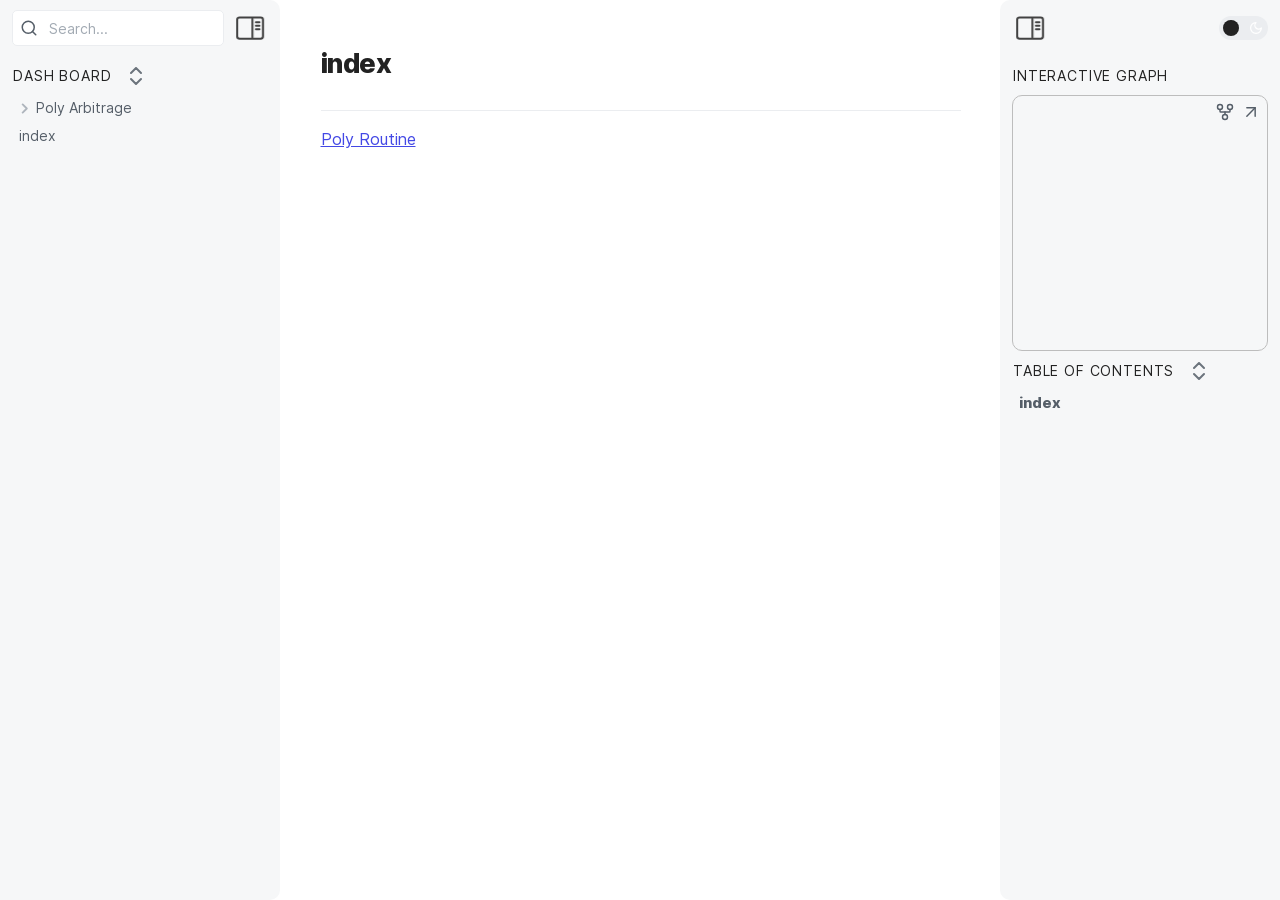
==== commit 2d9114e0: "000002" ====
--- a/index.html
+++ b/index.html
@@ -1,12 +1,12 @@
 <!DOCTYPE html> <html lang="zh-cn"><head>
 <title>index</title>
-<base href="..">
-<meta name="pathname" content="poly-arbitrage/index.html">
+<base href=".">
+<meta name="pathname" content="index.html">
 <meta name="description" content="Dash Board - index">
 <meta property="og:title" content="index">
 <meta property="og:description" content="Dash Board - index">
 <meta property="og:type" content="website">
-<meta property="og:url" content="poly-arbitrage/index.html">
+<meta property="og:url" content="index.html">
 <meta property="og:image" content="undefined">
 <meta charset="UTF-8"><meta property="og:site_name" content="Dash Board"><meta name="viewport" content="width=device-width, initial-scale=1.0, user-scalable=yes, minimum-scale=1.0, maximum-scale=5.0"><link rel="alternate" type="application/rss+xml" title="RSS Feed" href="site-lib/rss.xml"><script async="" id="webpage-script" src="site-lib/scripts/webpage.js" onload="this.onload=null;this.setAttribute(&quot;loaded&quot;, &quot;true&quot;)"></script><script async="" id="graph-wasm-script" src="site-lib/scripts/graph-wasm.js" onload="this.onload=null;this.setAttribute(&quot;loaded&quot;, &quot;true&quot;)"></script><script async="" id="graph-render-worker-script" src="site-lib/scripts/graph-render-worker.js" onload="this.onload=null;this.setAttribute(&quot;loaded&quot;, &quot;true&quot;)"></script><link rel="icon" href="site-lib/media/favicon.png"><link rel="preload" href="site-lib/styles/snippets.css" as="style" onload="this.onload=null;this.rel='stylesheet'"><noscript><link rel="stylesheet" href="site-lib/styles/snippets.css"></noscript><link rel="stylesheet" href="site-lib/styles/obsidian.css"><link rel="stylesheet" href="site-lib/styles/theme.css"><link rel="preload" href="site-lib/styles/global-variable-styles.css" as="style" onload="this.onload=null;this.rel='stylesheet'"><noscript><link rel="stylesheet" href="site-lib/styles/global-variable-styles.css"></noscript><link rel="preload" href="site-lib/styles/main-styles.css" as="style" onload="this.onload=null;this.rel='stylesheet'"><noscript><link rel="stylesheet" href="site-lib/styles/main-styles.css"></noscript><style>body{--line-width:40em;--line-width-adaptive:40em;--file-line-width:40em;--sidebar-width:min(20em, 80vw);--collapse-arrow-size:11px;--tree-vertical-spacing:1.3em;--sidebar-margin:12px}:root{background-color:#202124}.sidebar{height:100%;font-size:14px;z-index:10;min-width:calc(var(--sidebar-width) + var(--divider-width-hover));max-width:calc(var(--sidebar-width) + var(--divider-width-hover));position:relative;overflow:hidden;overflow:clip;transition:min-width ease-in-out,max-width ease-in-out;transition-duration:.2s;contain:size}#left-sidebar{left:0}#right-sidebar{right:0}.sidebar.is-collapsed{min-width:0;max-width:0}.sidebar.floating{position:absolute}.sidebar .leaf-content{height:100%;min-width:calc(var(--sidebar-width) - var(--divider-width-hover));top:0;padding:var(--sidebar-margin);padding-top:4em;line-height:var(--line-height-tight);background-color:var(--background-secondary);transition:background-color,border-right,border-left,box-shadow;transition-duration:var(--color-fade-speed);transition-timing-function:ease-in-out;position:absolute;display:flex;flex-direction:column}.sidebar:not(.is-collapsed) .leaf-content{min-width:calc(max(100%,var(--sidebar-width)) - 3px);max-width:calc(max(100%,var(--sidebar-width)) - 3px)}#left-sidebar-content{left:0;border-top-right-radius:var(--radius-l);border-bottom-right-radius:var(--radius-l)}#right-sidebar-content{right:0;border-top-left-radius:var(--radius-l);border-bottom-left-radius:var(--radius-l)}.sidebar #left-sidebar-content,.sidebar #right-sidebar-content{contain:none!important;container-type:normal!important;animation:none!important}.sidebar:has(.leaf-content:empty):has(.topbar-content:empty){display:none}.sidebar-topbar{height:calc(2.3em + 2 * var(--sidebar-margin));width:var(--sidebar-width);padding:var(--sidebar-margin);z-index:1;position:fixed;display:flex;align-items:center;transition:width ease-in-out;transition-duration:inherit}.sidebar.is-collapsed .sidebar-topbar{width:calc(2.3em + var(--sidebar-margin) * 2)}.sidebar .sidebar-topbar.is-collapsed{width:0}#left-sidebar .sidebar-topbar{left:0;flex-direction:row;border-top-right-radius:var(--radius-l)}#right-sidebar .sidebar-topbar{right:0;flex-direction:row-reverse;border-top-left-radius:var(--radius-l)}#left-sidebar .topbar-content{margin-right:calc(2.3em + var(--sidebar-margin));flex-direction:row}#right-sidebar .topbar-content{margin-left:calc(2.3em + var(--sidebar-margin));flex-direction:row-reverse}.topbar-content{overflow:hidden visible;overflow:clip visible;width:100%;height:100%;display:flex;align-items:center;transition:inherit}.sidebar.is-collapsed .topbar-content{width:0;transition:inherit}.clickable-icon.sidebar-collapse-icon{background-color:transparent;color:var(--icon-color-focused);padding:2px!important;margin:0!important;height:100%!important;width:2.3em!important;margin-inline:0.14em!important;position:absolute}#left-sidebar .clickable-icon.sidebar-collapse-icon{transform:rotateY(180deg);right:var(--sidebar-margin)}#right-sidebar .clickable-icon.sidebar-collapse-icon{transform:rotateY(180deg);left:var(--sidebar-margin)}.clickable-icon.sidebar-collapse-icon svg.svg-icon{width:100%;height:100%}.feature-title{margin-left:1px;text-transform:uppercase;letter-spacing:.06em;margin-top:.75em;margin-bottom:.75em}.feature-header{display:flex;align-items:center;padding-top:0;font-size:1em;padding-left:0}body.floating-sidebars .sidebar{position:absolute}body{transition:background-color var(--color-fade-speed) ease-in-out}#navbar:not(:empty){display:flex;align-items:center;justify-content:space-between;padding:.5em 1em;width:100%}#main{display:flex;flex-direction:column;height:100%;width:100%;align-items:stretch;justify-content:center}#main-horizontal{display:flex;flex-direction:row;flex-grow:1;width:100%;align-items:stretch;justify-content:center}#center-content{flex-basis:100%;max-width:100%;width:100%;height:100%;display:flex;flex-direction:column;align-items:center;transition:opacity .2s ease-in-out;contain:inline-size}.hide{opacity:0!important;transition:opacity .2s ease-in-out;pointer-events:none}#center-content>.obsidian-document{padding-left:2em;padding-right:1em;margin-bottom:0;width:100%;width:-webkit-fill-available;width:-moz-available;width:fill-available;transition:background-color var(--color-fade-speed) ease-in-out;border-top-right-radius:var(--window-radius,var(--radius-m));border-top-left-radius:var(--window-radius,var(--radius-m));overflow-x:hidden!important;overflow-y:auto!important;display:flex!important;flex-direction:column!important;align-items:center!important;contain:inline-size}body #center-content>.obsidian-document>.markdown-preview-sizer{padding-bottom:80vh;width:100%;max-width:var(--line-width);flex-basis:var(--line-width);transition:background-color var(--color-fade-speed) ease-in-out;contain:inline-size}#center-content>.obsidian-document>div{width:100%!important;transition:background-color var(--color-fade-speed) ease-in-out;contain:inline-size}#center-content>.obsidian-document:not([data-type=markdown]).embed{display:flex;padding:1em;height:100%;width:100%;align-items:center;justify-content:center}#center-content>.obsidian-document:not([data-type=markdown]).embed>*{max-width:100%;max-height:100%;object-fit:contain}:not(h1,h2,h3,h4,h5,h6,li):has(> :is(.math,table)){overflow-x:auto!important}#center-content>.obsidian-document:not([data-type=markdown]){overflow-x:auto;contain:content;padding:0;margin:0;height:100%}.obsidian-document[data-type=attachment]{display:flex;flex-direction:column;align-items:center;justify-content:center;height:100%;width:100%}.obsidian-document[data-type=attachment]>*{outline:0;border:none;box-shadow:none}.obsidian-document[data-type=attachment] :is(img){max-width:90%;max-height:90%;object-fit:contain}.obsidian-document[data-type=attachment]>:is(audio){width:100%;max-width:min(90%,var(--line-width))}.obsidian-document[data-type=attachment]>:is(embed,iframe,video){width:100%;height:100%;max-width:100%;max-height:100%;object-fit:contain}.canvas-wrapper>:is(.header,.footer){z-index:100;position:absolute;display:flex;justify-content:center;flex-direction:column;width:100%;align-items:center}.scroll-highlight{position:absolute;width:100%;height:100%;pointer-events:none;z-index:1000;background-color:hsla(var(--color-accent-hsl),.25);opacity:0;padding:1em;inset:50%;translate:-50% -50%;border-radius:var(--radius-s)}</style><script defer="">async function loadIncludes(){let e=document.querySelectorAll("link[itemprop='include']");for(const t of e){let e=t.getAttribute("href");try{let o="";if(e.startsWith("https:")||e.startsWith("http:")||"file:"!=window.location.protocol){const n=await fetch(e);if(!n.ok){console.log("Could not include file: "+e),t?.remove();continue}o=await n.text()}else{const t=document.getElementById(btoa(encodeURI(e)));if(t){const e=JSON.parse(decodeURI(atob(t.getAttribute("value")??"")));o=e?.data??""}}let n=document.createRange().createContextualFragment(o);t.before(n),t.remove(),console.log("Included text: "+o),console.log("Included file: "+e)}catch(o){t?.remove(),console.log("Could not include file: "+e,o);continue}}}document.addEventListener("DOMContentLoaded",(()=>{loadIncludes()}));let isFileProtocol="file:"==location.protocol;function waitLoadScripts(e,t){let o=e.map((e=>document.getElementById(e+"-script")));!function e(n){let l=o[n],c=n+1;l?(l&&"true"!=l.getAttribute("loaded")||n<o.length&&e(c),n<o.length&&l.addEventListener("load",(()=>e(c)))):n<o.length?e(c):t()}(0)}</script></head><body class="publish css-settings-manager show-inline-title show-ribbon is-focused"><script defer="">let theme=localStorage.getItem("theme")||(window.matchMedia("(prefers-color-scheme: dark)").matches?"dark":"light");"dark"==theme?(document.body.classList.add("theme-dark"),document.body.classList.remove("theme-light")):(document.body.classList.add("theme-light"),document.body.classList.remove("theme-dark")),window.innerWidth<480?document.body.classList.add("is-phone"):window.innerWidth<768?document.body.classList.add("is-tablet"):window.innerWidth<1024?document.body.classList.add("is-small-screen"):document.body.classList.add("is-large-screen")</script><div class="parsed-feature-container" style="display: contents;"><link itemprop="include" href="site-lib/html/custom-head-content-content.html"></div><div id="main"><div id="navbar"></div><div id="main-horizontal"><div id="left-content" class="leaf" style="--sidebar-width: var(--sidebar-width-left);"><div id="left-sidebar" class="sidebar"><div class="sidebar-handle"></div><div class="sidebar-topbar"><div class="topbar-content"><div id="search-container"><div id="search-wrapper"><input enterkeyhint="search" type="search" spellcheck="false" placeholder="Search..."><div aria-label="Clear search" id="search-clear-button"></div></div></div></div><div class="clickable-icon sidebar-collapse-icon"><svg xmlns="http://www.w3.org/2000/svg" width="100%" height="100%" viewBox="0 0 24 24" fill="none" stroke="currentColor" stroke-width="3" stroke-linecap="round" stroke-linejoin="round" class="svg-icon"><path d="M21 3H3C1.89543 3 1 3.89543 1 5V19C1 20.1046 1.89543 21 3 21H21C22.1046 21 23 20.1046 23 19V5C23 3.89543 22.1046 3 21 3Z"></path><path d="M10 4V20"></path><path d="M4 7H7"></path><path d="M4 10H7"></path><path d="M4 13H7"></path></svg></div></div><div class="sidebar-content-wrapper"><div id="left-sidebar-content" class="leaf-content"><link itemprop="include" href="site-lib/html/file-tree-content.html"></div></div><script defer="">let ls = document.querySelector("#left-sidebar"); ls.classList.toggle("is-collapsed", window.innerWidth < 768); ls.style.setProperty("--sidebar-width", localStorage.getItem("sidebar-left-width"));</script></div></div><div id="center-content" class="leaf"><div class="obsidian-document markdown-preview-view markdown-rendered node-insert-event is-readable-line-width allow-fold-headings allow-fold-lists show-indentation-guide show-properties" data-type="markdown"><style id="MJX-CHTML-styles">mjx-container[jax=CHTML]{line-height:0}mjx-container [space="1"]{margin-left:.111em}mjx-container [space="2"]{margin-left:.167em}mjx-container [space="3"]{margin-left:.222em}mjx-container [space="4"]{margin-left:.278em}mjx-container [space="5"]{margin-left:.333em}mjx-container [rspace="1"]{margin-right:.111em}mjx-container [rspace="2"]{margin-right:.167em}mjx-container [rspace="3"]{margin-right:.222em}mjx-container [rspace="4"]{margin-right:.278em}mjx-container [rspace="5"]{margin-right:.333em}mjx-container [size="s"]{font-size:70.7%}mjx-container [size=ss]{font-size:50%}mjx-container [size=Tn]{font-size:60%}mjx-container [size=sm]{font-size:85%}mjx-container [size=lg]{font-size:120%}mjx-container [size=Lg]{font-size:144%}mjx-container [size=LG]{font-size:173%}mjx-container [size=hg]{font-size:207%}mjx-container [size=HG]{font-size:249%}mjx-container [width=full]{width:100%}mjx-box{display:inline-block}mjx-block{display:block}mjx-itable{display:inline-table}mjx-row{display:table-row}mjx-row>*{display:table-cell}mjx-mtext{display:inline-block}mjx-mstyle{display:inline-block}mjx-merror{display:inline-block;color:red;background-color:#ff0}mjx-mphantom{visibility:hidden}mjx-assistive-mml{top:0;left:0;clip:rect(1px,1px,1px,1px);user-select:none;position:absolute!important;padding:1px 0 0!important;border:0!important;display:block!important;width:auto!important;overflow:hidden!important}mjx-assistive-mml[display=block]{width:100%!important}mjx-math{display:inline-block;text-align:left;line-height:0;text-indent:0;font-style:normal;font-weight:400;font-size:100%;font-size-adjust:none;letter-spacing:normal;border-collapse:collapse;overflow-wrap:normal;word-spacing:normal;white-space:nowrap;direction:ltr;padding:1px 0}mjx-container[jax=CHTML][display=true]{display:block;text-align:center;margin:1em 0}mjx-container[jax=CHTML][display=true][width=full]{display:flex}mjx-container[jax=CHTML][display=true] mjx-math{padding:0}mjx-container[jax=CHTML][justify=left]{text-align:left}mjx-container[jax=CHTML][justify=right]{text-align:right}mjx-mi{display:inline-block;text-align:left}mjx-c{display:inline-block}mjx-utext{display:inline-block;padding:.75em 0 .2em}mjx-msub{display:inline-block;text-align:left}mjx-mo{display:inline-block;text-align:left}mjx-stretchy-h{display:inline-table;width:100%}mjx-stretchy-h>*{display:table-cell;width:0}mjx-stretchy-h>*>mjx-c{display:inline-block;transform:scaleX(1)}mjx-stretchy-h>*>mjx-c::before{display:inline-block;width:initial}mjx-stretchy-h>mjx-ext{overflow:clip visible;width:100%}mjx-stretchy-h>mjx-ext>mjx-c::before{transform:scaleX(500)}mjx-stretchy-h>mjx-ext>mjx-c{width:0}mjx-stretchy-h>mjx-beg>mjx-c{margin-right:-.1em}mjx-stretchy-h>mjx-end>mjx-c{margin-left:-.1em}mjx-stretchy-v{display:inline-block}mjx-stretchy-v>*{display:block}mjx-stretchy-v>mjx-beg{height:0}mjx-stretchy-v>mjx-end>mjx-c{display:block}mjx-stretchy-v>*>mjx-c{transform:scaleY(1);transform-origin:left center;overflow:hidden}mjx-stretchy-v>mjx-ext{display:block;height:100%;box-sizing:border-box;border:0 solid transparent;overflow:visible clip}mjx-stretchy-v>mjx-ext>mjx-c::before{width:initial;box-sizing:border-box}mjx-stretchy-v>mjx-ext>mjx-c{transform:scaleY(500) translateY(.075em);overflow:visible}mjx-mark{display:inline-block;height:0}mjx-mn{display:inline-block;text-align:left}mjx-msubsup{display:inline-block;text-align:left}mjx-script{display:inline-block;padding-right:.05em;padding-left:.033em}mjx-script>mjx-spacer{display:block}mjx-c::before{display:block;width:0}.MJX-TEX{font-family:MJXZERO,MJXTEX}.TEX-B{font-family:MJXZERO,MJXTEX-B}.TEX-I{font-family:MJXZERO,MJXTEX-I}.TEX-MI{font-family:MJXZERO,MJXTEX-MI}.TEX-BI{font-family:MJXZERO,MJXTEX-BI}.TEX-S1{font-family:MJXZERO,MJXTEX-S1}.TEX-S2{font-family:MJXZERO,MJXTEX-S2}.TEX-S3{font-family:MJXZERO,MJXTEX-S3}.TEX-S4{font-family:MJXZERO,MJXTEX-S4}.TEX-A{font-family:MJXZERO,MJXTEX-A}.TEX-C{font-family:MJXZERO,MJXTEX-C}.TEX-CB{font-family:MJXZERO,MJXTEX-CB}.TEX-FR{font-family:MJXZERO,MJXTEX-FR}.TEX-FRB{font-family:MJXZERO,MJXTEX-FRB}.TEX-SS{font-family:MJXZERO,MJXTEX-SS}.TEX-SSB{font-family:MJXZERO,MJXTEX-SSB}.TEX-SSI{font-family:MJXZERO,MJXTEX-SSI}.TEX-SC{font-family:MJXZERO,MJXTEX-SC}.TEX-T{font-family:MJXZERO,MJXTEX-T}.TEX-V{font-family:MJXZERO,MJXTEX-V}.TEX-VB{font-family:MJXZERO,MJXTEX-VB}mjx-stretchy-h mjx-c,mjx-stretchy-v mjx-c{font-family:MJXZERO,MJXTEX-S1,MJXTEX-S4,MJXTEX,MJXTEX-A!important}@font-face{font-family:MJXZERO;src:url("site-lib/fonts/mathjax_zero.woff") format("woff")}@font-face{font-family:MJXTEX;src:url("site-lib/fonts/mathjax_main-regular.woff") format("woff")}@font-face{font-family:MJXTEX-B;src:url("site-lib/fonts/mathjax_main-bold.woff") format("woff")}@font-face{font-family:MJXTEX-I;src:url("site-lib/fonts/mathjax_math-italic.woff") format("woff")}@font-face{font-family:MJXTEX-MI;src:url("site-lib/fonts/mathjax_main-italic.woff") format("woff")}@font-face{font-family:MJXTEX-BI;src:url("site-lib/fonts/mathjax_math-bolditalic.woff") format("woff")}@font-face{font-family:MJXTEX-S1;src:url("site-lib/fonts/mathjax_size1-regular.woff") format("woff")}@font-face{font-family:MJXTEX-S2;src:url("site-lib/fonts/mathjax_size2-regular.woff") format("woff")}@font-face{font-family:MJXTEX-S3;src:url("site-lib/fonts/mathjax_size3-regular.woff") format("woff")}@font-face{font-family:MJXTEX-S4;src:url("site-lib/fonts/mathjax_size4-regular.woff") format("woff")}@font-face{font-family:MJXTEX-A;src:url("site-lib/fonts/mathjax_ams-regular.woff") format("woff")}@font-face{font-family:MJXTEX-C;src:url("site-lib/fonts/mathjax_calligraphic-regular.woff") format("woff")}@font-face{font-family:MJXTEX-CB;src:url("site-lib/fonts/mathjax_calligraphic-bold.woff") format("woff")}@font-face{font-family:MJXTEX-FR;src:url("site-lib/fonts/mathjax_fraktur-regular.woff") format("woff")}@font-face{font-family:MJXTEX-FRB;src:url("site-lib/fonts/mathjax_fraktur-bold.woff") format("woff")}@font-face{font-family:MJXTEX-SS;src:url("site-lib/fonts/mathjax_sansserif-regular.woff") format("woff")}@font-face{font-family:MJXTEX-SSB;src:url("site-lib/fonts/mathjax_sansserif-bold.woff") format("woff")}@font-face{font-family:MJXTEX-SSI;src:url("site-lib/fonts/mathjax_sansserif-italic.woff") format("woff")}@font-face{font-family:MJXTEX-SC;src:url("site-lib/fonts/mathjax_script-regular.woff") format("woff")}@font-face{font-family:MJXTEX-T;src:url("site-lib/fonts/mathjax_typewriter-regular.woff") format("woff")}@font-face{font-family:MJXTEX-V;src:url("site-lib/fonts/mathjax_vector-regular.woff") format("woff")}@font-face{font-family:MJXTEX-VB;src:url("site-lib/fonts/mathjax_vector-bold.woff") format("woff")}mjx-c.mjx-c1D456.TEX-I::before{padding:.661em .345em .011em 0;content:"i"}mjx-c.mjx-c1D461.TEX-I::before{padding:.626em .361em .011em 0;content:"t"}mjx-c.mjx-c5B::before{padding:.75em .278em .25em 0;content:"["}mjx-c.mjx-c30::before{padding:.666em .5em .022em 0;content:"0"}mjx-c.mjx-c2C::before{padding:.121em .278em .194em 0;content:","}mjx-c.mjx-c31::before{padding:.666em .5em 0 0;content:"1"}mjx-c.mjx-c5D::before{padding:.75em .278em .25em 0;content:"]"}mjx-c.mjx-c33::before{padding:.665em .5em .022em 0;content:"3"}mjx-c.mjx-c2B::before{padding:.583em .778em .082em 0;content:"+"}mjx-c.mjx-c1D716.TEX-I::before{padding:.431em .406em .011em 0;content:"ϵ"}mjx-c.mjx-c32::before{padding:.666em .5em 0 0;content:"2"}mjx-c.mjx-c2265::before{padding:.636em .778em .138em 0;content:"≥"}mjx-c.mjx-c2217::before{padding:.465em .5em 0 0;content:"∗"}</style><div class="markdown-preview-sizer markdown-preview-section"><div class="header"><h1 class="page-title heading inline-title" id="index_0">index</h1><div class="data-bar"></div></div><div class="markdown-preview-pusher" style="width: 1px; height: 0.1px; margin-bottom: 0px;"></div><div class="el-p"><p dir="auto"><a data-href="Poly Routine" href="poly-arbitrage/poly-routine.html" class="internal-link" target="_self" rel="noopener nofollow">Poly Routine</a></p></div><div class="footer"><div class="data-bar"></div></div></div></div></div><div id="right-content" class="leaf" style="--sidebar-width: var(--sidebar-width-right);"><div id="right-sidebar" class="sidebar"><div class="sidebar-handle"></div><div class="sidebar-topbar"><div class="topbar-content"><label class="theme-toggle-container" for="theme-toggle-input" id=""><input class="theme-toggle-input" type="checkbox" id="theme-toggle-input"><div class="toggle-background"></div></label></div><div class="clickable-icon sidebar-collapse-icon"><svg xmlns="http://www.w3.org/2000/svg" width="100%" height="100%" viewBox="0 0 24 24" fill="none" stroke="currentColor" stroke-width="3" stroke-linecap="round" stroke-linejoin="round" class="svg-icon"><path d="M21 3H3C1.89543 3 1 3.89543 1 5V19C1 20.1046 1.89543 21 3 21H21C22.1046 21 23 20.1046 23 19V5C23 3.89543 22.1046 3 21 3Z"></path><path d="M10 4V20"></path><path d="M4 7H7"></path><path d="M4 10H7"></path><path d="M4 13H7"></path></svg></div></div><div class="sidebar-content-wrapper"><div id="right-sidebar-content" class="leaf-content"><div class="graph-view-wrapper"><div class="feature-header"><div class="feature-title">Interactive Graph</div></div><div class="graph-view-placeholder">
 		<div class="graph-view-container">
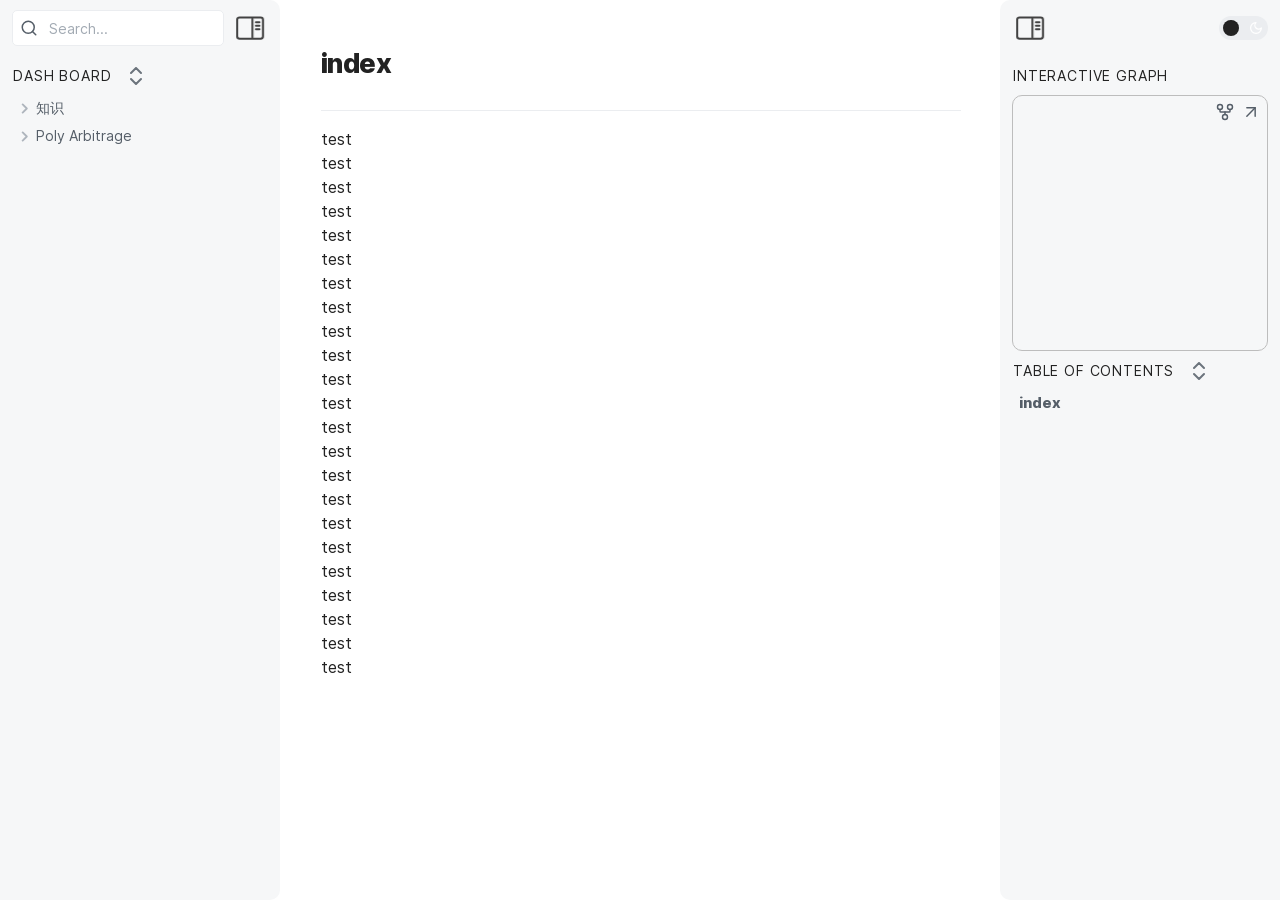
==== commit 63870cd6: "000003" ====
--- a/index.html
+++ b/index.html
@@ -1,14 +1,36 @@
 <!DOCTYPE html> <html lang="zh-cn"><head>
 <title>index</title>
-<base href=".">
-<meta name="pathname" content="index.html">
+<base href="..">
+<meta name="pathname" content="知识/index.html">
 <meta name="description" content="Dash Board - index">
 <meta property="og:title" content="index">
 <meta property="og:description" content="Dash Board - index">
 <meta property="og:type" content="website">
-<meta property="og:url" content="index.html">
+<meta property="og:url" content="知识/index.html">
 <meta property="og:image" content="undefined">
-<meta charset="UTF-8"><meta property="og:site_name" content="Dash Board"><meta name="viewport" content="width=device-width, initial-scale=1.0, user-scalable=yes, minimum-scale=1.0, maximum-scale=5.0"><link rel="alternate" type="application/rss+xml" title="RSS Feed" href="site-lib/rss.xml"><script async="" id="webpage-script" src="site-lib/scripts/webpage.js" onload="this.onload=null;this.setAttribute(&quot;loaded&quot;, &quot;true&quot;)"></script><script async="" id="graph-wasm-script" src="site-lib/scripts/graph-wasm.js" onload="this.onload=null;this.setAttribute(&quot;loaded&quot;, &quot;true&quot;)"></script><script async="" id="graph-render-worker-script" src="site-lib/scripts/graph-render-worker.js" onload="this.onload=null;this.setAttribute(&quot;loaded&quot;, &quot;true&quot;)"></script><link rel="icon" href="site-lib/media/favicon.png"><link rel="preload" href="site-lib/styles/snippets.css" as="style" onload="this.onload=null;this.rel='stylesheet'"><noscript><link rel="stylesheet" href="site-lib/styles/snippets.css"></noscript><link rel="stylesheet" href="site-lib/styles/obsidian.css"><link rel="stylesheet" href="site-lib/styles/theme.css"><link rel="preload" href="site-lib/styles/global-variable-styles.css" as="style" onload="this.onload=null;this.rel='stylesheet'"><noscript><link rel="stylesheet" href="site-lib/styles/global-variable-styles.css"></noscript><link rel="preload" href="site-lib/styles/main-styles.css" as="style" onload="this.onload=null;this.rel='stylesheet'"><noscript><link rel="stylesheet" href="site-lib/styles/main-styles.css"></noscript><style>body{--line-width:40em;--line-width-adaptive:40em;--file-line-width:40em;--sidebar-width:min(20em, 80vw);--collapse-arrow-size:11px;--tree-vertical-spacing:1.3em;--sidebar-margin:12px}:root{background-color:#202124}.sidebar{height:100%;font-size:14px;z-index:10;min-width:calc(var(--sidebar-width) + var(--divider-width-hover));max-width:calc(var(--sidebar-width) + var(--divider-width-hover));position:relative;overflow:hidden;overflow:clip;transition:min-width ease-in-out,max-width ease-in-out;transition-duration:.2s;contain:size}#left-sidebar{left:0}#right-sidebar{right:0}.sidebar.is-collapsed{min-width:0;max-width:0}.sidebar.floating{position:absolute}.sidebar .leaf-content{height:100%;min-width:calc(var(--sidebar-width) - var(--divider-width-hover));top:0;padding:var(--sidebar-margin);padding-top:4em;line-height:var(--line-height-tight);background-color:var(--background-secondary);transition:background-color,border-right,border-left,box-shadow;transition-duration:var(--color-fade-speed);transition-timing-function:ease-in-out;position:absolute;display:flex;flex-direction:column}.sidebar:not(.is-collapsed) .leaf-content{min-width:calc(max(100%,var(--sidebar-width)) - 3px);max-width:calc(max(100%,var(--sidebar-width)) - 3px)}#left-sidebar-content{left:0;border-top-right-radius:var(--radius-l);border-bottom-right-radius:var(--radius-l)}#right-sidebar-content{right:0;border-top-left-radius:var(--radius-l);border-bottom-left-radius:var(--radius-l)}.sidebar #left-sidebar-content,.sidebar #right-sidebar-content{contain:none!important;container-type:normal!important;animation:none!important}.sidebar:has(.leaf-content:empty):has(.topbar-content:empty){display:none}.sidebar-topbar{height:calc(2.3em + 2 * var(--sidebar-margin));width:var(--sidebar-width);padding:var(--sidebar-margin);z-index:1;position:fixed;display:flex;align-items:center;transition:width ease-in-out;transition-duration:inherit}.sidebar.is-collapsed .sidebar-topbar{width:calc(2.3em + var(--sidebar-margin) * 2)}.sidebar .sidebar-topbar.is-collapsed{width:0}#left-sidebar .sidebar-topbar{left:0;flex-direction:row;border-top-right-radius:var(--radius-l)}#right-sidebar .sidebar-topbar{right:0;flex-direction:row-reverse;border-top-left-radius:var(--radius-l)}#left-sidebar .topbar-content{margin-right:calc(2.3em + var(--sidebar-margin));flex-direction:row}#right-sidebar .topbar-content{margin-left:calc(2.3em + var(--sidebar-margin));flex-direction:row-reverse}.topbar-content{overflow:hidden visible;overflow:clip visible;width:100%;height:100%;display:flex;align-items:center;transition:inherit}.sidebar.is-collapsed .topbar-content{width:0;transition:inherit}.clickable-icon.sidebar-collapse-icon{background-color:transparent;color:var(--icon-color-focused);padding:2px!important;margin:0!important;height:100%!important;width:2.3em!important;margin-inline:0.14em!important;position:absolute}#left-sidebar .clickable-icon.sidebar-collapse-icon{transform:rotateY(180deg);right:var(--sidebar-margin)}#right-sidebar .clickable-icon.sidebar-collapse-icon{transform:rotateY(180deg);left:var(--sidebar-margin)}.clickable-icon.sidebar-collapse-icon svg.svg-icon{width:100%;height:100%}.feature-title{margin-left:1px;text-transform:uppercase;letter-spacing:.06em;margin-top:.75em;margin-bottom:.75em}.feature-header{display:flex;align-items:center;padding-top:0;font-size:1em;padding-left:0}body.floating-sidebars .sidebar{position:absolute}body{transition:background-color var(--color-fade-speed) ease-in-out}#navbar:not(:empty){display:flex;align-items:center;justify-content:space-between;padding:.5em 1em;width:100%}#main{display:flex;flex-direction:column;height:100%;width:100%;align-items:stretch;justify-content:center}#main-horizontal{display:flex;flex-direction:row;flex-grow:1;width:100%;align-items:stretch;justify-content:center}#center-content{flex-basis:100%;max-width:100%;width:100%;height:100%;display:flex;flex-direction:column;align-items:center;transition:opacity .2s ease-in-out;contain:inline-size}.hide{opacity:0!important;transition:opacity .2s ease-in-out;pointer-events:none}#center-content>.obsidian-document{padding-left:2em;padding-right:1em;margin-bottom:0;width:100%;width:-webkit-fill-available;width:-moz-available;width:fill-available;transition:background-color var(--color-fade-speed) ease-in-out;border-top-right-radius:var(--window-radius,var(--radius-m));border-top-left-radius:var(--window-radius,var(--radius-m));overflow-x:hidden!important;overflow-y:auto!important;display:flex!important;flex-direction:column!important;align-items:center!important;contain:inline-size}body #center-content>.obsidian-document>.markdown-preview-sizer{padding-bottom:80vh;width:100%;max-width:var(--line-width);flex-basis:var(--line-width);transition:background-color var(--color-fade-speed) ease-in-out;contain:inline-size}#center-content>.obsidian-document>div{width:100%!important;transition:background-color var(--color-fade-speed) ease-in-out;contain:inline-size}#center-content>.obsidian-document:not([data-type=markdown]).embed{display:flex;padding:1em;height:100%;width:100%;align-items:center;justify-content:center}#center-content>.obsidian-document:not([data-type=markdown]).embed>*{max-width:100%;max-height:100%;object-fit:contain}:not(h1,h2,h3,h4,h5,h6,li):has(> :is(.math,table)){overflow-x:auto!important}#center-content>.obsidian-document:not([data-type=markdown]){overflow-x:auto;contain:content;padding:0;margin:0;height:100%}.obsidian-document[data-type=attachment]{display:flex;flex-direction:column;align-items:center;justify-content:center;height:100%;width:100%}.obsidian-document[data-type=attachment]>*{outline:0;border:none;box-shadow:none}.obsidian-document[data-type=attachment] :is(img){max-width:90%;max-height:90%;object-fit:contain}.obsidian-document[data-type=attachment]>:is(audio){width:100%;max-width:min(90%,var(--line-width))}.obsidian-document[data-type=attachment]>:is(embed,iframe,video){width:100%;height:100%;max-width:100%;max-height:100%;object-fit:contain}.canvas-wrapper>:is(.header,.footer){z-index:100;position:absolute;display:flex;justify-content:center;flex-direction:column;width:100%;align-items:center}.scroll-highlight{position:absolute;width:100%;height:100%;pointer-events:none;z-index:1000;background-color:hsla(var(--color-accent-hsl),.25);opacity:0;padding:1em;inset:50%;translate:-50% -50%;border-radius:var(--radius-s)}</style><script defer="">async function loadIncludes(){let e=document.querySelectorAll("link[itemprop='include']");for(const t of e){let e=t.getAttribute("href");try{let o="";if(e.startsWith("https:")||e.startsWith("http:")||"file:"!=window.location.protocol){const n=await fetch(e);if(!n.ok){console.log("Could not include file: "+e),t?.remove();continue}o=await n.text()}else{const t=document.getElementById(btoa(encodeURI(e)));if(t){const e=JSON.parse(decodeURI(atob(t.getAttribute("value")??"")));o=e?.data??""}}let n=document.createRange().createContextualFragment(o);t.before(n),t.remove(),console.log("Included text: "+o),console.log("Included file: "+e)}catch(o){t?.remove(),console.log("Could not include file: "+e,o);continue}}}document.addEventListener("DOMContentLoaded",(()=>{loadIncludes()}));let isFileProtocol="file:"==location.protocol;function waitLoadScripts(e,t){let o=e.map((e=>document.getElementById(e+"-script")));!function e(n){let l=o[n],c=n+1;l?(l&&"true"!=l.getAttribute("loaded")||n<o.length&&e(c),n<o.length&&l.addEventListener("load",(()=>e(c)))):n<o.length?e(c):t()}(0)}</script></head><body class="publish css-settings-manager show-inline-title show-ribbon is-focused"><script defer="">let theme=localStorage.getItem("theme")||(window.matchMedia("(prefers-color-scheme: dark)").matches?"dark":"light");"dark"==theme?(document.body.classList.add("theme-dark"),document.body.classList.remove("theme-light")):(document.body.classList.add("theme-light"),document.body.classList.remove("theme-dark")),window.innerWidth<480?document.body.classList.add("is-phone"):window.innerWidth<768?document.body.classList.add("is-tablet"):window.innerWidth<1024?document.body.classList.add("is-small-screen"):document.body.classList.add("is-large-screen")</script><div class="parsed-feature-container" style="display: contents;"><link itemprop="include" href="site-lib/html/custom-head-content-content.html"></div><div id="main"><div id="navbar"></div><div id="main-horizontal"><div id="left-content" class="leaf" style="--sidebar-width: var(--sidebar-width-left);"><div id="left-sidebar" class="sidebar"><div class="sidebar-handle"></div><div class="sidebar-topbar"><div class="topbar-content"><div id="search-container"><div id="search-wrapper"><input enterkeyhint="search" type="search" spellcheck="false" placeholder="Search..."><div aria-label="Clear search" id="search-clear-button"></div></div></div></div><div class="clickable-icon sidebar-collapse-icon"><svg xmlns="http://www.w3.org/2000/svg" width="100%" height="100%" viewBox="0 0 24 24" fill="none" stroke="currentColor" stroke-width="3" stroke-linecap="round" stroke-linejoin="round" class="svg-icon"><path d="M21 3H3C1.89543 3 1 3.89543 1 5V19C1 20.1046 1.89543 21 3 21H21C22.1046 21 23 20.1046 23 19V5C23 3.89543 22.1046 3 21 3Z"></path><path d="M10 4V20"></path><path d="M4 7H7"></path><path d="M4 10H7"></path><path d="M4 13H7"></path></svg></div></div><div class="sidebar-content-wrapper"><div id="left-sidebar-content" class="leaf-content"><link itemprop="include" href="site-lib/html/file-tree-content.html"></div></div><script defer="">let ls = document.querySelector("#left-sidebar"); ls.classList.toggle("is-collapsed", window.innerWidth < 768); ls.style.setProperty("--sidebar-width", localStorage.getItem("sidebar-left-width"));</script></div></div><div id="center-content" class="leaf"><div class="obsidian-document markdown-preview-view markdown-rendered node-insert-event is-readable-line-width allow-fold-headings allow-fold-lists show-indentation-guide show-properties" data-type="markdown"><style id="MJX-CHTML-styles">mjx-container[jax=CHTML]{line-height:0}mjx-container [space="1"]{margin-left:.111em}mjx-container [space="2"]{margin-left:.167em}mjx-container [space="3"]{margin-left:.222em}mjx-container [space="4"]{margin-left:.278em}mjx-container [space="5"]{margin-left:.333em}mjx-container [rspace="1"]{margin-right:.111em}mjx-container [rspace="2"]{margin-right:.167em}mjx-container [rspace="3"]{margin-right:.222em}mjx-container [rspace="4"]{margin-right:.278em}mjx-container [rspace="5"]{margin-right:.333em}mjx-container [size="s"]{font-size:70.7%}mjx-container [size=ss]{font-size:50%}mjx-container [size=Tn]{font-size:60%}mjx-container [size=sm]{font-size:85%}mjx-container [size=lg]{font-size:120%}mjx-container [size=Lg]{font-size:144%}mjx-container [size=LG]{font-size:173%}mjx-container [size=hg]{font-size:207%}mjx-container [size=HG]{font-size:249%}mjx-container [width=full]{width:100%}mjx-box{display:inline-block}mjx-block{display:block}mjx-itable{display:inline-table}mjx-row{display:table-row}mjx-row>*{display:table-cell}mjx-mtext{display:inline-block}mjx-mstyle{display:inline-block}mjx-merror{display:inline-block;color:red;background-color:#ff0}mjx-mphantom{visibility:hidden}mjx-assistive-mml{top:0;left:0;clip:rect(1px,1px,1px,1px);user-select:none;position:absolute!important;padding:1px 0 0!important;border:0!important;display:block!important;width:auto!important;overflow:hidden!important}mjx-assistive-mml[display=block]{width:100%!important}mjx-math{display:inline-block;text-align:left;line-height:0;text-indent:0;font-style:normal;font-weight:400;font-size:100%;font-size-adjust:none;letter-spacing:normal;border-collapse:collapse;overflow-wrap:normal;word-spacing:normal;white-space:nowrap;direction:ltr;padding:1px 0}mjx-container[jax=CHTML][display=true]{display:block;text-align:center;margin:1em 0}mjx-container[jax=CHTML][display=true][width=full]{display:flex}mjx-container[jax=CHTML][display=true] mjx-math{padding:0}mjx-container[jax=CHTML][justify=left]{text-align:left}mjx-container[jax=CHTML][justify=right]{text-align:right}mjx-mi{display:inline-block;text-align:left}mjx-c{display:inline-block}mjx-utext{display:inline-block;padding:.75em 0 .2em}mjx-msub{display:inline-block;text-align:left}mjx-mo{display:inline-block;text-align:left}mjx-stretchy-h{display:inline-table;width:100%}mjx-stretchy-h>*{display:table-cell;width:0}mjx-stretchy-h>*>mjx-c{display:inline-block;transform:scaleX(1)}mjx-stretchy-h>*>mjx-c::before{display:inline-block;width:initial}mjx-stretchy-h>mjx-ext{overflow:clip visible;width:100%}mjx-stretchy-h>mjx-ext>mjx-c::before{transform:scaleX(500)}mjx-stretchy-h>mjx-ext>mjx-c{width:0}mjx-stretchy-h>mjx-beg>mjx-c{margin-right:-.1em}mjx-stretchy-h>mjx-end>mjx-c{margin-left:-.1em}mjx-stretchy-v{display:inline-block}mjx-stretchy-v>*{display:block}mjx-stretchy-v>mjx-beg{height:0}mjx-stretchy-v>mjx-end>mjx-c{display:block}mjx-stretchy-v>*>mjx-c{transform:scaleY(1);transform-origin:left center;overflow:hidden}mjx-stretchy-v>mjx-ext{display:block;height:100%;box-sizing:border-box;border:0 solid transparent;overflow:visible clip}mjx-stretchy-v>mjx-ext>mjx-c::before{width:initial;box-sizing:border-box}mjx-stretchy-v>mjx-ext>mjx-c{transform:scaleY(500) translateY(.075em);overflow:visible}mjx-mark{display:inline-block;height:0}mjx-mn{display:inline-block;text-align:left}mjx-msubsup{display:inline-block;text-align:left}mjx-script{display:inline-block;padding-right:.05em;padding-left:.033em}mjx-script>mjx-spacer{display:block}mjx-c::before{display:block;width:0}.MJX-TEX{font-family:MJXZERO,MJXTEX}.TEX-B{font-family:MJXZERO,MJXTEX-B}.TEX-I{font-family:MJXZERO,MJXTEX-I}.TEX-MI{font-family:MJXZERO,MJXTEX-MI}.TEX-BI{font-family:MJXZERO,MJXTEX-BI}.TEX-S1{font-family:MJXZERO,MJXTEX-S1}.TEX-S2{font-family:MJXZERO,MJXTEX-S2}.TEX-S3{font-family:MJXZERO,MJXTEX-S3}.TEX-S4{font-family:MJXZERO,MJXTEX-S4}.TEX-A{font-family:MJXZERO,MJXTEX-A}.TEX-C{font-family:MJXZERO,MJXTEX-C}.TEX-CB{font-family:MJXZERO,MJXTEX-CB}.TEX-FR{font-family:MJXZERO,MJXTEX-FR}.TEX-FRB{font-family:MJXZERO,MJXTEX-FRB}.TEX-SS{font-family:MJXZERO,MJXTEX-SS}.TEX-SSB{font-family:MJXZERO,MJXTEX-SSB}.TEX-SSI{font-family:MJXZERO,MJXTEX-SSI}.TEX-SC{font-family:MJXZERO,MJXTEX-SC}.TEX-T{font-family:MJXZERO,MJXTEX-T}.TEX-V{font-family:MJXZERO,MJXTEX-V}.TEX-VB{font-family:MJXZERO,MJXTEX-VB}mjx-stretchy-h mjx-c,mjx-stretchy-v mjx-c{font-family:MJXZERO,MJXTEX-S1,MJXTEX-S4,MJXTEX,MJXTEX-A!important}@font-face{font-family:MJXZERO;src:url("site-lib/fonts/mathjax_zero.woff") format("woff")}@font-face{font-family:MJXTEX;src:url("site-lib/fonts/mathjax_main-regular.woff") format("woff")}@font-face{font-family:MJXTEX-B;src:url("site-lib/fonts/mathjax_main-bold.woff") format("woff")}@font-face{font-family:MJXTEX-I;src:url("site-lib/fonts/mathjax_math-italic.woff") format("woff")}@font-face{font-family:MJXTEX-MI;src:url("site-lib/fonts/mathjax_main-italic.woff") format("woff")}@font-face{font-family:MJXTEX-BI;src:url("site-lib/fonts/mathjax_math-bolditalic.woff") format("woff")}@font-face{font-family:MJXTEX-S1;src:url("site-lib/fonts/mathjax_size1-regular.woff") format("woff")}@font-face{font-family:MJXTEX-S2;src:url("site-lib/fonts/mathjax_size2-regular.woff") format("woff")}@font-face{font-family:MJXTEX-S3;src:url("site-lib/fonts/mathjax_size3-regular.woff") format("woff")}@font-face{font-family:MJXTEX-S4;src:url("site-lib/fonts/mathjax_size4-regular.woff") format("woff")}@font-face{font-family:MJXTEX-A;src:url("site-lib/fonts/mathjax_ams-regular.woff") format("woff")}@font-face{font-family:MJXTEX-C;src:url("site-lib/fonts/mathjax_calligraphic-regular.woff") format("woff")}@font-face{font-family:MJXTEX-CB;src:url("site-lib/fonts/mathjax_calligraphic-bold.woff") format("woff")}@font-face{font-family:MJXTEX-FR;src:url("site-lib/fonts/mathjax_fraktur-regular.woff") format("woff")}@font-face{font-family:MJXTEX-FRB;src:url("site-lib/fonts/mathjax_fraktur-bold.woff") format("woff")}@font-face{font-family:MJXTEX-SS;src:url("site-lib/fonts/mathjax_sansserif-regular.woff") format("woff")}@font-face{font-family:MJXTEX-SSB;src:url("site-lib/fonts/mathjax_sansserif-bold.woff") format("woff")}@font-face{font-family:MJXTEX-SSI;src:url("site-lib/fonts/mathjax_sansserif-italic.woff") format("woff")}@font-face{font-family:MJXTEX-SC;src:url("site-lib/fonts/mathjax_script-regular.woff") format("woff")}@font-face{font-family:MJXTEX-T;src:url("site-lib/fonts/mathjax_typewriter-regular.woff") format("woff")}@font-face{font-family:MJXTEX-V;src:url("site-lib/fonts/mathjax_vector-regular.woff") format("woff")}@font-face{font-family:MJXTEX-VB;src:url("site-lib/fonts/mathjax_vector-bold.woff") format("woff")}mjx-c.mjx-c1D456.TEX-I::before{padding:.661em .345em .011em 0;content:"i"}mjx-c.mjx-c1D461.TEX-I::before{padding:.626em .361em .011em 0;content:"t"}mjx-c.mjx-c5B::before{padding:.75em .278em .25em 0;content:"["}mjx-c.mjx-c30::before{padding:.666em .5em .022em 0;content:"0"}mjx-c.mjx-c2C::before{padding:.121em .278em .194em 0;content:","}mjx-c.mjx-c31::before{padding:.666em .5em 0 0;content:"1"}mjx-c.mjx-c5D::before{padding:.75em .278em .25em 0;content:"]"}mjx-c.mjx-c33::before{padding:.665em .5em .022em 0;content:"3"}mjx-c.mjx-c2B::before{padding:.583em .778em .082em 0;content:"+"}mjx-c.mjx-c1D716.TEX-I::before{padding:.431em .406em .011em 0;content:"ϵ"}mjx-c.mjx-c32::before{padding:.666em .5em 0 0;content:"2"}mjx-c.mjx-c2265::before{padding:.636em .778em .138em 0;content:"≥"}mjx-c.mjx-c2217::before{padding:.465em .5em 0 0;content:"∗"}</style><div class="markdown-preview-sizer markdown-preview-section"><div class="header"><h1 class="page-title heading inline-title" id="index_0">index</h1><div class="data-bar"></div></div><div class="markdown-preview-pusher" style="width: 1px; height: 0.1px; margin-bottom: 0px;"></div><div class="el-p"><p dir="auto"><a data-href="Poly Routine" href="poly-arbitrage/poly-routine.html" class="internal-link" target="_self" rel="noopener nofollow">Poly Routine</a></p></div><div class="footer"><div class="data-bar"></div></div></div></div></div><div id="right-content" class="leaf" style="--sidebar-width: var(--sidebar-width-right);"><div id="right-sidebar" class="sidebar"><div class="sidebar-handle"></div><div class="sidebar-topbar"><div class="topbar-content"><label class="theme-toggle-container" for="theme-toggle-input" id=""><input class="theme-toggle-input" type="checkbox" id="theme-toggle-input"><div class="toggle-background"></div></label></div><div class="clickable-icon sidebar-collapse-icon"><svg xmlns="http://www.w3.org/2000/svg" width="100%" height="100%" viewBox="0 0 24 24" fill="none" stroke="currentColor" stroke-width="3" stroke-linecap="round" stroke-linejoin="round" class="svg-icon"><path d="M21 3H3C1.89543 3 1 3.89543 1 5V19C1 20.1046 1.89543 21 3 21H21C22.1046 21 23 20.1046 23 19V5C23 3.89543 22.1046 3 21 3Z"></path><path d="M10 4V20"></path><path d="M4 7H7"></path><path d="M4 10H7"></path><path d="M4 13H7"></path></svg></div></div><div class="sidebar-content-wrapper"><div id="right-sidebar-content" class="leaf-content"><div class="graph-view-wrapper"><div class="feature-header"><div class="feature-title">Interactive Graph</div></div><div class="graph-view-placeholder">
+<meta charset="UTF-8"><meta property="og:site_name" content="Dash Board"><meta name="viewport" content="width=device-width, initial-scale=1.0, user-scalable=yes, minimum-scale=1.0, maximum-scale=5.0"><link rel="alternate" type="application/rss+xml" title="RSS Feed" href="site-lib/rss.xml"><script async="" id="webpage-script" src="site-lib/scripts/webpage.js" onload="this.onload=null;this.setAttribute(&quot;loaded&quot;, &quot;true&quot;)"></script><script async="" id="graph-wasm-script" src="site-lib/scripts/graph-wasm.js" onload="this.onload=null;this.setAttribute(&quot;loaded&quot;, &quot;true&quot;)"></script><script async="" id="graph-render-worker-script" src="site-lib/scripts/graph-render-worker.js" onload="this.onload=null;this.setAttribute(&quot;loaded&quot;, &quot;true&quot;)"></script><link rel="icon" href="site-lib/media/favicon.png"><link rel="preload" href="site-lib/styles/snippets.css" as="style" onload="this.onload=null;this.rel='stylesheet'"><noscript><link rel="stylesheet" href="site-lib/styles/snippets.css"></noscript><link rel="stylesheet" href="site-lib/styles/obsidian.css"><link rel="stylesheet" href="site-lib/styles/theme.css"><link rel="preload" href="site-lib/styles/global-variable-styles.css" as="style" onload="this.onload=null;this.rel='stylesheet'"><noscript><link rel="stylesheet" href="site-lib/styles/global-variable-styles.css"></noscript><link rel="preload" href="site-lib/styles/main-styles.css" as="style" onload="this.onload=null;this.rel='stylesheet'"><noscript><link rel="stylesheet" href="site-lib/styles/main-styles.css"></noscript><style>body{--line-width:40em;--line-width-adaptive:40em;--file-line-width:40em;--sidebar-width:min(20em, 80vw);--collapse-arrow-size:11px;--tree-vertical-spacing:1.3em;--sidebar-margin:12px}:root{background-color:#202124}.sidebar{height:100%;font-size:14px;z-index:10;min-width:calc(var(--sidebar-width) + var(--divider-width-hover));max-width:calc(var(--sidebar-width) + var(--divider-width-hover));position:relative;overflow:hidden;overflow:clip;transition:min-width ease-in-out,max-width ease-in-out;transition-duration:.2s;contain:size}#left-sidebar{left:0}#right-sidebar{right:0}.sidebar.is-collapsed{min-width:0;max-width:0}.sidebar.floating{position:absolute}.sidebar .leaf-content{height:100%;min-width:calc(var(--sidebar-width) - var(--divider-width-hover));top:0;padding:var(--sidebar-margin);padding-top:4em;line-height:var(--line-height-tight);background-color:var(--background-secondary);transition:background-color,border-right,border-left,box-shadow;transition-duration:var(--color-fade-speed);transition-timing-function:ease-in-out;position:absolute;display:flex;flex-direction:column}.sidebar:not(.is-collapsed) .leaf-content{min-width:calc(max(100%,var(--sidebar-width)) - 3px);max-width:calc(max(100%,var(--sidebar-width)) - 3px)}#left-sidebar-content{left:0;border-top-right-radius:var(--radius-l);border-bottom-right-radius:var(--radius-l)}#right-sidebar-content{right:0;border-top-left-radius:var(--radius-l);border-bottom-left-radius:var(--radius-l)}.sidebar #left-sidebar-content,.sidebar #right-sidebar-content{contain:none!important;container-type:normal!important;animation:none!important}.sidebar:has(.leaf-content:empty):has(.topbar-content:empty){display:none}.sidebar-topbar{height:calc(2.3em + 2 * var(--sidebar-margin));width:var(--sidebar-width);padding:var(--sidebar-margin);z-index:1;position:fixed;display:flex;align-items:center;transition:width ease-in-out;transition-duration:inherit}.sidebar.is-collapsed .sidebar-topbar{width:calc(2.3em + var(--sidebar-margin) * 2)}.sidebar .sidebar-topbar.is-collapsed{width:0}#left-sidebar .sidebar-topbar{left:0;flex-direction:row;border-top-right-radius:var(--radius-l)}#right-sidebar .sidebar-topbar{right:0;flex-direction:row-reverse;border-top-left-radius:var(--radius-l)}#left-sidebar .topbar-content{margin-right:calc(2.3em + var(--sidebar-margin));flex-direction:row}#right-sidebar .topbar-content{margin-left:calc(2.3em + var(--sidebar-margin));flex-direction:row-reverse}.topbar-content{overflow:hidden visible;overflow:clip visible;width:100%;height:100%;display:flex;align-items:center;transition:inherit}.sidebar.is-collapsed .topbar-content{width:0;transition:inherit}.clickable-icon.sidebar-collapse-icon{background-color:transparent;color:var(--icon-color-focused);padding:2px!important;margin:0!important;height:100%!important;width:2.3em!important;margin-inline:0.14em!important;position:absolute}#left-sidebar .clickable-icon.sidebar-collapse-icon{transform:rotateY(180deg);right:var(--sidebar-margin)}#right-sidebar .clickable-icon.sidebar-collapse-icon{transform:rotateY(180deg);left:var(--sidebar-margin)}.clickable-icon.sidebar-collapse-icon svg.svg-icon{width:100%;height:100%}.feature-title{margin-left:1px;text-transform:uppercase;letter-spacing:.06em;margin-top:.75em;margin-bottom:.75em}.feature-header{display:flex;align-items:center;padding-top:0;font-size:1em;padding-left:0}body.floating-sidebars .sidebar{position:absolute}body{transition:background-color var(--color-fade-speed) ease-in-out}#navbar:not(:empty){display:flex;align-items:center;justify-content:space-between;padding:.5em 1em;width:100%}#main{display:flex;flex-direction:column;height:100%;width:100%;align-items:stretch;justify-content:center}#main-horizontal{display:flex;flex-direction:row;flex-grow:1;width:100%;align-items:stretch;justify-content:center}#center-content{flex-basis:100%;max-width:100%;width:100%;height:100%;display:flex;flex-direction:column;align-items:center;transition:opacity .2s ease-in-out;contain:inline-size}.hide{opacity:0!important;transition:opacity .2s ease-in-out;pointer-events:none}#center-content>.obsidian-document{padding-left:2em;padding-right:1em;margin-bottom:0;width:100%;width:-webkit-fill-available;width:-moz-available;width:fill-available;transition:background-color var(--color-fade-speed) ease-in-out;border-top-right-radius:var(--window-radius,var(--radius-m));border-top-left-radius:var(--window-radius,var(--radius-m));overflow-x:hidden!important;overflow-y:auto!important;display:flex!important;flex-direction:column!important;align-items:center!important;contain:inline-size}body #center-content>.obsidian-document>.markdown-preview-sizer{padding-bottom:80vh;width:100%;max-width:var(--line-width);flex-basis:var(--line-width);transition:background-color var(--color-fade-speed) ease-in-out;contain:inline-size}#center-content>.obsidian-document>div{width:100%!important;transition:background-color var(--color-fade-speed) ease-in-out;contain:inline-size}#center-content>.obsidian-document:not([data-type=markdown]).embed{display:flex;padding:1em;height:100%;width:100%;align-items:center;justify-content:center}#center-content>.obsidian-document:not([data-type=markdown]).embed>*{max-width:100%;max-height:100%;object-fit:contain}:not(h1,h2,h3,h4,h5,h6,li):has(> :is(.math,table)){overflow-x:auto!important}#center-content>.obsidian-document:not([data-type=markdown]){overflow-x:auto;contain:content;padding:0;margin:0;height:100%}.obsidian-document[data-type=attachment]{display:flex;flex-direction:column;align-items:center;justify-content:center;height:100%;width:100%}.obsidian-document[data-type=attachment]>*{outline:0;border:none;box-shadow:none}.obsidian-document[data-type=attachment] :is(img){max-width:90%;max-height:90%;object-fit:contain}.obsidian-document[data-type=attachment]>:is(audio){width:100%;max-width:min(90%,var(--line-width))}.obsidian-document[data-type=attachment]>:is(embed,iframe,video){width:100%;height:100%;max-width:100%;max-height:100%;object-fit:contain}.canvas-wrapper>:is(.header,.footer){z-index:100;position:absolute;display:flex;justify-content:center;flex-direction:column;width:100%;align-items:center}.scroll-highlight{position:absolute;width:100%;height:100%;pointer-events:none;z-index:1000;background-color:hsla(var(--color-accent-hsl),.25);opacity:0;padding:1em;inset:50%;translate:-50% -50%;border-radius:var(--radius-s)}</style><script defer="">async function loadIncludes(){let e=document.querySelectorAll("link[itemprop='include']");for(const t of e){let e=t.getAttribute("href");try{let o="";if(e.startsWith("https:")||e.startsWith("http:")||"file:"!=window.location.protocol){const n=await fetch(e);if(!n.ok){console.log("Could not include file: "+e),t?.remove();continue}o=await n.text()}else{const t=document.getElementById(btoa(encodeURI(e)));if(t){const e=JSON.parse(decodeURI(atob(t.getAttribute("value")??"")));o=e?.data??""}}let n=document.createRange().createContextualFragment(o);t.before(n),t.remove(),console.log("Included text: "+o),console.log("Included file: "+e)}catch(o){t?.remove(),console.log("Could not include file: "+e,o);continue}}}document.addEventListener("DOMContentLoaded",(()=>{loadIncludes()}));let isFileProtocol="file:"==location.protocol;function waitLoadScripts(e,t){let o=e.map((e=>document.getElementById(e+"-script")));!function e(n){let l=o[n],c=n+1;l?(l&&"true"!=l.getAttribute("loaded")||n<o.length&&e(c),n<o.length&&l.addEventListener("load",(()=>e(c)))):n<o.length?e(c):t()}(0)}</script></head><body class="publish css-settings-manager show-inline-title show-ribbon is-focused"><script defer="">let theme=localStorage.getItem("theme")||(window.matchMedia("(prefers-color-scheme: dark)").matches?"dark":"light");"dark"==theme?(document.body.classList.add("theme-dark"),document.body.classList.remove("theme-light")):(document.body.classList.add("theme-light"),document.body.classList.remove("theme-dark")),window.innerWidth<480?document.body.classList.add("is-phone"):window.innerWidth<768?document.body.classList.add("is-tablet"):window.innerWidth<1024?document.body.classList.add("is-small-screen"):document.body.classList.add("is-large-screen")</script><div class="parsed-feature-container" style="display: contents;"><link itemprop="include" href="site-lib/html/custom-head-content-content.html"></div><div id="main"><div id="navbar"></div><div id="main-horizontal"><div id="left-content" class="leaf" style="--sidebar-width: var(--sidebar-width-left);"><div id="left-sidebar" class="sidebar"><div class="sidebar-handle"></div><div class="sidebar-topbar"><div class="topbar-content"><div id="search-container"><div id="search-wrapper"><input enterkeyhint="search" type="search" spellcheck="false" placeholder="Search..."><div aria-label="Clear search" id="search-clear-button"></div></div></div></div><div class="clickable-icon sidebar-collapse-icon"><svg xmlns="http://www.w3.org/2000/svg" width="100%" height="100%" viewBox="0 0 24 24" fill="none" stroke="currentColor" stroke-width="3" stroke-linecap="round" stroke-linejoin="round" class="svg-icon"><path d="M21 3H3C1.89543 3 1 3.89543 1 5V19C1 20.1046 1.89543 21 3 21H21C22.1046 21 23 20.1046 23 19V5C23 3.89543 22.1046 3 21 3Z"></path><path d="M10 4V20"></path><path d="M4 7H7"></path><path d="M4 10H7"></path><path d="M4 13H7"></path></svg></div></div><div class="sidebar-content-wrapper"><div id="left-sidebar-content" class="leaf-content"><link itemprop="include" href="site-lib/html/file-tree-content.html"></div></div><script defer="">let ls = document.querySelector("#left-sidebar"); ls.classList.toggle("is-collapsed", window.innerWidth < 768); ls.style.setProperty("--sidebar-width", localStorage.getItem("sidebar-left-width"));</script></div></div><div id="center-content" class="leaf"><div class="obsidian-document markdown-preview-view markdown-rendered node-insert-event is-readable-line-width allow-fold-headings allow-fold-lists show-indentation-guide show-properties" data-type="markdown"><style id="MJX-CHTML-styles">mjx-container[jax=CHTML]{line-height:0}mjx-container [space="1"]{margin-left:.111em}mjx-container [space="2"]{margin-left:.167em}mjx-container [space="3"]{margin-left:.222em}mjx-container [space="4"]{margin-left:.278em}mjx-container [space="5"]{margin-left:.333em}mjx-container [rspace="1"]{margin-right:.111em}mjx-container [rspace="2"]{margin-right:.167em}mjx-container [rspace="3"]{margin-right:.222em}mjx-container [rspace="4"]{margin-right:.278em}mjx-container [rspace="5"]{margin-right:.333em}mjx-container [size="s"]{font-size:70.7%}mjx-container [size=ss]{font-size:50%}mjx-container [size=Tn]{font-size:60%}mjx-container [size=sm]{font-size:85%}mjx-container [size=lg]{font-size:120%}mjx-container [size=Lg]{font-size:144%}mjx-container [size=LG]{font-size:173%}mjx-container [size=hg]{font-size:207%}mjx-container [size=HG]{font-size:249%}mjx-container [width=full]{width:100%}mjx-box{display:inline-block}mjx-block{display:block}mjx-itable{display:inline-table}mjx-row{display:table-row}mjx-row>*{display:table-cell}mjx-mtext{display:inline-block}mjx-mstyle{display:inline-block}mjx-merror{display:inline-block;color:red;background-color:#ff0}mjx-mphantom{visibility:hidden}mjx-assistive-mml{top:0;left:0;clip:rect(1px,1px,1px,1px);user-select:none;position:absolute!important;padding:1px 0 0!important;border:0!important;display:block!important;width:auto!important;overflow:hidden!important}mjx-assistive-mml[display=block]{width:100%!important}mjx-math{display:inline-block;text-align:left;line-height:0;text-indent:0;font-style:normal;font-weight:400;font-size:100%;font-size-adjust:none;letter-spacing:normal;border-collapse:collapse;overflow-wrap:normal;word-spacing:normal;white-space:nowrap;direction:ltr;padding:1px 0}mjx-container[jax=CHTML][display=true]{display:block;text-align:center;margin:1em 0}mjx-container[jax=CHTML][display=true][width=full]{display:flex}mjx-container[jax=CHTML][display=true] mjx-math{padding:0}mjx-container[jax=CHTML][justify=left]{text-align:left}mjx-container[jax=CHTML][justify=right]{text-align:right}mjx-mi{display:inline-block;text-align:left}mjx-c{display:inline-block}mjx-utext{display:inline-block;padding:.75em 0 .2em}mjx-msub{display:inline-block;text-align:left}mjx-mo{display:inline-block;text-align:left}mjx-stretchy-h{display:inline-table;width:100%}mjx-stretchy-h>*{display:table-cell;width:0}mjx-stretchy-h>*>mjx-c{display:inline-block;transform:scaleX(1)}mjx-stretchy-h>*>mjx-c::before{display:inline-block;width:initial}mjx-stretchy-h>mjx-ext{overflow:clip visible;width:100%}mjx-stretchy-h>mjx-ext>mjx-c::before{transform:scaleX(500)}mjx-stretchy-h>mjx-ext>mjx-c{width:0}mjx-stretchy-h>mjx-beg>mjx-c{margin-right:-.1em}mjx-stretchy-h>mjx-end>mjx-c{margin-left:-.1em}mjx-stretchy-v{display:inline-block}mjx-stretchy-v>*{display:block}mjx-stretchy-v>mjx-beg{height:0}mjx-stretchy-v>mjx-end>mjx-c{display:block}mjx-stretchy-v>*>mjx-c{transform:scaleY(1);transform-origin:left center;overflow:hidden}mjx-stretchy-v>mjx-ext{display:block;height:100%;box-sizing:border-box;border:0 solid transparent;overflow:visible clip}mjx-stretchy-v>mjx-ext>mjx-c::before{width:initial;box-sizing:border-box}mjx-stretchy-v>mjx-ext>mjx-c{transform:scaleY(500) translateY(.075em);overflow:visible}mjx-mark{display:inline-block;height:0}mjx-mn{display:inline-block;text-align:left}mjx-msubsup{display:inline-block;text-align:left}mjx-script{display:inline-block;padding-right:.05em;padding-left:.033em}mjx-script>mjx-spacer{display:block}mjx-c::before{display:block;width:0}.MJX-TEX{font-family:MJXZERO,MJXTEX}.TEX-B{font-family:MJXZERO,MJXTEX-B}.TEX-I{font-family:MJXZERO,MJXTEX-I}.TEX-MI{font-family:MJXZERO,MJXTEX-MI}.TEX-BI{font-family:MJXZERO,MJXTEX-BI}.TEX-S1{font-family:MJXZERO,MJXTEX-S1}.TEX-S2{font-family:MJXZERO,MJXTEX-S2}.TEX-S3{font-family:MJXZERO,MJXTEX-S3}.TEX-S4{font-family:MJXZERO,MJXTEX-S4}.TEX-A{font-family:MJXZERO,MJXTEX-A}.TEX-C{font-family:MJXZERO,MJXTEX-C}.TEX-CB{font-family:MJXZERO,MJXTEX-CB}.TEX-FR{font-family:MJXZERO,MJXTEX-FR}.TEX-FRB{font-family:MJXZERO,MJXTEX-FRB}.TEX-SS{font-family:MJXZERO,MJXTEX-SS}.TEX-SSB{font-family:MJXZERO,MJXTEX-SSB}.TEX-SSI{font-family:MJXZERO,MJXTEX-SSI}.TEX-SC{font-family:MJXZERO,MJXTEX-SC}.TEX-T{font-family:MJXZERO,MJXTEX-T}.TEX-V{font-family:MJXZERO,MJXTEX-V}.TEX-VB{font-family:MJXZERO,MJXTEX-VB}mjx-stretchy-h mjx-c,mjx-stretchy-v mjx-c{font-family:MJXZERO,MJXTEX-S1,MJXTEX-S4,MJXTEX,MJXTEX-A!important}@font-face{font-family:MJXZERO;src:url("site-lib/fonts/mathjax_zero.woff") format("woff")}@font-face{font-family:MJXTEX;src:url("site-lib/fonts/mathjax_main-regular.woff") format("woff")}@font-face{font-family:MJXTEX-B;src:url("site-lib/fonts/mathjax_main-bold.woff") format("woff")}@font-face{font-family:MJXTEX-I;src:url("site-lib/fonts/mathjax_math-italic.woff") format("woff")}@font-face{font-family:MJXTEX-MI;src:url("site-lib/fonts/mathjax_main-italic.woff") format("woff")}@font-face{font-family:MJXTEX-BI;src:url("site-lib/fonts/mathjax_math-bolditalic.woff") format("woff")}@font-face{font-family:MJXTEX-S1;src:url("site-lib/fonts/mathjax_size1-regular.woff") format("woff")}@font-face{font-family:MJXTEX-S2;src:url("site-lib/fonts/mathjax_size2-regular.woff") format("woff")}@font-face{font-family:MJXTEX-S3;src:url("site-lib/fonts/mathjax_size3-regular.woff") format("woff")}@font-face{font-family:MJXTEX-S4;src:url("site-lib/fonts/mathjax_size4-regular.woff") format("woff")}@font-face{font-family:MJXTEX-A;src:url("site-lib/fonts/mathjax_ams-regular.woff") format("woff")}@font-face{font-family:MJXTEX-C;src:url("site-lib/fonts/mathjax_calligraphic-regular.woff") format("woff")}@font-face{font-family:MJXTEX-CB;src:url("site-lib/fonts/mathjax_calligraphic-bold.woff") format("woff")}@font-face{font-family:MJXTEX-FR;src:url("site-lib/fonts/mathjax_fraktur-regular.woff") format("woff")}@font-face{font-family:MJXTEX-FRB;src:url("site-lib/fonts/mathjax_fraktur-bold.woff") format("woff")}@font-face{font-family:MJXTEX-SS;src:url("site-lib/fonts/mathjax_sansserif-regular.woff") format("woff")}@font-face{font-family:MJXTEX-SSB;src:url("site-lib/fonts/mathjax_sansserif-bold.woff") format("woff")}@font-face{font-family:MJXTEX-SSI;src:url("site-lib/fonts/mathjax_sansserif-italic.woff") format("woff")}@font-face{font-family:MJXTEX-SC;src:url("site-lib/fonts/mathjax_script-regular.woff") format("woff")}@font-face{font-family:MJXTEX-T;src:url("site-lib/fonts/mathjax_typewriter-regular.woff") format("woff")}@font-face{font-family:MJXTEX-V;src:url("site-lib/fonts/mathjax_vector-regular.woff") format("woff")}@font-face{font-family:MJXTEX-VB;src:url("site-lib/fonts/mathjax_vector-bold.woff") format("woff")}mjx-c.mjx-c1D456.TEX-I::before{padding:.661em .345em .011em 0;content:"i"}mjx-c.mjx-c1D461.TEX-I::before{padding:.626em .361em .011em 0;content:"t"}mjx-c.mjx-c5B::before{padding:.75em .278em .25em 0;content:"["}mjx-c.mjx-c30::before{padding:.666em .5em .022em 0;content:"0"}mjx-c.mjx-c2C::before{padding:.121em .278em .194em 0;content:","}mjx-c.mjx-c31::before{padding:.666em .5em 0 0;content:"1"}mjx-c.mjx-c5D::before{padding:.75em .278em .25em 0;content:"]"}mjx-c.mjx-c33::before{padding:.665em .5em .022em 0;content:"3"}mjx-c.mjx-c2B::before{padding:.583em .778em .082em 0;content:"+"}mjx-c.mjx-c1D716.TEX-I::before{padding:.431em .406em .011em 0;content:"ϵ"}mjx-c.mjx-c32::before{padding:.666em .5em 0 0;content:"2"}mjx-c.mjx-c2265::before{padding:.636em .778em .138em 0;content:"≥"}mjx-c.mjx-c2217::before{padding:.465em .5em 0 0;content:"∗"}</style><div class="markdown-preview-sizer markdown-preview-section"><div class="header"><h1 class="page-title heading inline-title" id="index_0">index</h1><div class="data-bar"></div></div><div class="markdown-preview-pusher" style="width: 1px; height: 0.1px; margin-bottom: 0px;"></div><div class="el-p"><p dir="auto">test<br>
+test<br>
+test<br>
+test<br>
+test<br>
+test<br>
+test<br>
+test<br>
+test<br>
+test<br>
+test<br>
+test<br>
+test<br>
+test<br>
+test<br>
+test<br>
+test<br>
+test<br>
+test<br>
+test<br>
+test<br>
+test<br>
+test</p></div><div class="footer"><div class="data-bar"></div></div></div></div></div><div id="right-content" class="leaf" style="--sidebar-width: var(--sidebar-width-right);"><div id="right-sidebar" class="sidebar"><div class="sidebar-handle"></div><div class="sidebar-topbar"><div class="topbar-content"><label class="theme-toggle-container" for="theme-toggle-input" id=""><input class="theme-toggle-input" type="checkbox" id="theme-toggle-input"><div class="toggle-background"></div></label></div><div class="clickable-icon sidebar-collapse-icon"><svg xmlns="http://www.w3.org/2000/svg" width="100%" height="100%" viewBox="0 0 24 24" fill="none" stroke="currentColor" stroke-width="3" stroke-linecap="round" stroke-linejoin="round" class="svg-icon"><path d="M21 3H3C1.89543 3 1 3.89543 1 5V19C1 20.1046 1.89543 21 3 21H21C22.1046 21 23 20.1046 23 19V5C23 3.89543 22.1046 3 21 3Z"></path><path d="M10 4V20"></path><path d="M4 7H7"></path><path d="M4 10H7"></path><path d="M4 13H7"></path></svg></div></div><div class="sidebar-content-wrapper"><div id="right-sidebar-content" class="leaf-content"><div class="graph-view-wrapper"><div class="feature-header"><div class="feature-title">Interactive Graph</div></div><div class="graph-view-placeholder">
 		<div class="graph-view-container">
 			<div class="graph-icon graph-expand" role="button" aria-label="Expand" data-tooltip-position="top"><svg xmlns="http://www.w3.org/2000/svg" width="24" height="24" viewBox="0 0 24 24" fill="none" stroke="currentColor" stroke-width="2" stroke-linecap="round" stroke-linejoin="round" class="svg-icon"><line x1="7" y1="17" x2="17" y2="7"></line><polyline points="7 7 17 7 17 17"></polyline></svg></div>
 			<div class="graph-icon graph-global" role="button" aria-label="Global Graph" data-tooltip-position="top"><svg xmlns="http://www.w3.org/2000/svg" width="24" height="24" viewBox="0 0 24 24" fill="none" stroke="currentColor" stroke-width="2" stroke-linecap="round" stroke-linejoin="round" class="svg-icon lucide-git-fork"><circle cx="12" cy="18" r="3"></circle><circle cx="6" cy="6" r="3"></circle><circle cx="18" cy="6" r="3"></circle><path d="M18 9v2c0 .6-.4 1-1 1H7c-.6 0-1-.4-1-1V9"></path><path d="M12 12v3"></path></svg></div>
